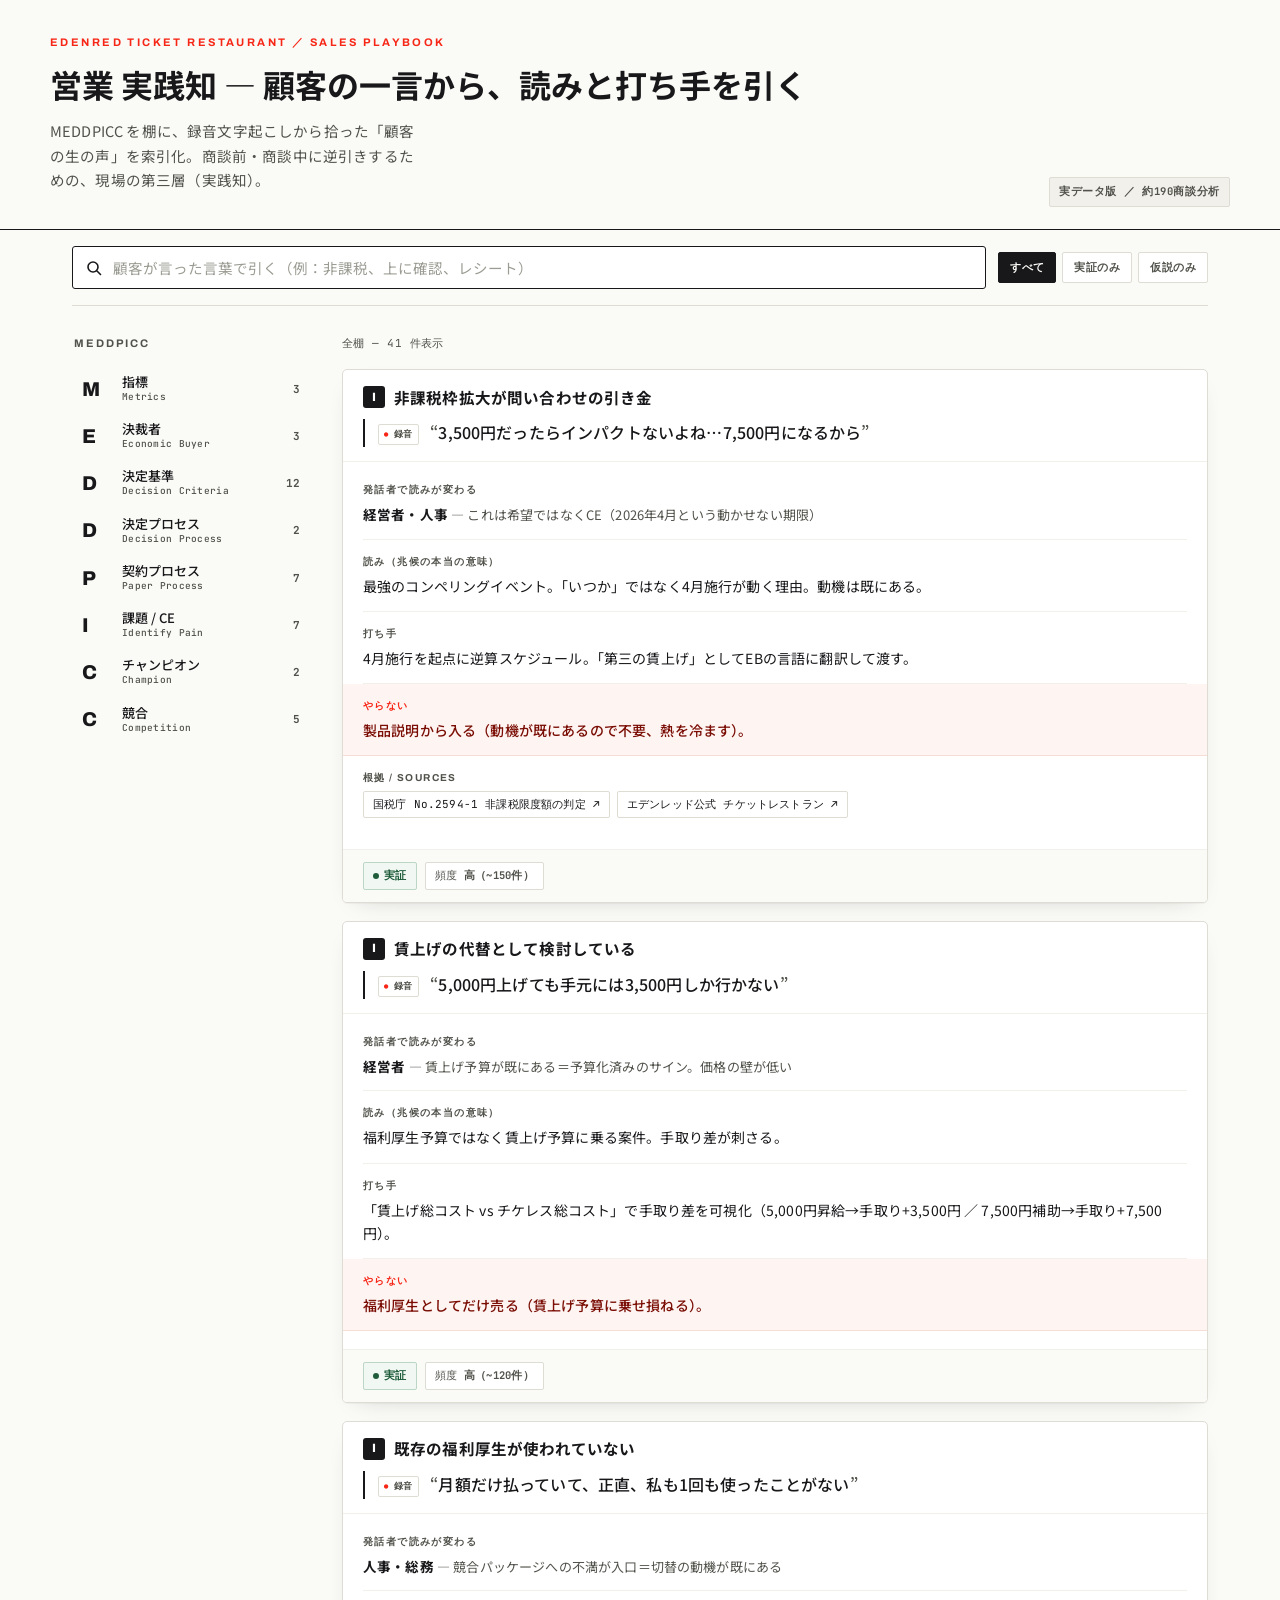
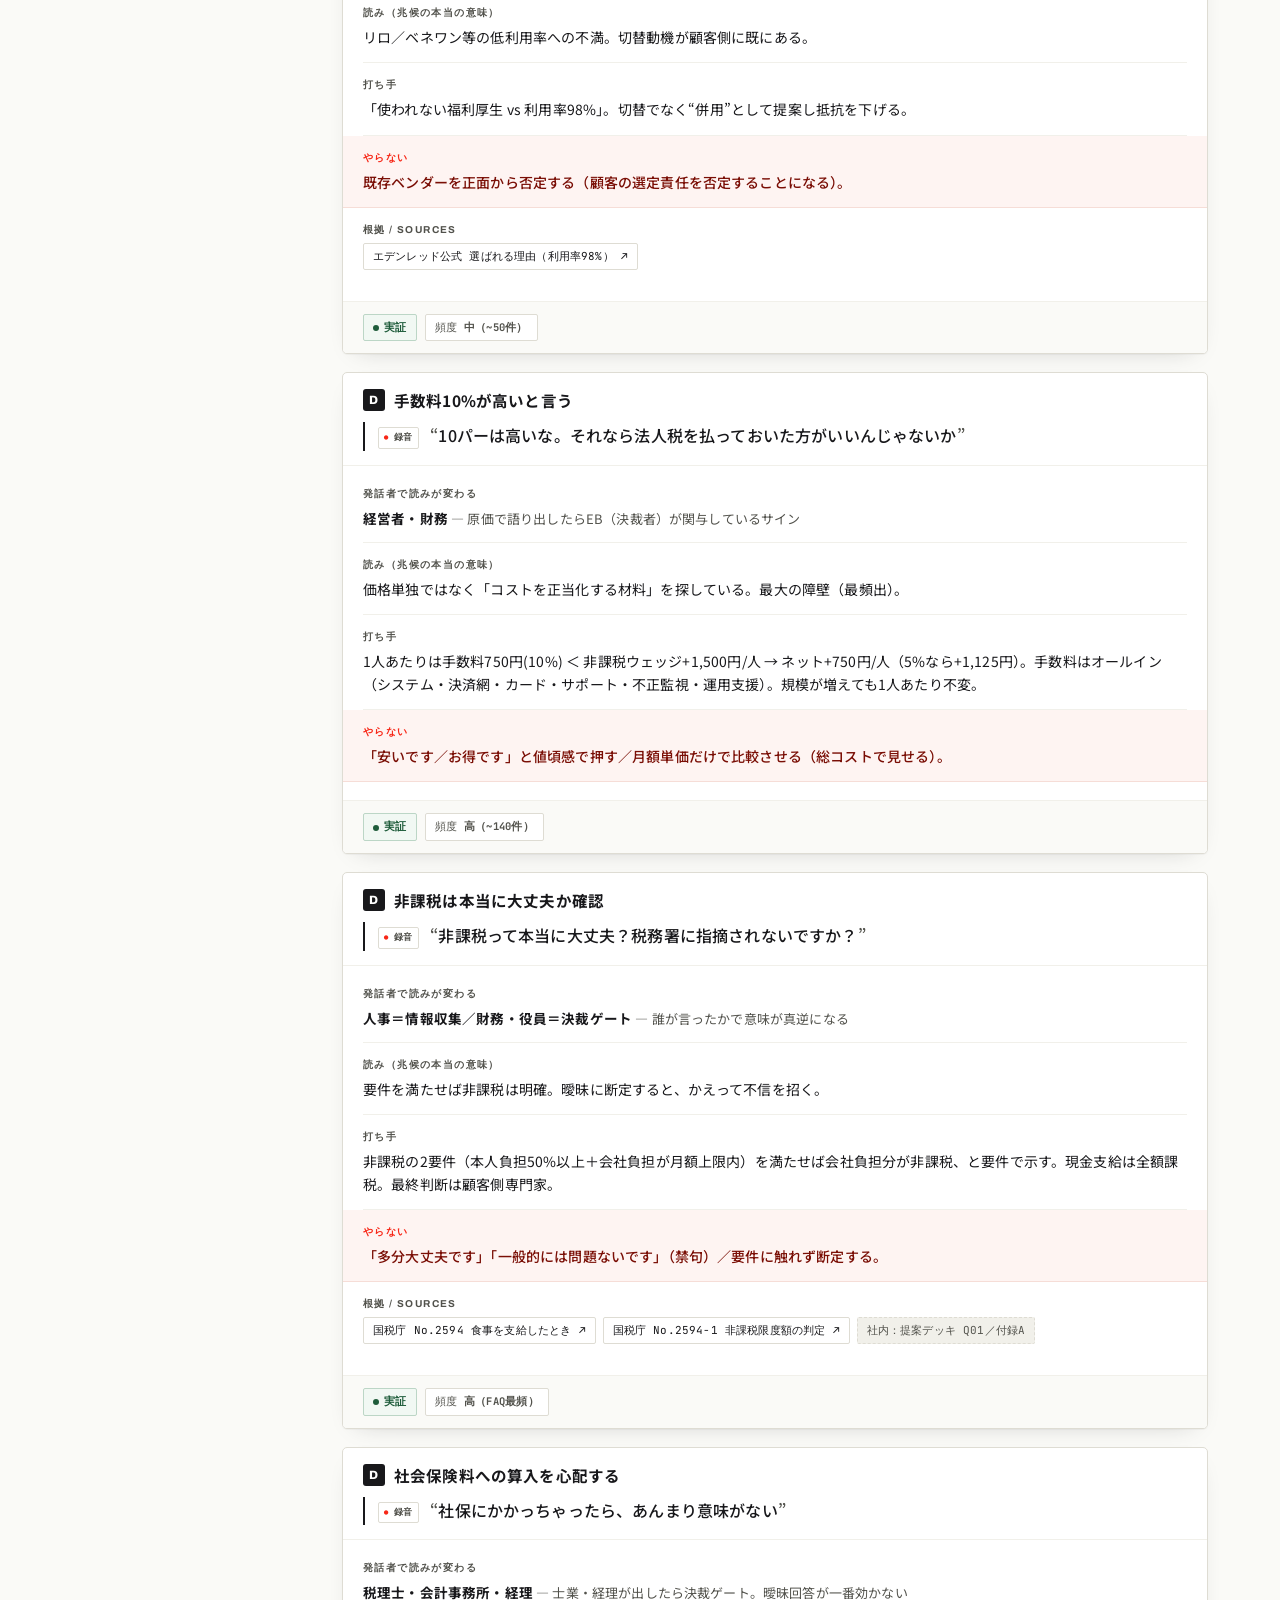
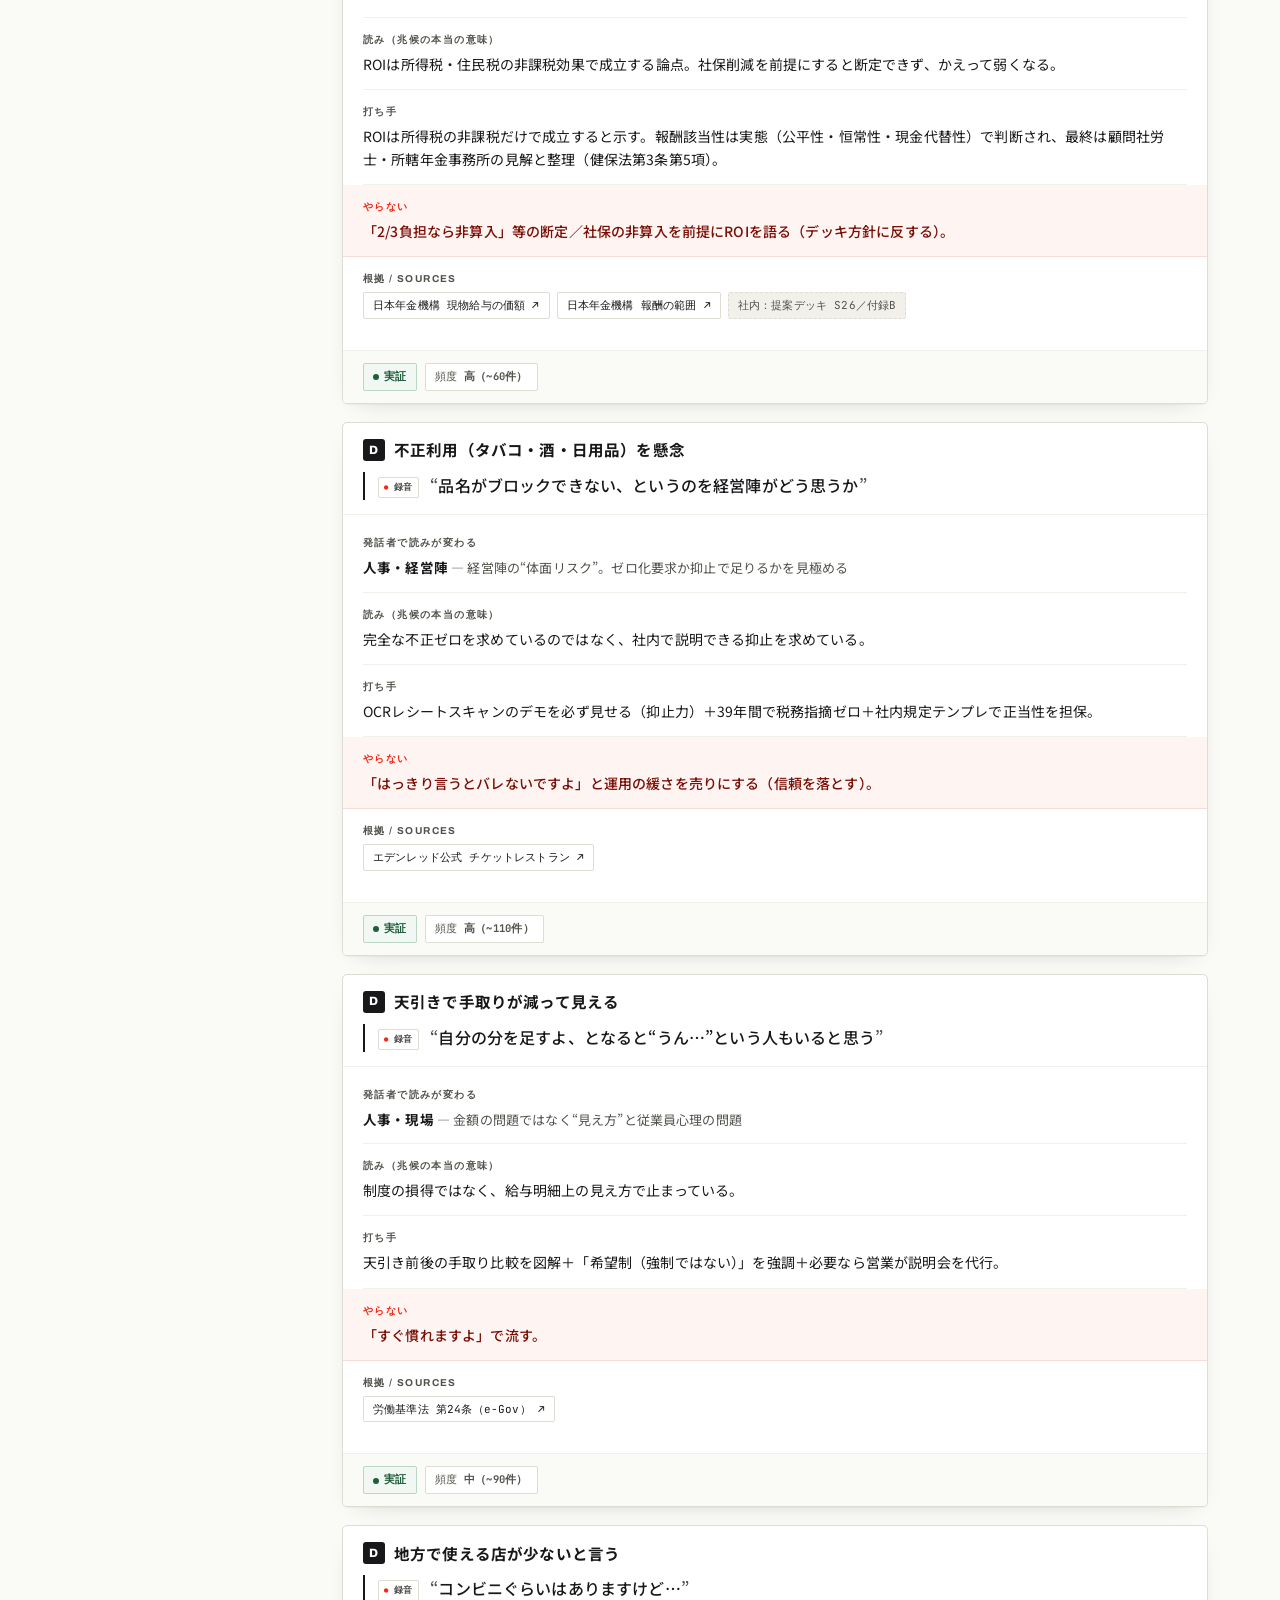
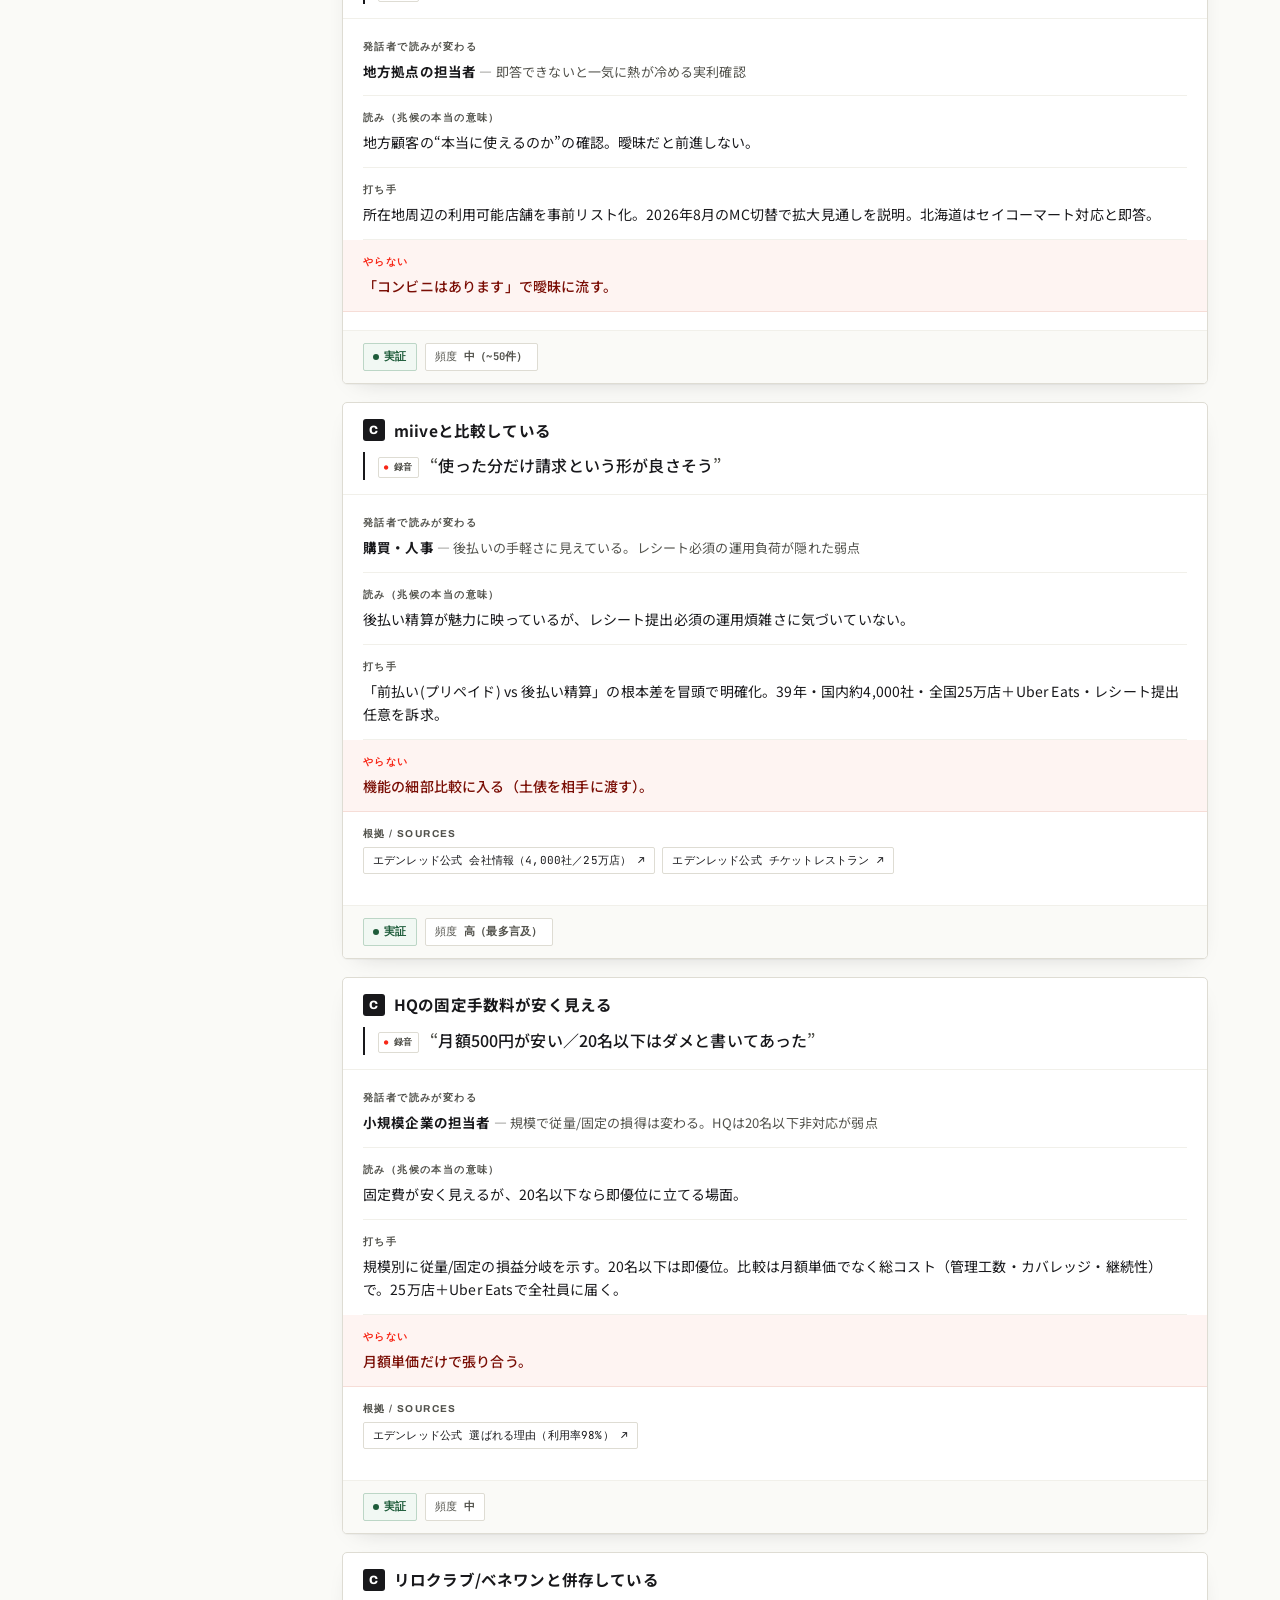
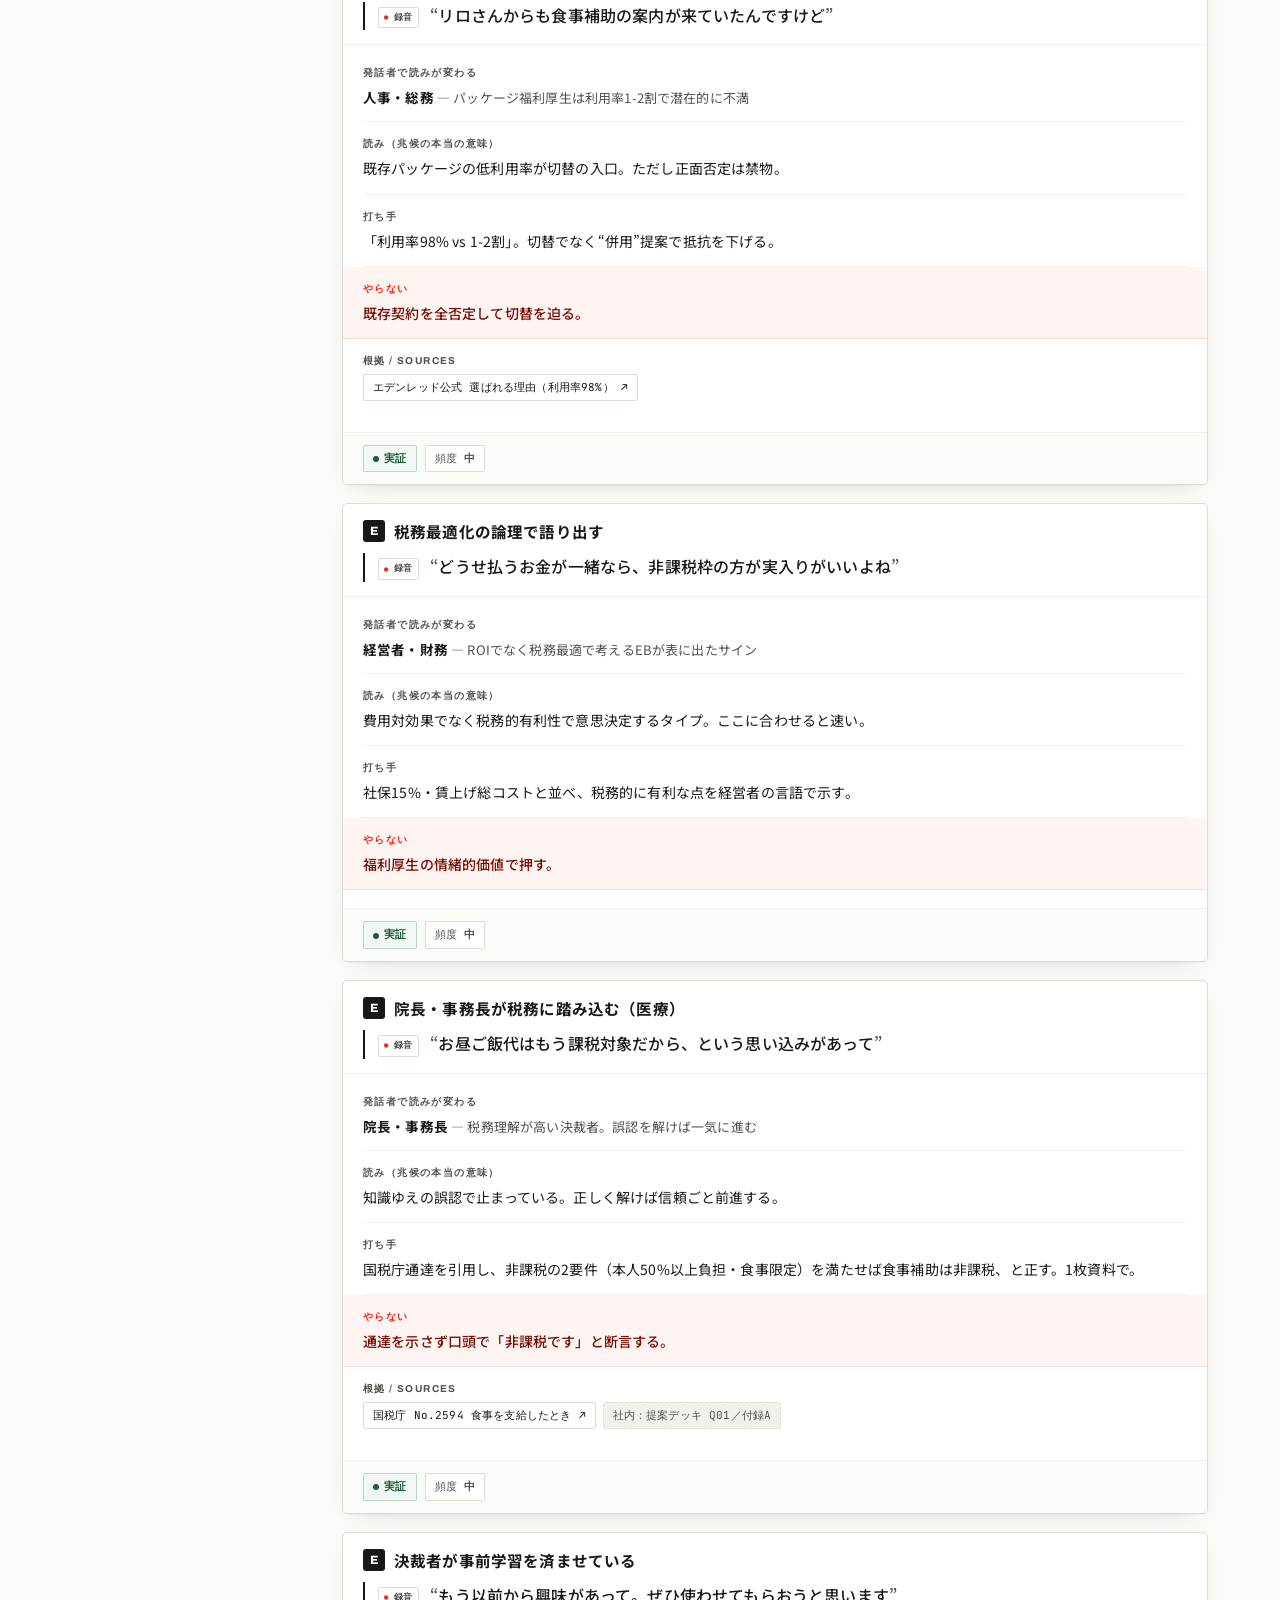
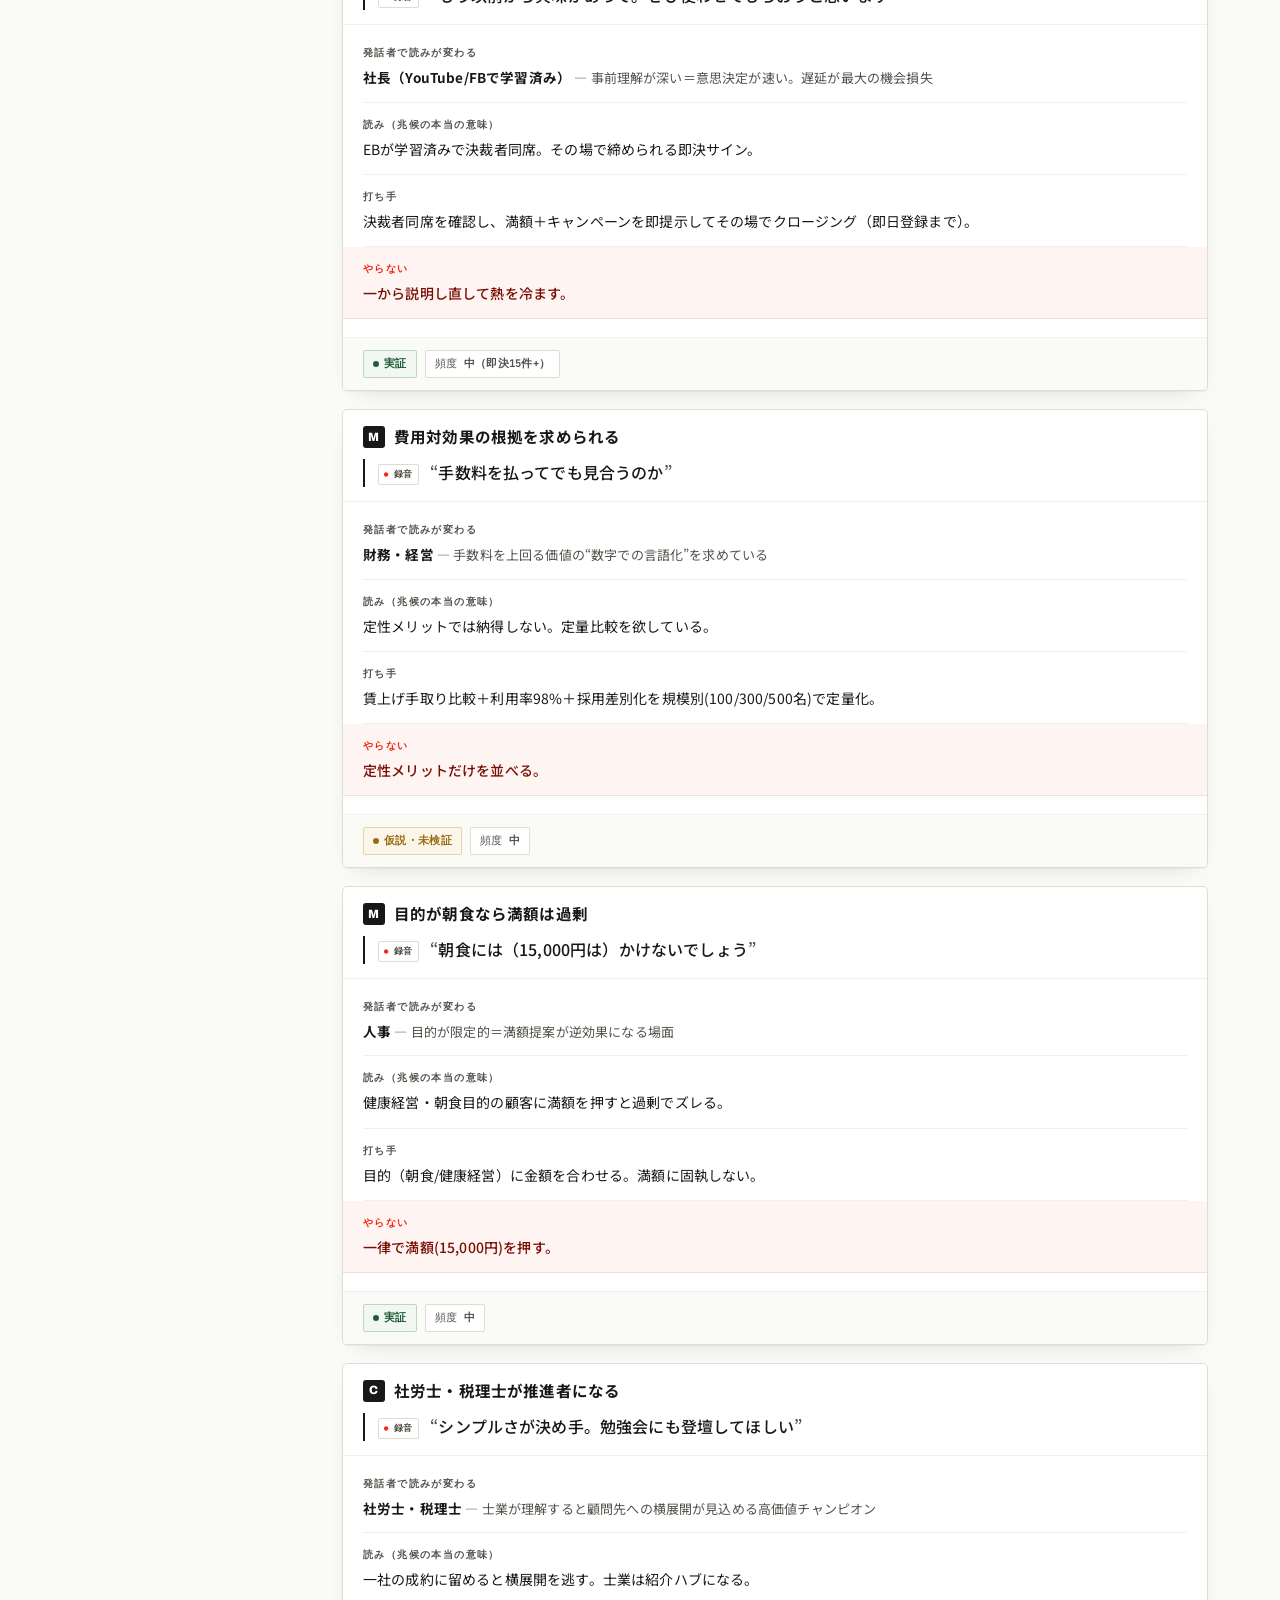
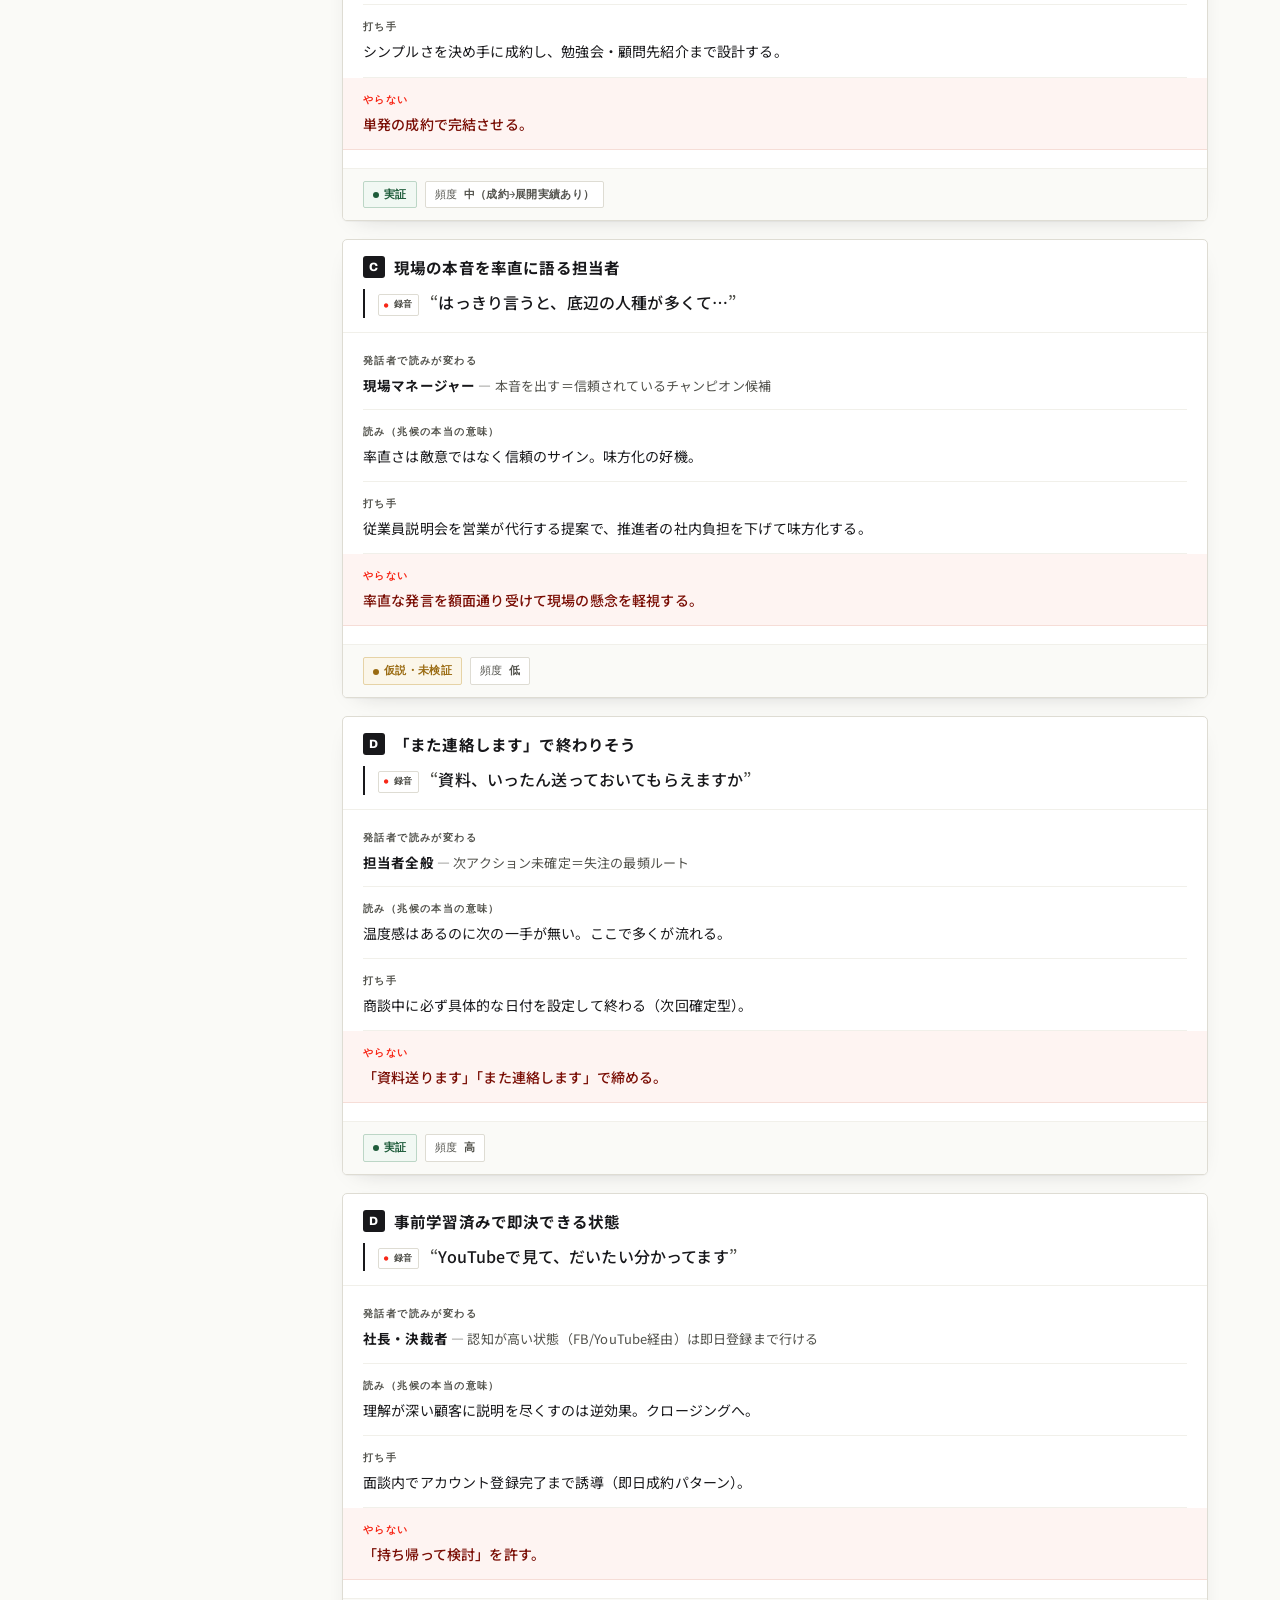
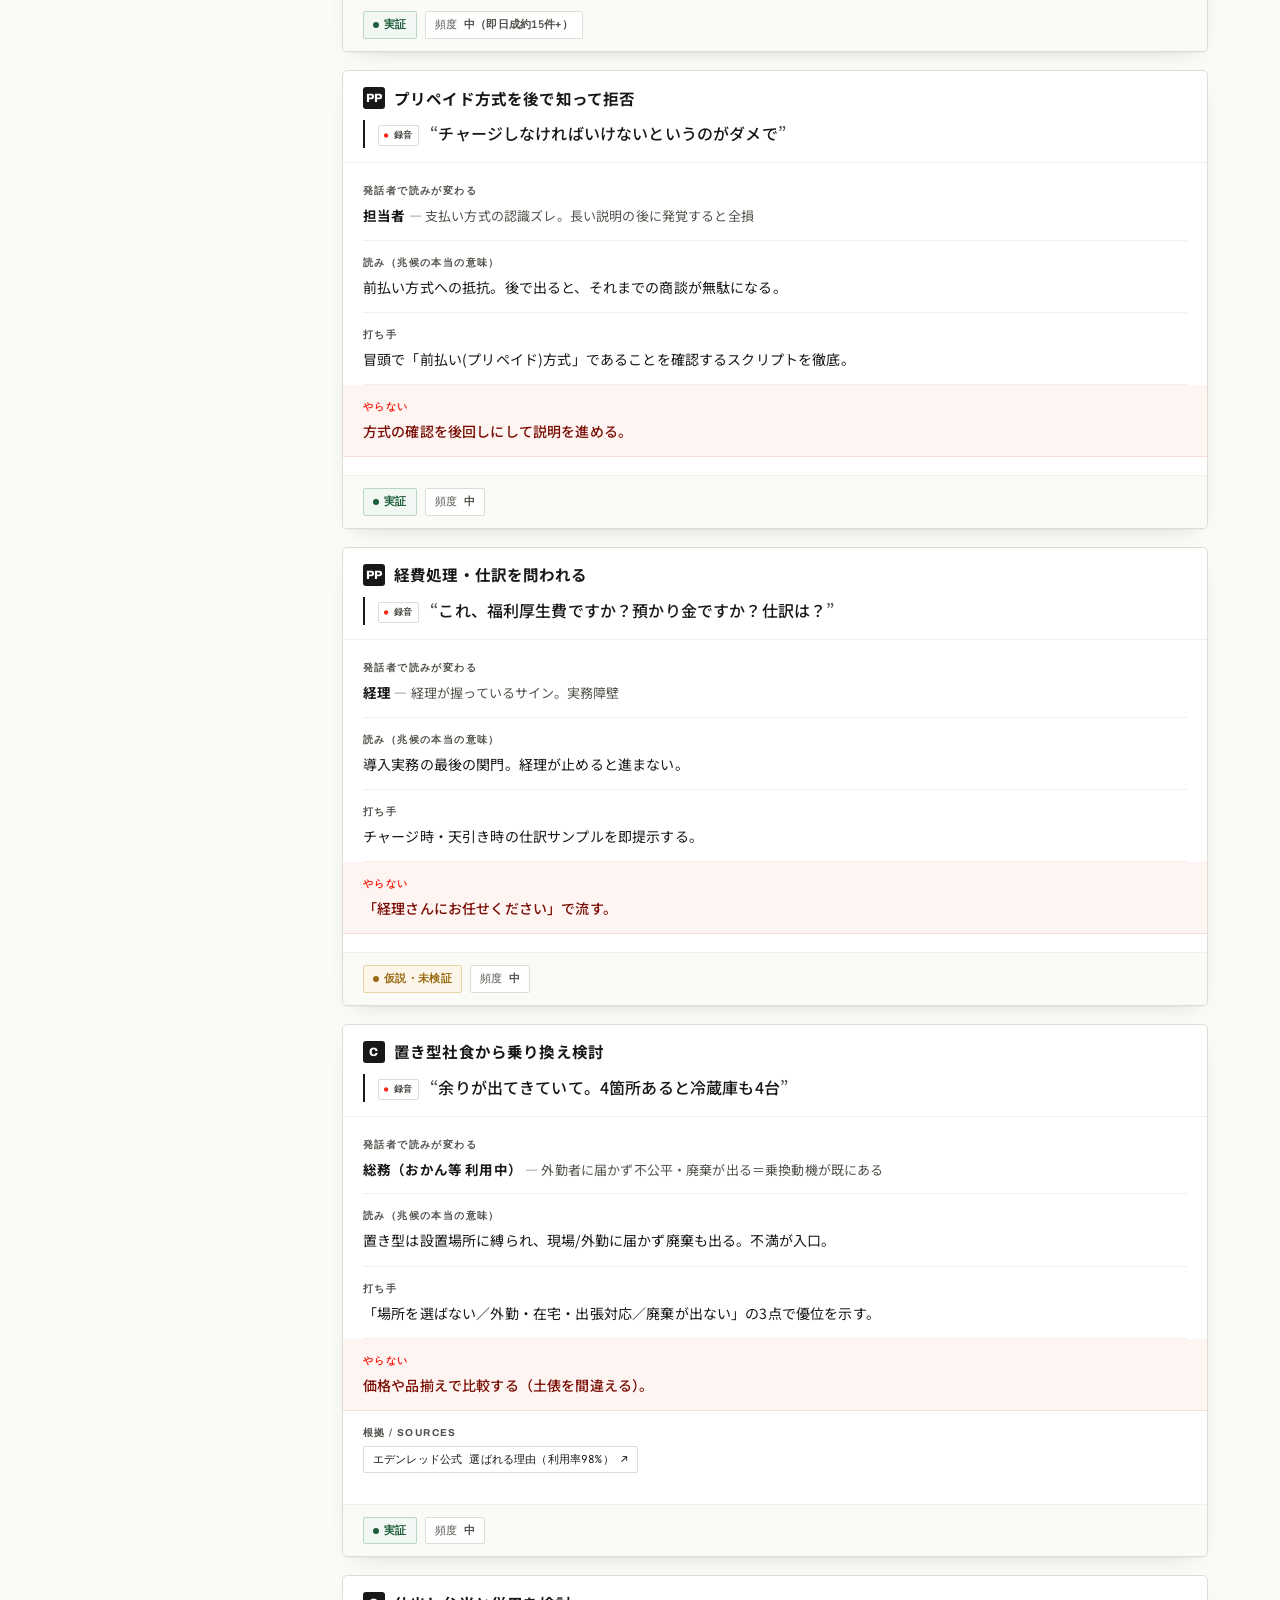
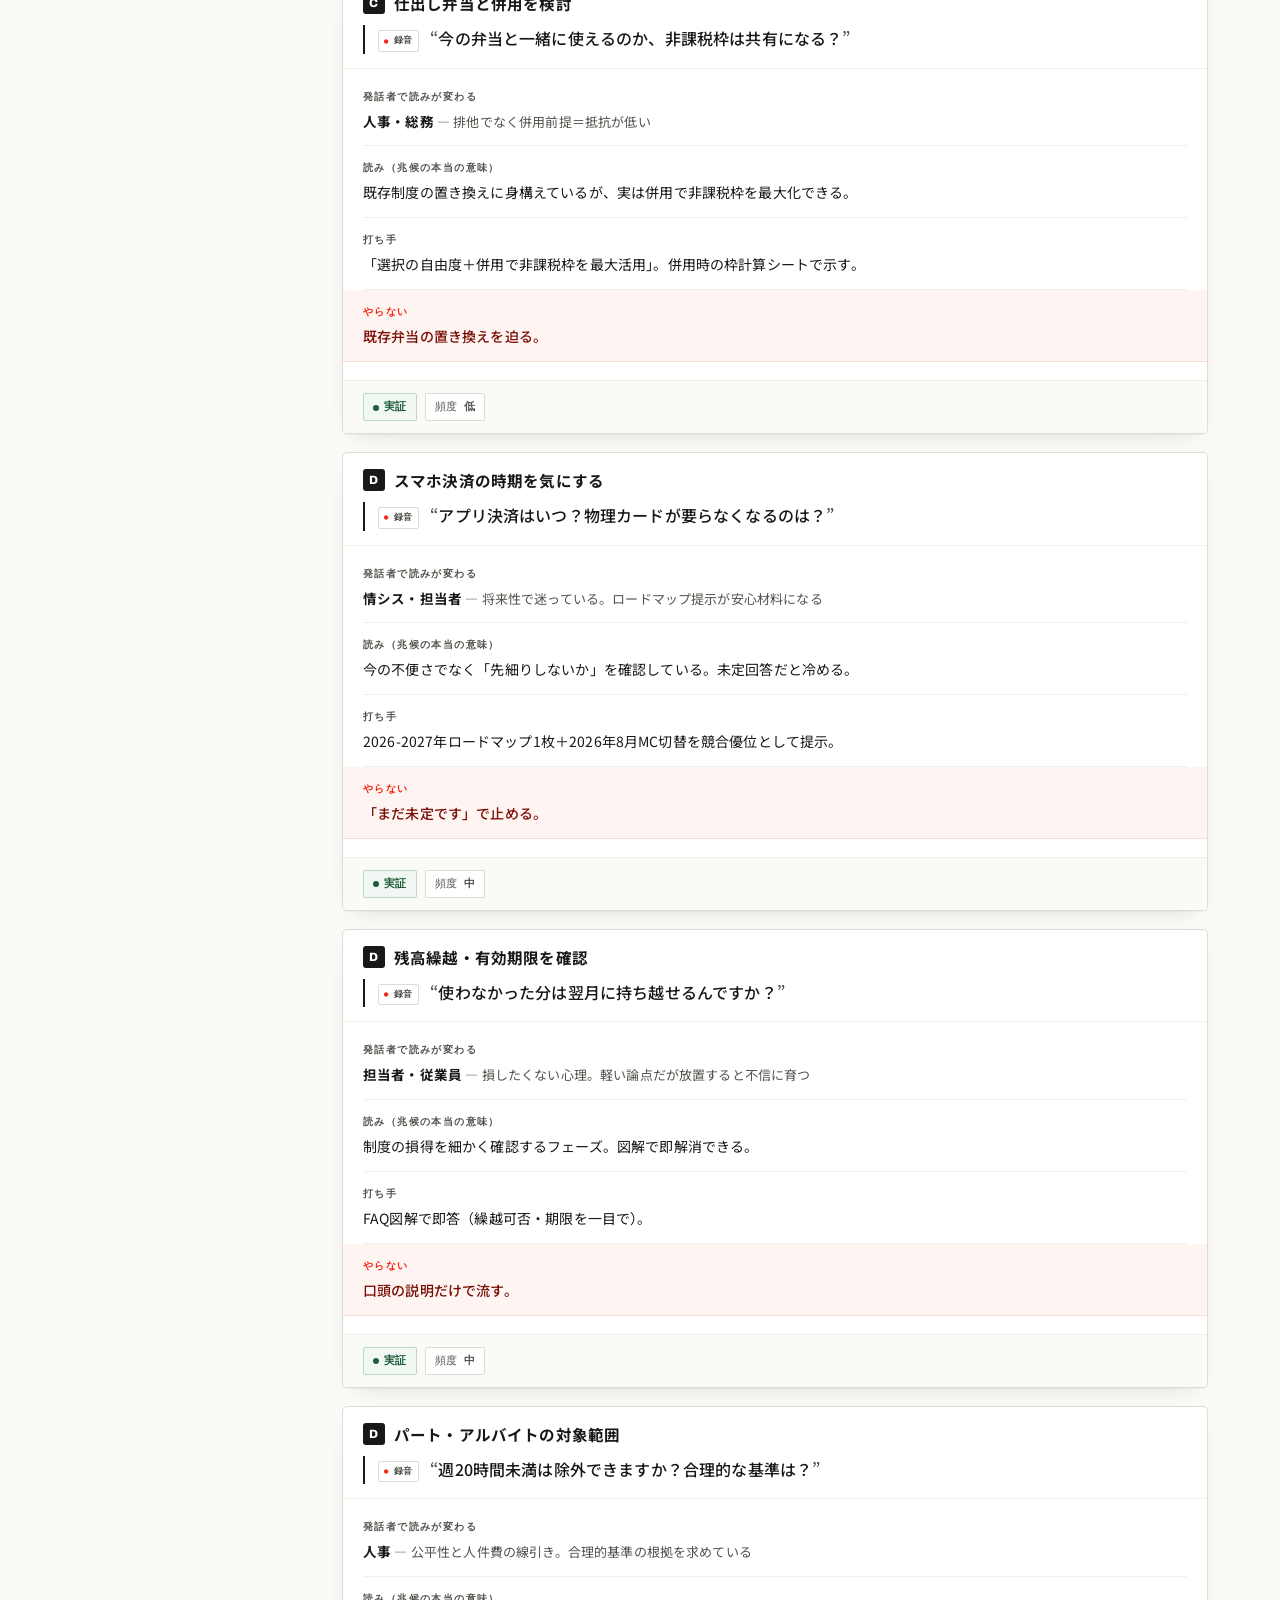
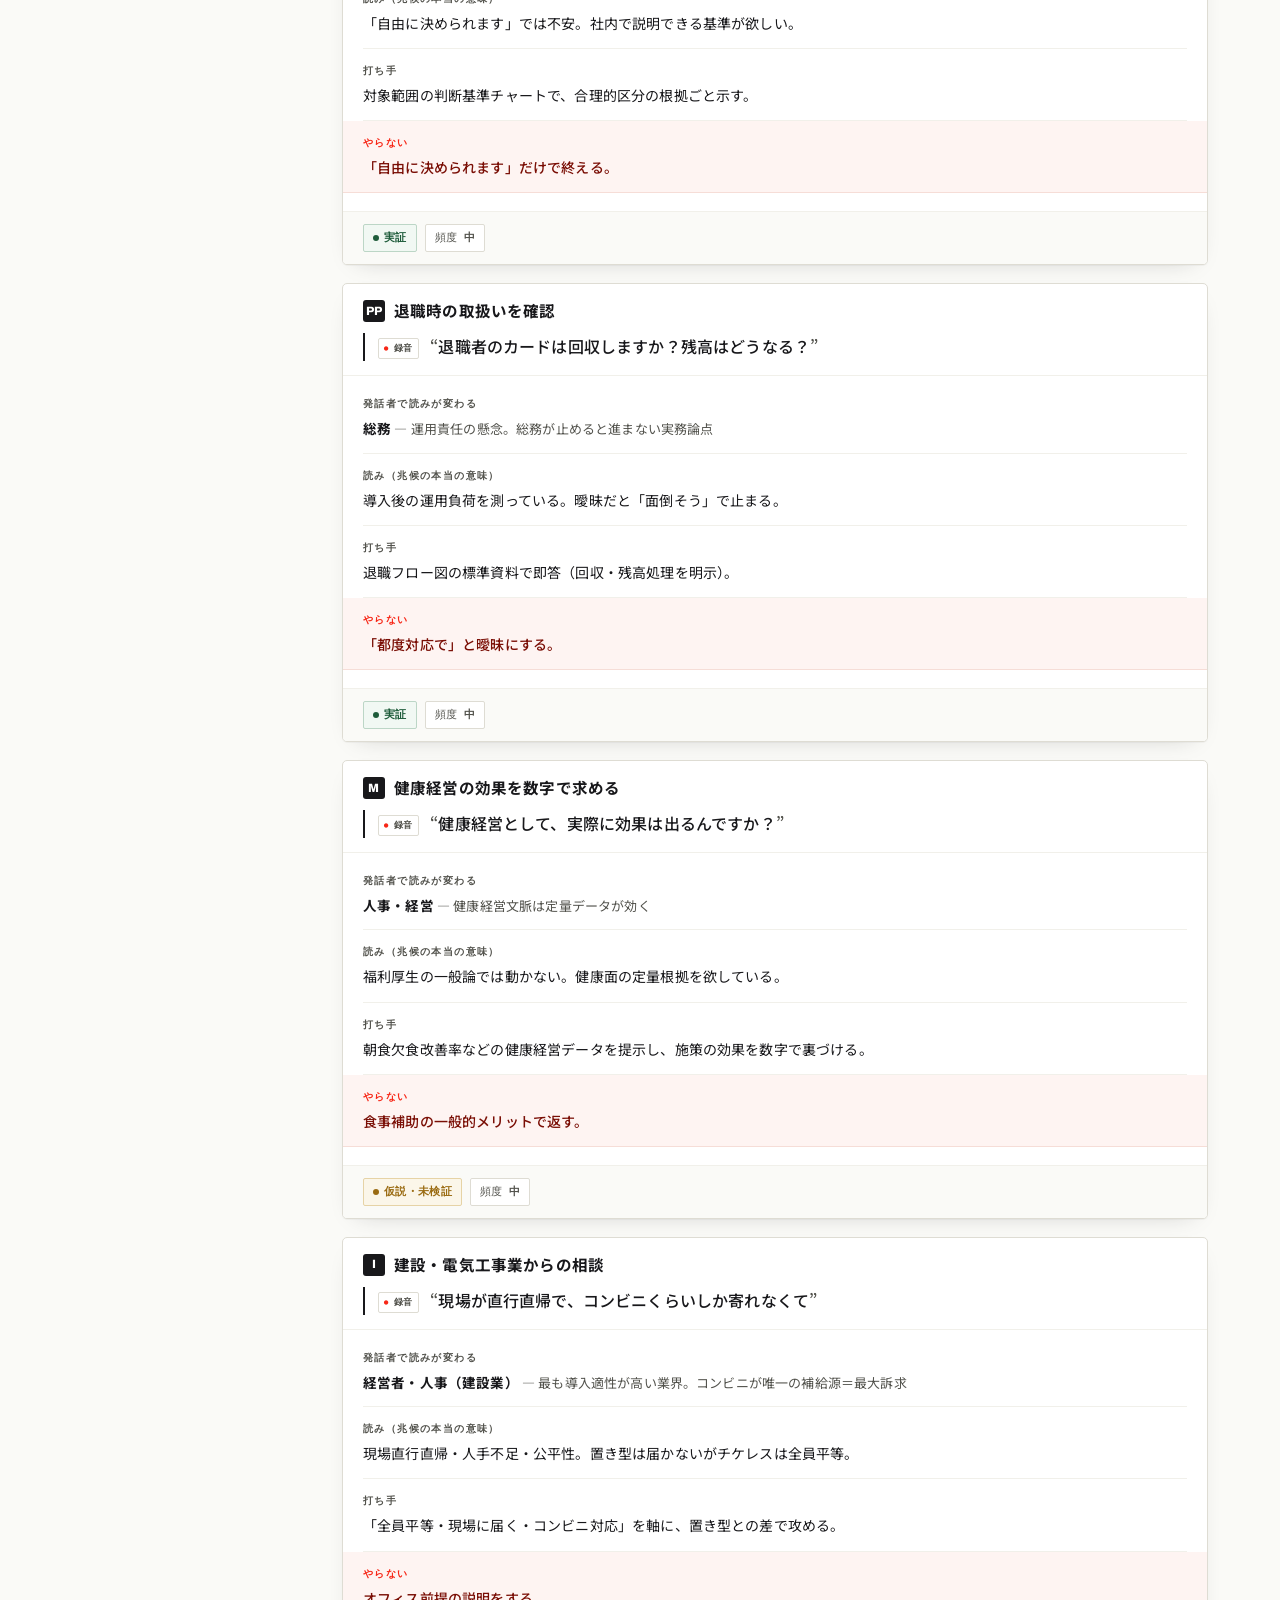
==== public/index.html @ 2247852f "Launch playbook.ozeki.co with TRT v0.8 cards (41). Static MEDDPICC playbook site: fetch-driven rende" ====
<!DOCTYPE html>
<html lang="ja">
<head>
<meta charset="UTF-8">
<meta name="viewport" content="width=device-width, initial-scale=1.0">
<meta name="robots" content="noindex,nofollow">
<title>TRT 営業 実践知 — MEDDPICC × 顧客の声</title>
<link rel="preconnect" href="https://fonts.googleapis.com">
<link rel="preconnect" href="https://fonts.gstatic.com" crossorigin>
<link href="https://fonts.googleapis.com/css2?family=Archivo:wght@600;700;800&family=JetBrains+Mono:wght@500;700&family=Noto+Sans+JP:wght@400;500;700&display=swap" rel="stylesheet">
<style>
  :root{
    --paper:#FAFAF7;
    --paper-2:#F1F0EA;
    --ink:#18181B;
    --ink-2:#52524C;
    --hair:#DEDCD3;
    --red:#F72717;          /* Edenred — reserved for 警告/やらない */
    --maroon:#7A0E05;
    --proven:#1E5C3A;       /* 実証 */
    --hyp:#9A6B12;          /* 仮説・未検証 */
    --shadow:0 1px 0 rgba(0,0,0,.03), 0 8px 24px -16px rgba(24,24,27,.28);
  }
  *{box-sizing:border-box}
  html{-webkit-text-size-adjust:100%}
  body{
    margin:0;background:var(--paper);color:var(--ink);
    font-family:"Noto Sans JP",system-ui,sans-serif;
    font-weight:400;line-height:1.7;letter-spacing:.01em;
    -webkit-font-smoothing:antialiased;
  }
  .wrap{max-width:1180px;margin:0 auto;padding:0 22px}

  /* ---------- Header ---------- */
  header{border-bottom:1.5px solid var(--ink);background:var(--paper);position:relative}
  .eyebrow{font-family:"Archivo",sans-serif;font-weight:700;font-size:11px;letter-spacing:.22em;
    text-transform:uppercase;color:var(--red)}
  .head-grid{display:flex;justify-content:space-between;align-items:flex-end;gap:24px;
    padding:26px 0 22px;flex-wrap:wrap}
  h1{font-family:"Noto Sans JP",sans-serif;font-weight:700;font-size:clamp(22px,3.4vw,32px);
    margin:.35em 0 .15em;line-height:1.25;letter-spacing:0}
  .thesis{color:var(--ink-2);font-size:14.5px;max-width:46ch}
  .ribbon{font-family:"JetBrains Mono",monospace;font-size:10.5px;font-weight:700;
    letter-spacing:.06em;color:var(--ink-2);border:1px solid var(--hair);
    padding:5px 9px;border-radius:2px;white-space:nowrap;background:var(--paper-2)}

  /* ---------- Controls ---------- */
  .controls{display:flex;gap:12px;align-items:center;flex-wrap:wrap;
    padding:16px 0;border-bottom:1px solid var(--hair);position:sticky;top:0;z-index:20;
    background:var(--paper)}
  .search{flex:1 1 280px;display:flex;align-items:center;gap:9px;border:1.5px solid var(--ink);
    border-radius:3px;padding:9px 13px;background:#fff}
  .search svg{flex:none}
  .search input{border:0;outline:0;font-family:inherit;font-size:14.5px;width:100%;background:transparent;color:var(--ink)}
  .search input::placeholder{color:#9b9b93}
  .statusfilter{display:flex;gap:6px}
  .chip{font-family:"JetBrains Mono",monospace;font-size:11px;font-weight:700;letter-spacing:.04em;
    border:1px solid var(--hair);background:#fff;color:var(--ink-2);padding:7px 11px;border-radius:2px;
    cursor:pointer;transition:background .15s,color .15s,border-color .15s}
  .chip[aria-pressed="true"]{background:var(--ink);color:var(--paper);border-color:var(--ink)}
  .chip:focus-visible{outline:2px solid var(--red);outline-offset:2px}

  /* ---------- Layout ---------- */
  .main{display:grid;grid-template-columns:236px 1fr;gap:34px;padding:28px 0 80px}

  /* spine */
  .spine{position:sticky;top:74px;align-self:start;height:max-content}
  .spine h2{font-family:"Archivo",sans-serif;font-size:11px;font-weight:700;letter-spacing:.18em;
    text-transform:uppercase;color:var(--ink-2);margin:0 0 12px;padding-left:2px}
  .shelf{display:grid;grid-template-columns:30px 1fr auto;align-items:center;gap:10px;width:100%;
    border:0;background:transparent;text-align:left;cursor:pointer;padding:9px 8px;border-radius:4px;
    border-left:2px solid transparent;color:var(--ink);font-family:inherit;transition:background .14s}
  .shelf:hover{background:var(--paper-2)}
  .shelf[aria-pressed="true"]{background:var(--paper-2);border-left-color:var(--red)}
  .shelf:focus-visible{outline:2px solid var(--red);outline-offset:1px}
  .shelf .ltr{font-family:"Archivo",sans-serif;font-weight:800;font-size:20px;color:var(--ink);line-height:1}
  .shelf[aria-pressed="true"] .ltr{color:var(--red)}
  .shelf .nm{font-size:13px;font-weight:500;line-height:1.3}
  .shelf .nm small{display:block;font-family:"JetBrains Mono",monospace;font-size:9.5px;
    color:var(--ink-2);letter-spacing:.03em;font-weight:500}
  .shelf .ct{font-family:"JetBrains Mono",monospace;font-size:11px;font-weight:700;color:var(--ink-2)}
  .shelf.empty .ltr,.shelf.empty .nm{color:#b4b2a8}
  .shelf .ct.zero{color:#c4c2b8}

  /* cards */
  .count-line{font-family:"JetBrains Mono",monospace;font-size:11px;color:var(--ink-2);
    letter-spacing:.04em;margin:0 0 16px}
  .cards{display:grid;gap:18px}
  .card{background:#fff;border:1px solid var(--hair);border-radius:5px;box-shadow:var(--shadow);
    overflow:hidden}
  .card-top{padding:16px 20px 14px;border-bottom:1px solid var(--paper-2)}
  .scene-row{display:flex;align-items:center;gap:9px;flex-wrap:wrap;margin-bottom:11px}
  .tag-ltr{font-family:"Archivo",sans-serif;font-weight:800;font-size:12px;letter-spacing:.04em;
    color:#fff;background:var(--ink);width:22px;height:22px;display:inline-flex;align-items:center;
    justify-content:center;border-radius:3px;flex:none}
  .scene{font-weight:700;font-size:15.5px;line-height:1.35}
  .quote{display:flex;gap:11px;align-items:flex-start;border-left:2.5px solid var(--ink);
    padding:2px 0 2px 13px}
  .rec{font-family:"JetBrains Mono",monospace;font-size:9px;font-weight:700;letter-spacing:.08em;
    color:var(--ink-2);border:1px solid var(--hair);border-radius:2px;padding:2px 5px;margin-top:3px;
    white-space:nowrap;display:inline-flex;gap:5px;align-items:center}
  .rec b{color:var(--red);font-size:7px;line-height:1}
  .quote p{margin:0;font-size:16px;font-weight:500;color:var(--ink);line-height:1.45}
  .quote p::before{content:"\201C";color:var(--ink-2)}
  .quote p::after{content:"\201D";color:var(--ink-2)}

  .card-body{padding:6px 20px 18px}
  .field{padding:13px 0;border-bottom:1px solid var(--paper-2)}
  .field:last-child{border-bottom:0}
  .flabel{font-family:"Archivo",sans-serif;font-weight:700;font-size:10px;letter-spacing:.14em;
    text-transform:uppercase;color:var(--ink-2);margin-bottom:5px;display:flex;align-items:center;gap:7px}
  .field p{margin:0;font-size:14px;line-height:1.65;color:var(--ink)}
  .field.dont{background:#FEF4F2;margin:0 -20px;padding:13px 20px;border-bottom:1px solid #f6ddd7}
  .field.dont .flabel{color:var(--red)}
  .field.dont p{color:var(--maroon);font-weight:500}
  .field.speaker p{color:var(--ink-2);font-size:13px}
  .field.speaker .who{color:var(--ink);font-weight:700;font-size:13.5px}

  /* meta footer */
  .meta{display:flex;gap:8px;align-items:center;flex-wrap:wrap;padding:12px 20px;
    background:var(--paper);border-top:1px solid var(--paper-2)}
  .pill{font-family:"JetBrains Mono",monospace;font-size:10.5px;font-weight:700;letter-spacing:.03em;
    padding:4px 9px;border-radius:2px;border:1px solid var(--hair);color:var(--ink-2);background:#fff}
  .pill.proven{color:var(--proven);border-color:#bcd6c6;background:#f1f8f3}
  .pill.hyp{color:var(--hyp);border-color:#e6d3a6;background:#fbf6e9}
  .pill.freq::before{content:"頻度 ";color:var(--ink-2);font-weight:500}
  .dot{width:6px;height:6px;border-radius:50%;display:inline-block;margin-right:5px;vertical-align:middle}
  .dot.proven{background:var(--proven)}.dot.hyp{background:var(--hyp)}

  .empty-note{border:1.5px dashed var(--hair);border-radius:5px;padding:26px 22px;text-align:center;
    color:var(--ink-2);font-size:13.5px;background:transparent}
  .empty-note b{color:var(--ink);font-weight:700}

  footer{border-top:1.5px solid var(--ink);padding:22px 0;font-family:"JetBrains Mono",monospace;
    font-size:11px;color:var(--ink-2);letter-spacing:.03em;display:flex;justify-content:space-between;gap:16px;flex-wrap:wrap}

  @media (max-width:820px){
    .main{grid-template-columns:1fr;gap:18px}
    .spine{position:static;display:flex;gap:6px;overflow-x:auto;padding-bottom:6px;
      -webkit-overflow-scrolling:touch}
    .spine h2{display:none}
    .shelf{grid-template-columns:auto auto;min-width:max-content;border-left:0;border-bottom:2px solid transparent;border-radius:3px}
    .shelf .nm small,.shelf .ct{display:none}
    .shelf[aria-pressed="true"]{border-left:0;border-bottom-color:var(--red)}
    .controls{top:0}
  }
  @media (prefers-reduced-motion:reduce){*{transition:none!important}}
  .field.sources{padding-top:13px}
  .srclist{display:flex;flex-wrap:wrap;gap:7px}
  .src{font-family:"JetBrains Mono",monospace;font-size:11px;line-height:1.35;padding:5px 9px;border-radius:2px;border:1px solid var(--hair);text-decoration:none;display:inline-block}
  a.src.link{color:var(--ink);background:#fff}
  a.src.link:hover{border-color:var(--ink);background:var(--paper-2)}
  a.src.link:focus-visible{outline:2px solid var(--red);outline-offset:2px}
  .src.internal{color:var(--ink-2);background:var(--paper-2);border-style:dashed}
</style>
</head>
<body>

<header>
  <div class="wrap head-grid">
    <div>
      <span class="eyebrow">Edenred Ticket Restaurant ／ Sales Playbook</span>
      <h1>営業 実践知 — 顧客の一言から、読みと打ち手を引く</h1>
      <p class="thesis">MEDDPICC を棚に、録音文字起こしから拾った「顧客の生の声」を索引化。商談前・商談中に逆引きするための、現場の第三層（実践知）。</p>
    </div>
    <span class="ribbon">実データ版 ／ 約190商談分析</span>
  </div>
</header>

<div class="wrap">
  <div class="controls">
    <label class="search">
      <svg width="16" height="16" viewBox="0 0 16 16" fill="none"><circle cx="7" cy="7" r="5" stroke="#18181B" stroke-width="1.6"/><path d="M11 11l3.5 3.5" stroke="#18181B" stroke-width="1.6" stroke-linecap="round"/></svg>
      <input id="q" type="search" placeholder="顧客が言った言葉で引く（例：非課税、上に確認、レシート）" autocomplete="off">
    </label>
    <div class="statusfilter" role="group" aria-label="状態で絞り込み">
      <button class="chip" id="f-all" aria-pressed="true">すべて</button>
      <button class="chip" id="f-proven" aria-pressed="false">実証のみ</button>
      <button class="chip" id="f-hyp" aria-pressed="false">仮説のみ</button>
    </div>
  </div>

  <div class="main">
    <nav class="spine" aria-label="MEDDPICC">
      <h2>MEDDPICC</h2>
      <div id="spine"></div>
    </nav>

    <section>
      <p class="count-line" id="countline"></p>
      <div class="cards" id="cards"></div>
    </section>
  </div>
</div>

<footer class="wrap" style="max-width:1180px">
  <span>第三層＝兆候 × 読み × 打ち手（特に「やらない」）。第一層・第二層は索引化しない。</span>
  <span>v0.8 ／ 実データ版（FAQ整合・根拠リンク）</span>
</footer>

<script>
const SHELVES = [
  {k:"M",  key:"M",  nm:"指標",        en:"Metrics"},
  {k:"E",  key:"E",  nm:"決裁者",      en:"Economic Buyer"},
  {k:"D",  key:"DC", nm:"決定基準",    en:"Decision Criteria"},
  {k:"D",  key:"DP", nm:"決定プロセス",en:"Decision Process"},
  {k:"P",  key:"PP", nm:"契約プロセス",en:"Paper Process"},
  {k:"I",  key:"I",  nm:"課題 / CE",   en:"Identify Pain"},
  {k:"C",  key:"CH", nm:"チャンピオン",en:"Champion"},
  {k:"C",  key:"CO", nm:"競合",        en:"Competition"},
];

let CARDS = [];

const EMPTY_MSG = "<b>未着手（0件）</b><br>この棚は、文字起こし分析から流し込み予定です。構造はもう用意できています。";

let active = "ALL";        // shelf key or ALL
let statusF = "all";       // all | proven | hyp
let query = "";

const $ = s => document.querySelector(s);
const spineEl = $("#spine"), cardsEl = $("#cards"), countEl = $("#countline");

function countFor(key){
  return CARDS.filter(c => key==="ALL" || c.shelf===key).length;
}

function renderSpine(){
  spineEl.innerHTML = "";
  // ALL pseudo-shelf
  const total = CARDS.length;
  SHELVES.forEach(s=>{
    const n = CARDS.filter(c=>c.shelf===s.key).length;
    const b = document.createElement("button");
    b.className = "shelf" + (n===0 ? " empty":"");
    b.setAttribute("aria-pressed", active===s.key);
    b.innerHTML = `<span class="ltr">${s.k}</span>
      <span class="nm">${s.nm}<small>${s.en}</small></span>
      <span class="ct ${n===0?"zero":""}">${n}</span>`;
    b.onclick = ()=>{ active = (active===s.key? "ALL" : s.key); render(); };
    spineEl.appendChild(b);
  });
}

function statusPill(st){
  return st==="proven"
    ? `<span class="pill proven"><span class="dot proven"></span>実証</span>`
    : `<span class="pill hyp"><span class="dot hyp"></span>仮説・未検証</span>`;
}

function cardHTML(c){
  const letter = c.shelf==="DC"||c.shelf==="DP" ? "D" :
                 c.shelf==="CH"||c.shelf==="CO" ? "C" :
                 c.shelf;
  const srcBlock = (c.sources && c.sources.length) ? `<div class="field sources">
        <div class="flabel">根拠 / SOURCES</div>
        <div class="srclist">${c.sources.map(s => s.url
          ? `<a class="src link" href="${s.url}" target="_blank" rel="noopener">${s.label} ↗</a>`
          : `<span class="src internal">${s.label}</span>`).join("")}</div>
      </div>` : "";
  return `<article class="card">
    <div class="card-top">
      <div class="scene-row">
        <span class="tag-ltr">${letter}</span>
        <span class="scene">${c.scene}</span>
      </div>
      <div class="quote">
        <span class="rec"><b>●</b>録音</span>
        <p>${c.quote}</p>
      </div>
    </div>
    <div class="card-body">
      ${c.speakerRead?`<div class="field speaker">
        <div class="flabel">発話者で読みが変わる</div>
        <p><span class="who">${c.speaker}</span> — ${c.speakerRead}</p>
      </div>`:""}
      <div class="field">
        <div class="flabel">読み（兆候の本当の意味）</div>
        <p>${c.read}</p>
      </div>
      <div class="field">
        <div class="flabel">打ち手</div>
        <p>${c.doIt}</p>
      </div>
      <div class="field dont">
        <div class="flabel">やらない</div>
        <p>${c.dont}</p>
      </div>
      ${srcBlock}
    </div>
    <div class="meta">
      ${statusPill(c.status)}
      <span class="pill freq">${c.freq}</span>
    </div>
  </article>`;
}

function render(){
  renderSpine();
  let list = CARDS.filter(c=>{
    if(active!=="ALL" && c.shelf!==active) return false;
    if(statusF!=="all" && c.status!==statusF) return false;
    if(query){
      const hay = (c.scene+c.quote+c.read+c.doIt+c.dont+c.speaker).toLowerCase();
      if(!hay.includes(query)) return false;
    }
    return true;
  });

  const shelfNm = active==="ALL" ? "全棚" :
    (()=>{const s=SHELVES.find(x=>x.key===active);return `${s.k}・${s.nm}`;})();
  countEl.textContent = `${shelfNm} — ${list.length} 件表示` + (query?`（"${query}" で絞り込み）`:"");

  if(list.length===0){
    // empty shelf vs no match
    const shelfHasNone = active!=="ALL" && CARDS.filter(c=>c.shelf===active).length===0 && !query && statusF==="all";
    cardsEl.innerHTML = `<div class="empty-note">${shelfHasNone?EMPTY_MSG:"該当なし。検索語や絞り込みを変えてください。"}</div>`;
    return;
  }
  cardsEl.innerHTML = list.map(cardHTML).join("");
}

// status chips
function setStatus(v){
  statusF = v;
  ["all","proven","hyp"].forEach(x=>$("#f-"+x).setAttribute("aria-pressed", x===v));
  render();
}
$("#f-all").onclick   = ()=>setStatus("all");
$("#f-proven").onclick= ()=>setStatus("proven");
$("#f-hyp").onclick   = ()=>setStatus("hyp");

$("#q").addEventListener("input", e=>{ query = e.target.value.trim().toLowerCase(); render(); });

async function init(){
  try {
    const res = await fetch('./cards.json', { cache: 'no-cache' });
    if (!res.ok) throw new Error('HTTP ' + res.status);
    const data = await res.json();
    CARDS = data.cards ?? data;
    render();
  } catch (err) {
    cardsEl.innerHTML = '<div class="empty-note"><b>cards.json の読み込みに失敗しました</b><br>' + err.message + '</div>';
  }
}

init();
</script>
</body>
</html>
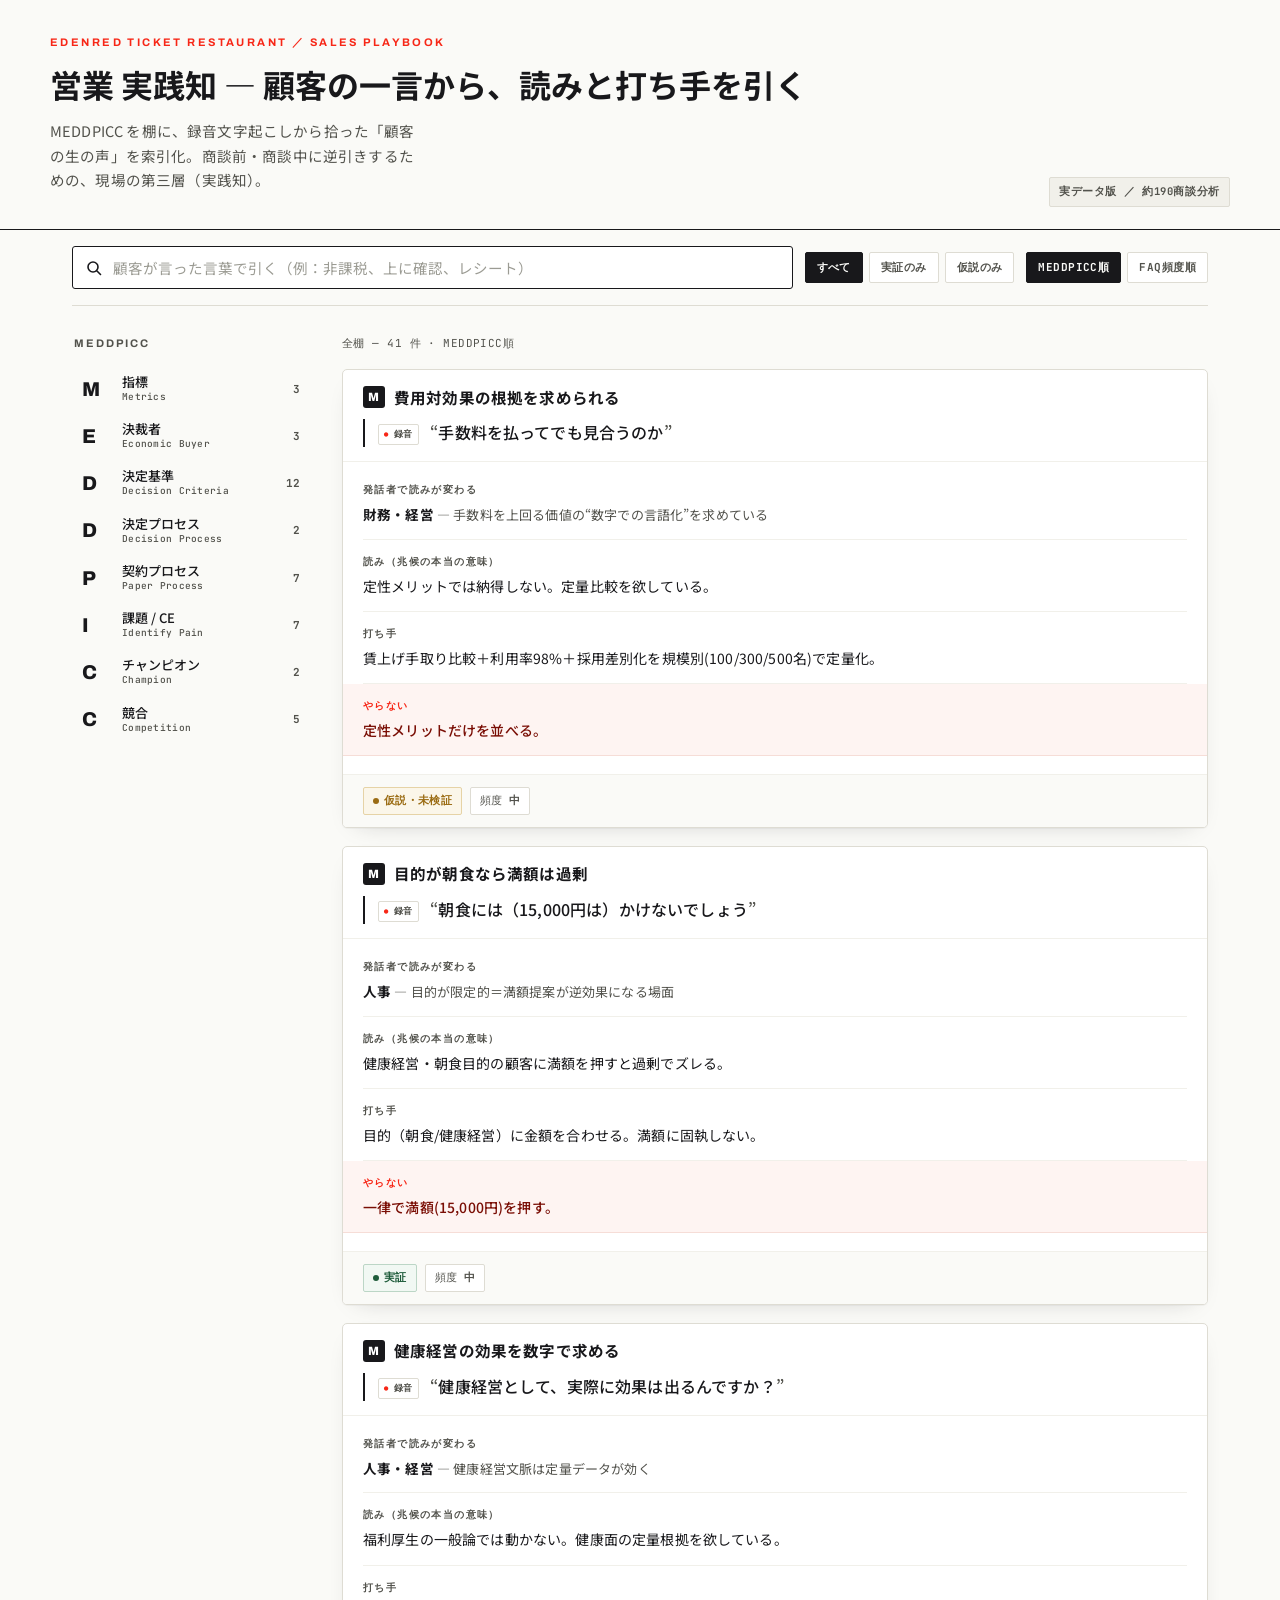
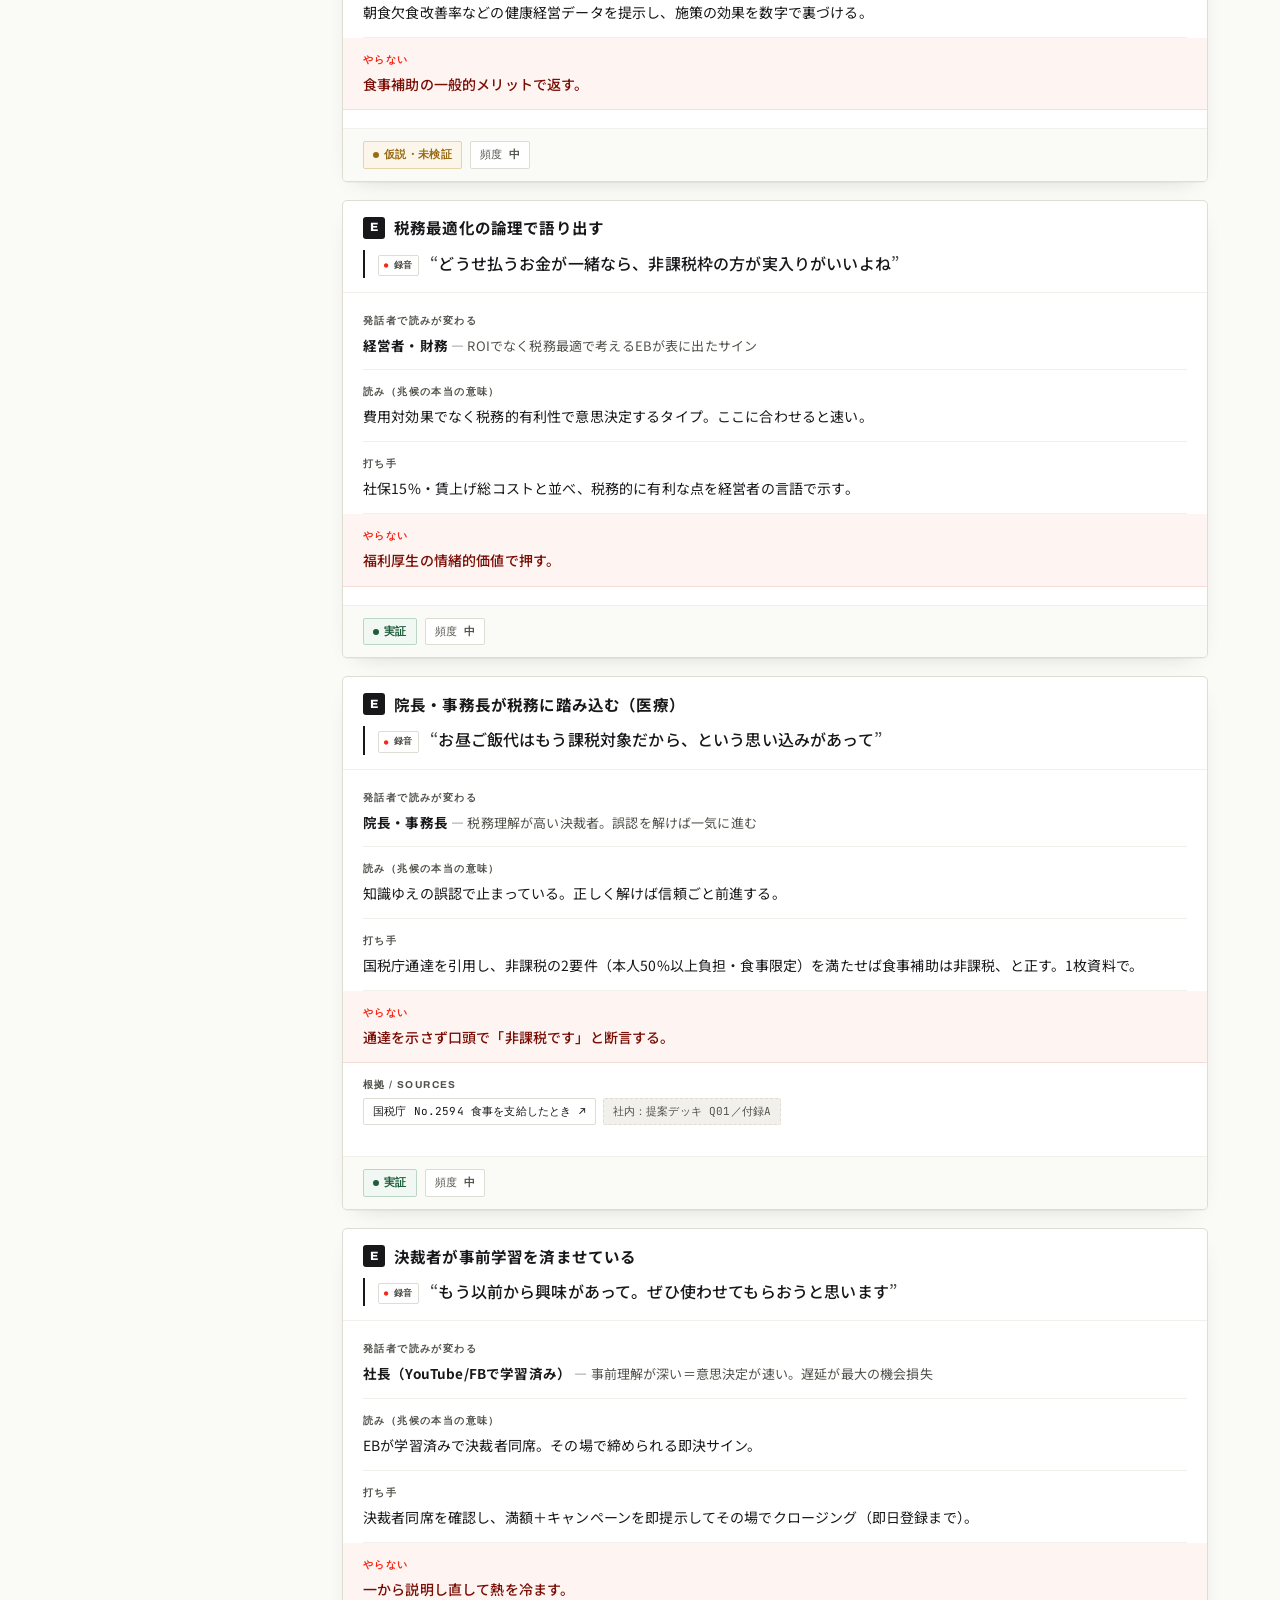
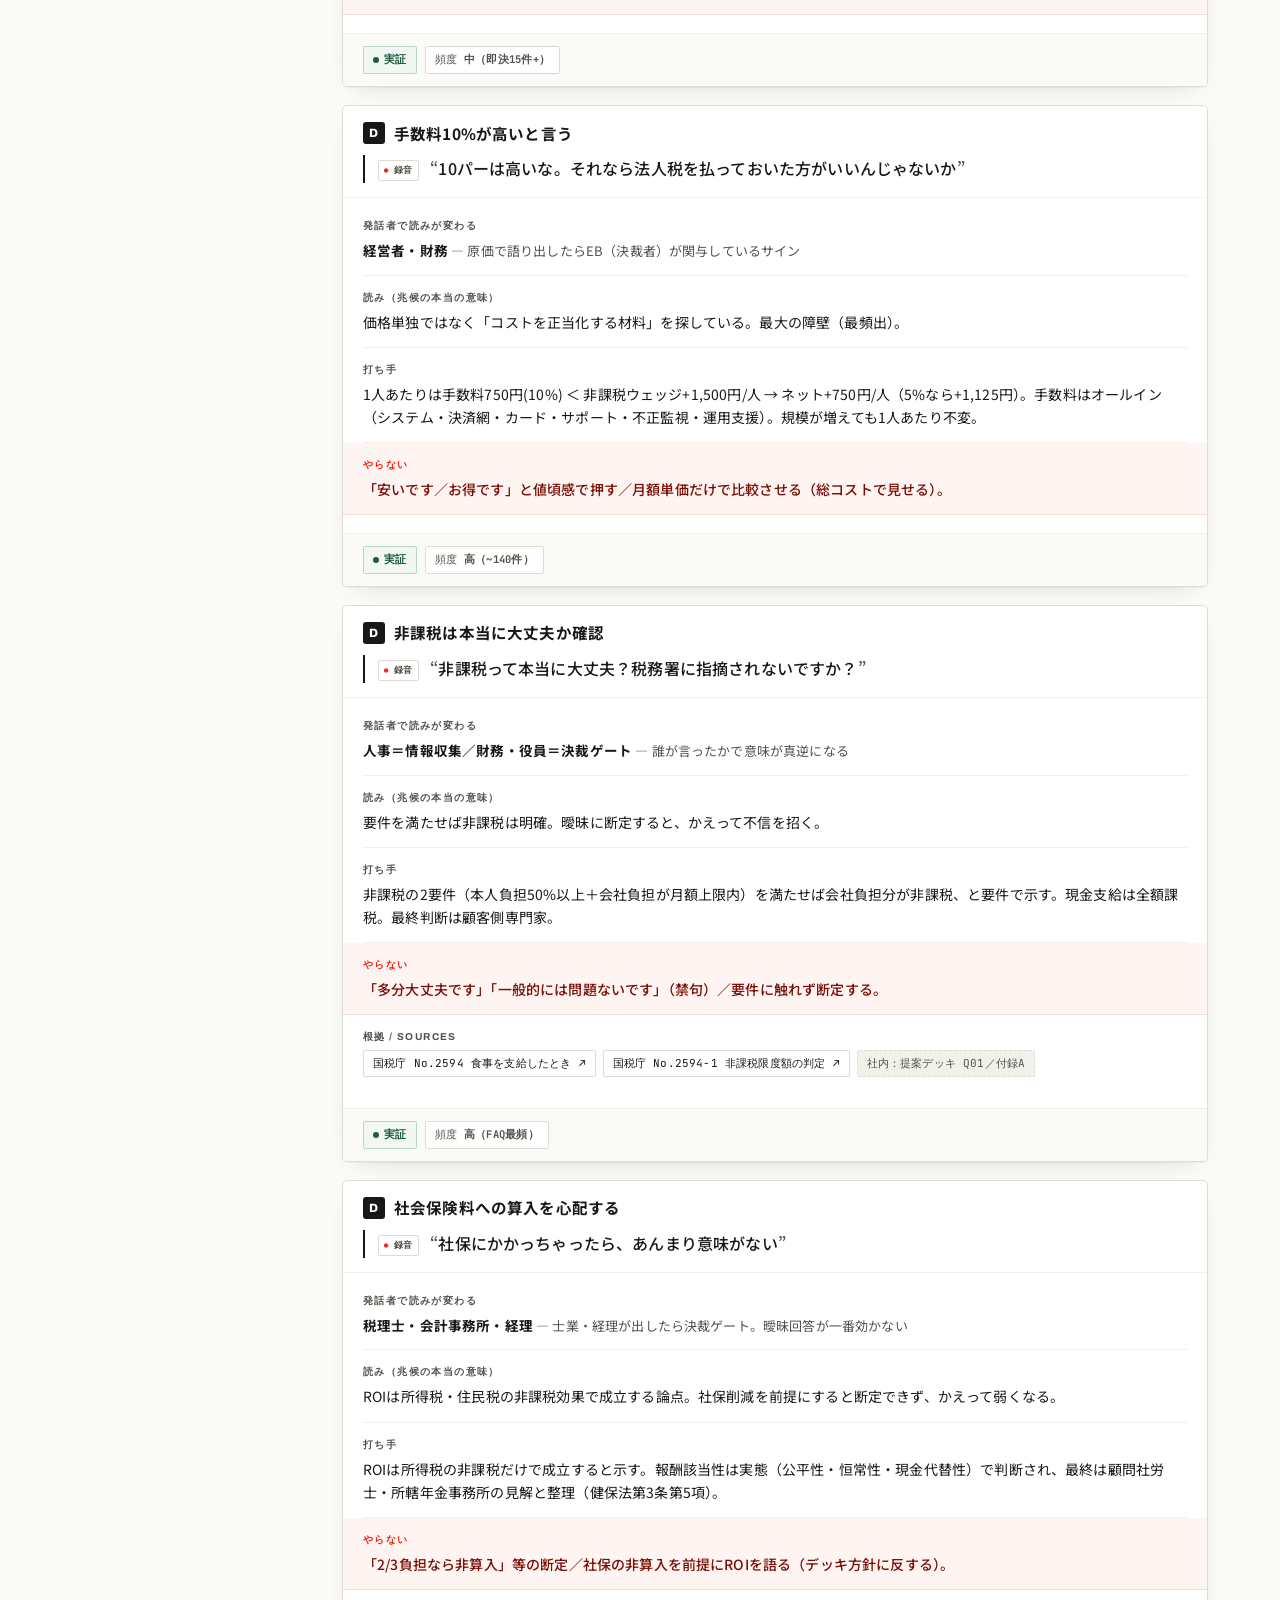
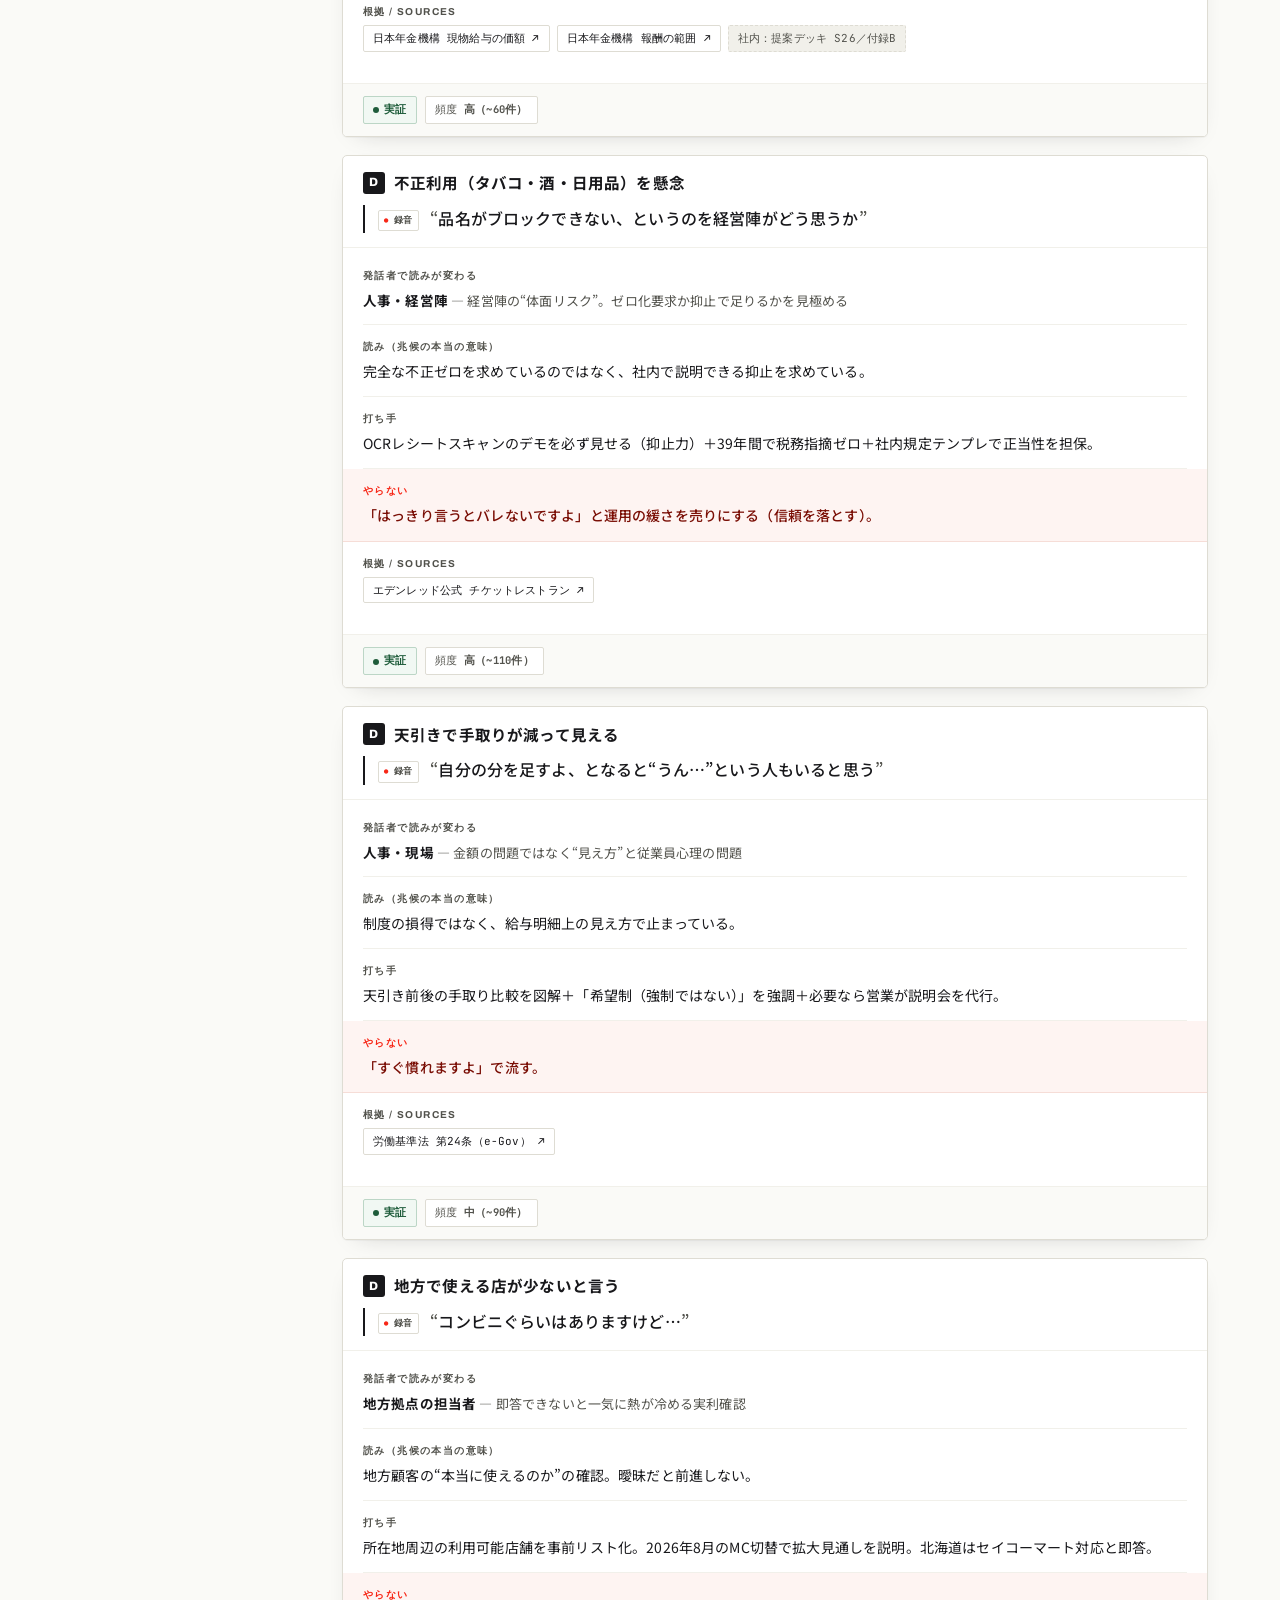
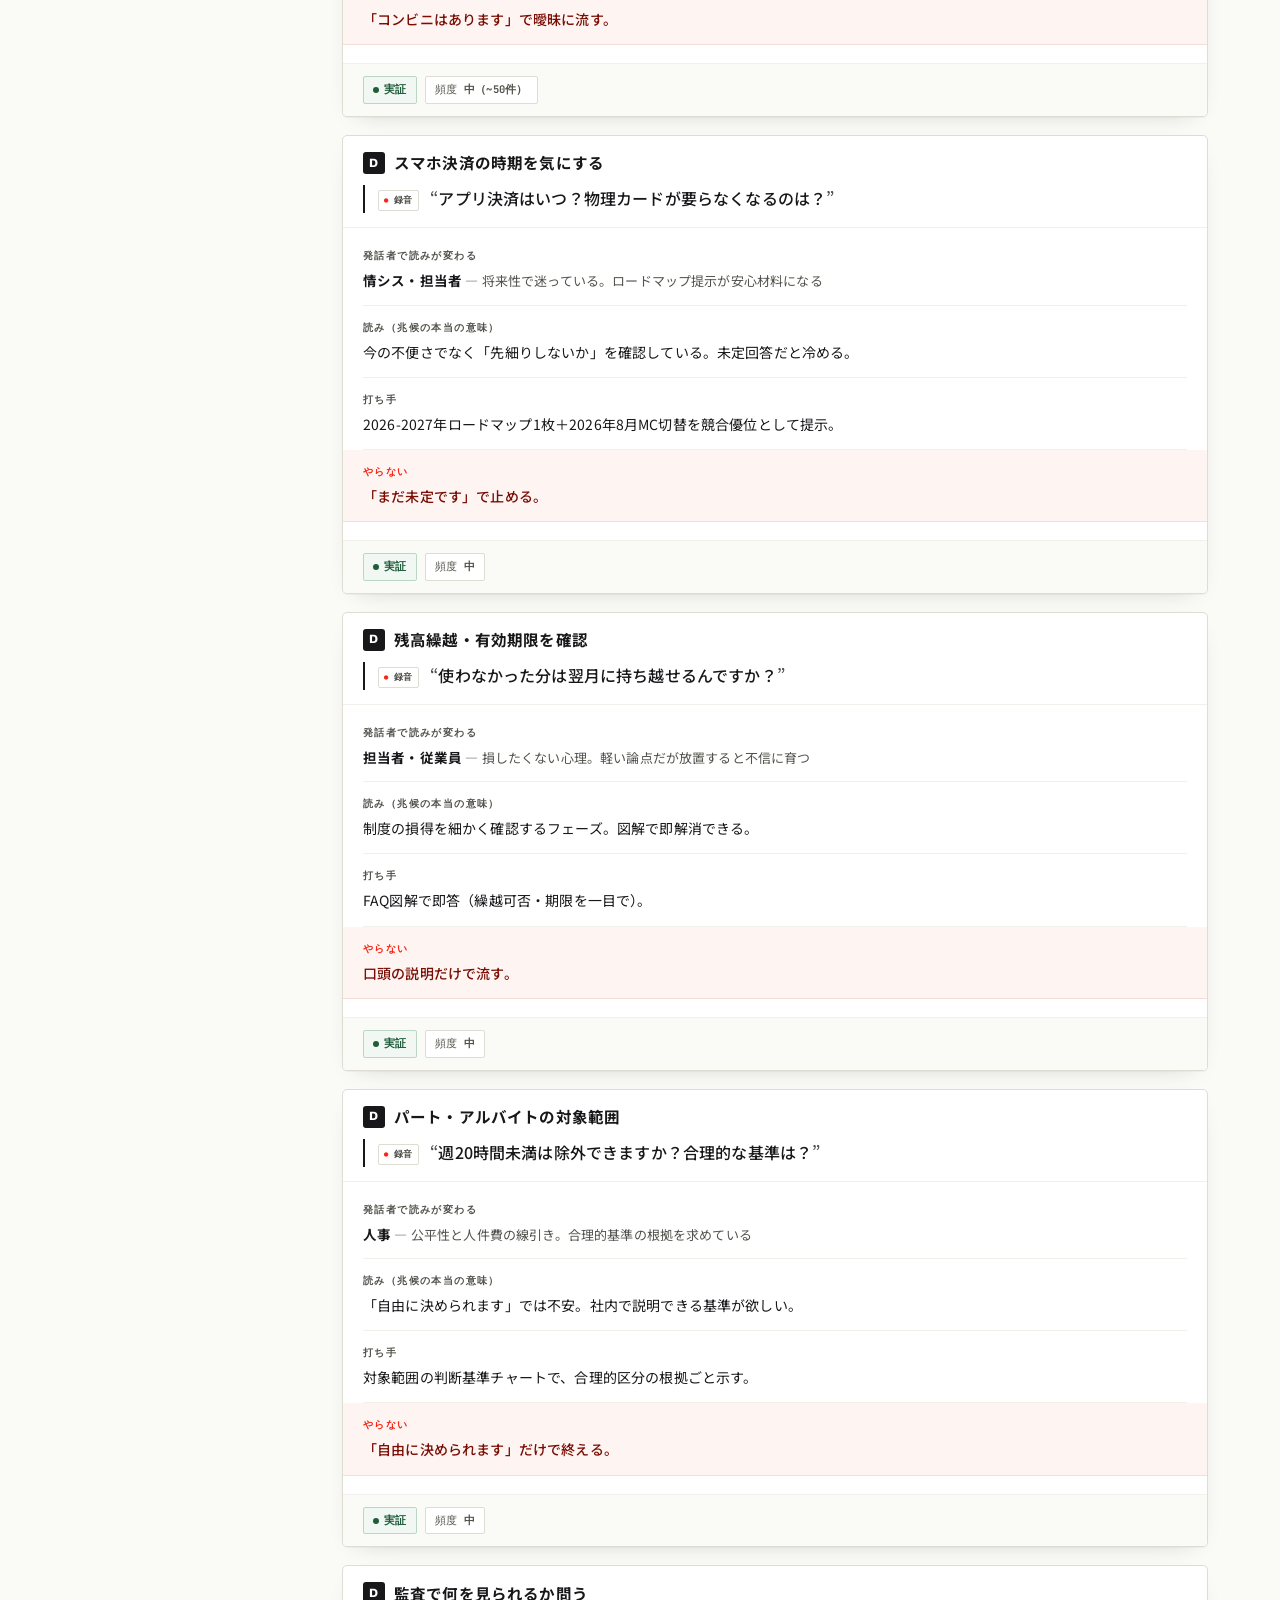
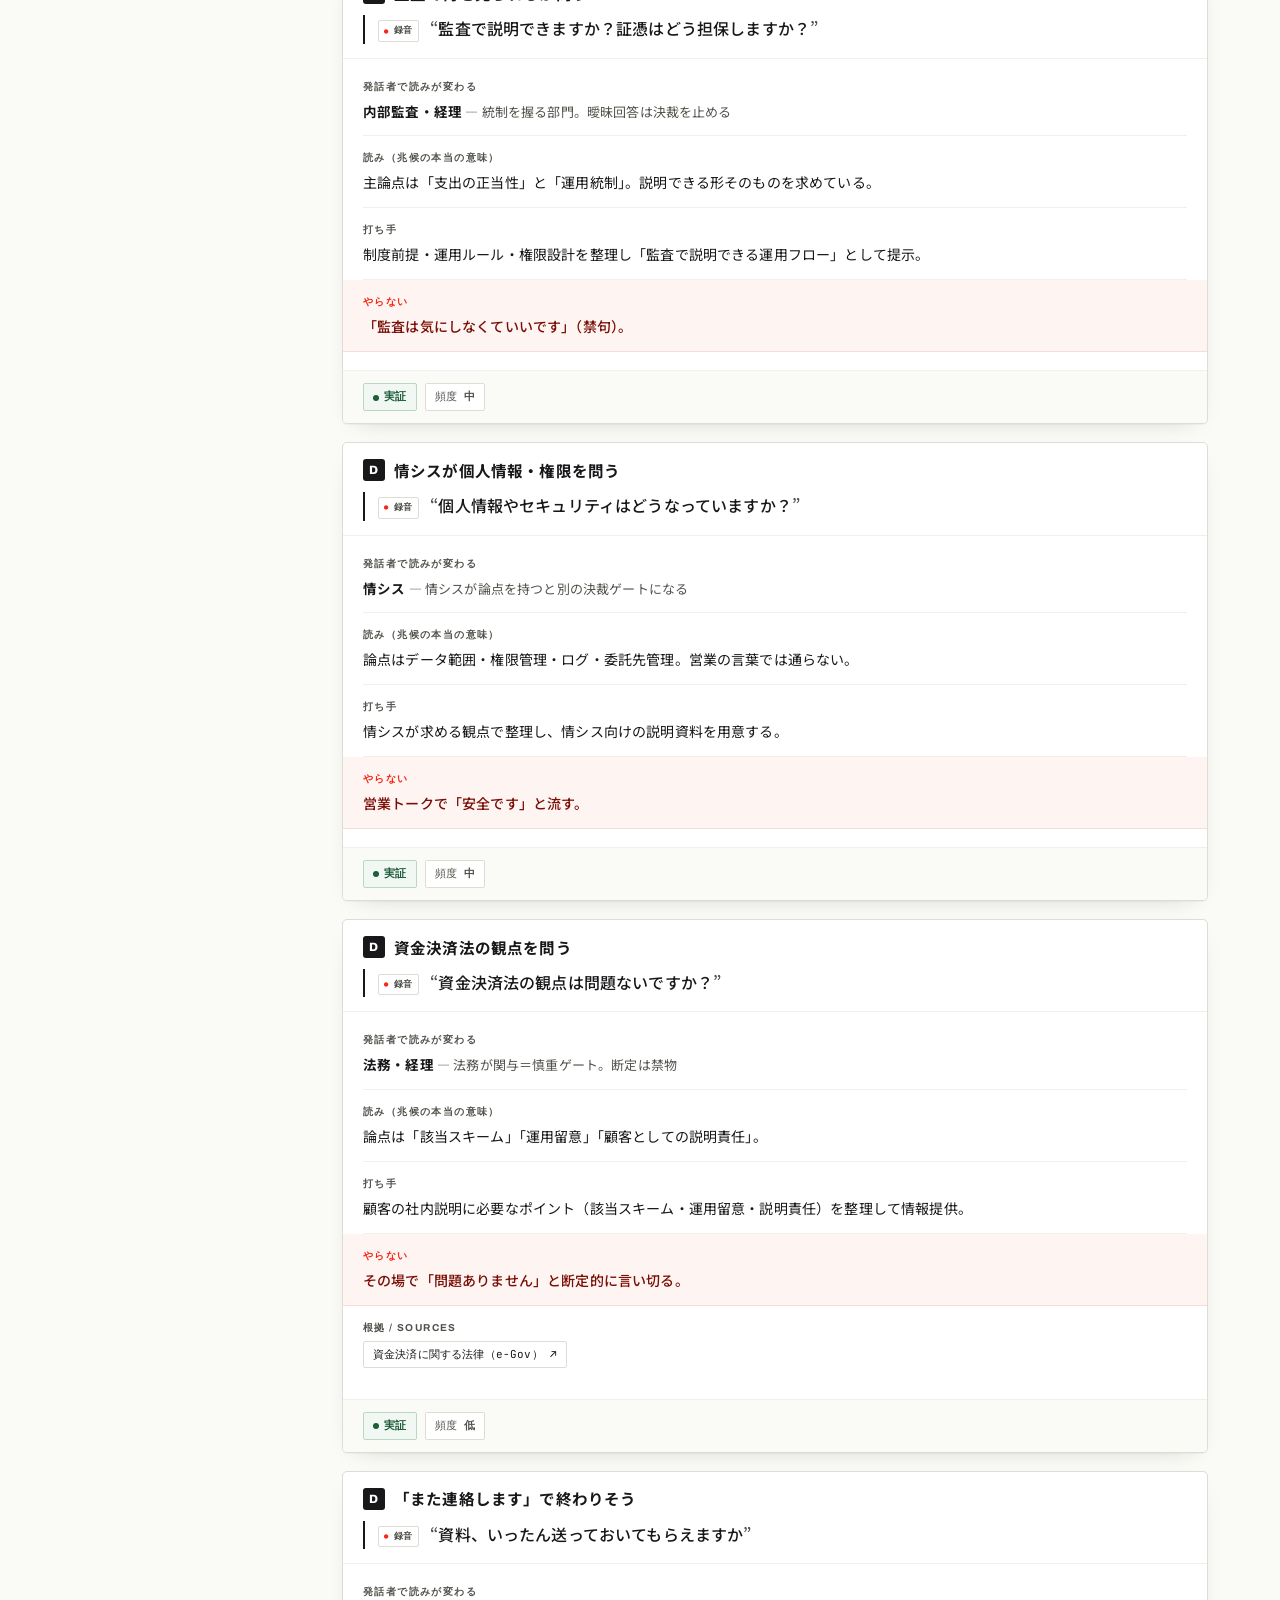
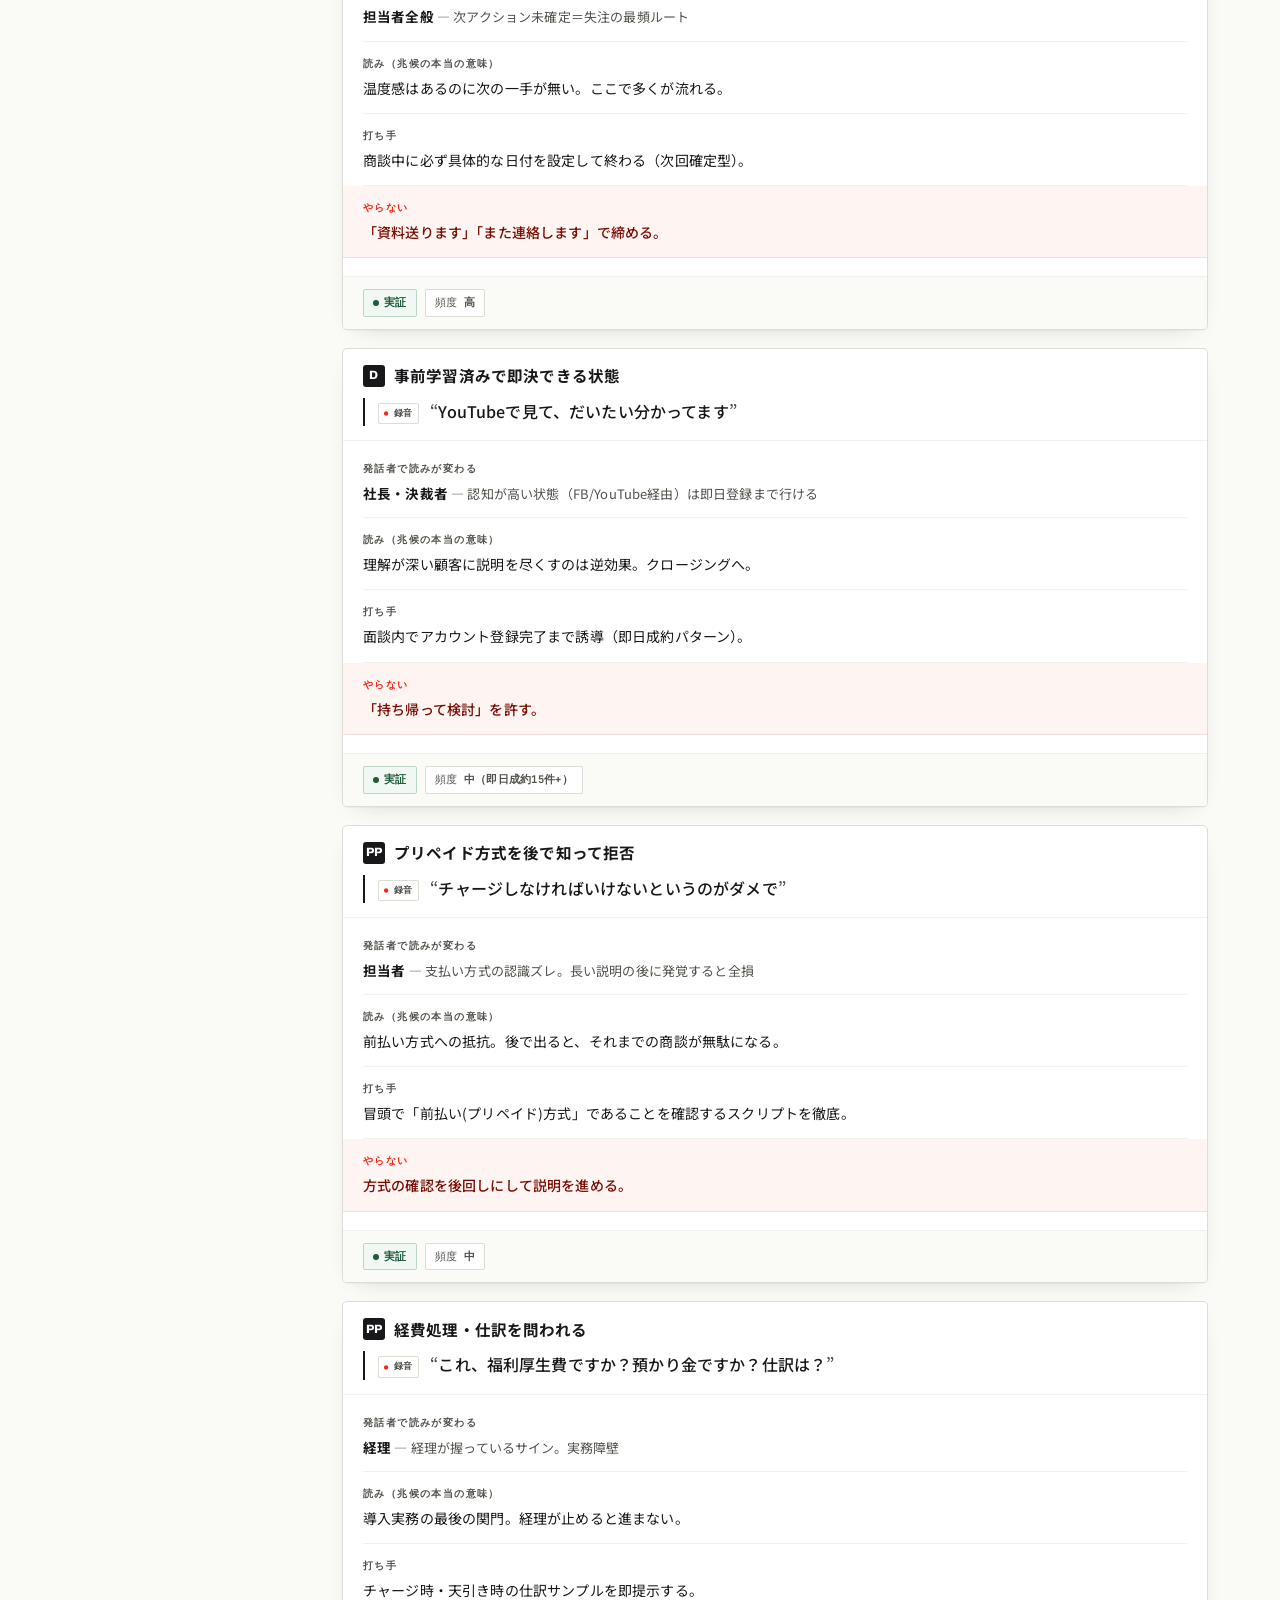
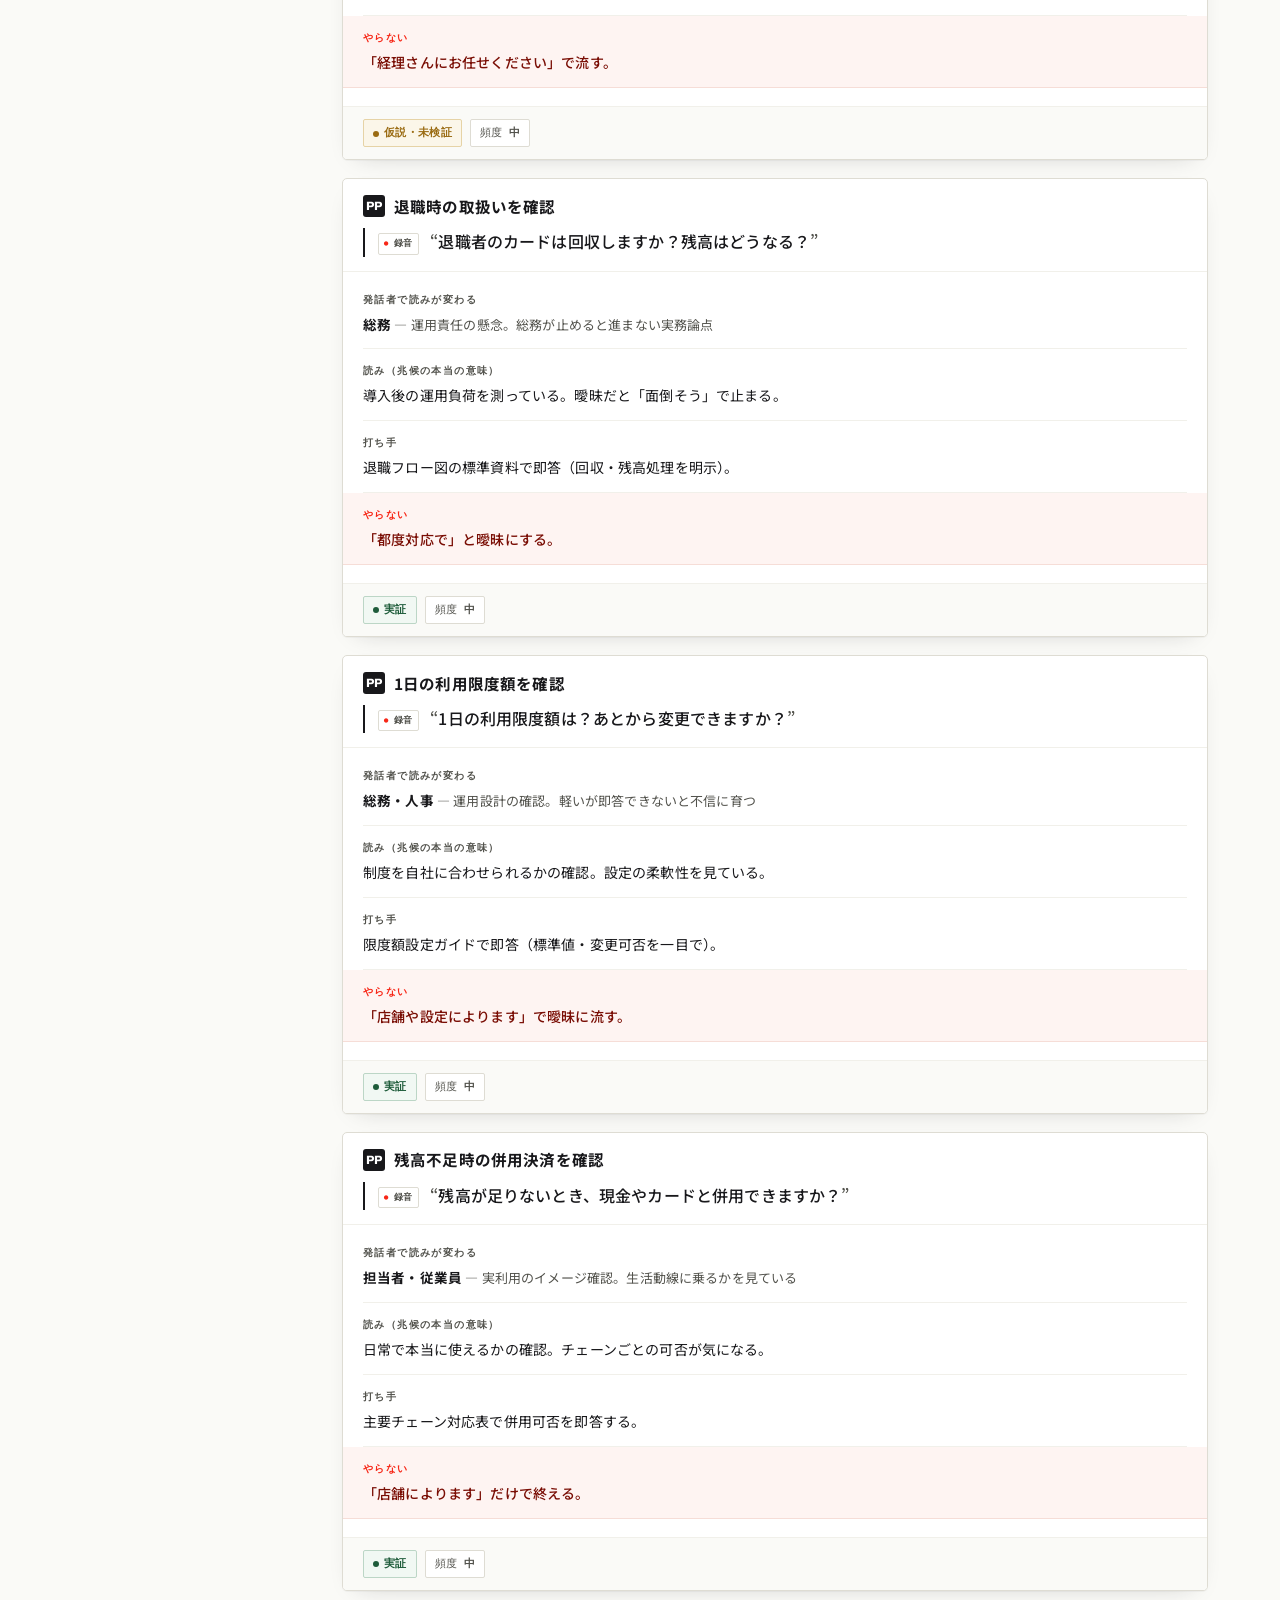
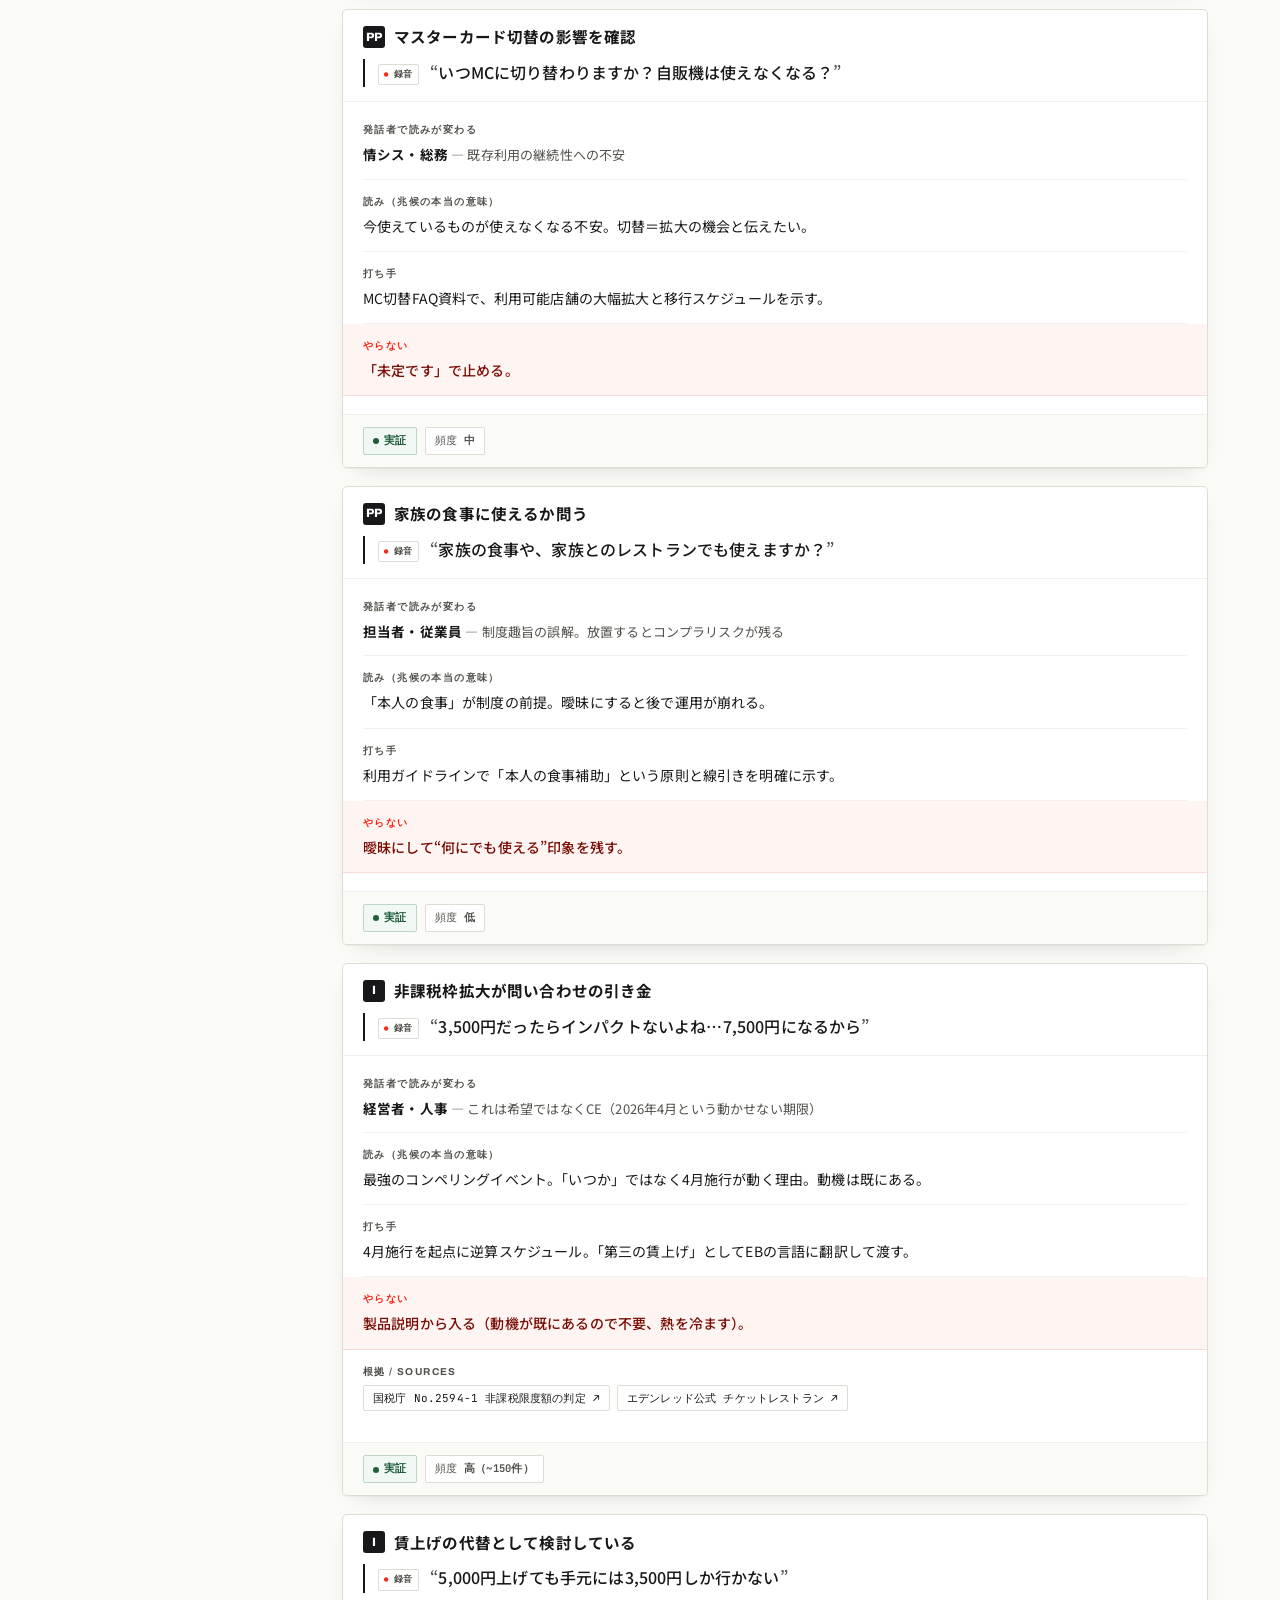
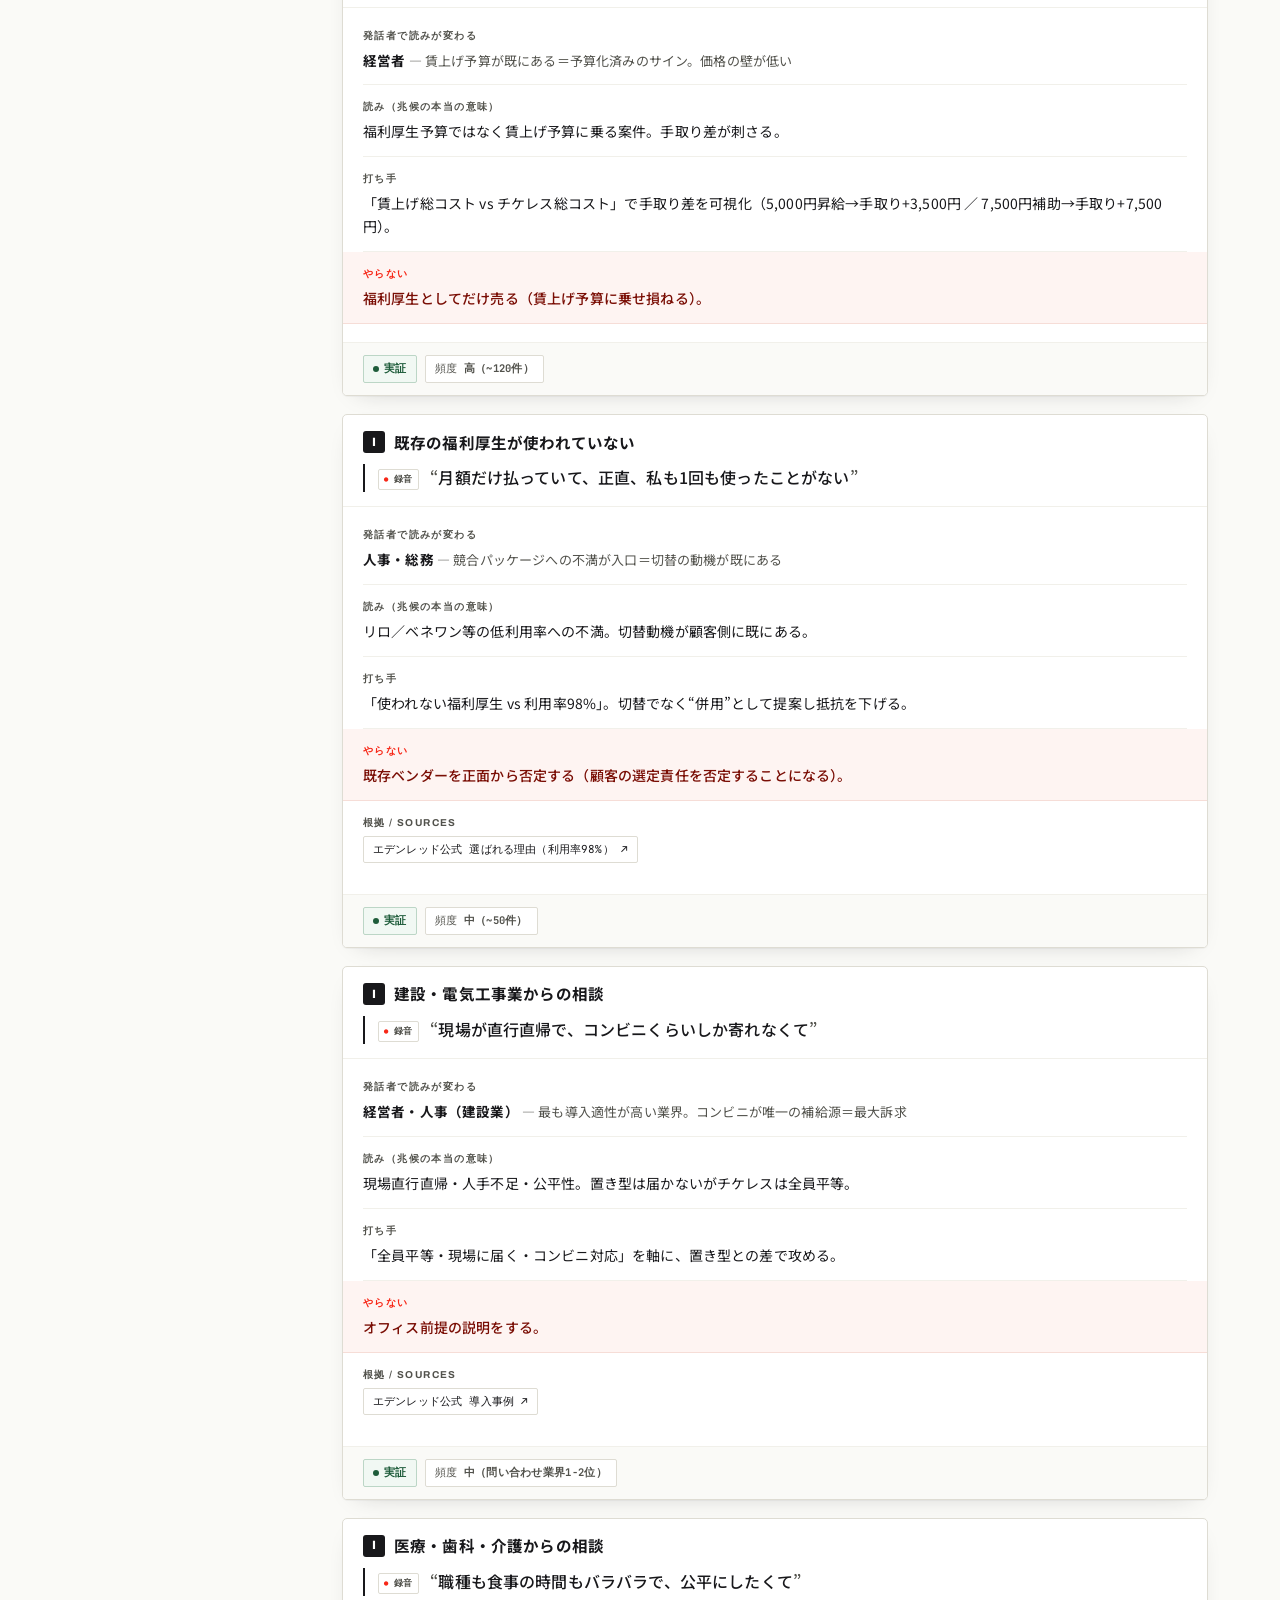
==== commit 01759788: "Add FAQ frequency sort toggle to playbook UI. Lets sales browse cards by transcript mention frequenc" ====
--- a/public/index.html
+++ b/public/index.html
@@ -178,6 +178,10 @@
       <button class="chip" id="f-proven" aria-pressed="false">実証のみ</button>
       <button class="chip" id="f-hyp" aria-pressed="false">仮説のみ</button>
     </div>
+    <div class="statusfilter" role="group" aria-label="並び替え">
+      <button class="chip" id="sort-shelf" aria-pressed="true">MEDDPICC順</button>
+      <button class="chip" id="sort-freq" aria-pressed="false">FAQ頻度順</button>
+    </div>
   </div>
 
   <div class="main">
@@ -195,7 +199,7 @@
 
 <footer class="wrap" style="max-width:1180px">
   <span>第三層＝兆候 × 読み × 打ち手（特に「やらない」）。第一層・第二層は索引化しない。</span>
-  <span>v0.8 ／ 実データ版（FAQ整合・根拠リンク）</span>
+  <span>v0.8 ／ 実データ版（FAQ整合・根拠リンク・FAQ頻度順ソート）</span>
 </footer>
 
 <script>
@@ -216,7 +220,35 @@
 
 let active = "ALL";        // shelf key or ALL
 let statusF = "all";       // all | proven | hyp
+let sortMode = "shelf";    // shelf | freq
 let query = "";
+
+const SHELF_ORDER = Object.fromEntries(SHELVES.map((s, i) => [s.key, i]));
+
+/** 商談文字起こし上の言及頻度（freq 文字列 → スコア） */
+function freqScore(freq) {
+  if (!freq) return 0;
+  if (/最頻|最多言及|FAQ最頻/.test(freq)) return 9999;
+  const n = freq.match(/~(\d+)/);
+  if (n) return Number(n[1]);
+  if (/^高/.test(freq) || freq === "高") return 100;
+  if (/^中/.test(freq) || freq === "中") return 50;
+  if (/^低/.test(freq) || freq === "低") return 10;
+  return 30;
+}
+
+function sortCards(list) {
+  if (sortMode === "freq") {
+    return [...list].sort((a, b) => {
+      const d = freqScore(b.freq) - freqScore(a.freq);
+      return d !== 0 ? d : (a._idx ?? 0) - (b._idx ?? 0);
+    });
+  }
+  return [...list].sort((a, b) => {
+    const d = (SHELF_ORDER[a.shelf] ?? 99) - (SHELF_ORDER[b.shelf] ?? 99);
+    return d !== 0 ? d : (a._idx ?? 0) - (b._idx ?? 0);
+  });
+}
 
 const $ = s => document.querySelector(s);
 const spineEl = $("#spine"), cardsEl = $("#cards"), countEl = $("#countline");
@@ -248,10 +280,13 @@
     : `<span class="pill hyp"><span class="dot hyp"></span>仮説・未検証</span>`;
 }
 
-function cardHTML(c){
+function cardHTML(c, rank){
   const letter = c.shelf==="DC"||c.shelf==="DP" ? "D" :
                  c.shelf==="CH"||c.shelf==="CO" ? "C" :
                  c.shelf;
+  const rankBadge = rank != null
+    ? `<span class="pill freq" title="FAQ頻度順">#${rank}</span>`
+    : "";
   const srcBlock = (c.sources && c.sources.length) ? `<div class="field sources">
         <div class="flabel">根拠 / SOURCES</div>
         <div class="srclist">${c.sources.map(s => s.url
@@ -290,6 +325,7 @@
     </div>
     <div class="meta">
       ${statusPill(c.status)}
+      ${rankBadge}
       <span class="pill freq">${c.freq}</span>
     </div>
   </article>`;
@@ -307,9 +343,12 @@
     return true;
   });
 
+  list = sortCards(list);
+
   const shelfNm = active==="ALL" ? "全棚" :
     (()=>{const s=SHELVES.find(x=>x.key===active);return `${s.k}・${s.nm}`;})();
-  countEl.textContent = `${shelfNm} — ${list.length} 件表示` + (query?`（"${query}" で絞り込み）`:"");
+  const sortNm = sortMode === "freq" ? "FAQ頻度順" : "MEDDPICC順";
+  countEl.textContent = `${shelfNm} — ${list.length} 件 · ${sortNm}` + (query?` · 「${query}」`:"");
 
   if(list.length===0){
     // empty shelf vs no match
@@ -317,7 +356,14 @@
     cardsEl.innerHTML = `<div class="empty-note">${shelfHasNone?EMPTY_MSG:"該当なし。検索語や絞り込みを変えてください。"}</div>`;
     return;
   }
-  cardsEl.innerHTML = list.map(cardHTML).join("");
+  cardsEl.innerHTML = list.map((c, i) => cardHTML(c, sortMode === "freq" ? i + 1 : null)).join("");
+}
+
+function setSort(mode) {
+  sortMode = mode;
+  $("#sort-shelf").setAttribute("aria-pressed", mode === "shelf");
+  $("#sort-freq").setAttribute("aria-pressed", mode === "freq");
+  render();
 }
 
 // status chips
@@ -329,6 +375,8 @@
 $("#f-all").onclick   = ()=>setStatus("all");
 $("#f-proven").onclick= ()=>setStatus("proven");
 $("#f-hyp").onclick   = ()=>setStatus("hyp");
+$("#sort-shelf").onclick = ()=>setSort("shelf");
+$("#sort-freq").onclick  = ()=>setSort("freq");
 
 $("#q").addEventListener("input", e=>{ query = e.target.value.trim().toLowerCase(); render(); });
 
@@ -337,7 +385,8 @@
     const res = await fetch('./cards.json', { cache: 'no-cache' });
     if (!res.ok) throw new Error('HTTP ' + res.status);
     const data = await res.json();
-    CARDS = data.cards ?? data;
+    const raw = data.cards ?? data;
+    CARDS = raw.map((c, i) => ({ ...c, _idx: i }));
     render();
   } catch (err) {
     cardsEl.innerHTML = '<div class="empty-note"><b>cards.json の読み込みに失敗しました</b><br>' + err.message + '</div>';
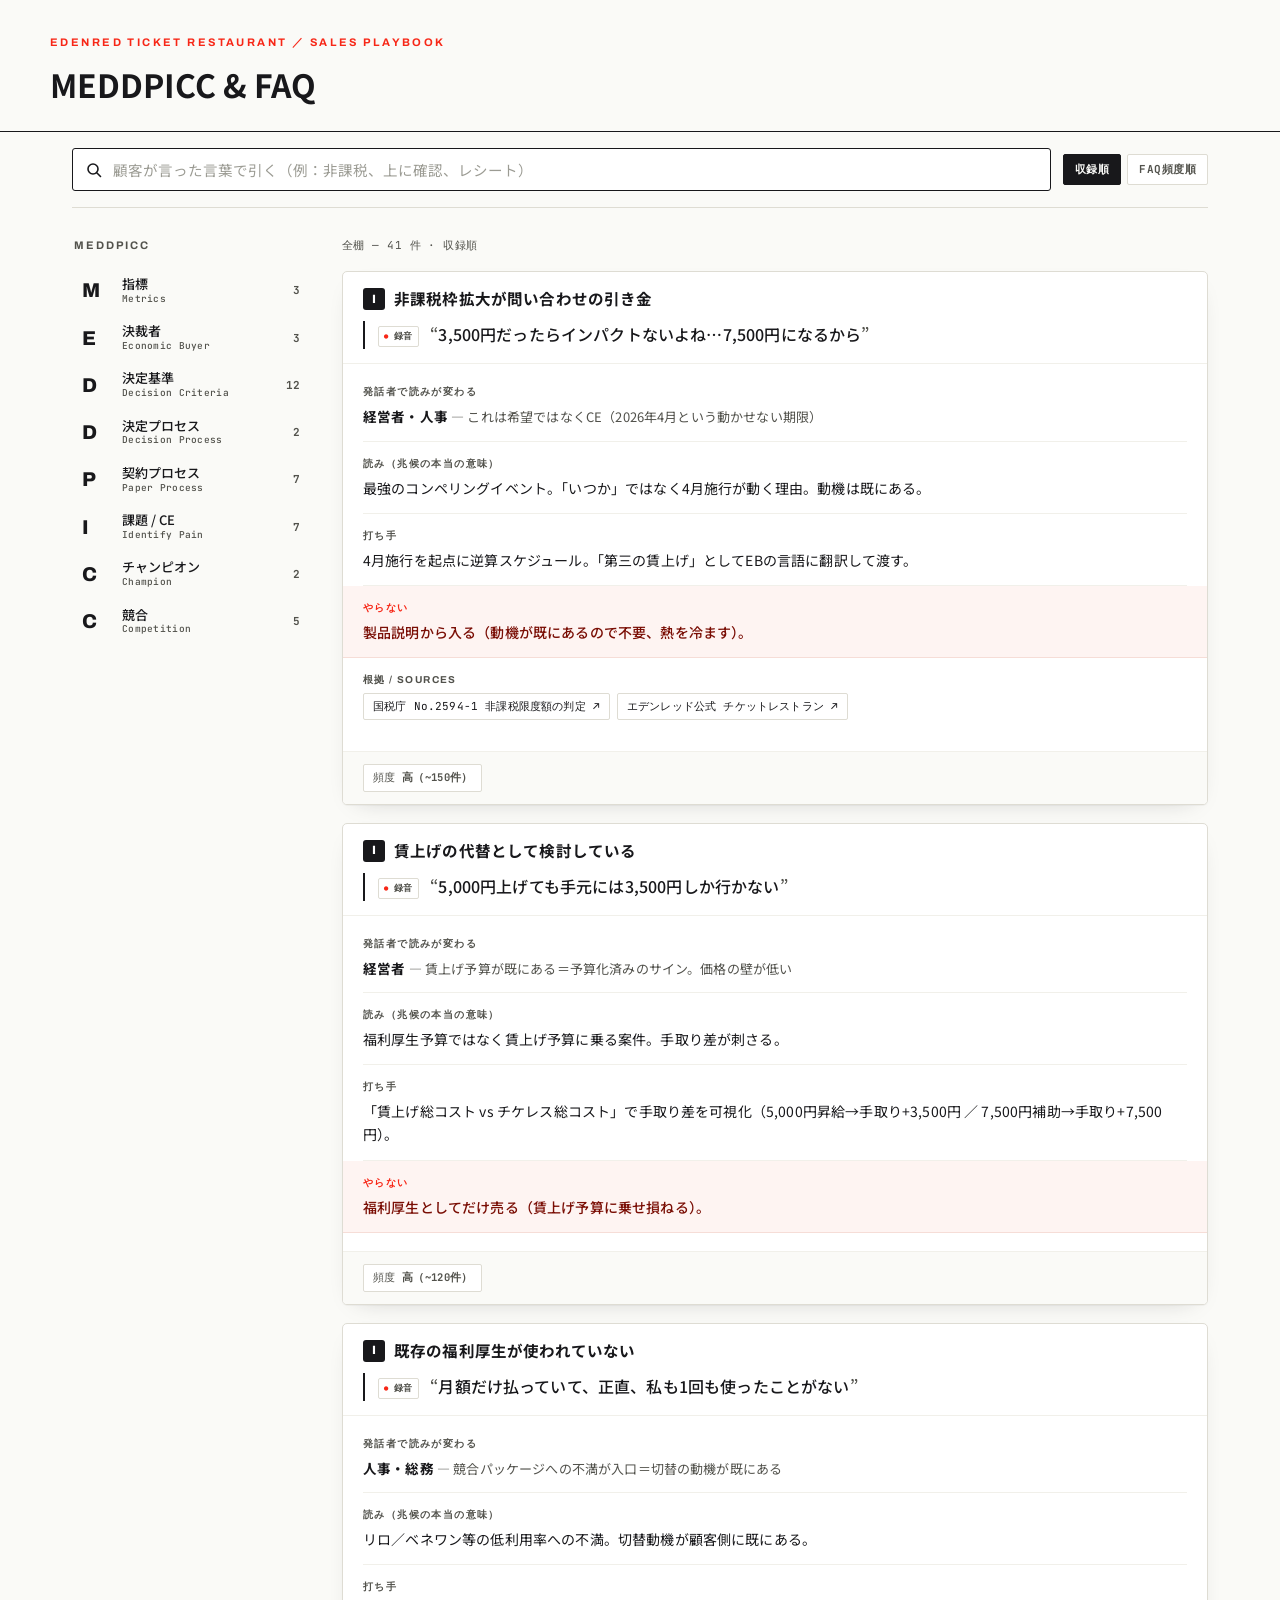
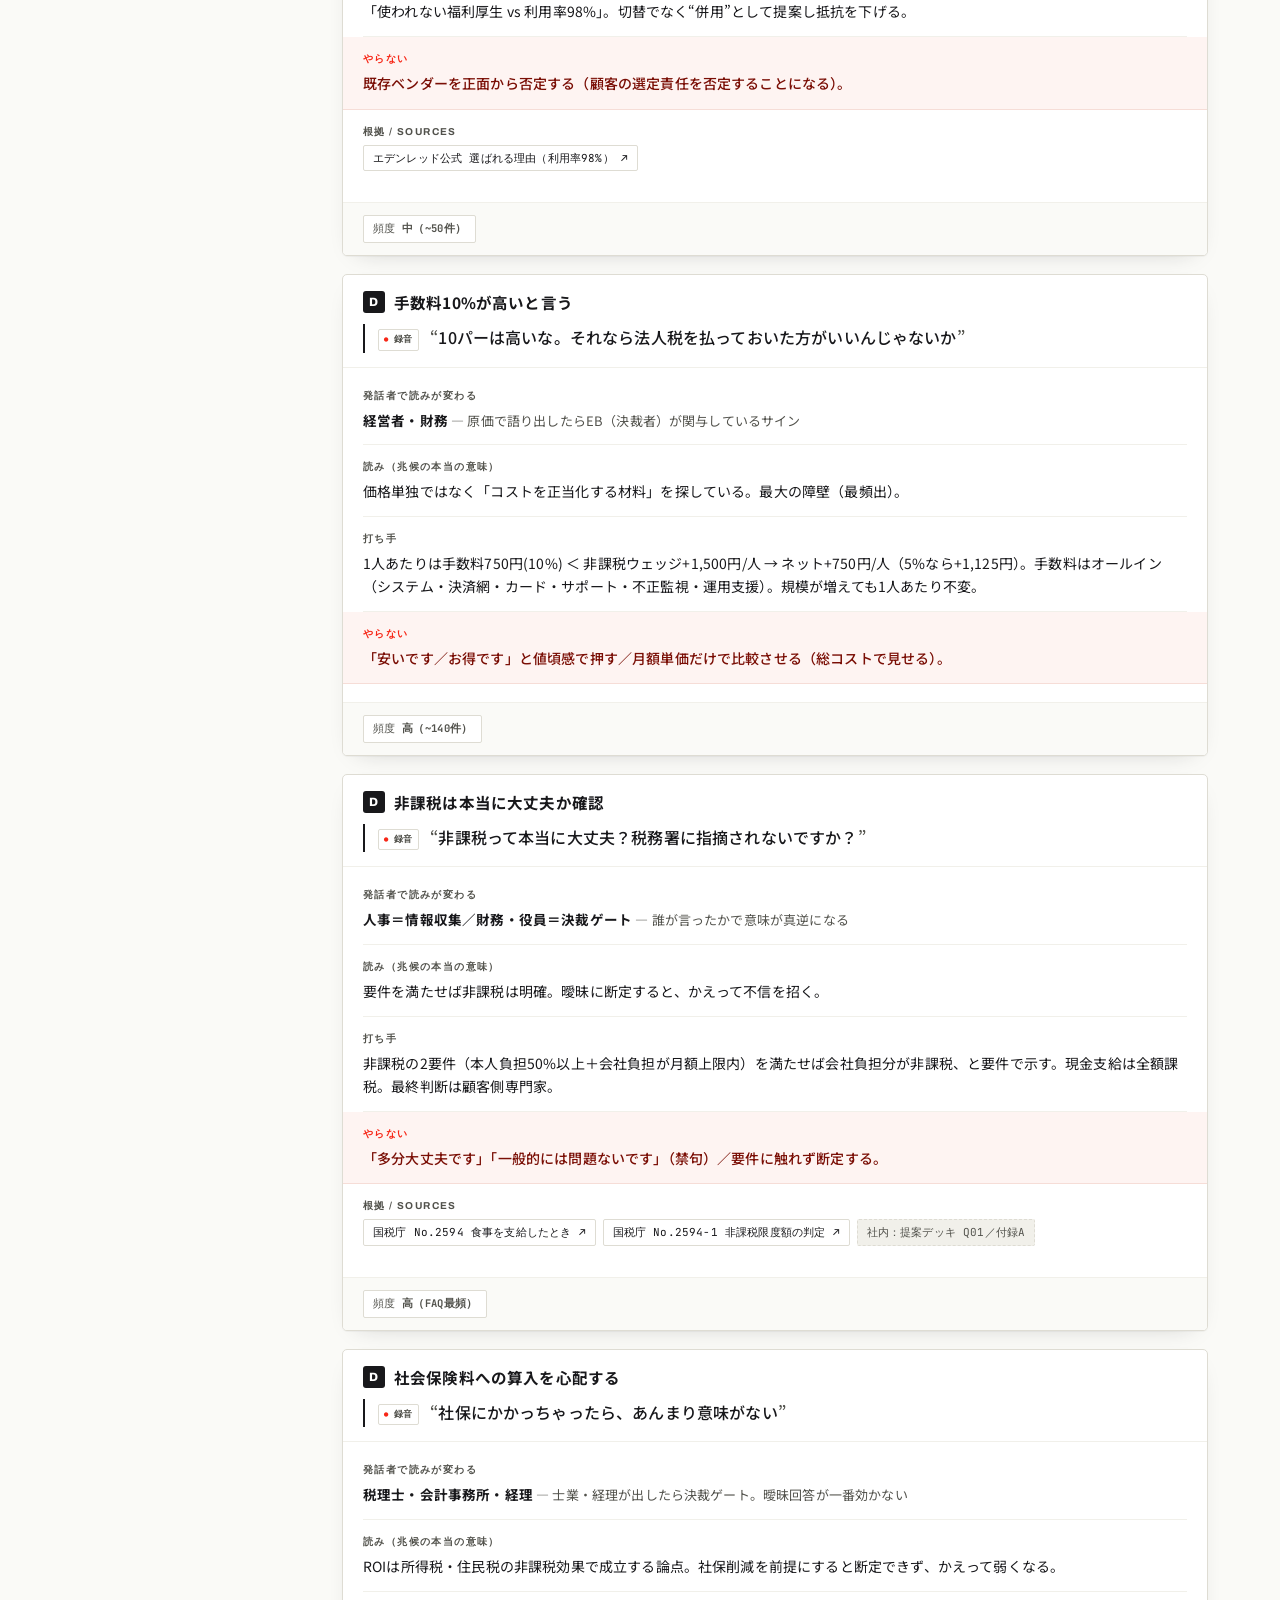
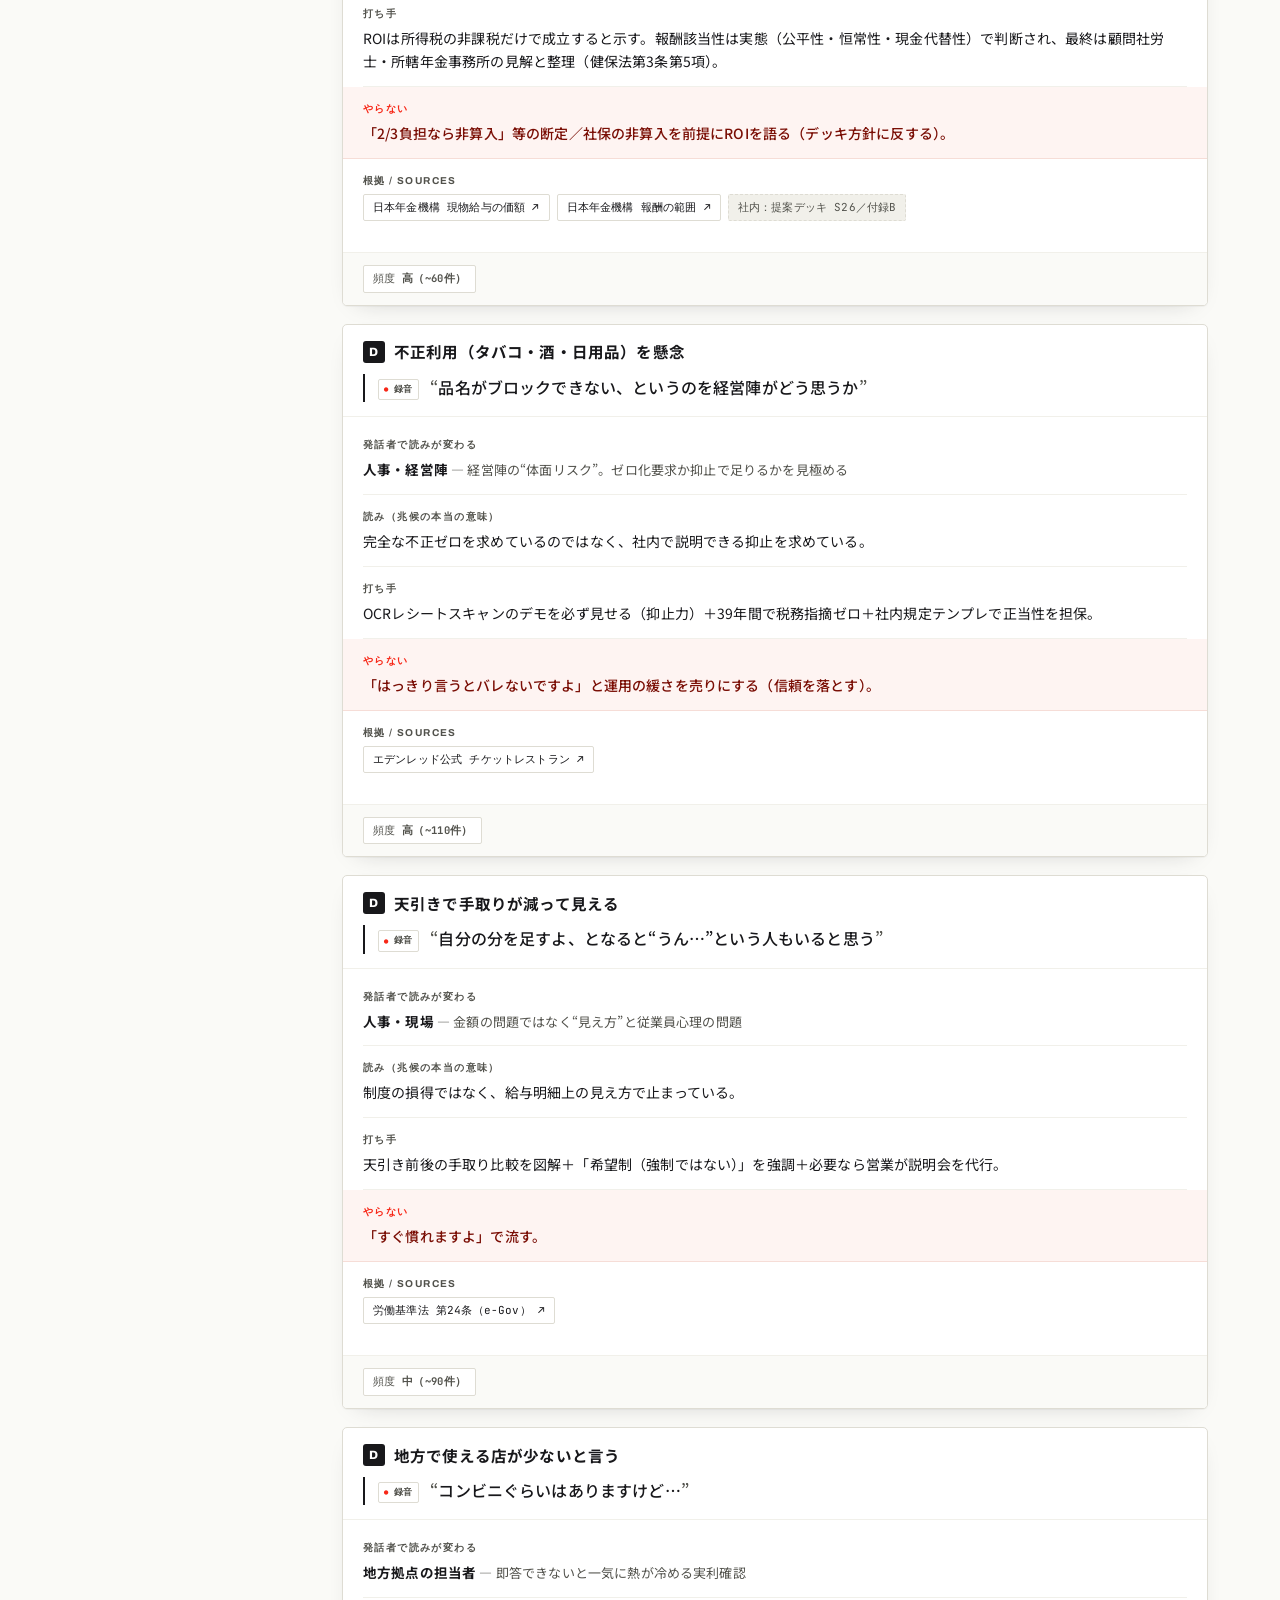
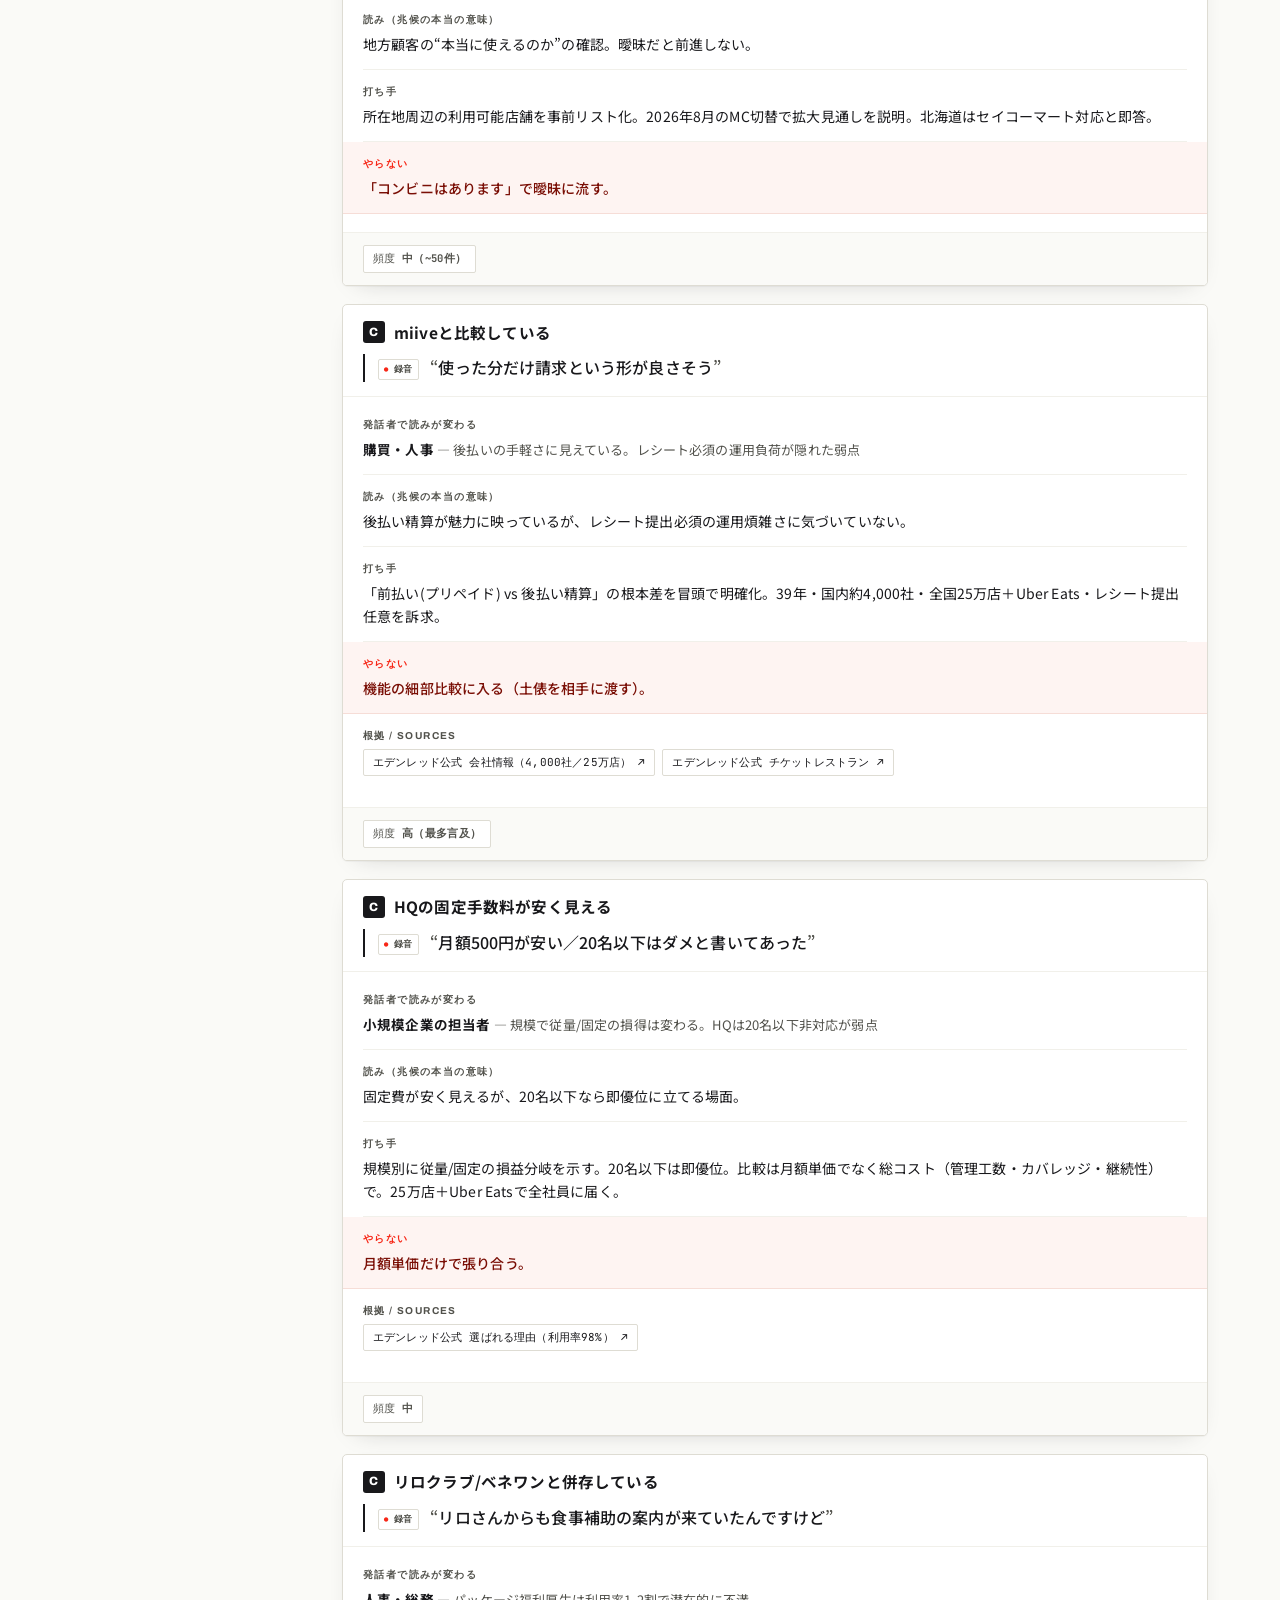
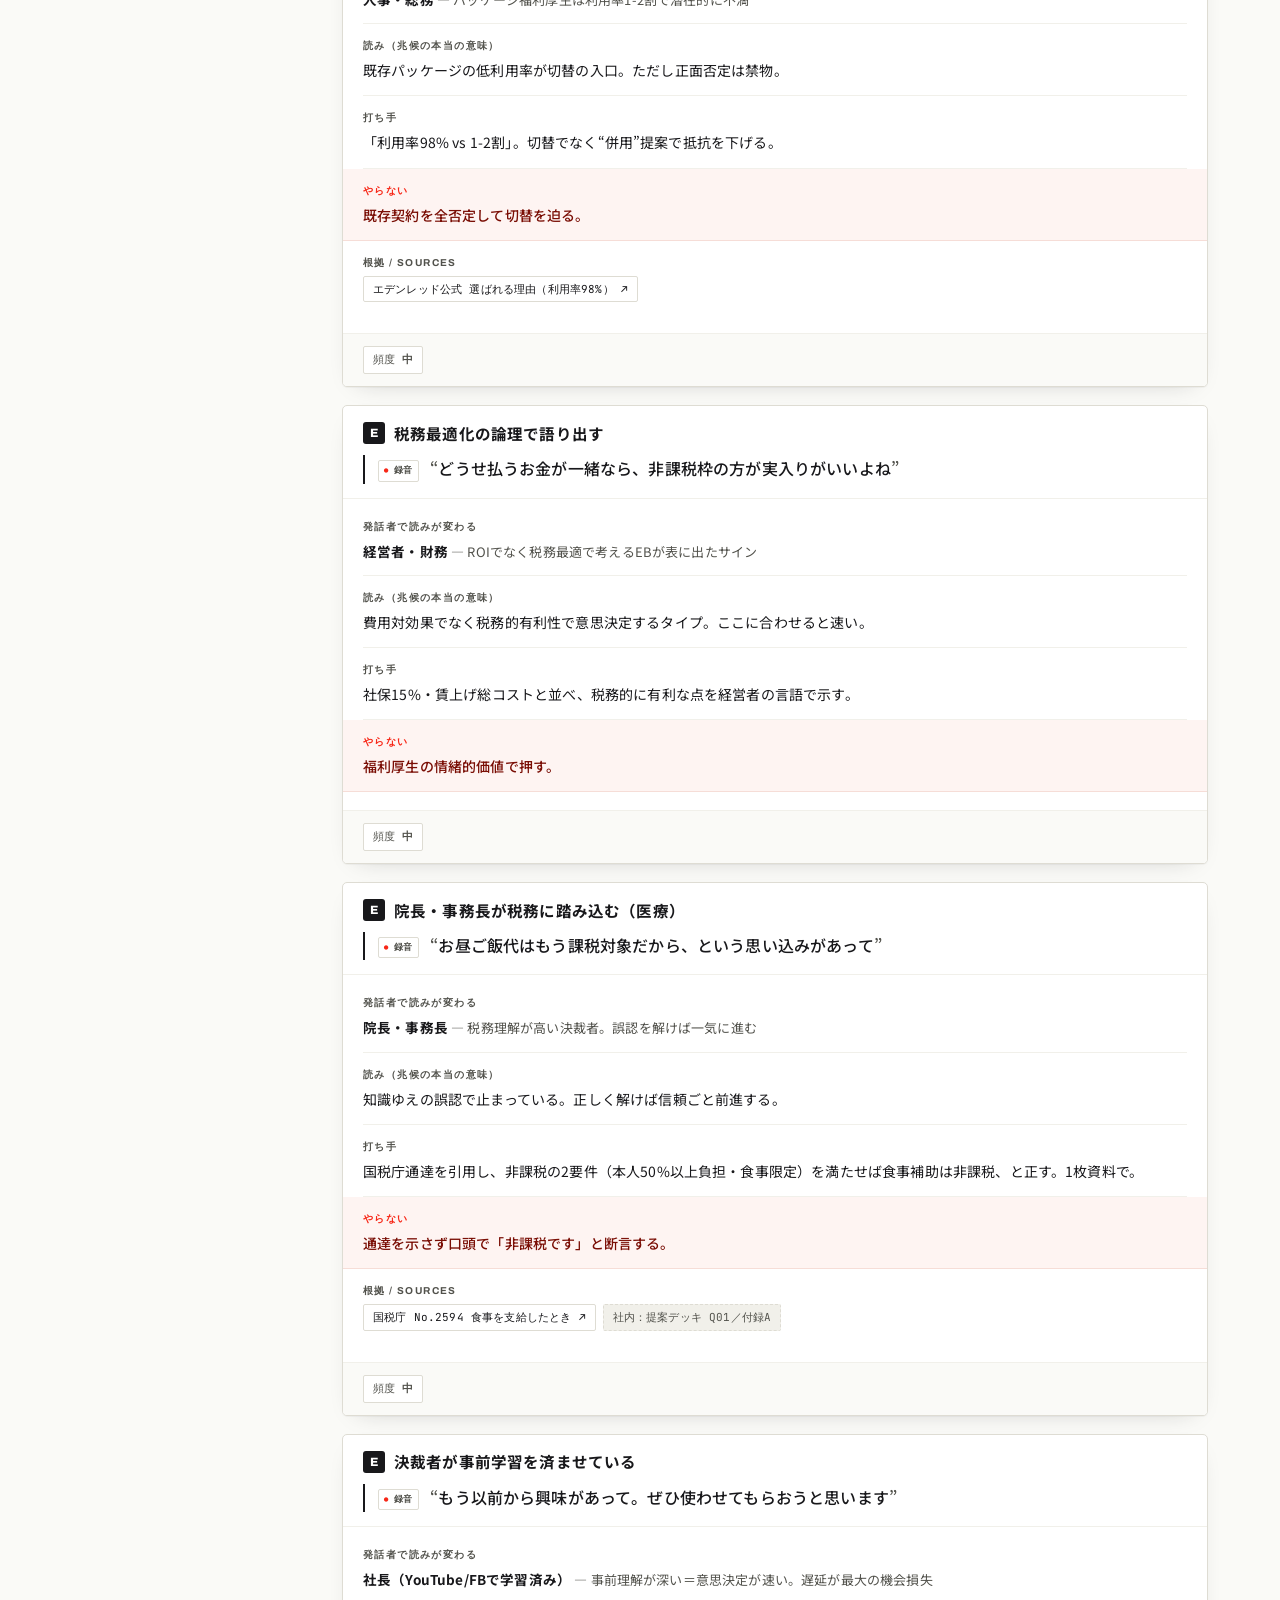
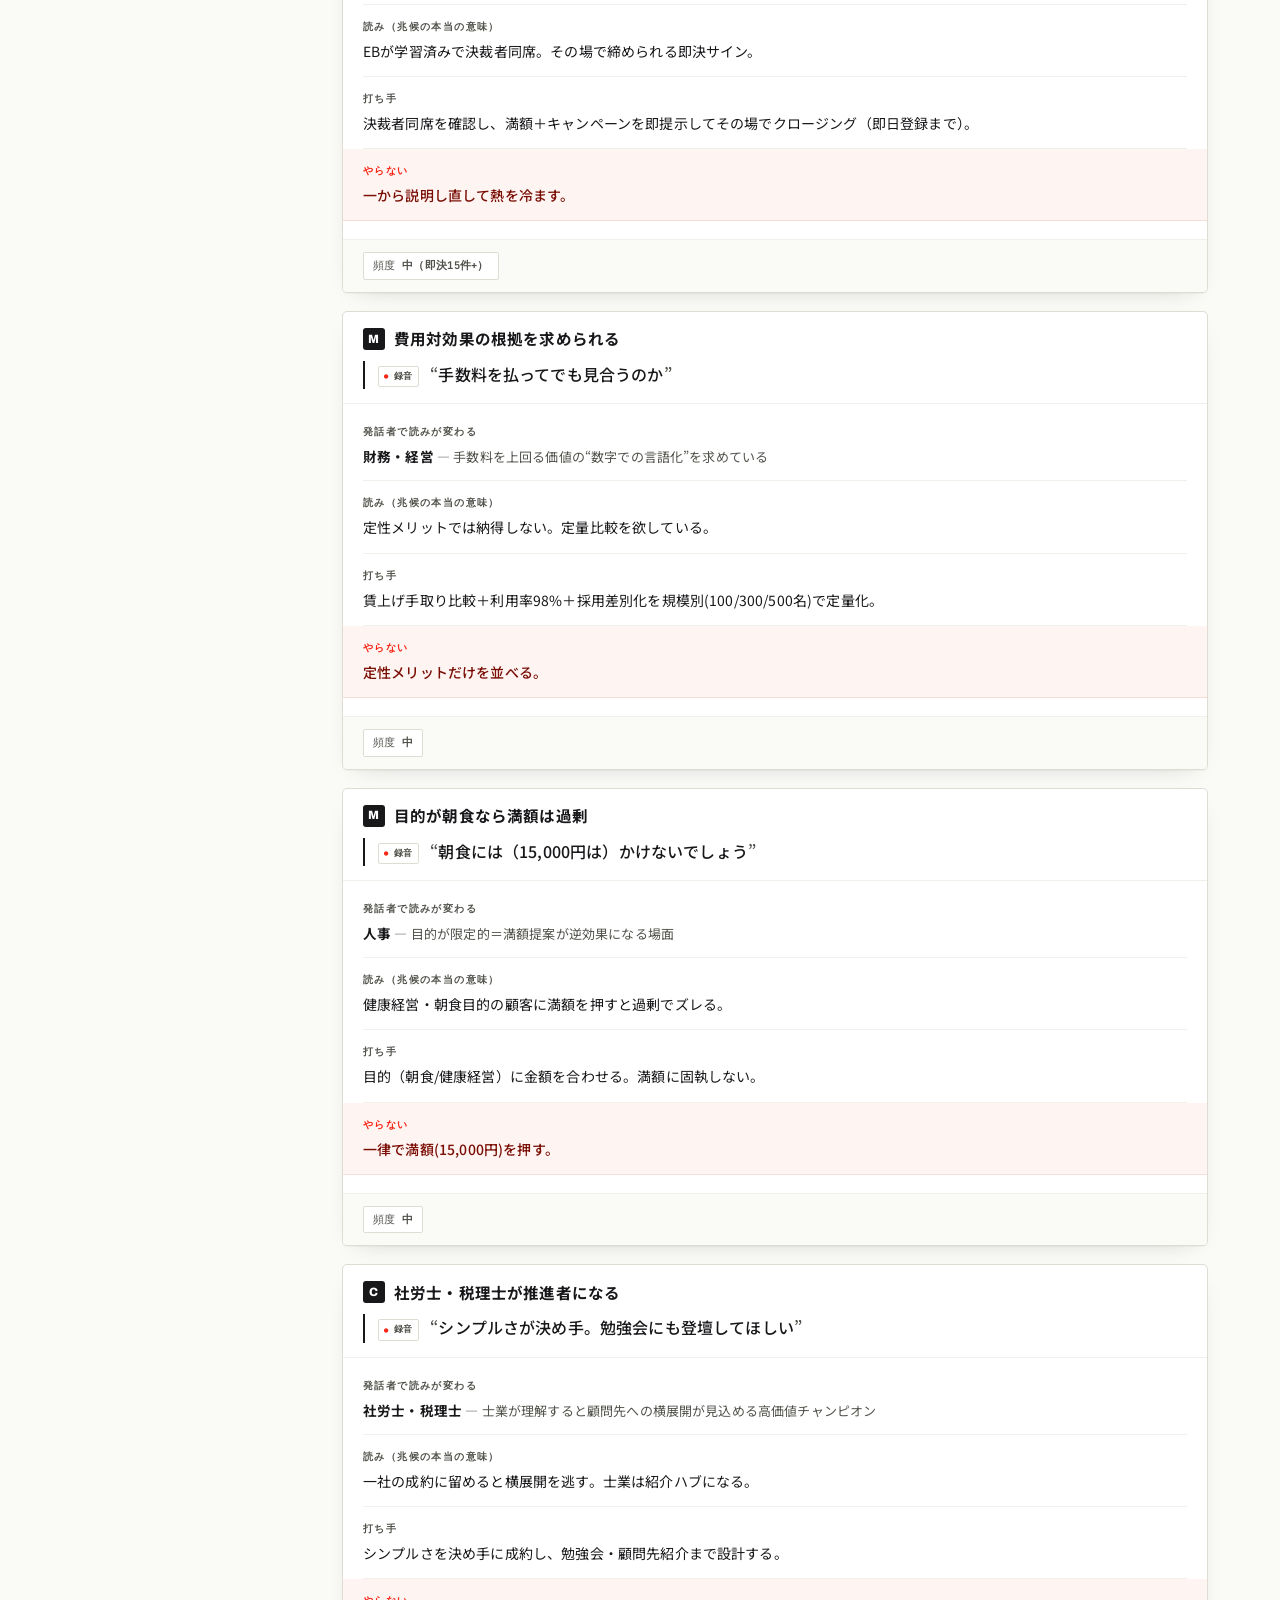
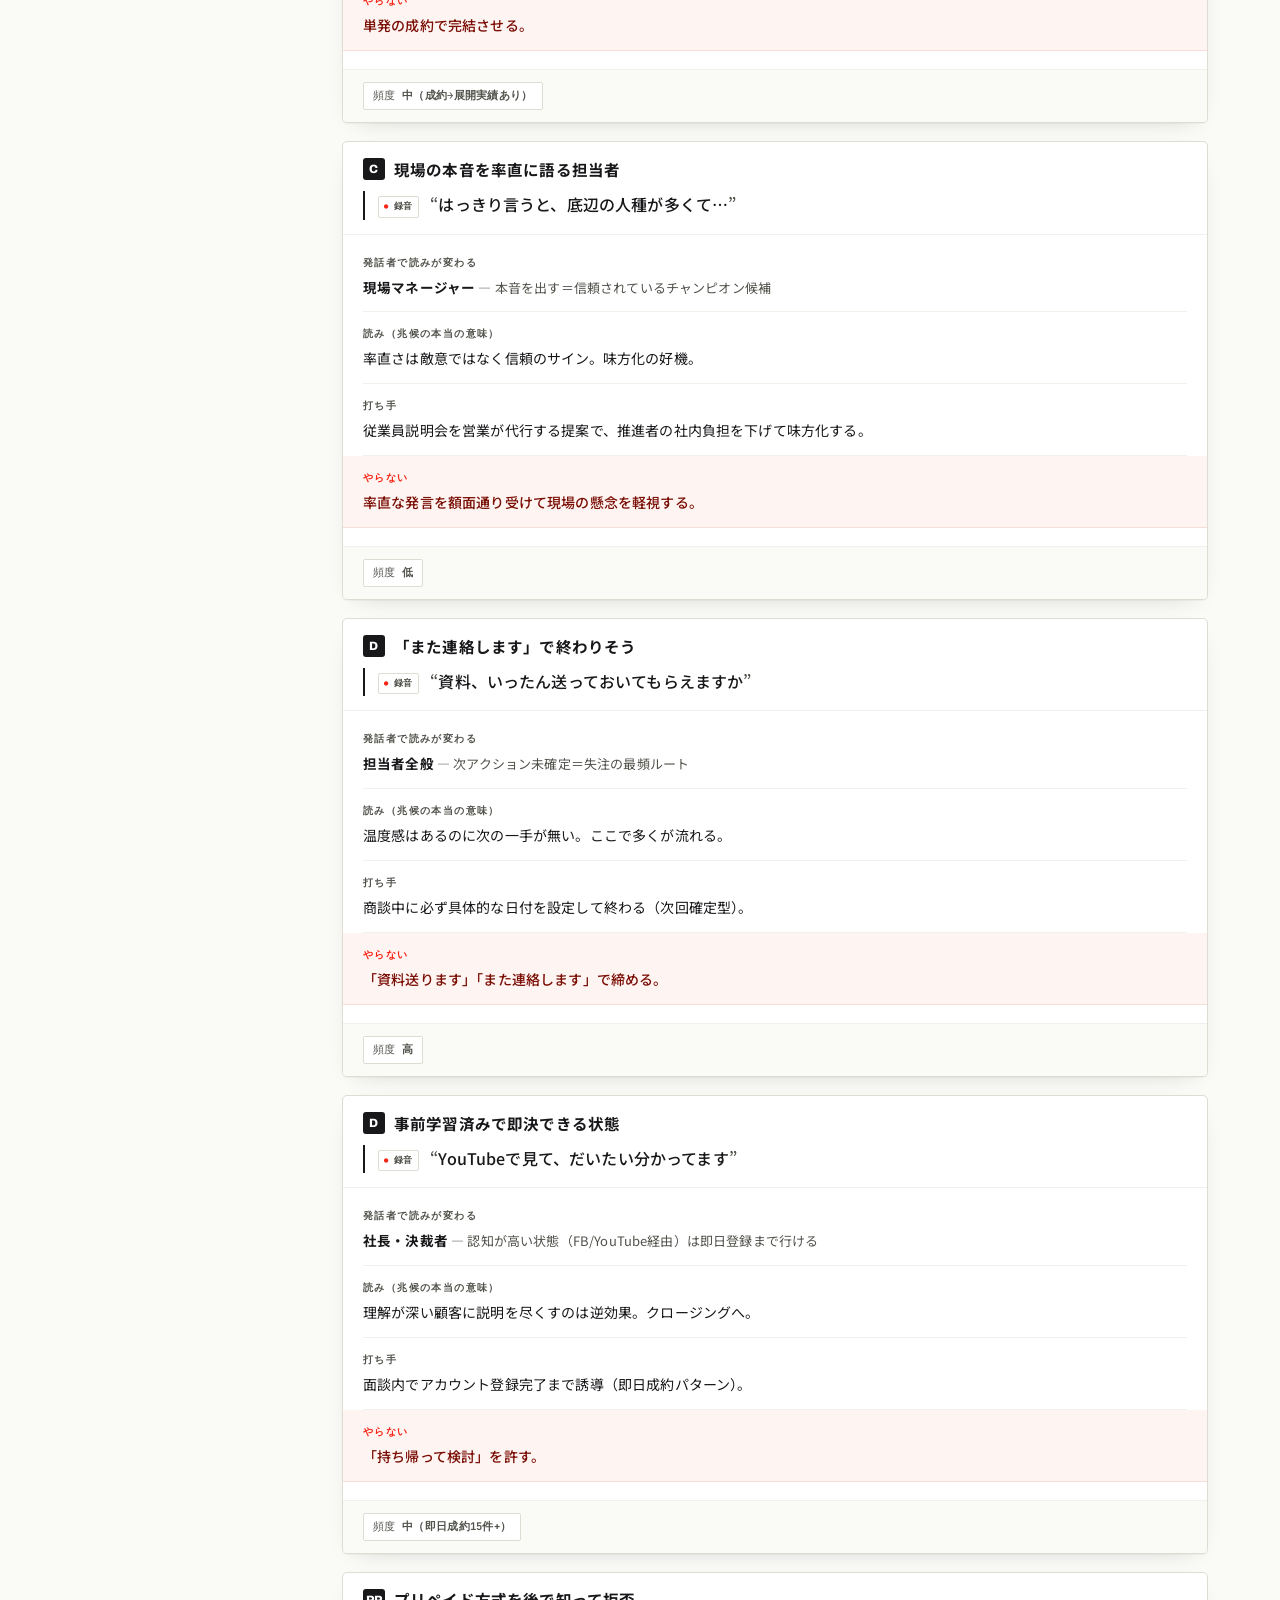
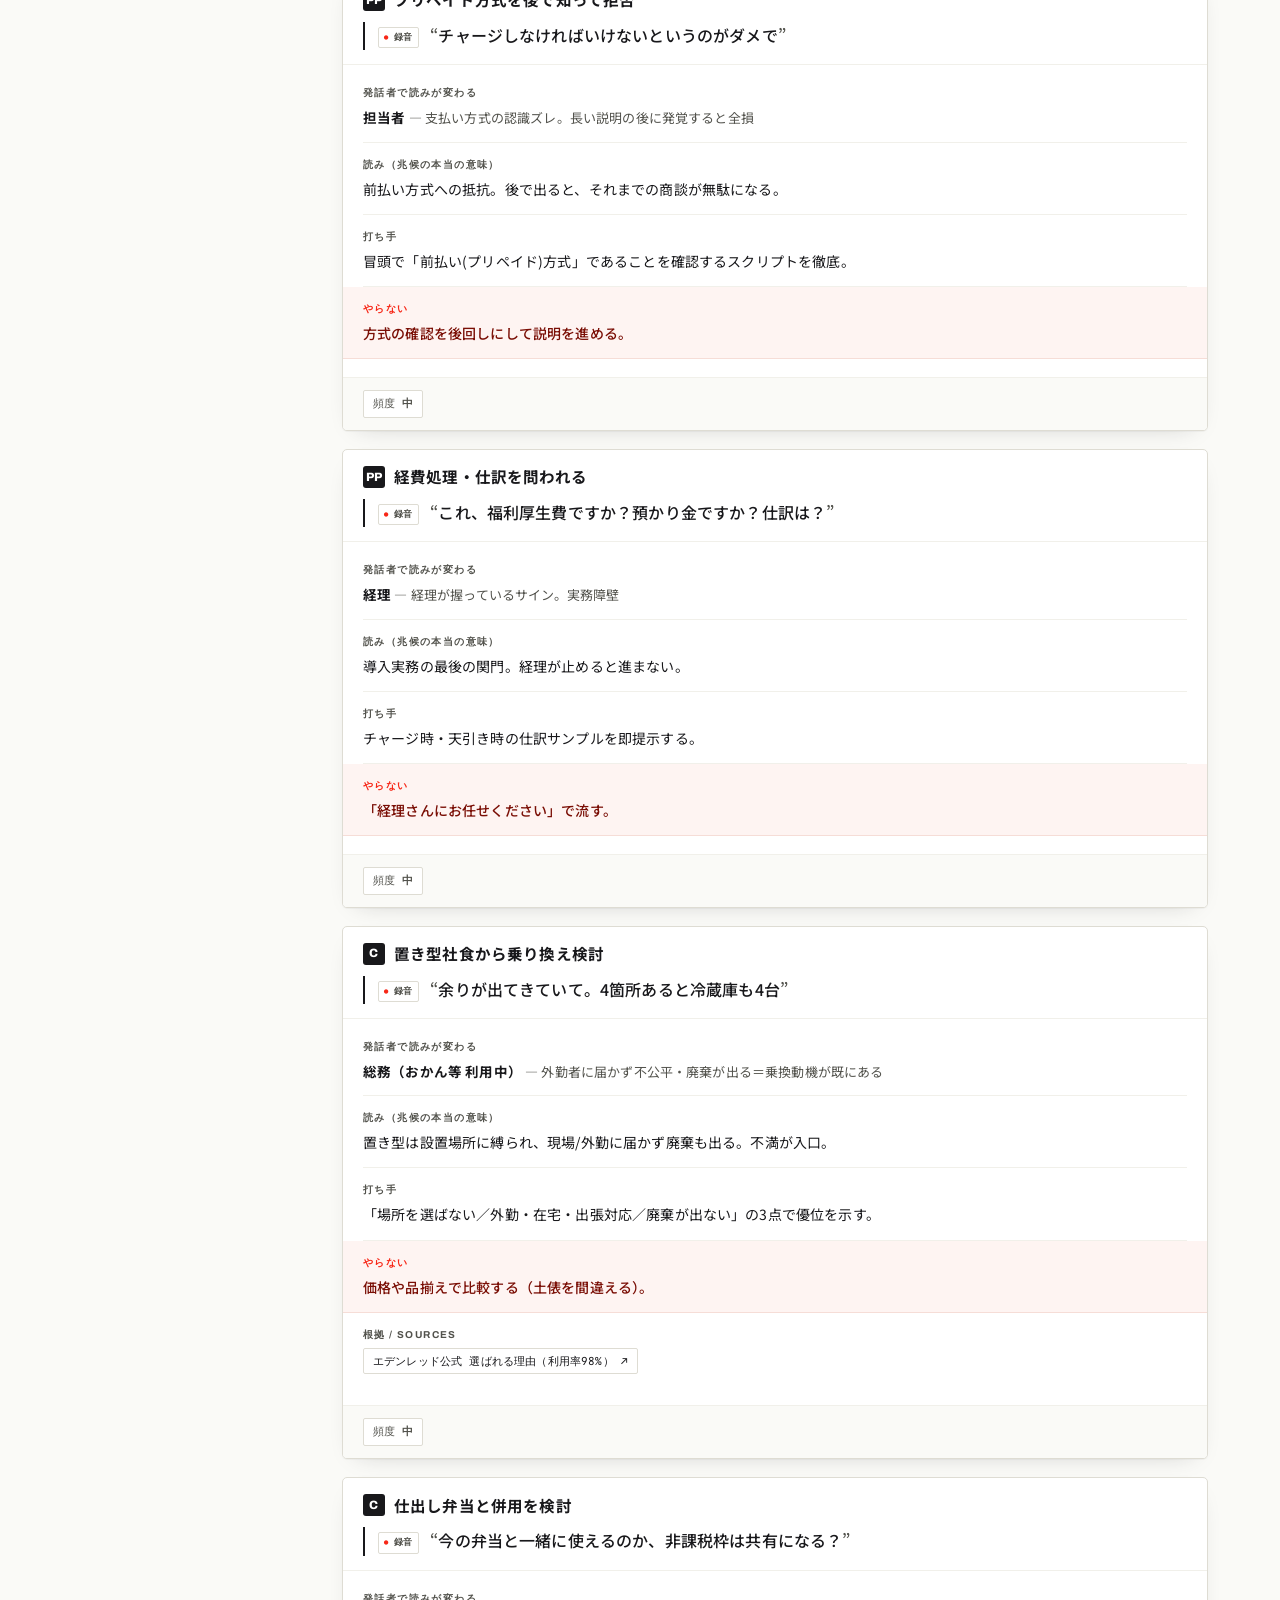
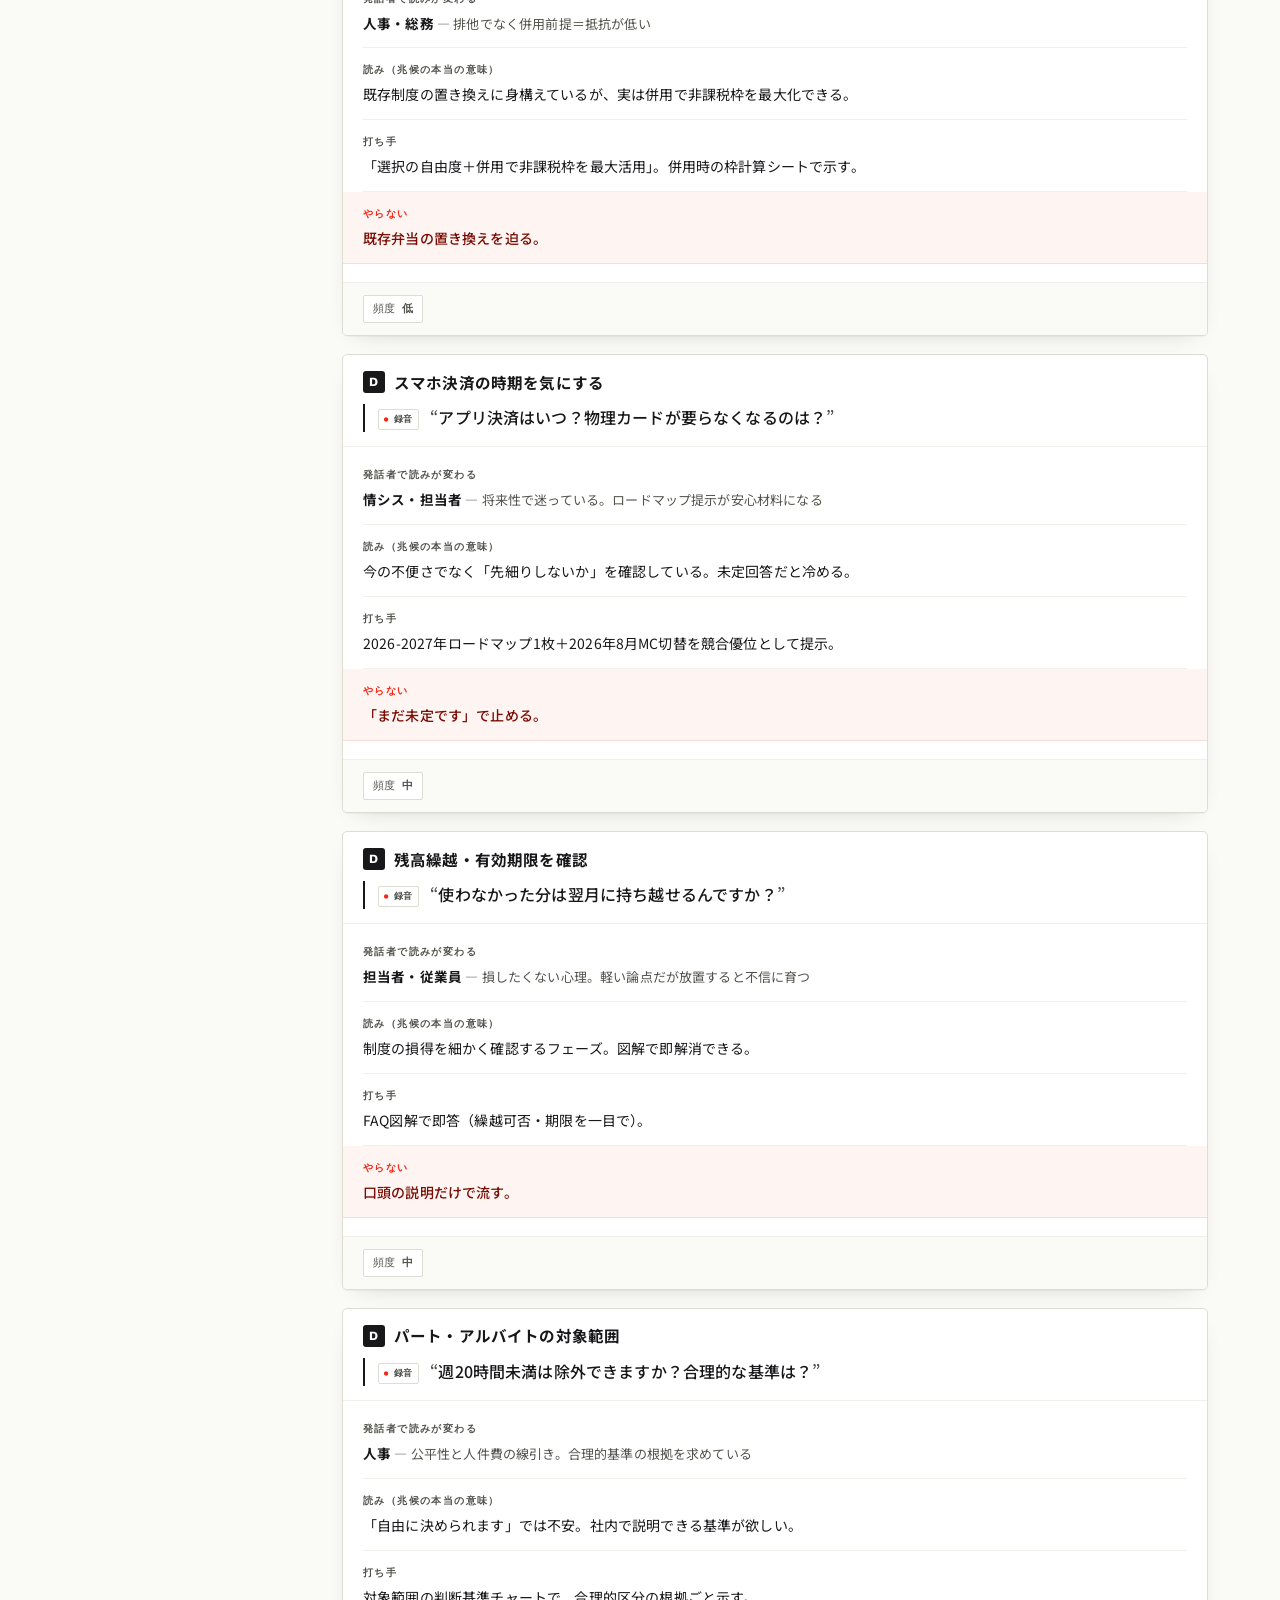
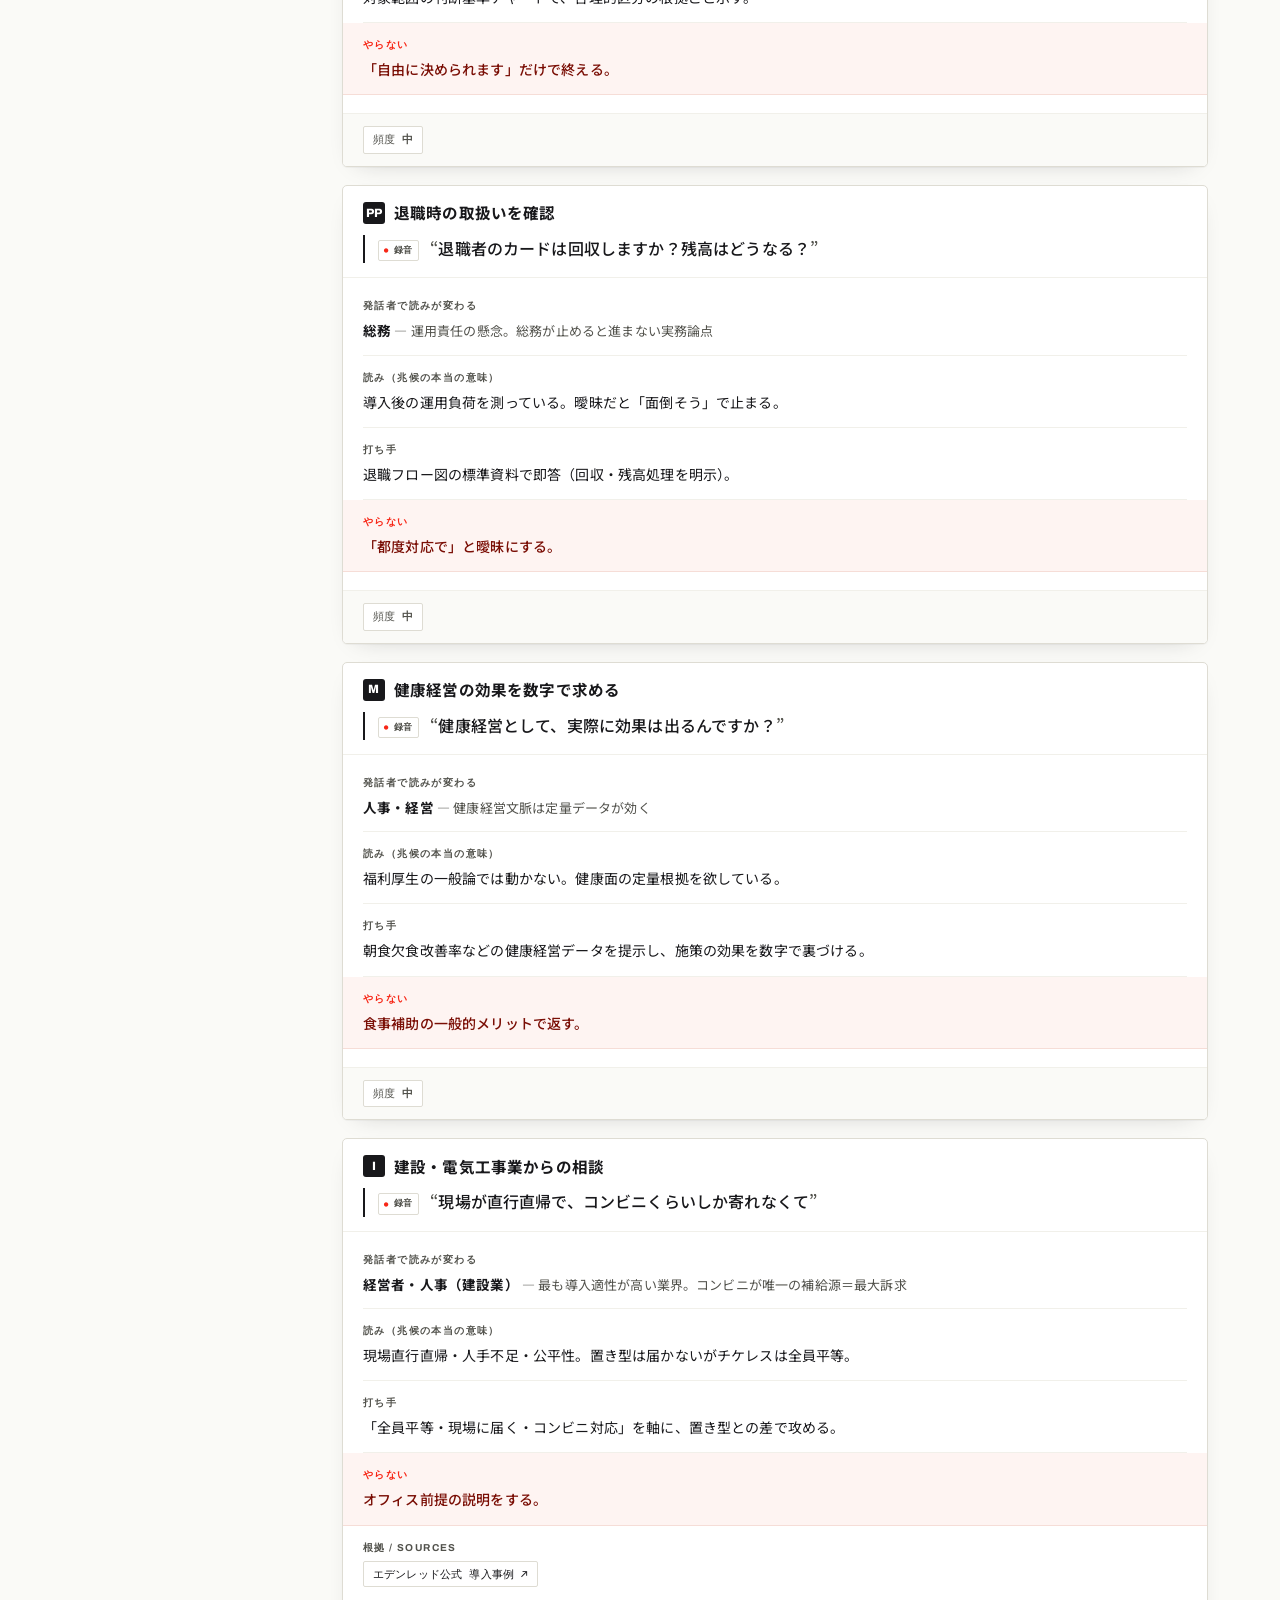
==== commit 84a269a2: "Simplify playbook header: MEDDPICC & FAQ, drop status filters. Remove thesis copy, data ribbon, and " ====
--- a/public/index.html
+++ b/public/index.html
@@ -4,7 +4,7 @@
 <meta charset="UTF-8">
 <meta name="viewport" content="width=device-width, initial-scale=1.0">
 <meta name="robots" content="noindex,nofollow">
-<title>TRT 営業 実践知 — MEDDPICC × 顧客の声</title>
+<title>MEDDPICC & FAQ — TRT Sales Playbook</title>
 <link rel="preconnect" href="https://fonts.googleapis.com">
 <link rel="preconnect" href="https://fonts.gstatic.com" crossorigin>
 <link href="https://fonts.googleapis.com/css2?family=Archivo:wght@600;700;800&family=JetBrains+Mono:wght@500;700&family=Noto+Sans+JP:wght@400;500;700&display=swap" rel="stylesheet">
@@ -160,10 +160,8 @@
   <div class="wrap head-grid">
     <div>
       <span class="eyebrow">Edenred Ticket Restaurant ／ Sales Playbook</span>
-      <h1>営業 実践知 — 顧客の一言から、読みと打ち手を引く</h1>
-      <p class="thesis">MEDDPICC を棚に、録音文字起こしから拾った「顧客の生の声」を索引化。商談前・商談中に逆引きするための、現場の第三層（実践知）。</p>
-    </div>
-    <span class="ribbon">実データ版 ／ 約190商談分析</span>
+      <h1>MEDDPICC & FAQ</h1>
+    </div>
   </div>
 </header>
 
@@ -173,13 +171,8 @@
       <svg width="16" height="16" viewBox="0 0 16 16" fill="none"><circle cx="7" cy="7" r="5" stroke="#18181B" stroke-width="1.6"/><path d="M11 11l3.5 3.5" stroke="#18181B" stroke-width="1.6" stroke-linecap="round"/></svg>
       <input id="q" type="search" placeholder="顧客が言った言葉で引く（例：非課税、上に確認、レシート）" autocomplete="off">
     </label>
-    <div class="statusfilter" role="group" aria-label="状態で絞り込み">
-      <button class="chip" id="f-all" aria-pressed="true">すべて</button>
-      <button class="chip" id="f-proven" aria-pressed="false">実証のみ</button>
-      <button class="chip" id="f-hyp" aria-pressed="false">仮説のみ</button>
-    </div>
     <div class="statusfilter" role="group" aria-label="並び替え">
-      <button class="chip" id="sort-shelf" aria-pressed="true">MEDDPICC順</button>
+      <button class="chip" id="sort-original" aria-pressed="true">収録順</button>
       <button class="chip" id="sort-freq" aria-pressed="false">FAQ頻度順</button>
     </div>
   </div>
@@ -219,11 +212,8 @@
 const EMPTY_MSG = "<b>未着手（0件）</b><br>この棚は、文字起こし分析から流し込み予定です。構造はもう用意できています。";
 
 let active = "ALL";        // shelf key or ALL
-let statusF = "all";       // all | proven | hyp
-let sortMode = "shelf";    // shelf | freq
+let sortMode = "original"; // original（cards.json 収録順）| freq
 let query = "";
-
-const SHELF_ORDER = Object.fromEntries(SHELVES.map((s, i) => [s.key, i]));
 
 /** 商談文字起こし上の言及頻度（freq 文字列 → スコア） */
 function freqScore(freq) {
@@ -244,10 +234,8 @@
       return d !== 0 ? d : (a._idx ?? 0) - (b._idx ?? 0);
     });
   }
-  return [...list].sort((a, b) => {
-    const d = (SHELF_ORDER[a.shelf] ?? 99) - (SHELF_ORDER[b.shelf] ?? 99);
-    return d !== 0 ? d : (a._idx ?? 0) - (b._idx ?? 0);
-  });
+  // 収録順＝Claude 正本の並び（v0.8 反映時の意図順）。棚は左ナビで絞る。
+  return [...list].sort((a, b) => (a._idx ?? 0) - (b._idx ?? 0));
 }
 
 const $ = s => document.querySelector(s);
@@ -272,12 +260,6 @@
     b.onclick = ()=>{ active = (active===s.key? "ALL" : s.key); render(); };
     spineEl.appendChild(b);
   });
-}
-
-function statusPill(st){
-  return st==="proven"
-    ? `<span class="pill proven"><span class="dot proven"></span>実証</span>`
-    : `<span class="pill hyp"><span class="dot hyp"></span>仮説・未検証</span>`;
 }
 
 function cardHTML(c, rank){
@@ -324,7 +306,6 @@
       ${srcBlock}
     </div>
     <div class="meta">
-      ${statusPill(c.status)}
       ${rankBadge}
       <span class="pill freq">${c.freq}</span>
     </div>
@@ -335,7 +316,6 @@
   renderSpine();
   let list = CARDS.filter(c=>{
     if(active!=="ALL" && c.shelf!==active) return false;
-    if(statusF!=="all" && c.status!==statusF) return false;
     if(query){
       const hay = (c.scene+c.quote+c.read+c.doIt+c.dont+c.speaker).toLowerCase();
       if(!hay.includes(query)) return false;
@@ -347,12 +327,12 @@
 
   const shelfNm = active==="ALL" ? "全棚" :
     (()=>{const s=SHELVES.find(x=>x.key===active);return `${s.k}・${s.nm}`;})();
-  const sortNm = sortMode === "freq" ? "FAQ頻度順" : "MEDDPICC順";
+  const sortNm = sortMode === "freq" ? "FAQ頻度順" : "収録順";
   countEl.textContent = `${shelfNm} — ${list.length} 件 · ${sortNm}` + (query?` · 「${query}」`:"");
 
   if(list.length===0){
     // empty shelf vs no match
-    const shelfHasNone = active!=="ALL" && CARDS.filter(c=>c.shelf===active).length===0 && !query && statusF==="all";
+    const shelfHasNone = active!=="ALL" && CARDS.filter(c=>c.shelf===active).length===0 && !query;
     cardsEl.innerHTML = `<div class="empty-note">${shelfHasNone?EMPTY_MSG:"該当なし。検索語や絞り込みを変えてください。"}</div>`;
     return;
   }
@@ -361,21 +341,12 @@
 
 function setSort(mode) {
   sortMode = mode;
-  $("#sort-shelf").setAttribute("aria-pressed", mode === "shelf");
+  $("#sort-original").setAttribute("aria-pressed", mode === "original");
   $("#sort-freq").setAttribute("aria-pressed", mode === "freq");
   render();
 }
 
-// status chips
-function setStatus(v){
-  statusF = v;
-  ["all","proven","hyp"].forEach(x=>$("#f-"+x).setAttribute("aria-pressed", x===v));
-  render();
-}
-$("#f-all").onclick   = ()=>setStatus("all");
-$("#f-proven").onclick= ()=>setStatus("proven");
-$("#f-hyp").onclick   = ()=>setStatus("hyp");
-$("#sort-shelf").onclick = ()=>setSort("shelf");
+$("#sort-original").onclick = ()=>setSort("original");
 $("#sort-freq").onclick  = ()=>setSort("freq");
 
 $("#q").addEventListener("input", e=>{ query = e.target.value.trim().toLowerCase(); render(); });
@@ -386,7 +357,10 @@
     if (!res.ok) throw new Error('HTTP ' + res.status);
     const data = await res.json();
     const raw = data.cards ?? data;
-    CARDS = raw.map((c, i) => ({ ...c, _idx: i }));
+    const excluded = new Set(data.meta?.excluded ?? []);
+    CARDS = raw
+      .map((c, i) => ({ ...c, _idx: i }))
+      .filter((c) => !c.hidden && !excluded.has(c.scene));
     render();
   } catch (err) {
     cardsEl.innerHTML = '<div class="empty-note"><b>cards.json の読み込みに失敗しました</b><br>' + err.message + '</div>';
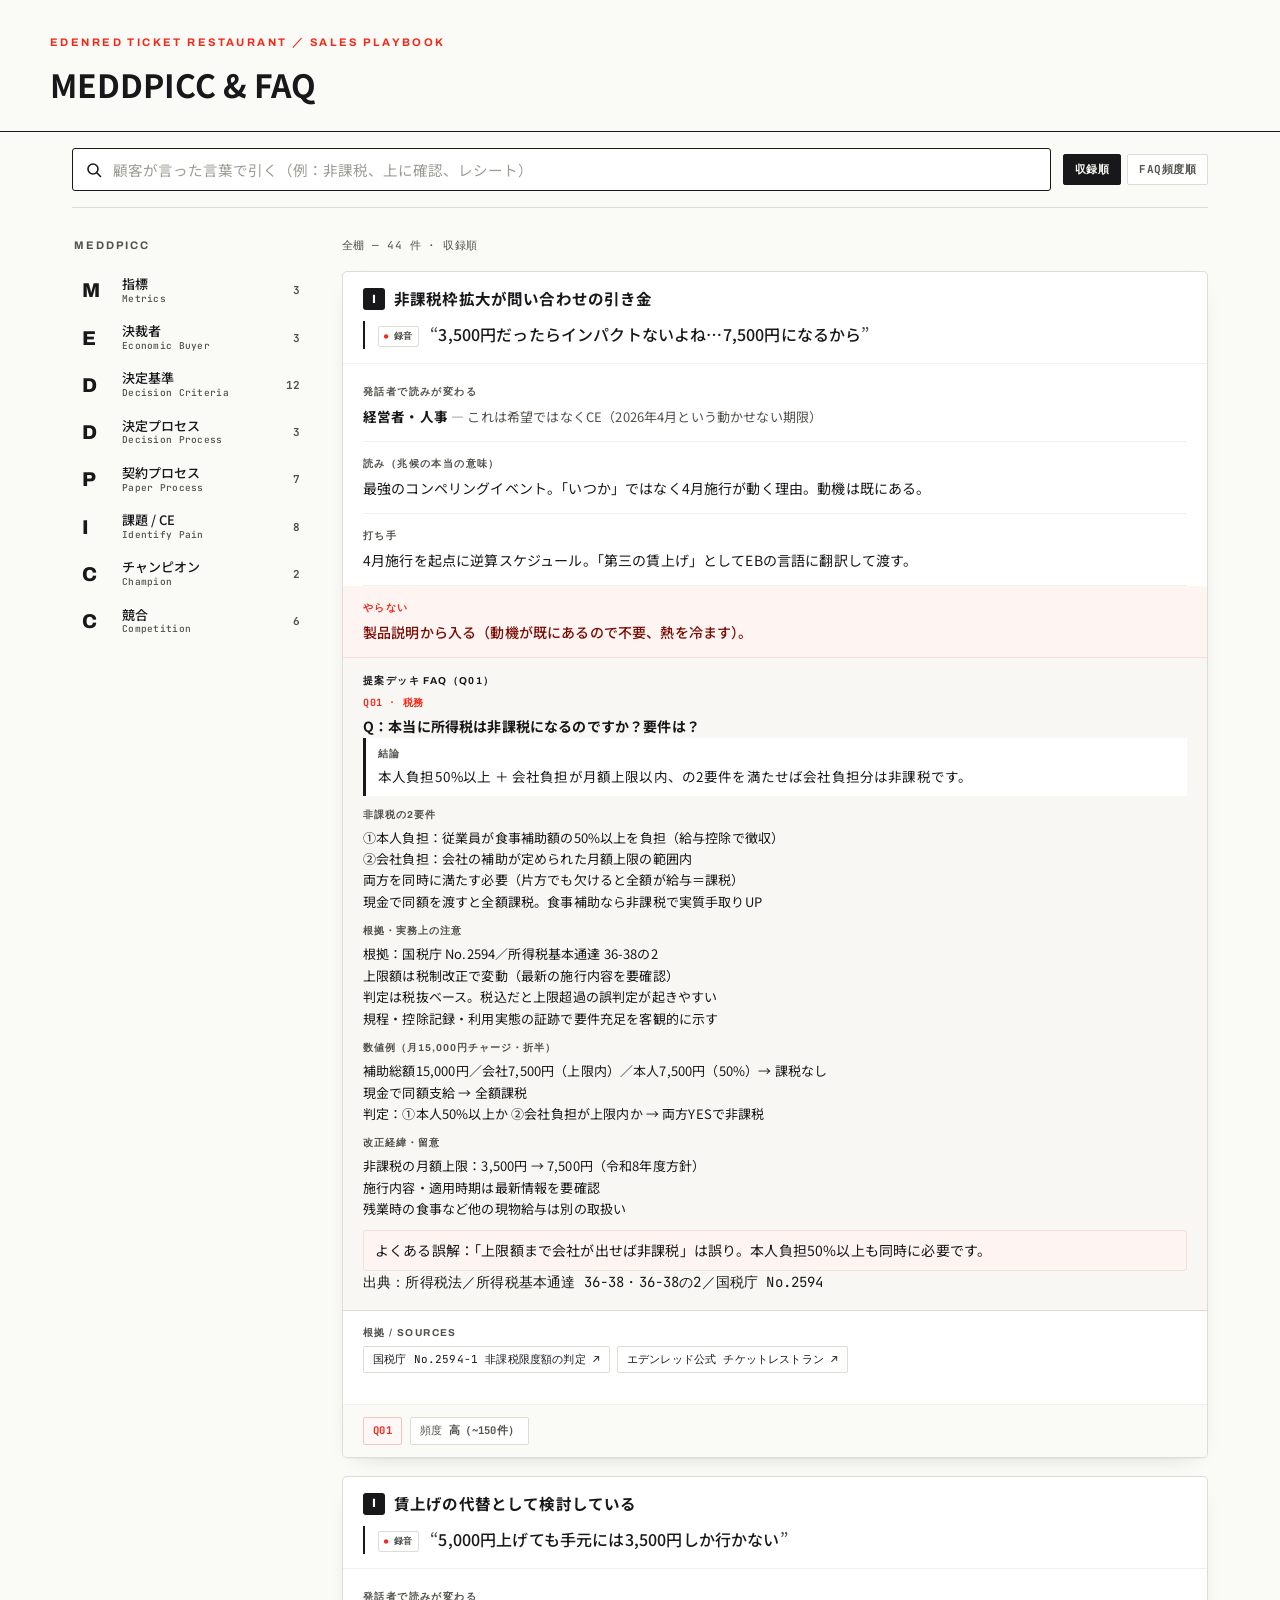
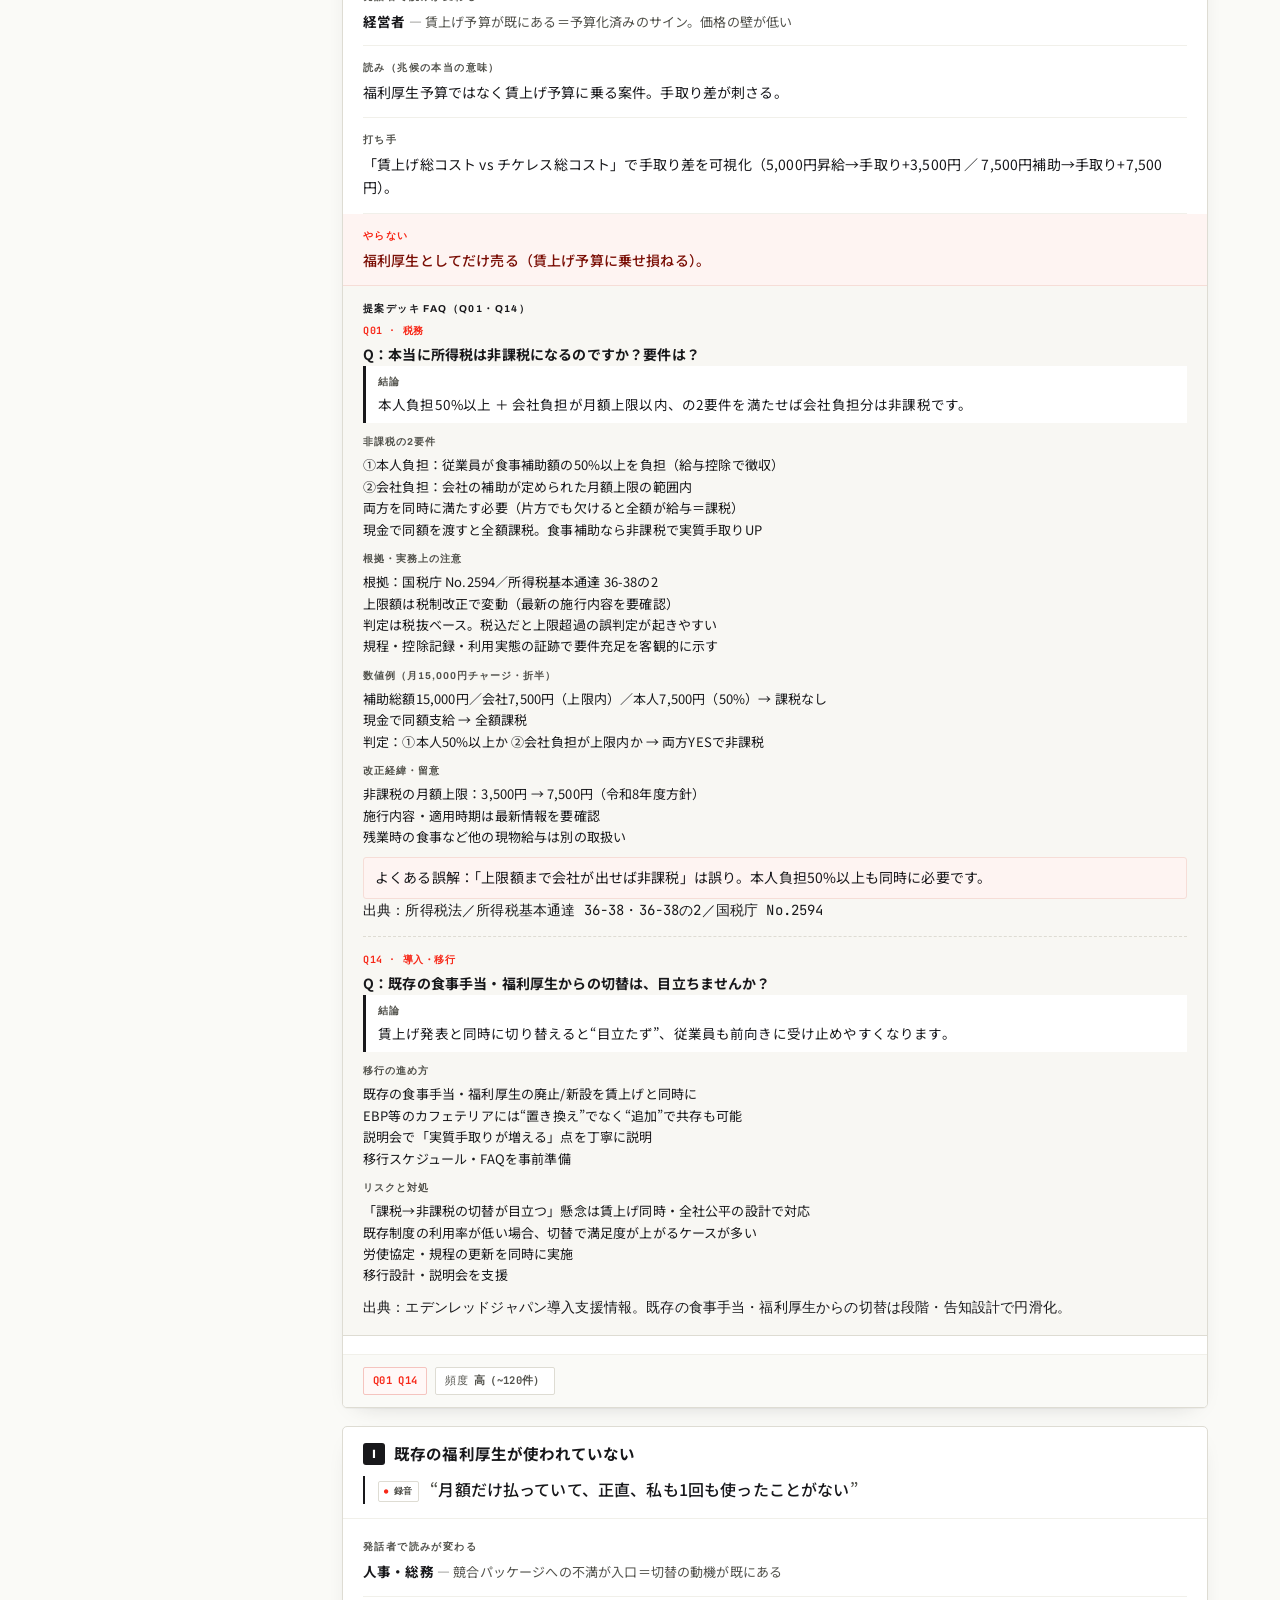
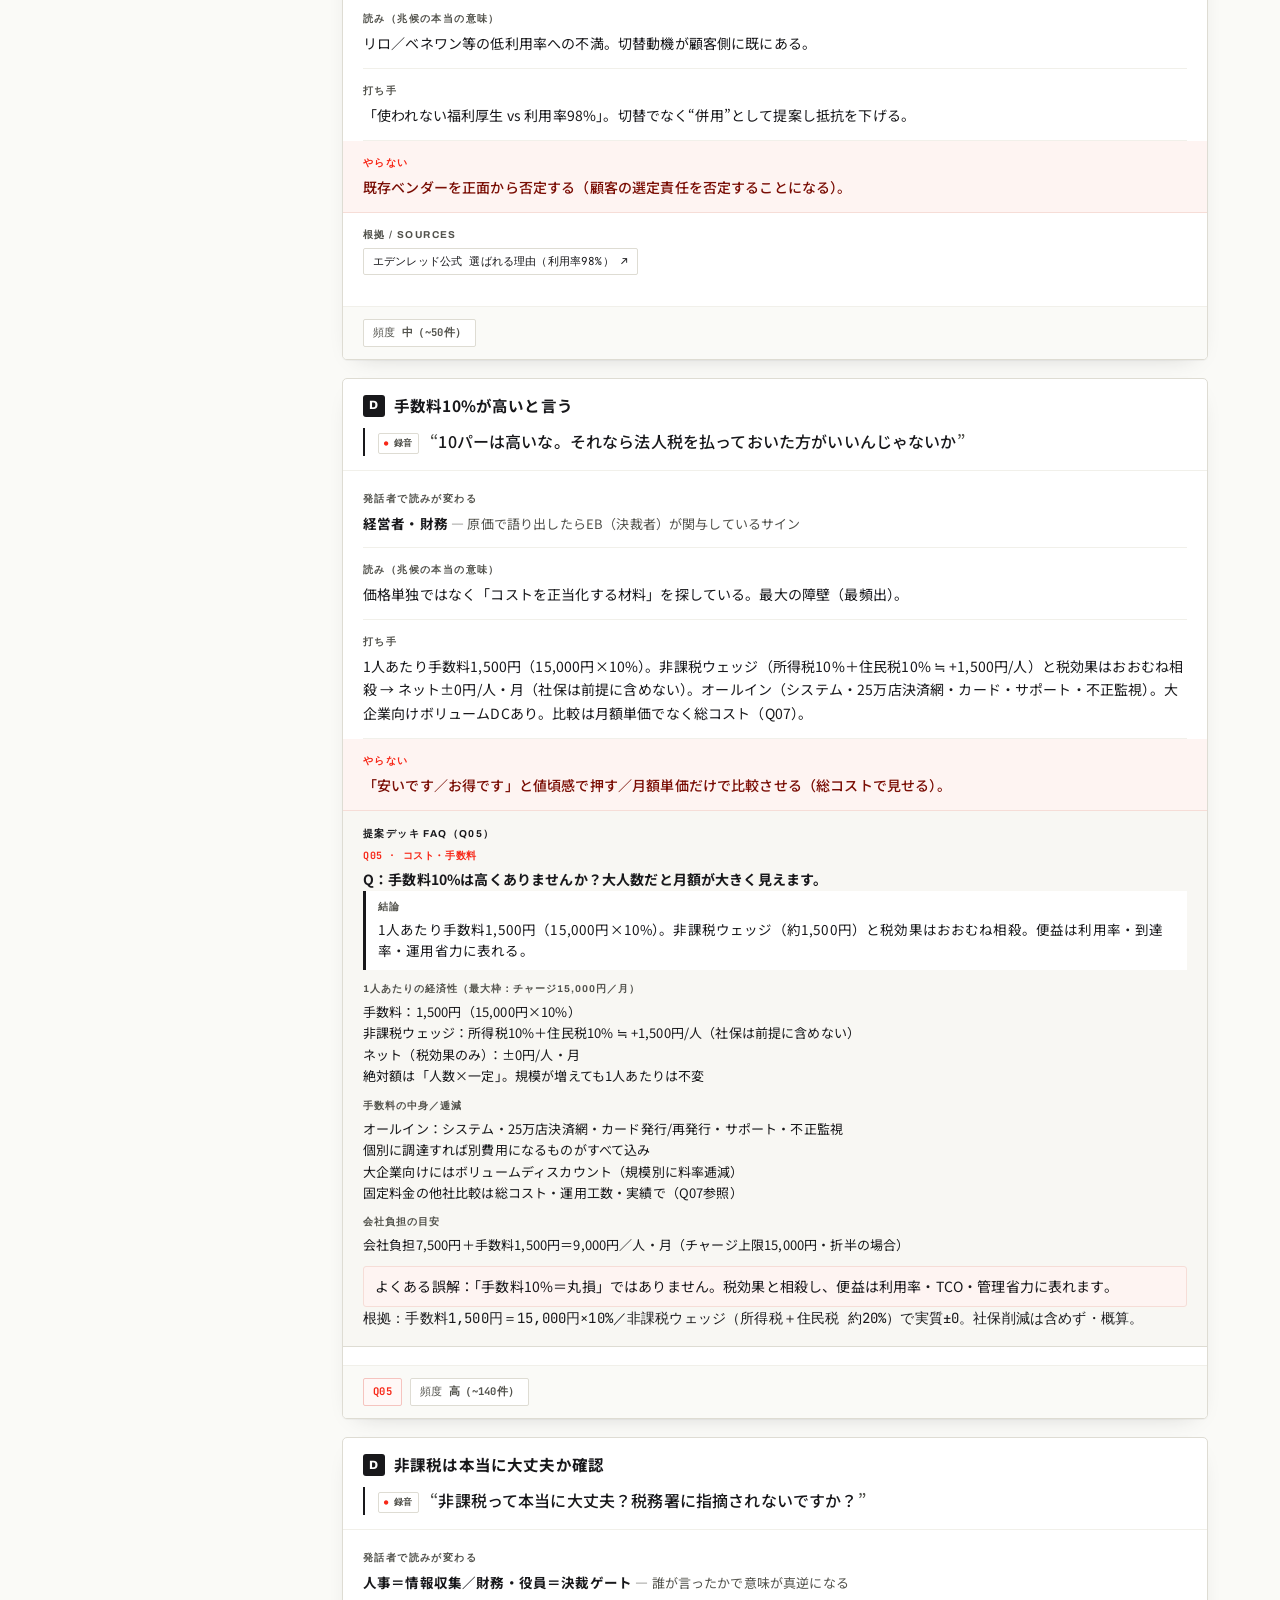
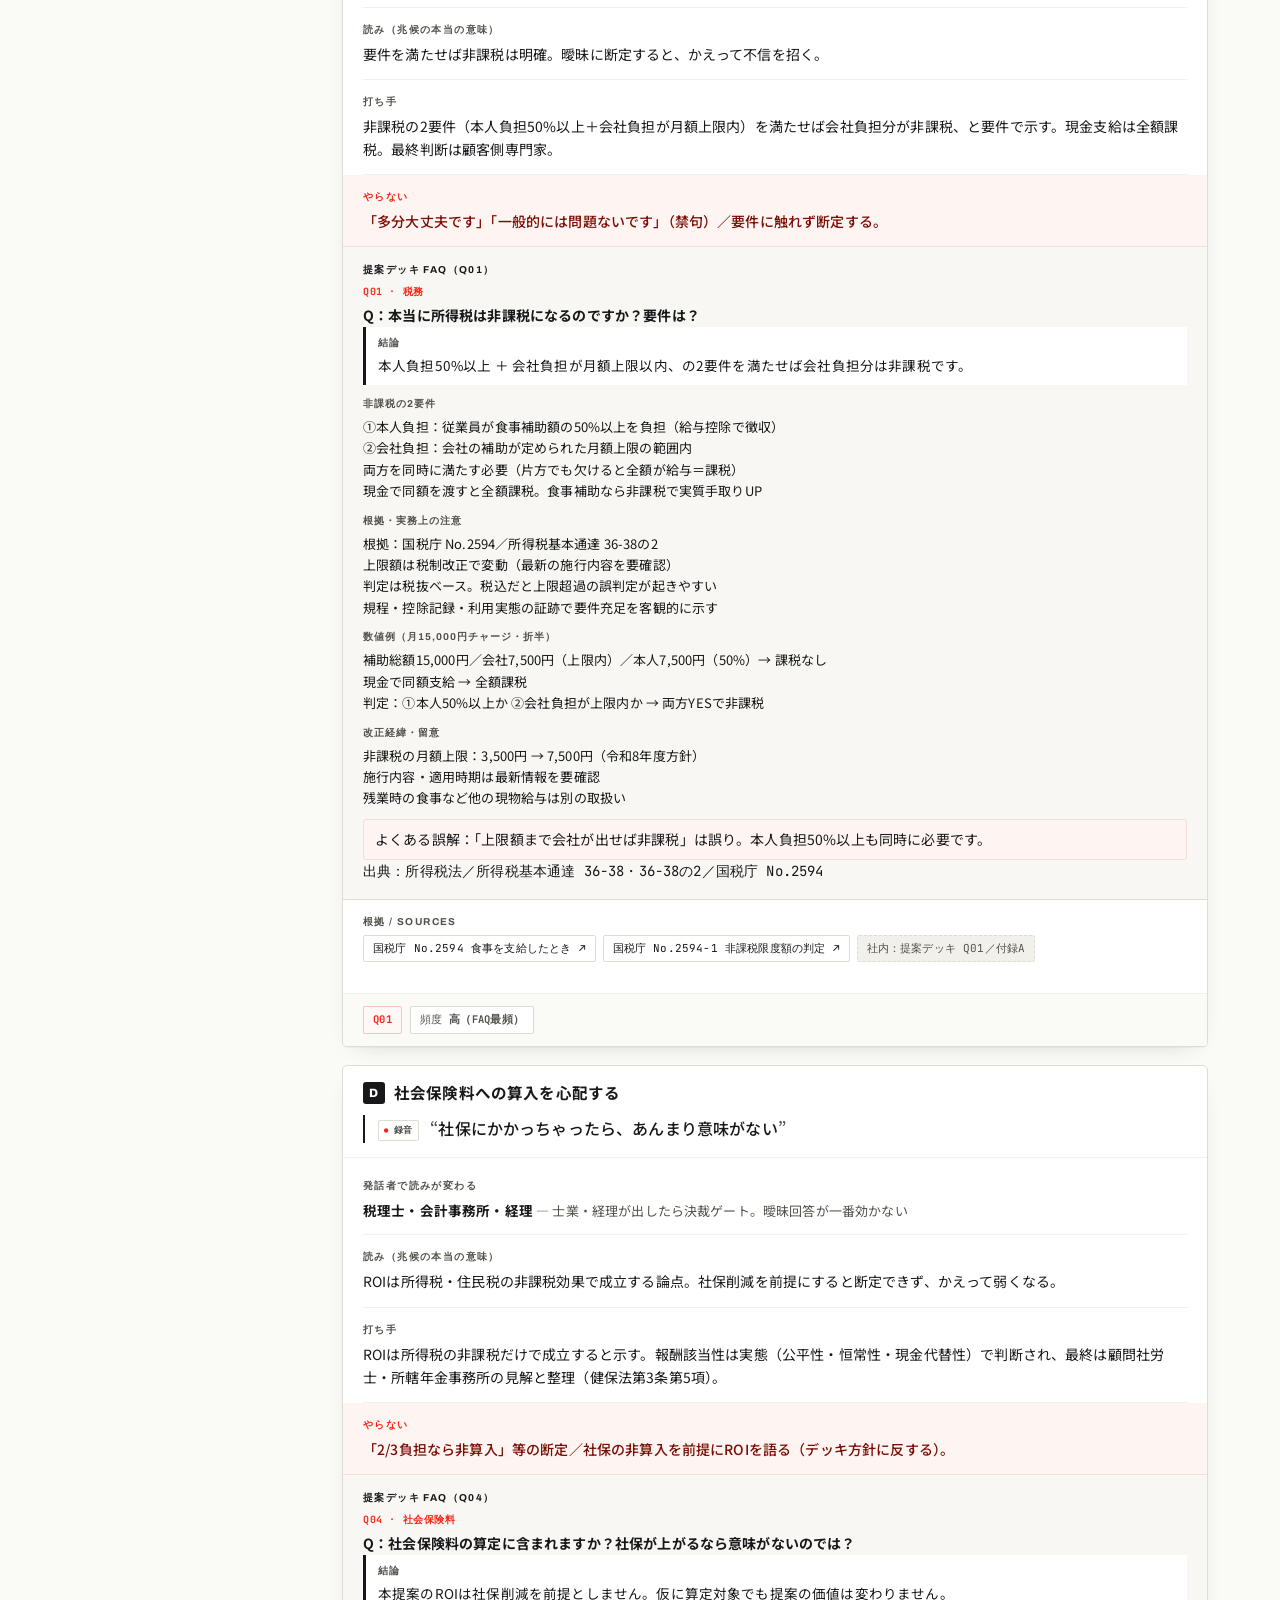
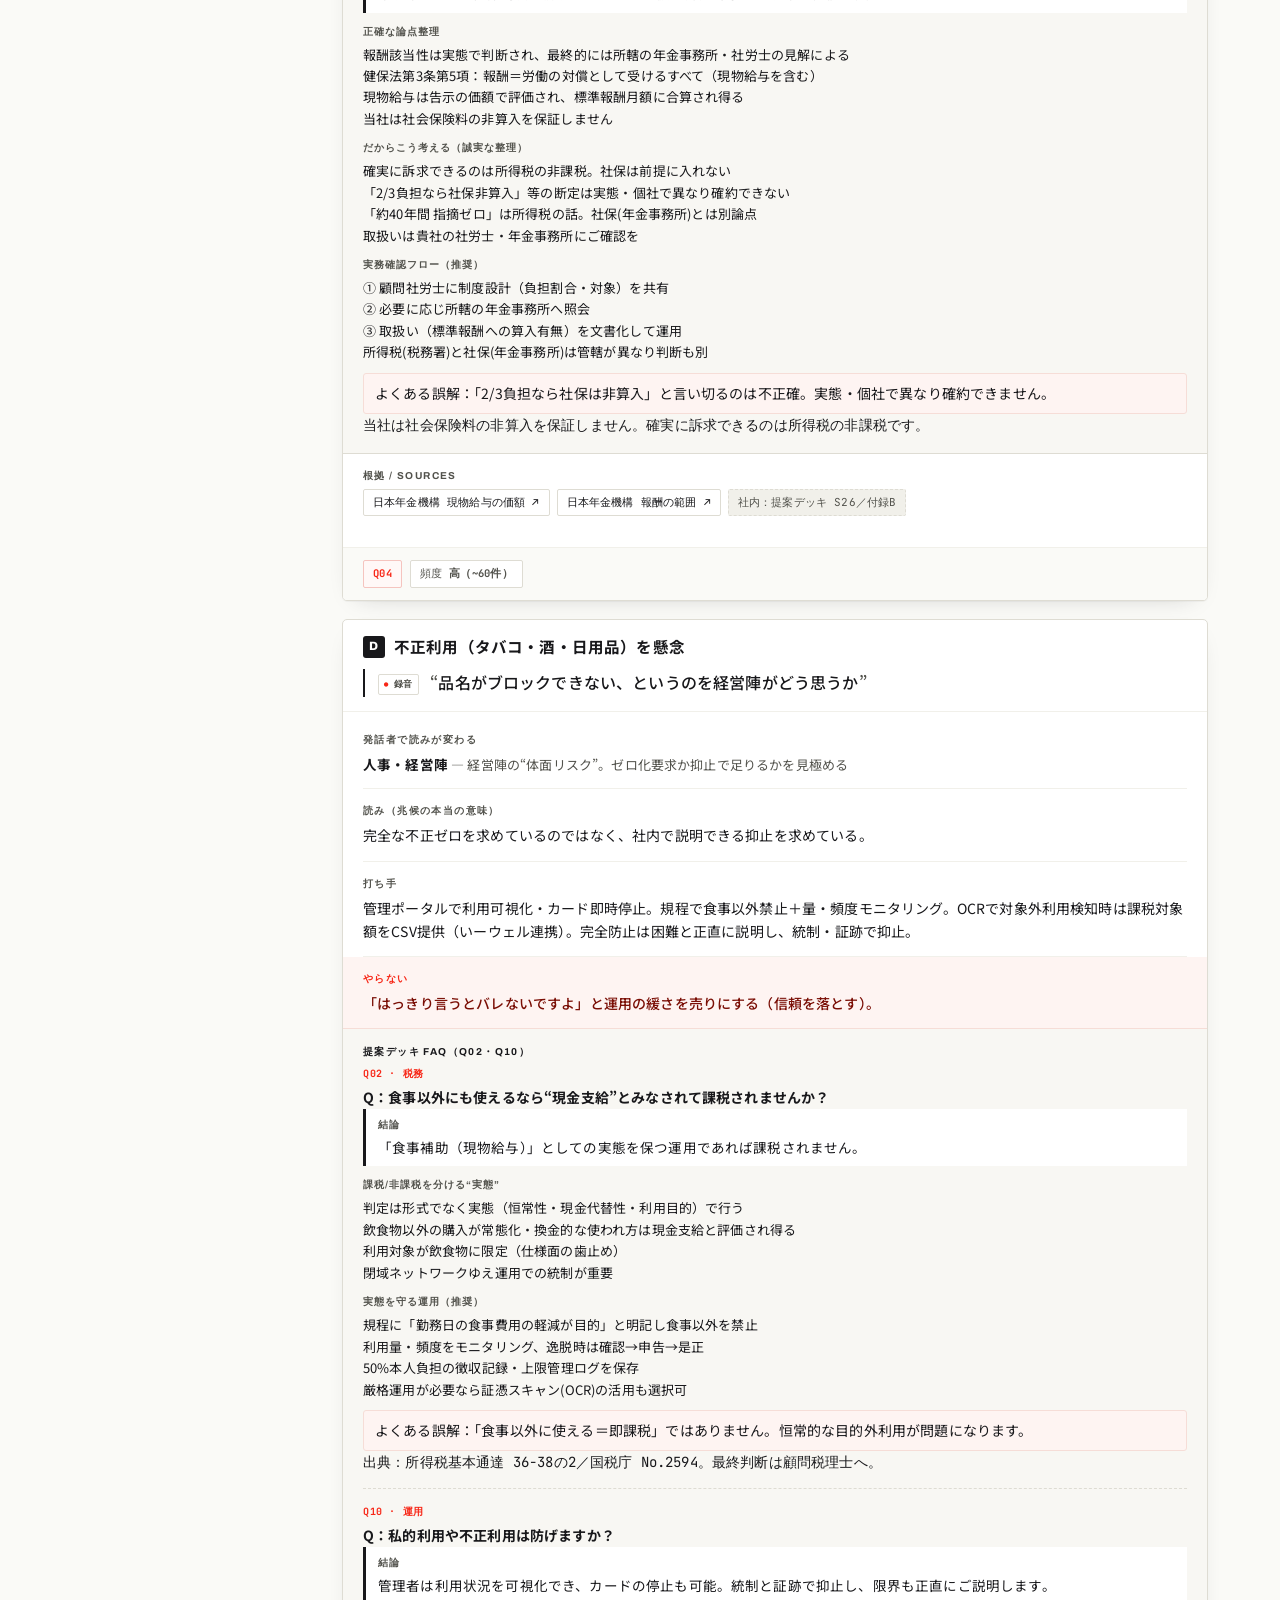
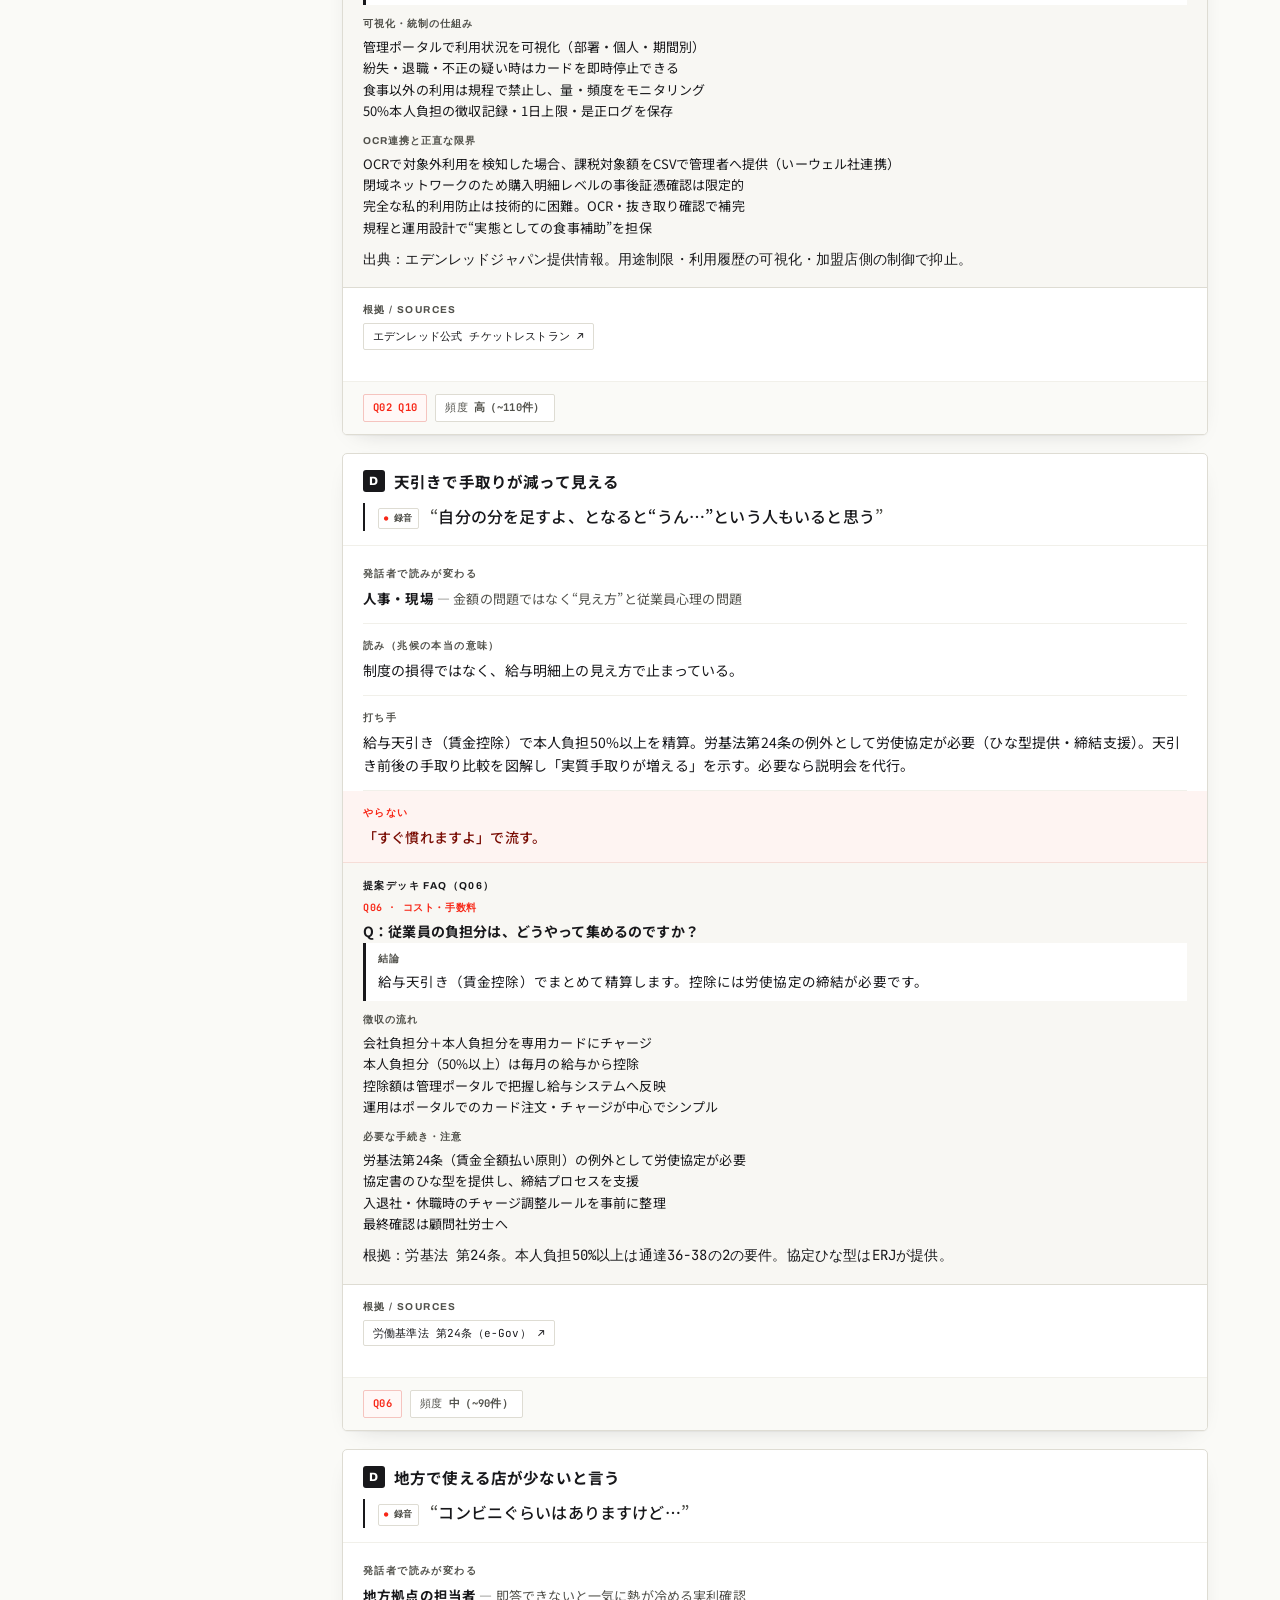
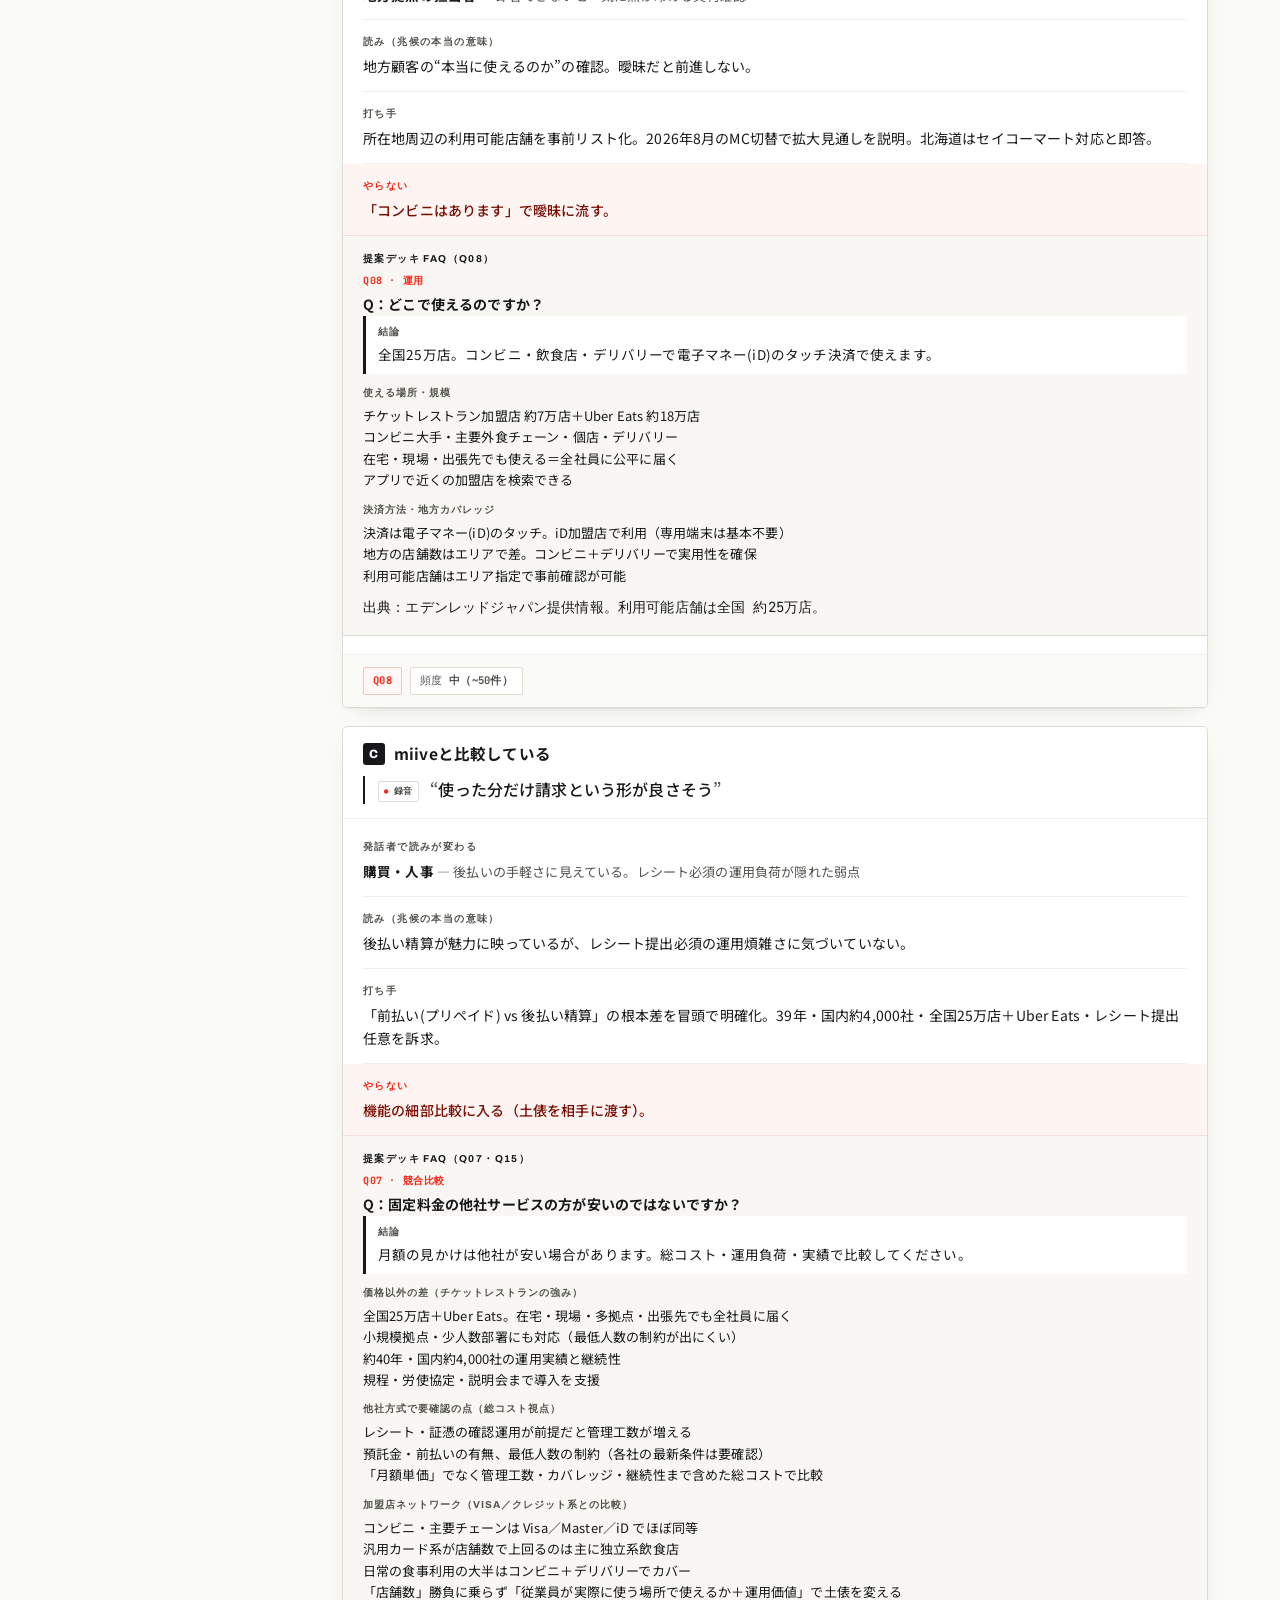
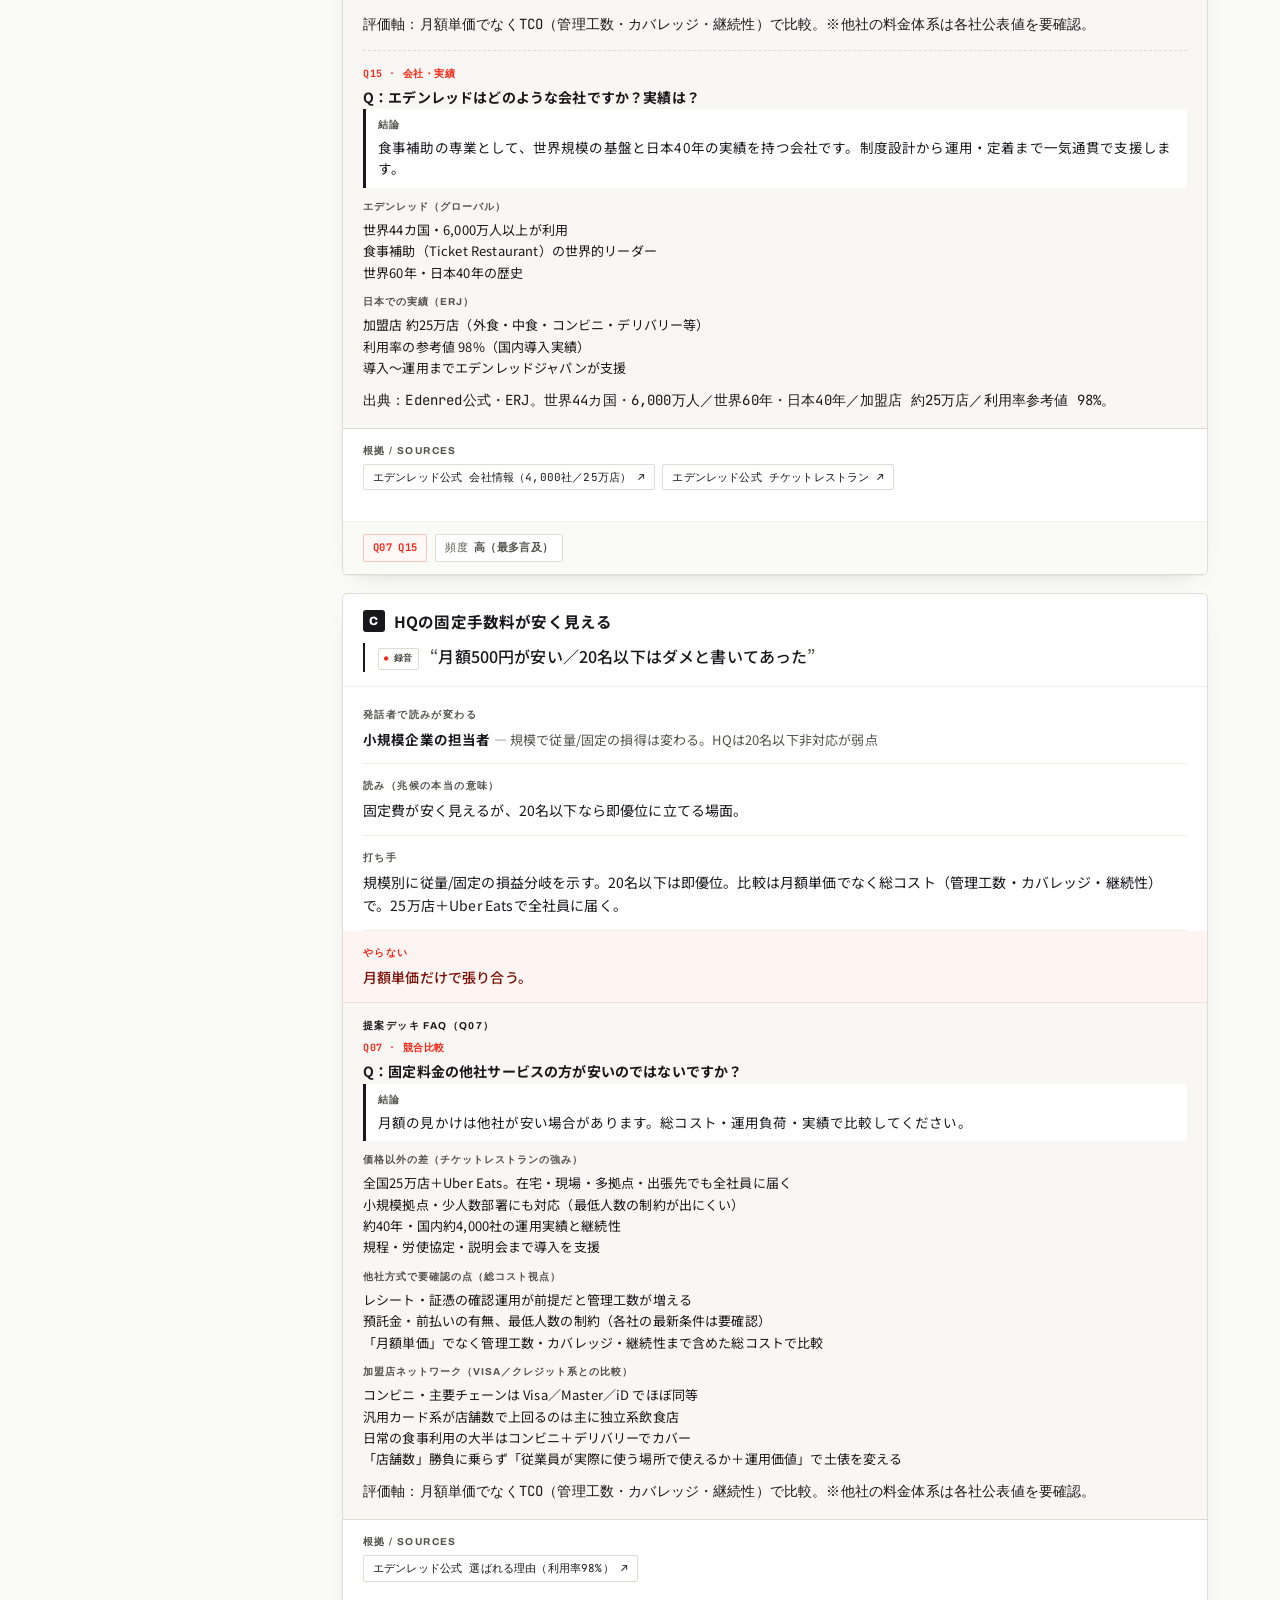
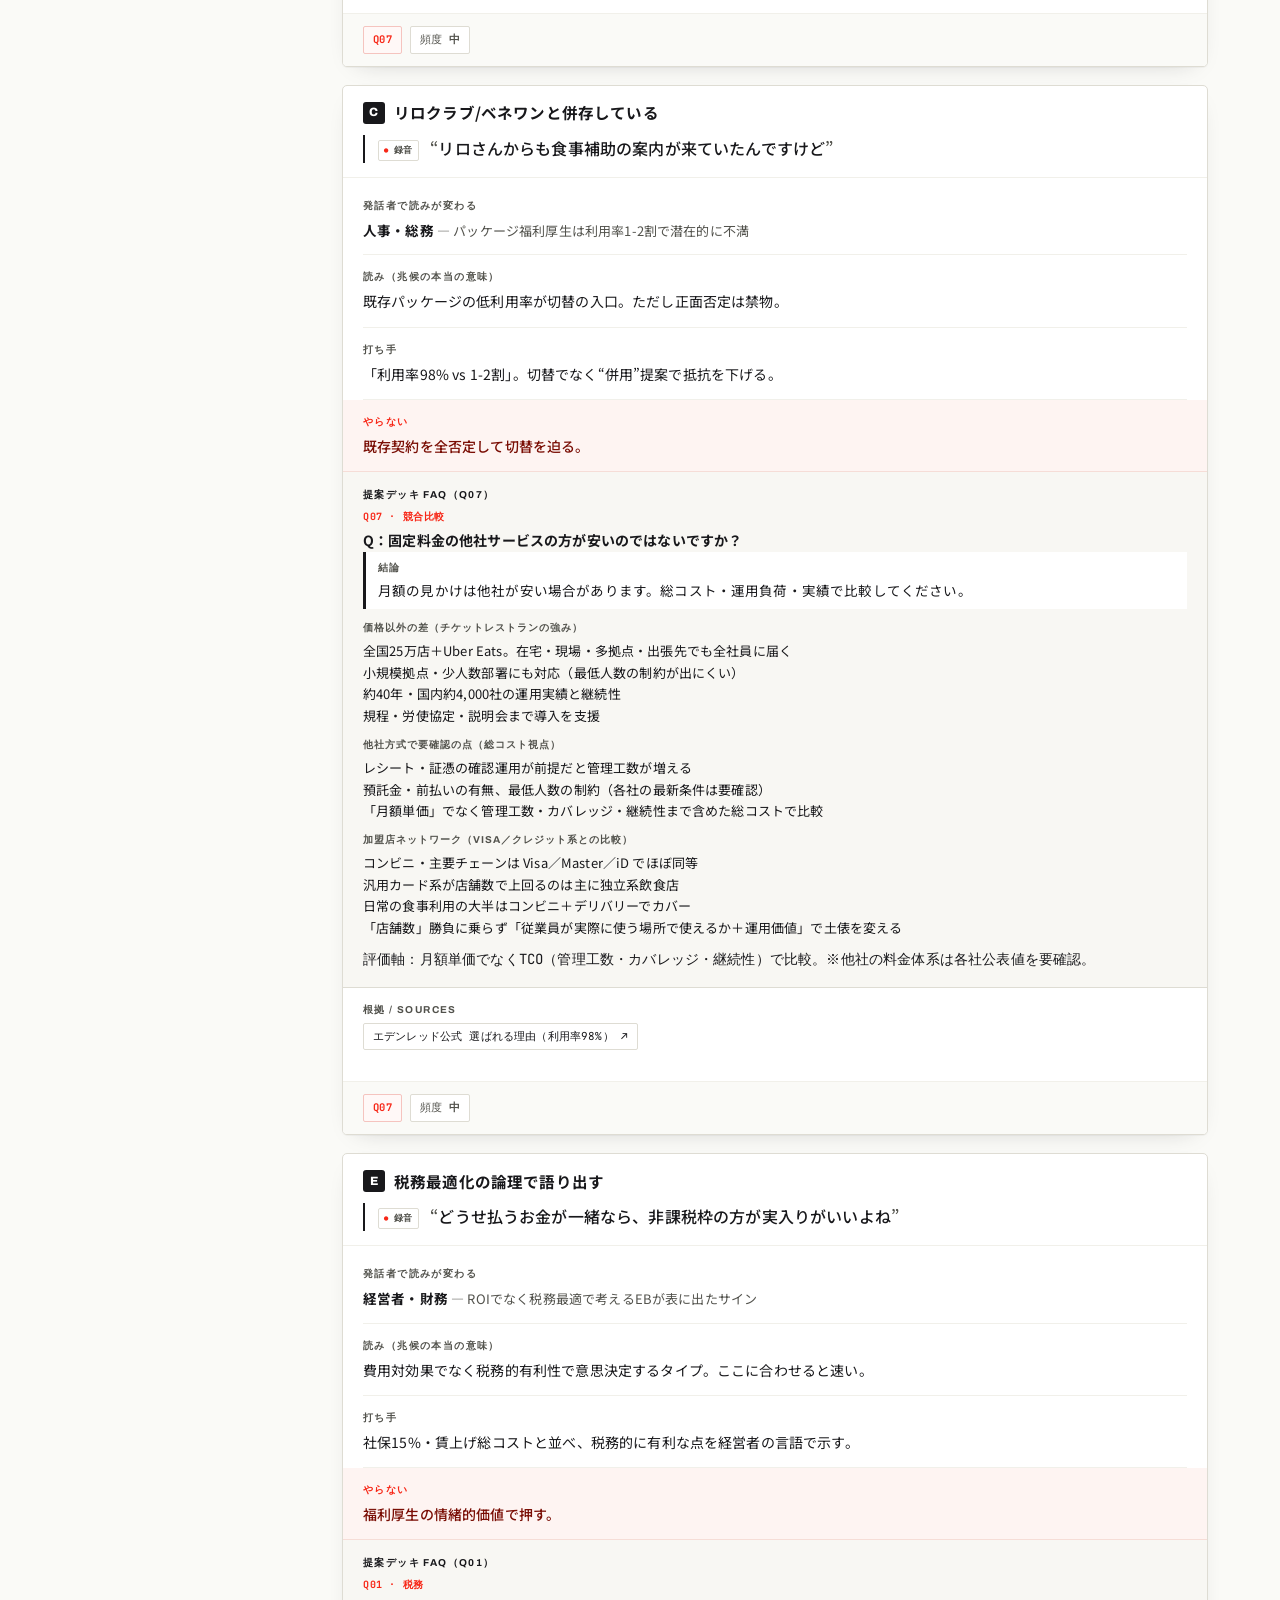
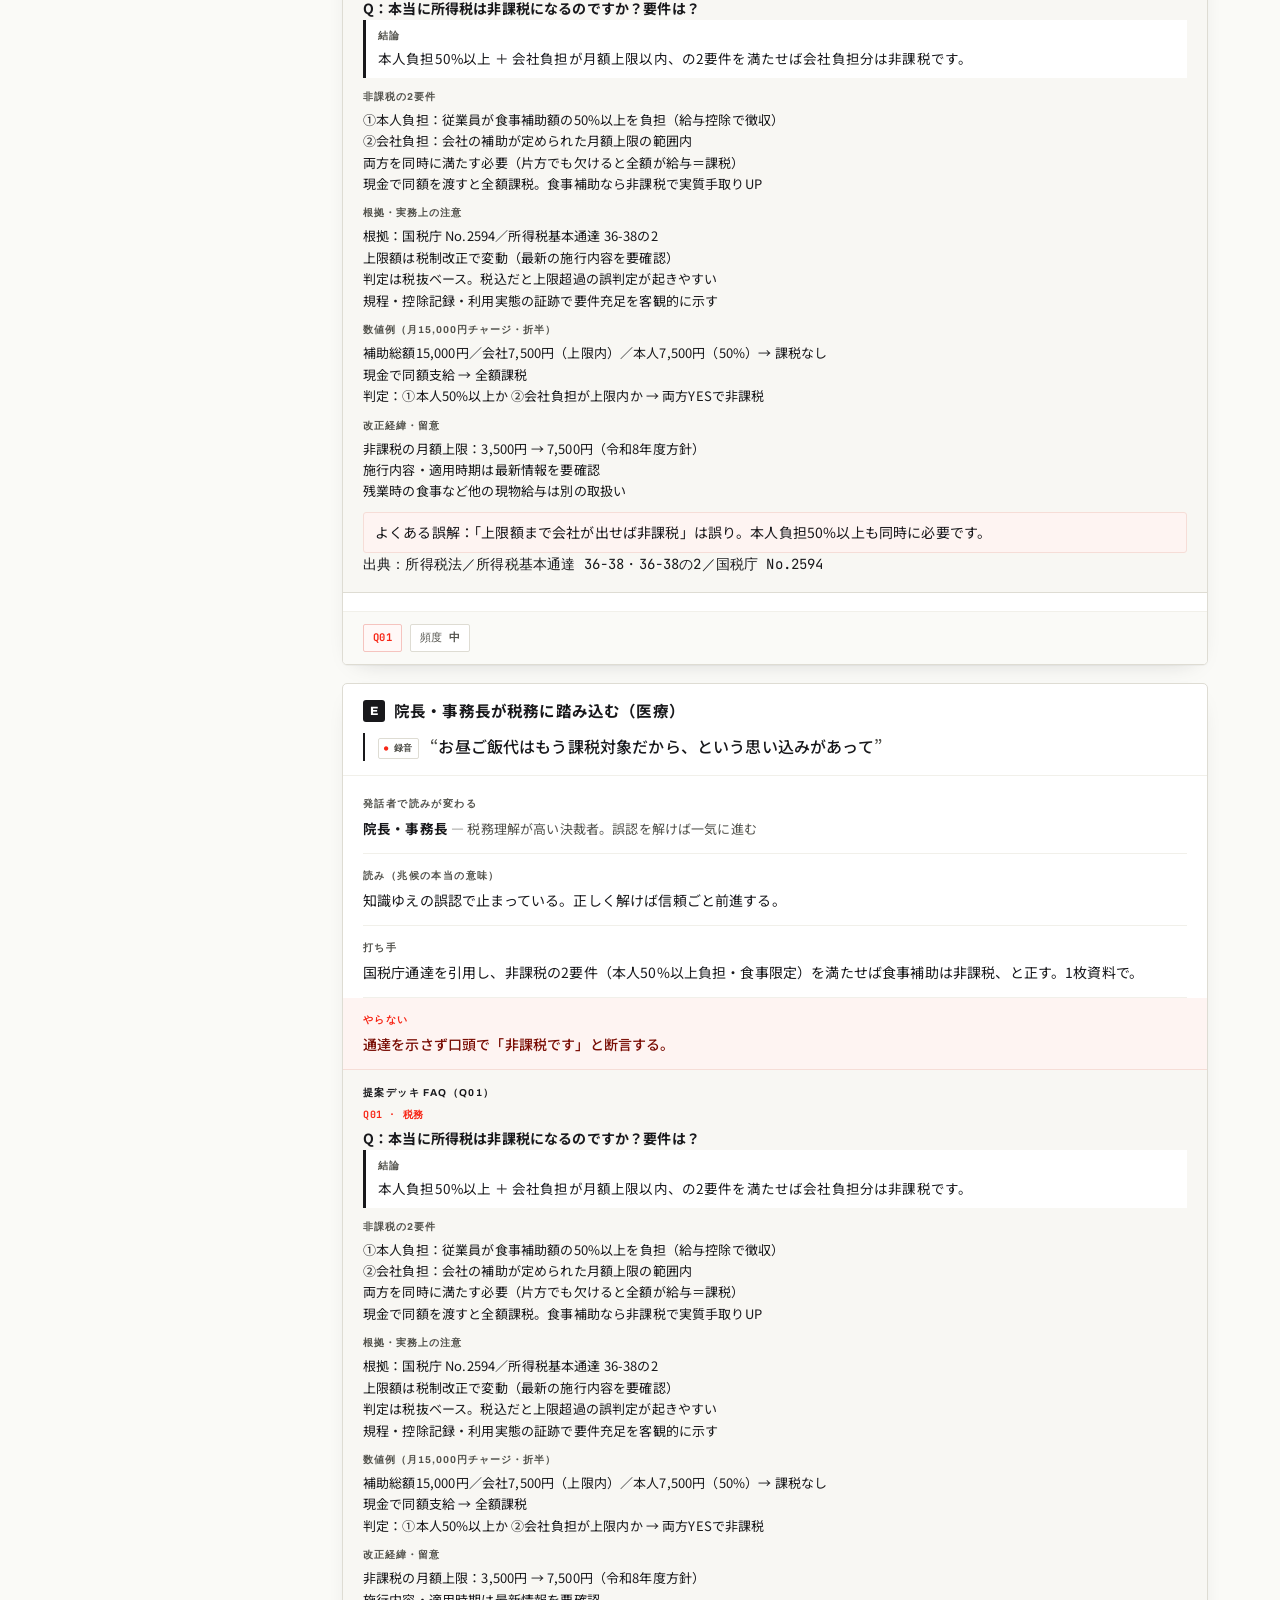
==== commit 74ef1b48: "Integrate merge-deck FAQ Q01-Q15 into playbook cards v0.9. Attach full deck FAQ blocks to 29 cards, " ====
--- a/public/index.html
+++ b/public/index.html
@@ -152,6 +152,28 @@
   a.src.link:hover{border-color:var(--ink);background:var(--paper-2)}
   a.src.link:focus-visible{outline:2px solid var(--red);outline-offset:2px}
   .src.internal{color:var(--ink-2);background:var(--paper-2);border-style:dashed}
+
+  /* deck FAQ block */
+  .field.faq{background:#F8F7F3;margin:0 -20px;padding:14px 20px 16px;border-bottom:1px solid var(--hair)}
+  .field.faq .flabel{color:var(--ink)}
+  .faq-block+.faq-block{margin-top:14px;padding-top:14px;border-top:1px dashed var(--hair)}
+  .faq-id{font-family:"JetBrains Mono",monospace;font-size:10px;font-weight:700;color:var(--red);
+    letter-spacing:.06em;margin-bottom:4px}
+  .faq-cat{font-size:11px;color:var(--ink-2);margin-bottom:8px}
+  .faq-q{font-size:14px;font-weight:700;margin:0 0 10px;line-height:1.45}
+  .faq-conclusion{background:#fff;border-left:3px solid var(--ink);padding:8px 12px;margin:0 0 10px;
+    font-size:13.5px;line-height:1.6}
+  .faq-conclusion strong{font-family:"Archivo",sans-serif;font-size:10px;letter-spacing:.12em;
+    text-transform:uppercase;display:block;margin-bottom:4px;color:var(--ink-2)}
+  .faq-section{margin:0 0 10px}
+  .faq-section h4{font-family:"Archivo",sans-serif;font-size:10px;font-weight:700;letter-spacing:.1em;
+    text-transform:uppercase;color:var(--ink-2);margin:0 0 4px}
+  .faq-section p{margin:0;font-size:13px;line-height:1.65;color:var(--ink);white-space:pre-line}
+  .faq-misconception{font-size:12.5px;color:var(--maroon);background:#FEF4F2;border:1px solid #f6ddd7;
+    padding:8px 11px;border-radius:3px;margin:0 0 8px;line-height:1.55}
+  .faq-footnote{font-family:"JetBrains Mono",monospace;font-size:10px;color:var(--ink-2);
+    line-height:1.5;margin:0}
+  .pill.faq-ref{color:var(--red);border-color:#f5c4bf;background:#fff8f7}
 </style>
 </head>
 <body>
@@ -191,8 +213,8 @@
 </div>
 
 <footer class="wrap" style="max-width:1180px">
-  <span>第三層＝兆候 × 読み × 打ち手（特に「やらない」）。第一層・第二層は索引化しない。</span>
-  <span>v0.8 ／ 実データ版（FAQ整合・根拠リンク・FAQ頻度順ソート）</span>
+  <span>第三層＝兆候 × 読み × 打ち手（特に「やらない」）。提案デッキ FAQ Q01–Q15 統合（v0.9）。</span>
+  <span>v0.9 ／ マージ版PPTX FAQ</span>
 </footer>
 
 <script>
@@ -260,6 +282,35 @@
     b.onclick = ()=>{ active = (active===s.key? "ALL" : s.key); render(); };
     spineEl.appendChild(b);
   });
+}
+
+function esc(s){ return String(s??'').replace(/&/g,'&amp;').replace(/</g,'&lt;').replace(/>/g,'&gt;'); }
+
+function faqOneHTML(f){
+  if(!f) return '';
+  const sections = (f.sections||[]).map(s=>`
+    <div class="faq-section">
+      <h4>${esc(s.title)}</h4>
+      <p>${esc(s.body)}</p>
+    </div>`).join('');
+  return `<div class="faq-block">
+    <div class="faq-id">${esc(f.id)} · ${esc(f.category)}</div>
+    <p class="faq-q">Q：${esc(f.question)}</p>
+    <div class="faq-conclusion"><strong>結論</strong>${esc(f.conclusion)}</div>
+    ${sections}
+    ${f.misconception?`<p class="faq-misconception">よくある誤解：${esc(f.misconception)}</p>`:''}
+    ${f.footnote?`<p class="faq-footnote">${esc(f.footnote)}</p>`:''}
+  </div>`;
+}
+
+function faqHTML(c){
+  if(!c.faq) return '';
+  const blocks = Array.isArray(c.faq) ? c.faq.map(faqOneHTML).join('') : faqOneHTML(c.faq);
+  const ids = c.faqIds?.length ? c.faqIds.join('・') : (Array.isArray(c.faq)?c.faq.map(f=>f.id).join('・'):c.faq.id);
+  return `<div class="field faq">
+    <div class="flabel">提案デッキ FAQ（${esc(ids)}）</div>
+    ${blocks}
+  </div>`;
 }
 
 function cardHTML(c, rank){
@@ -303,9 +354,11 @@
         <div class="flabel">やらない</div>
         <p>${c.dont}</p>
       </div>
+      ${faqHTML(c)}
       ${srcBlock}
     </div>
     <div class="meta">
+      ${c.faqIds?.length?`<span class="pill faq-ref">${c.faqIds.join(' ')}</span>`:''}
       ${rankBadge}
       <span class="pill freq">${c.freq}</span>
     </div>
@@ -317,7 +370,11 @@
   let list = CARDS.filter(c=>{
     if(active!=="ALL" && c.shelf!==active) return false;
     if(query){
-      const hay = (c.scene+c.quote+c.read+c.doIt+c.dont+c.speaker).toLowerCase();
+      const faqList = c.faq ? (Array.isArray(c.faq) ? c.faq : [c.faq]) : [];
+      const faqHay = faqList.map(f=>
+        [f.question,f.conclusion,f.misconception,f.footnote,...(f.sections||[]).flatMap(s=>[s.title,s.body])].join(' ')
+      ).join(' ');
+      const hay = (c.scene+c.quote+c.read+c.doIt+c.dont+c.speaker+faqHay).toLowerCase();
       if(!hay.includes(query)) return false;
     }
     return true;
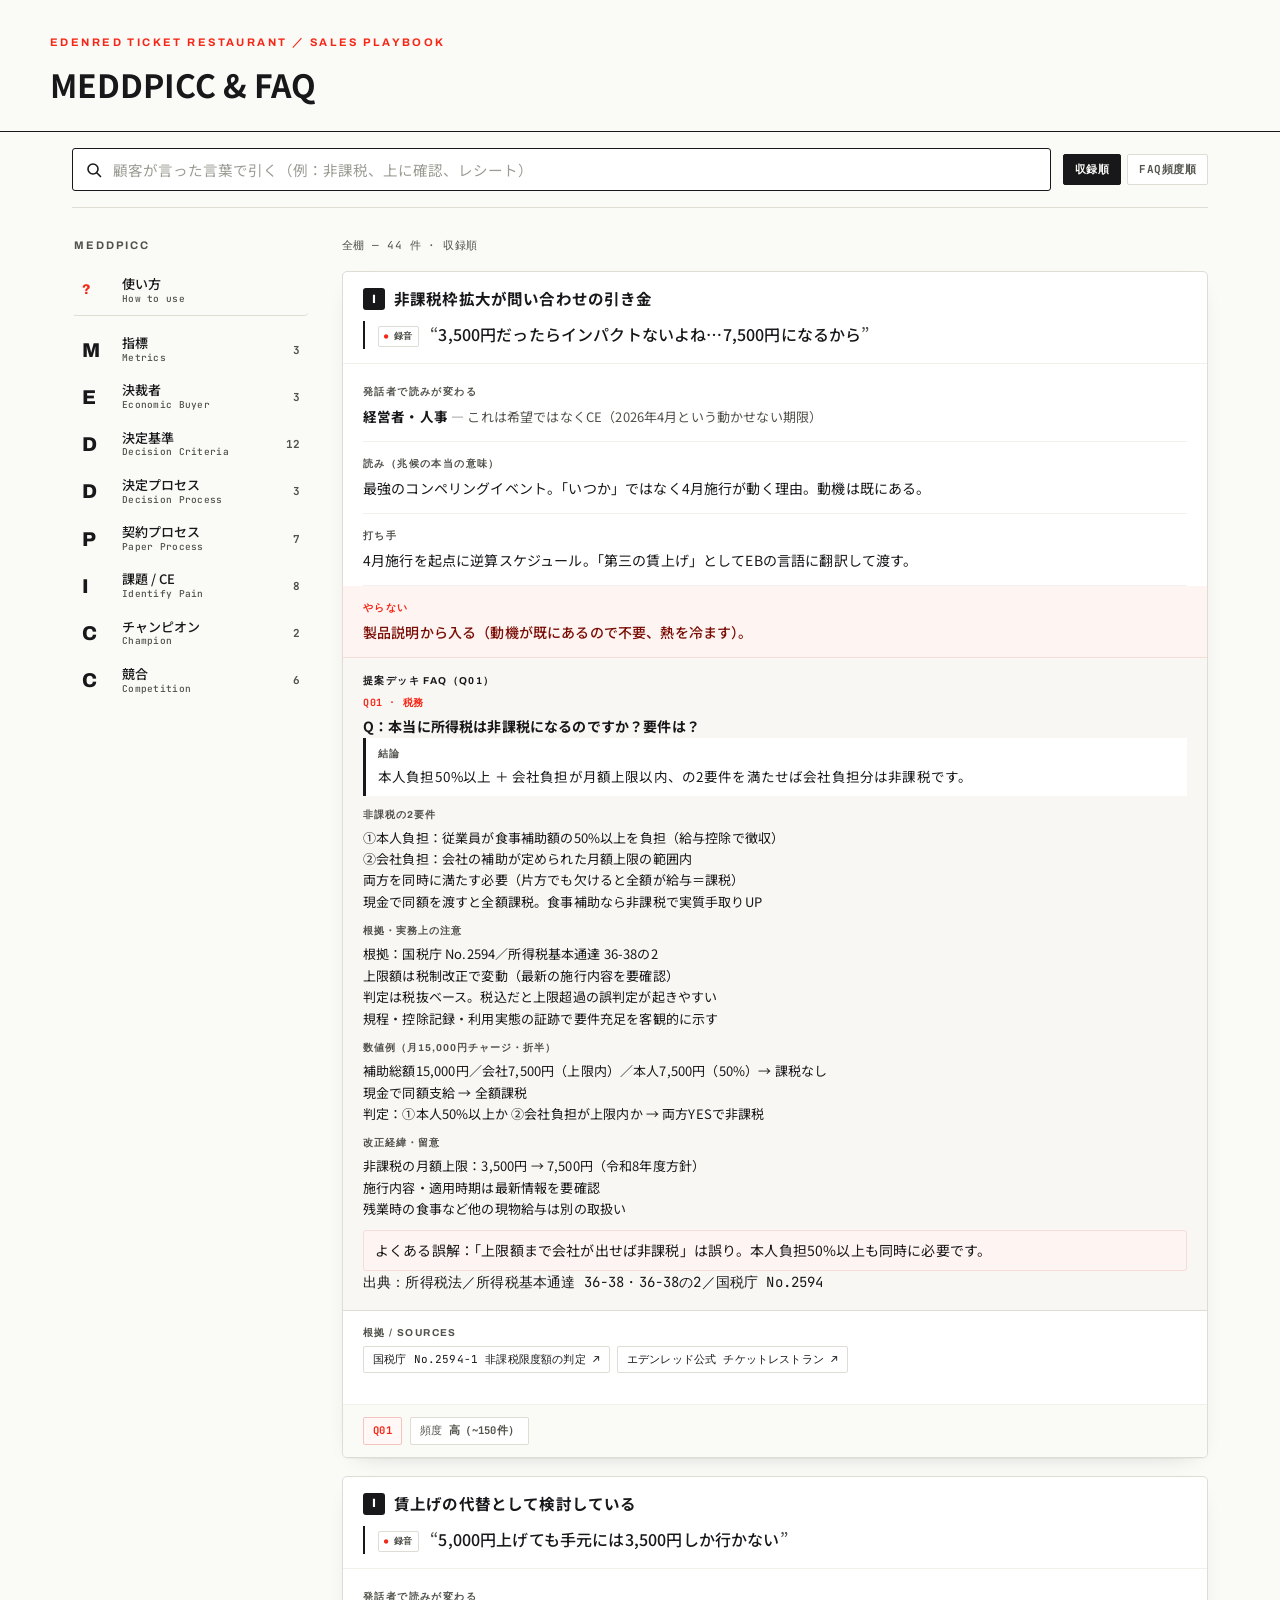
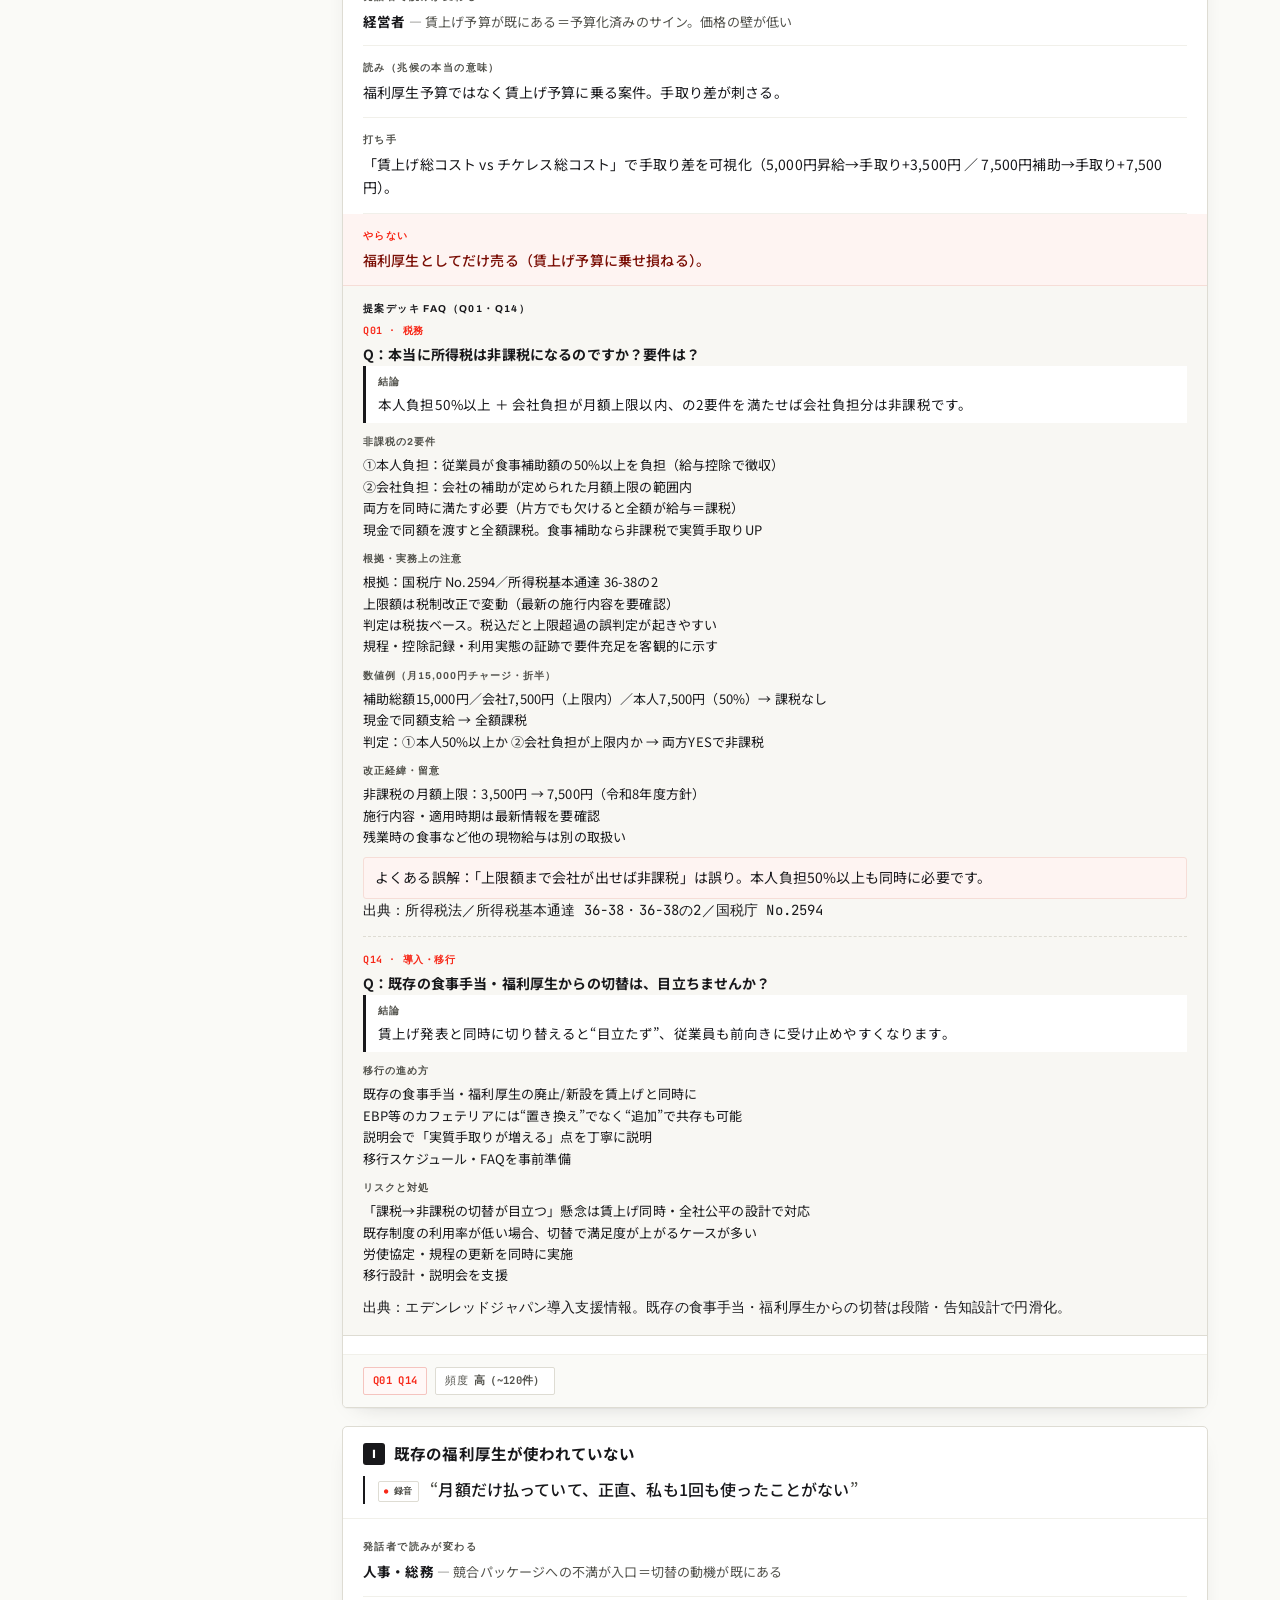
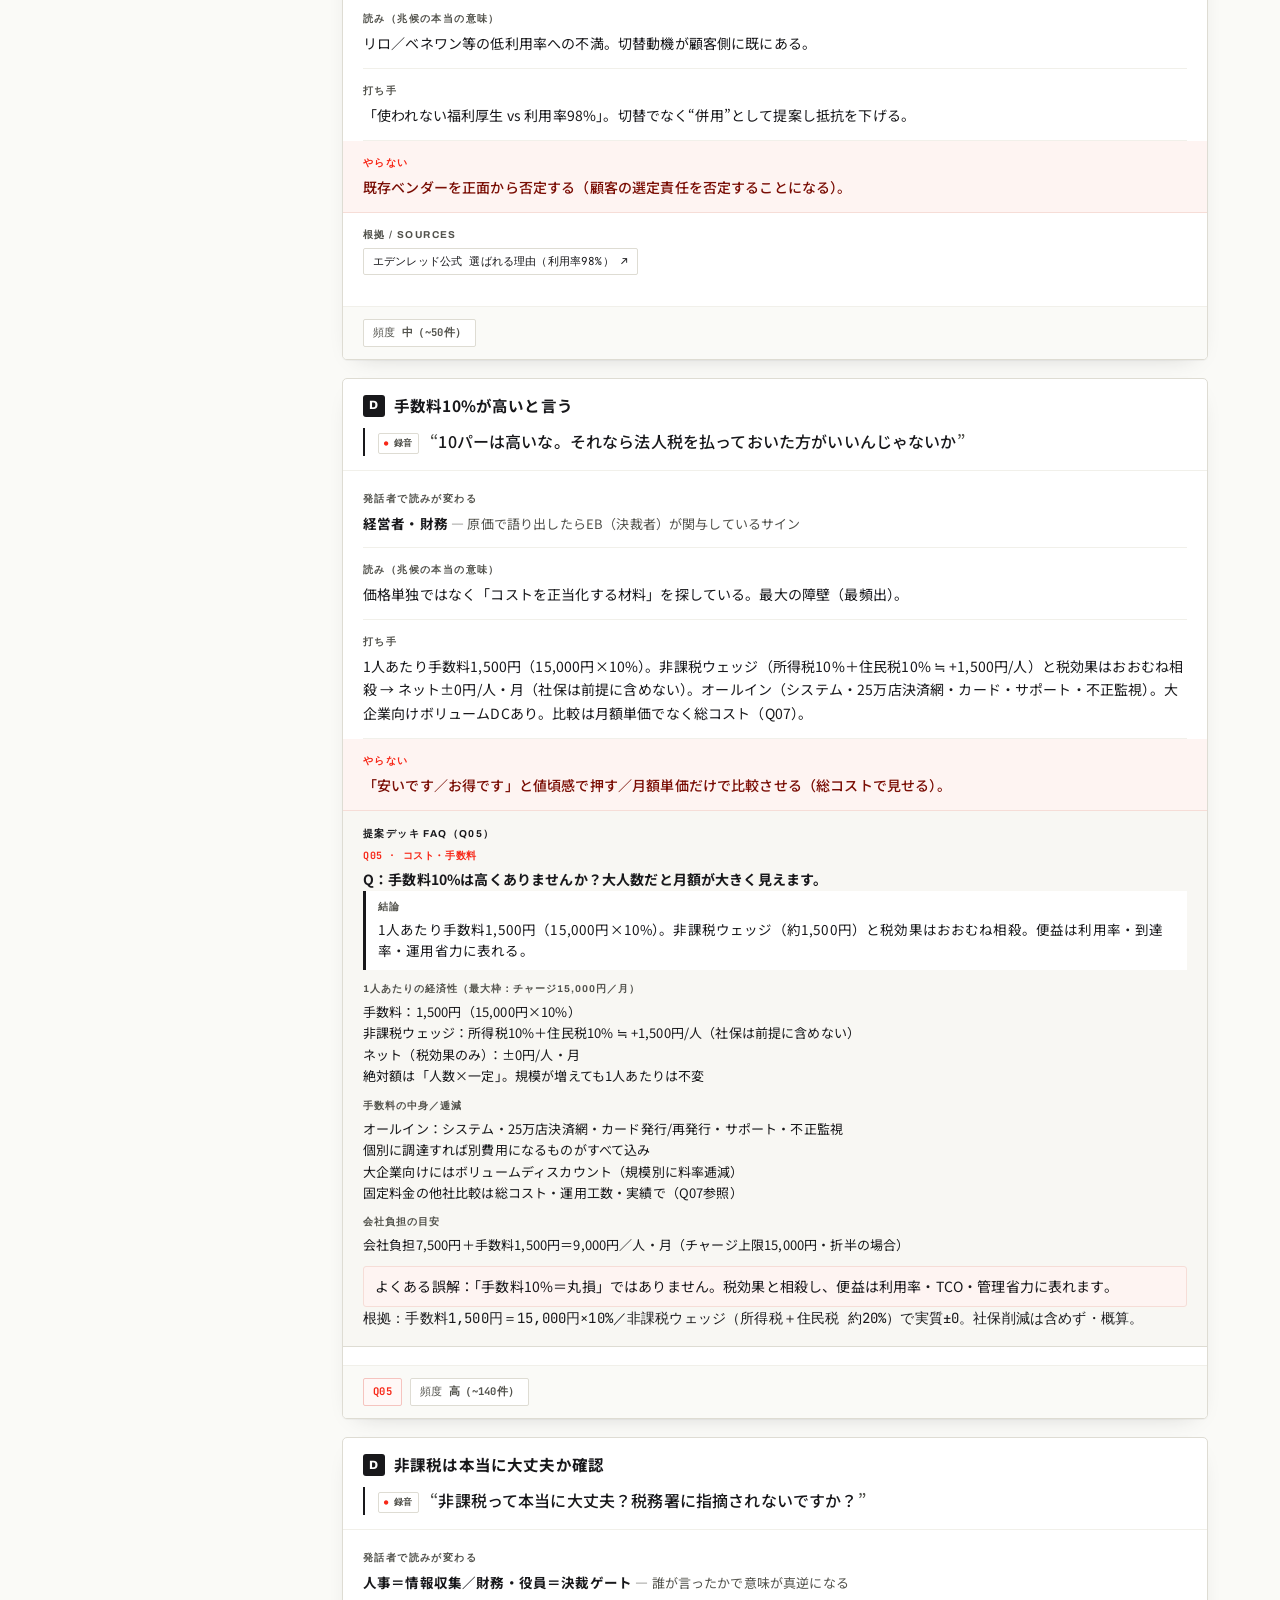
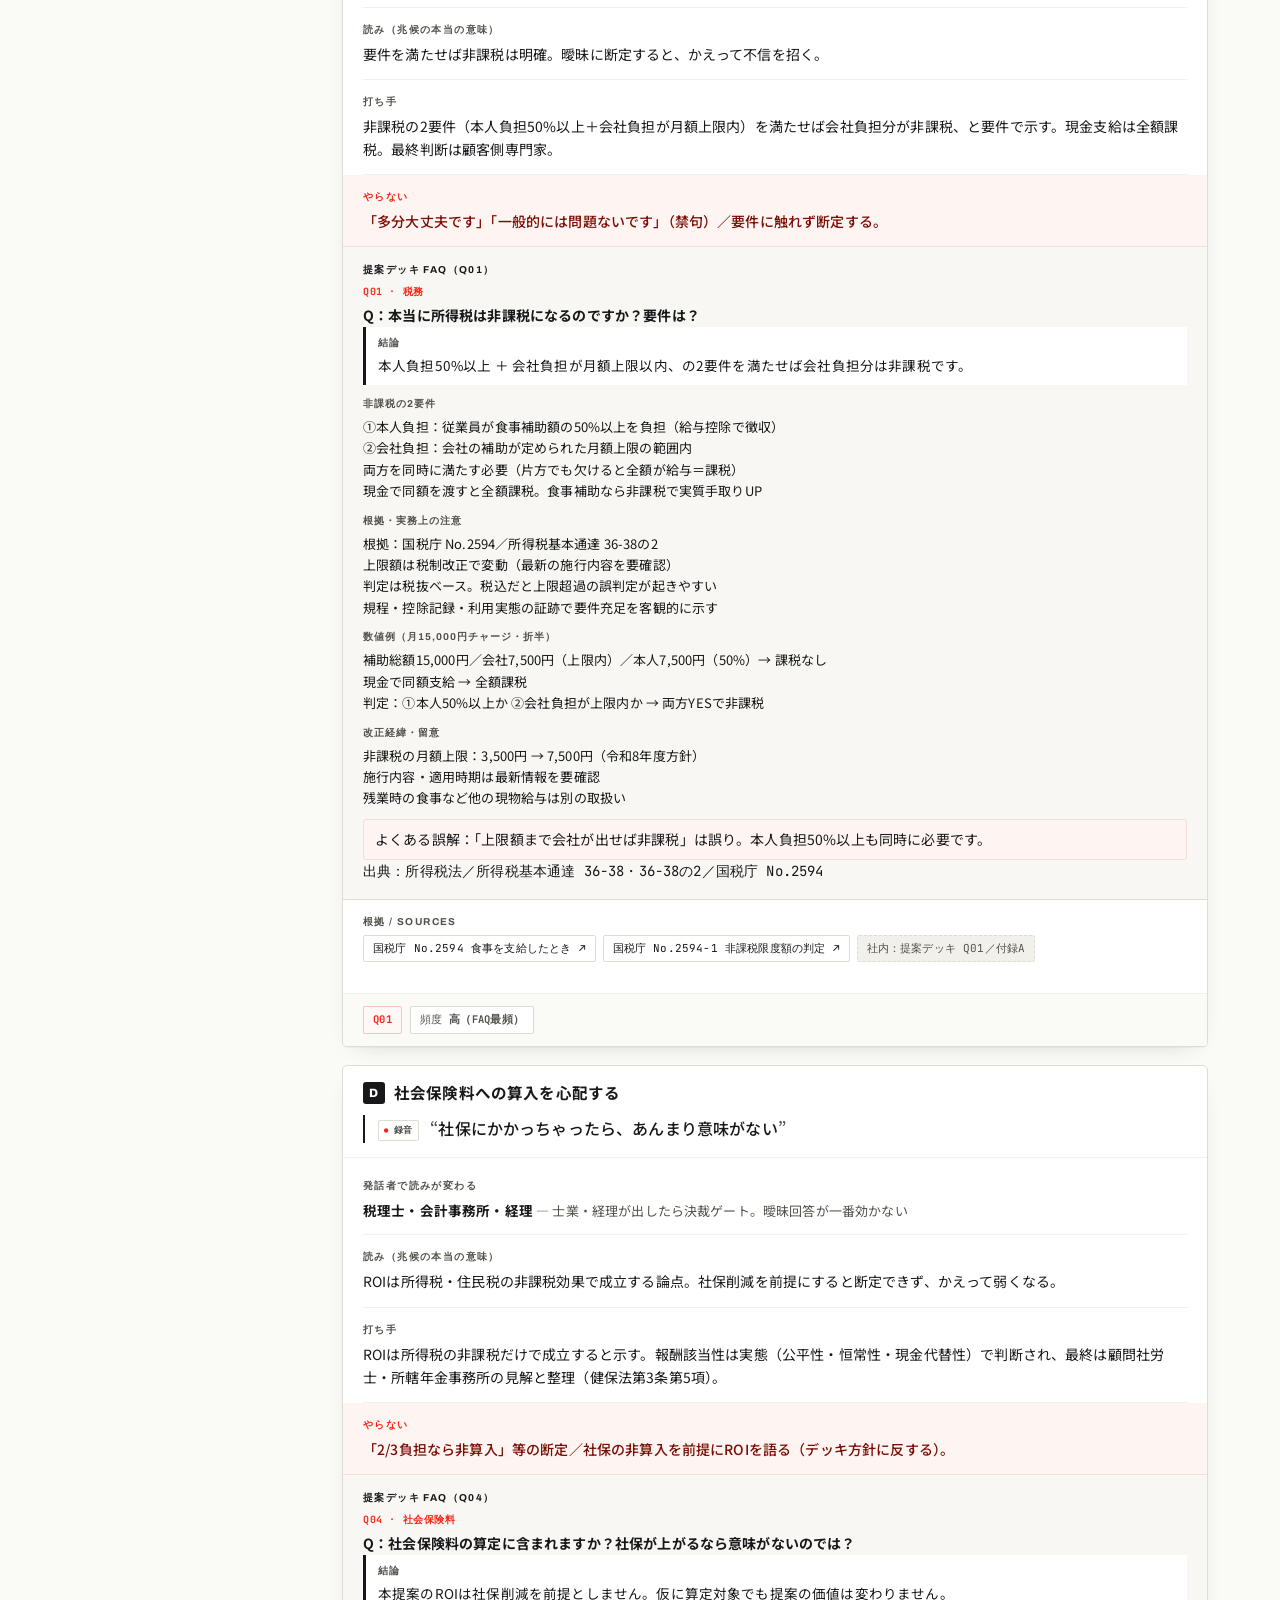
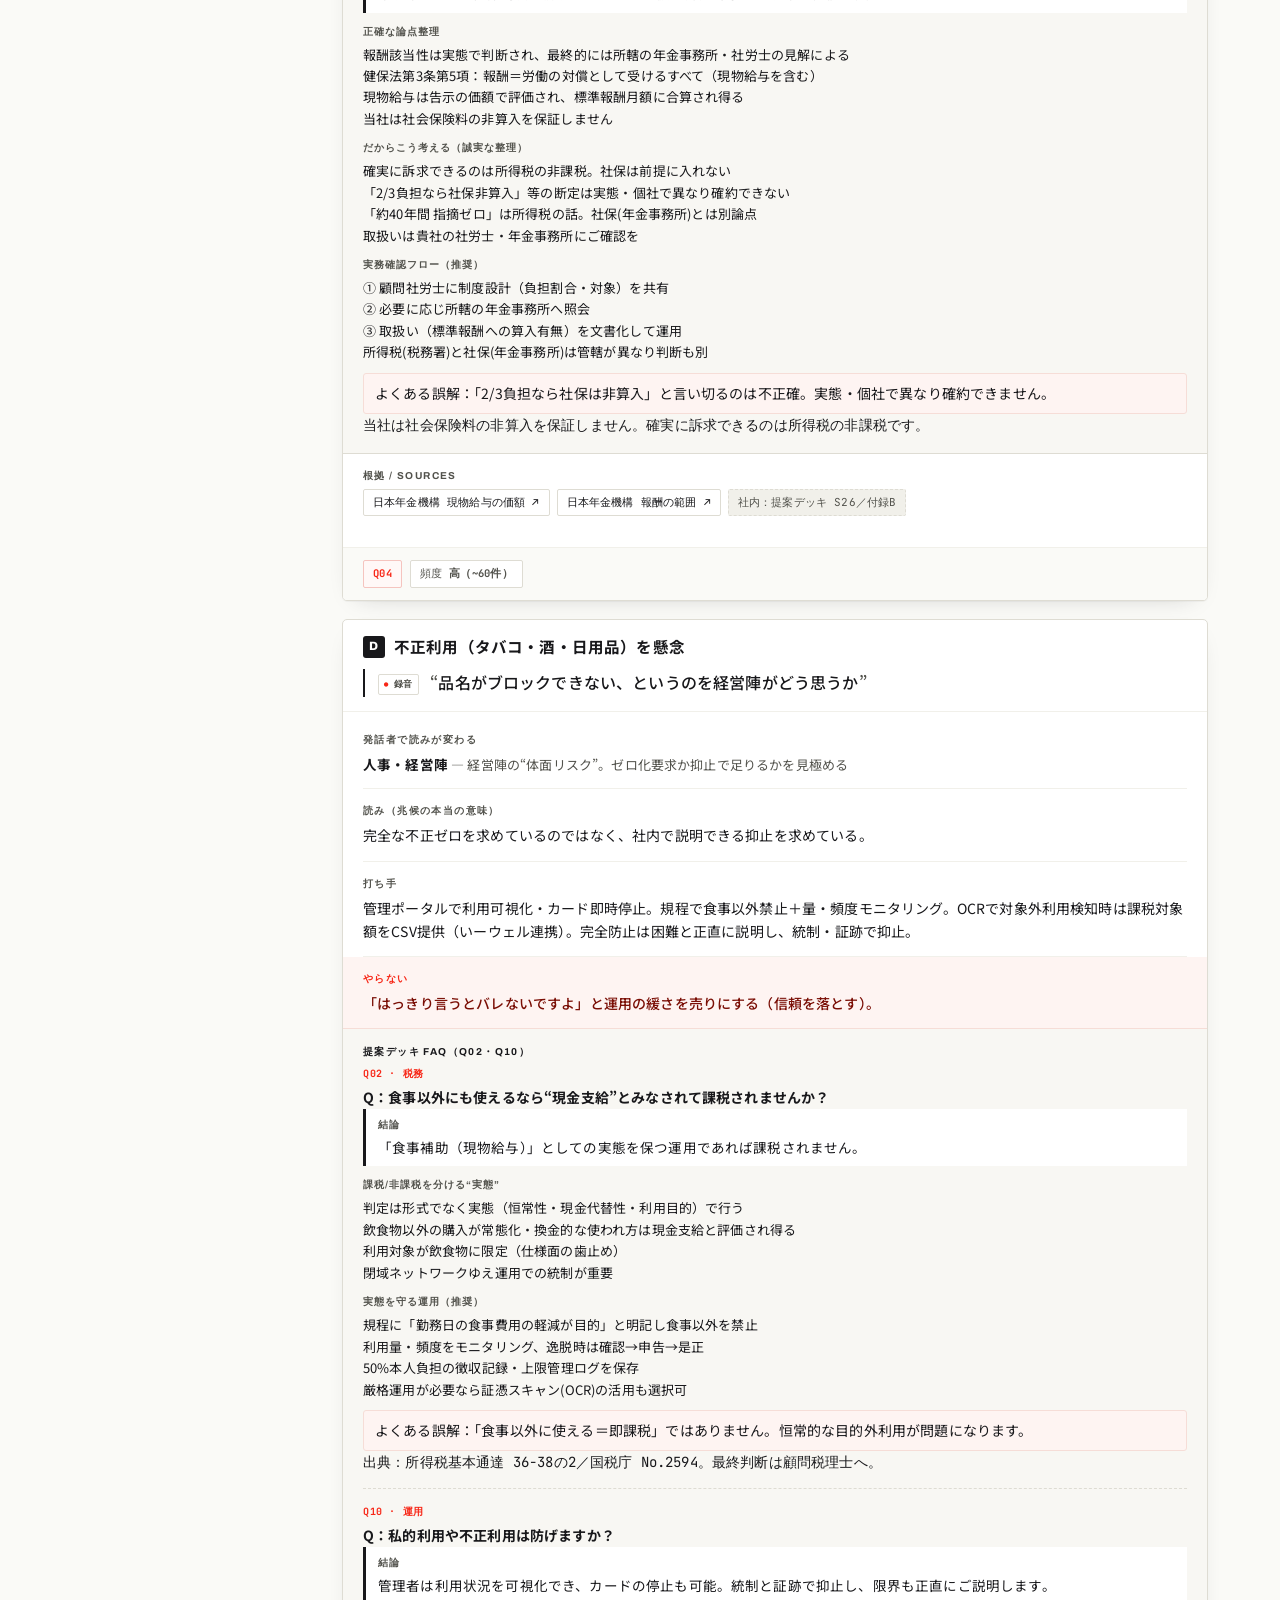
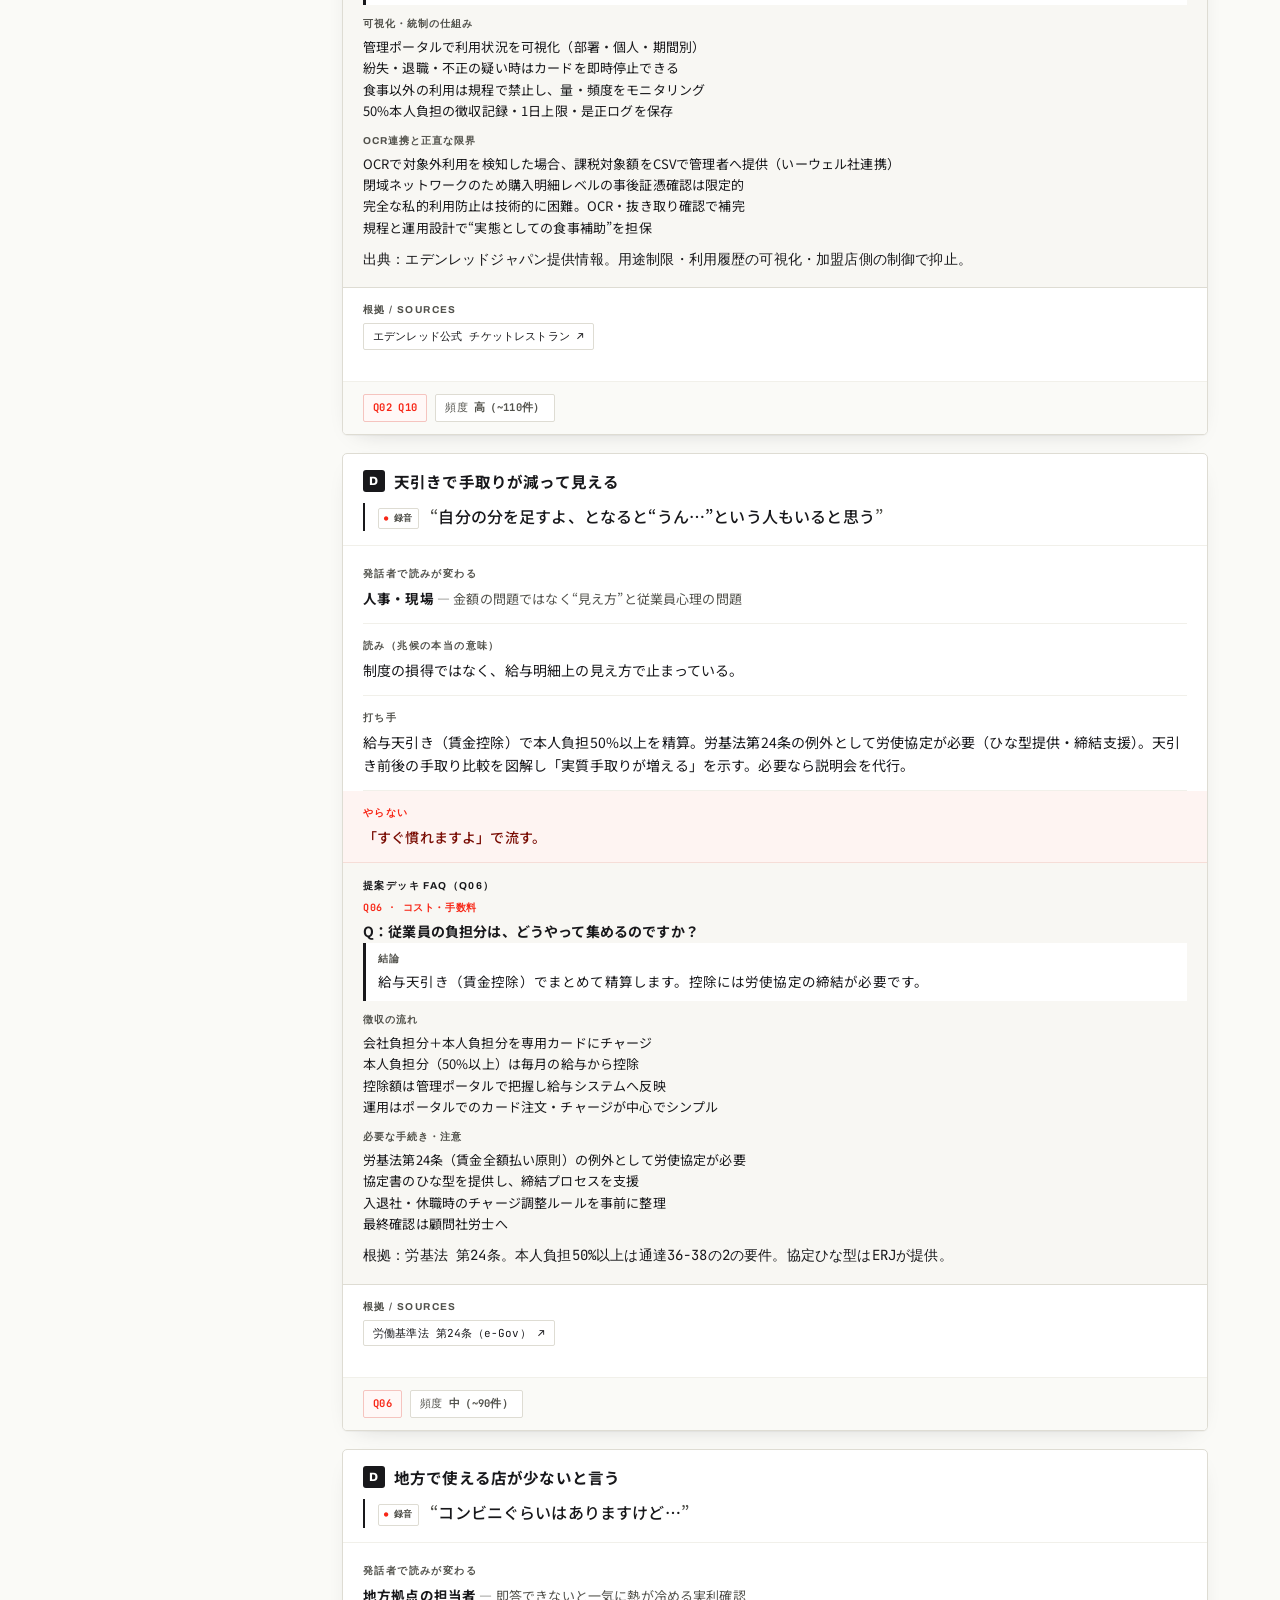
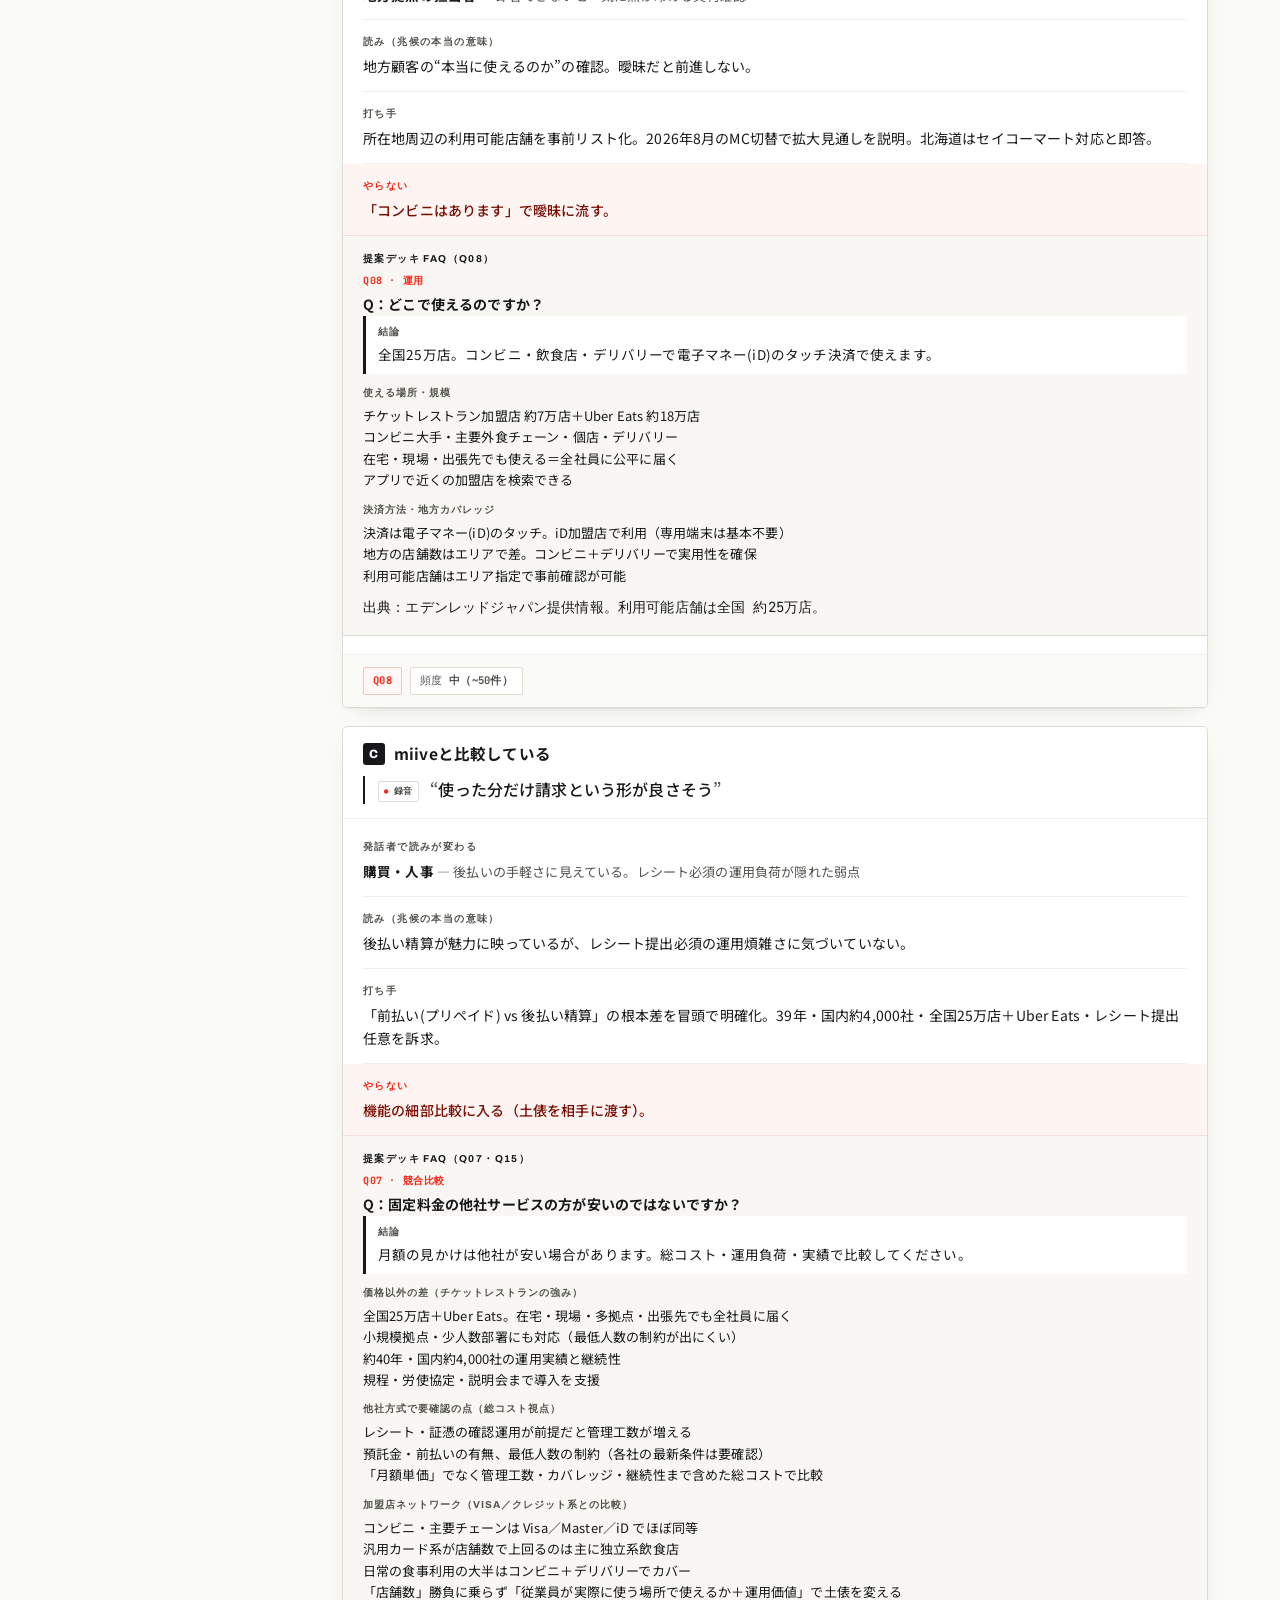
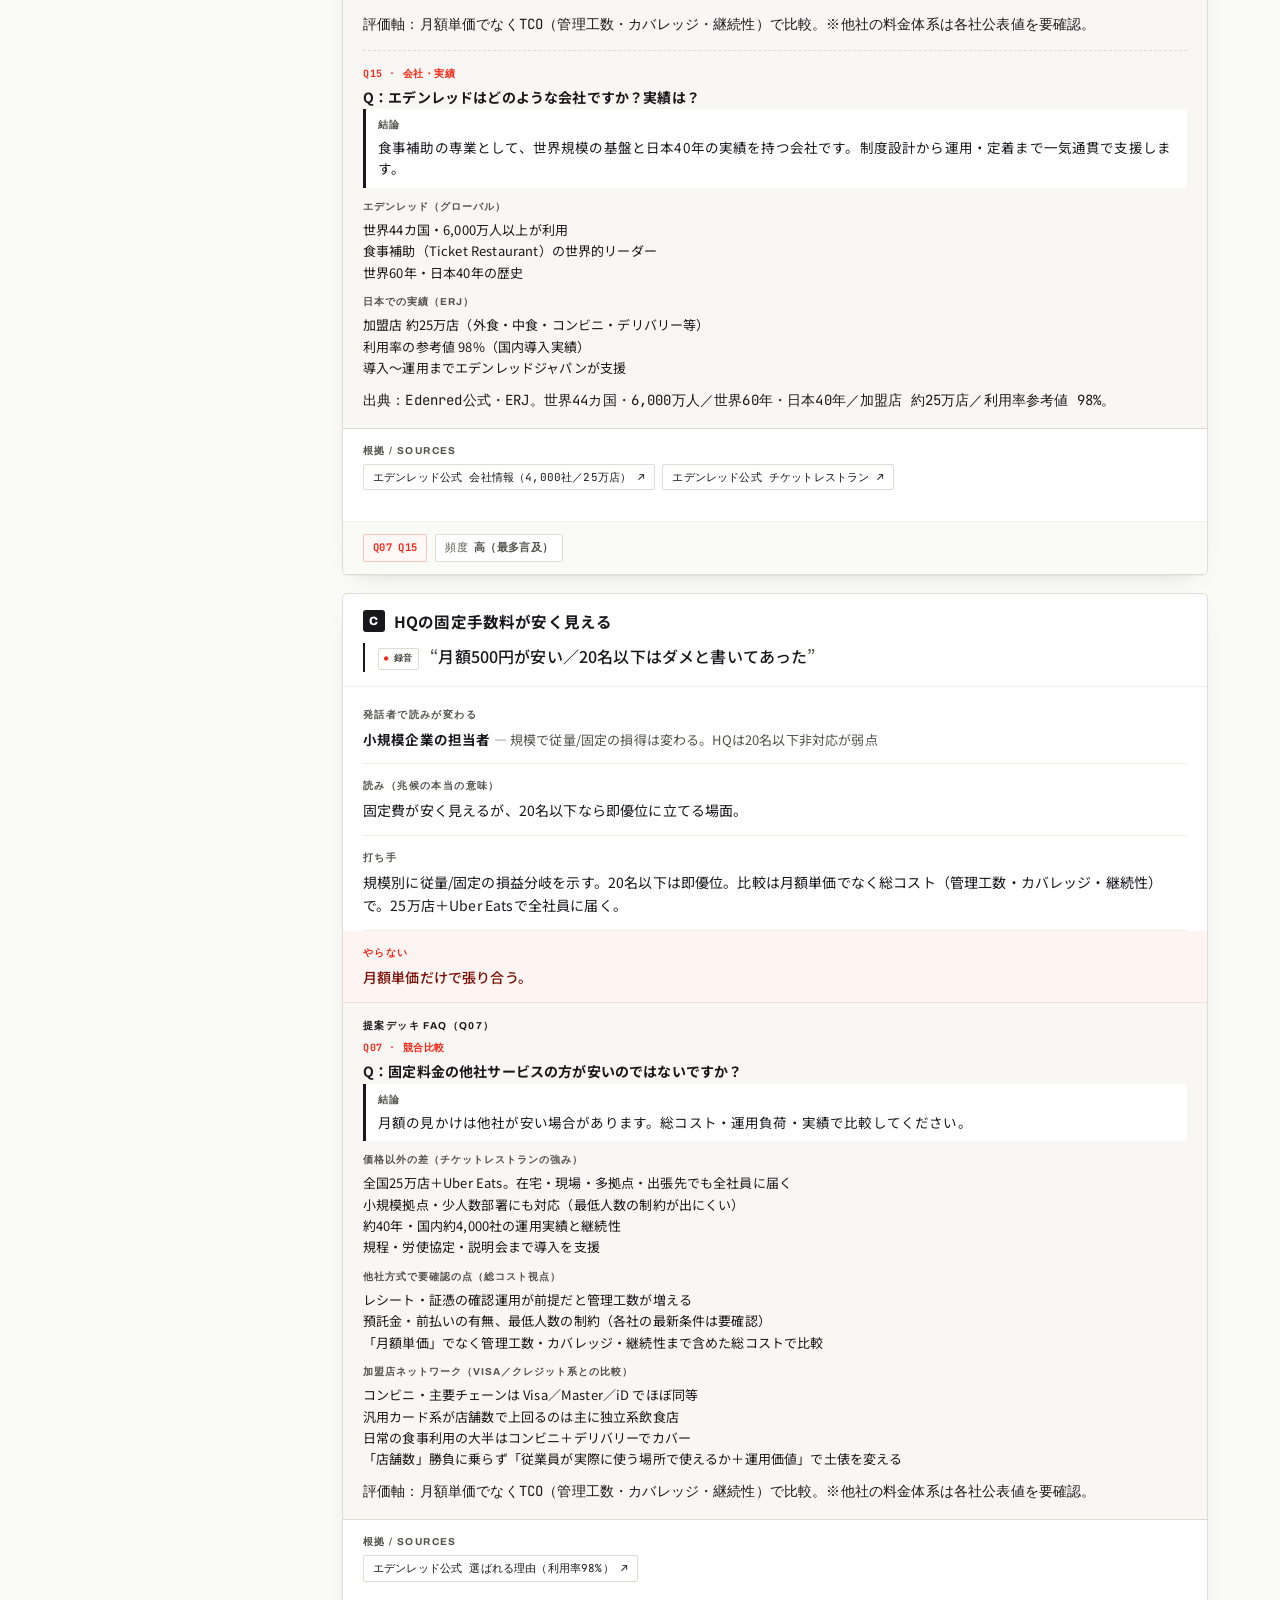
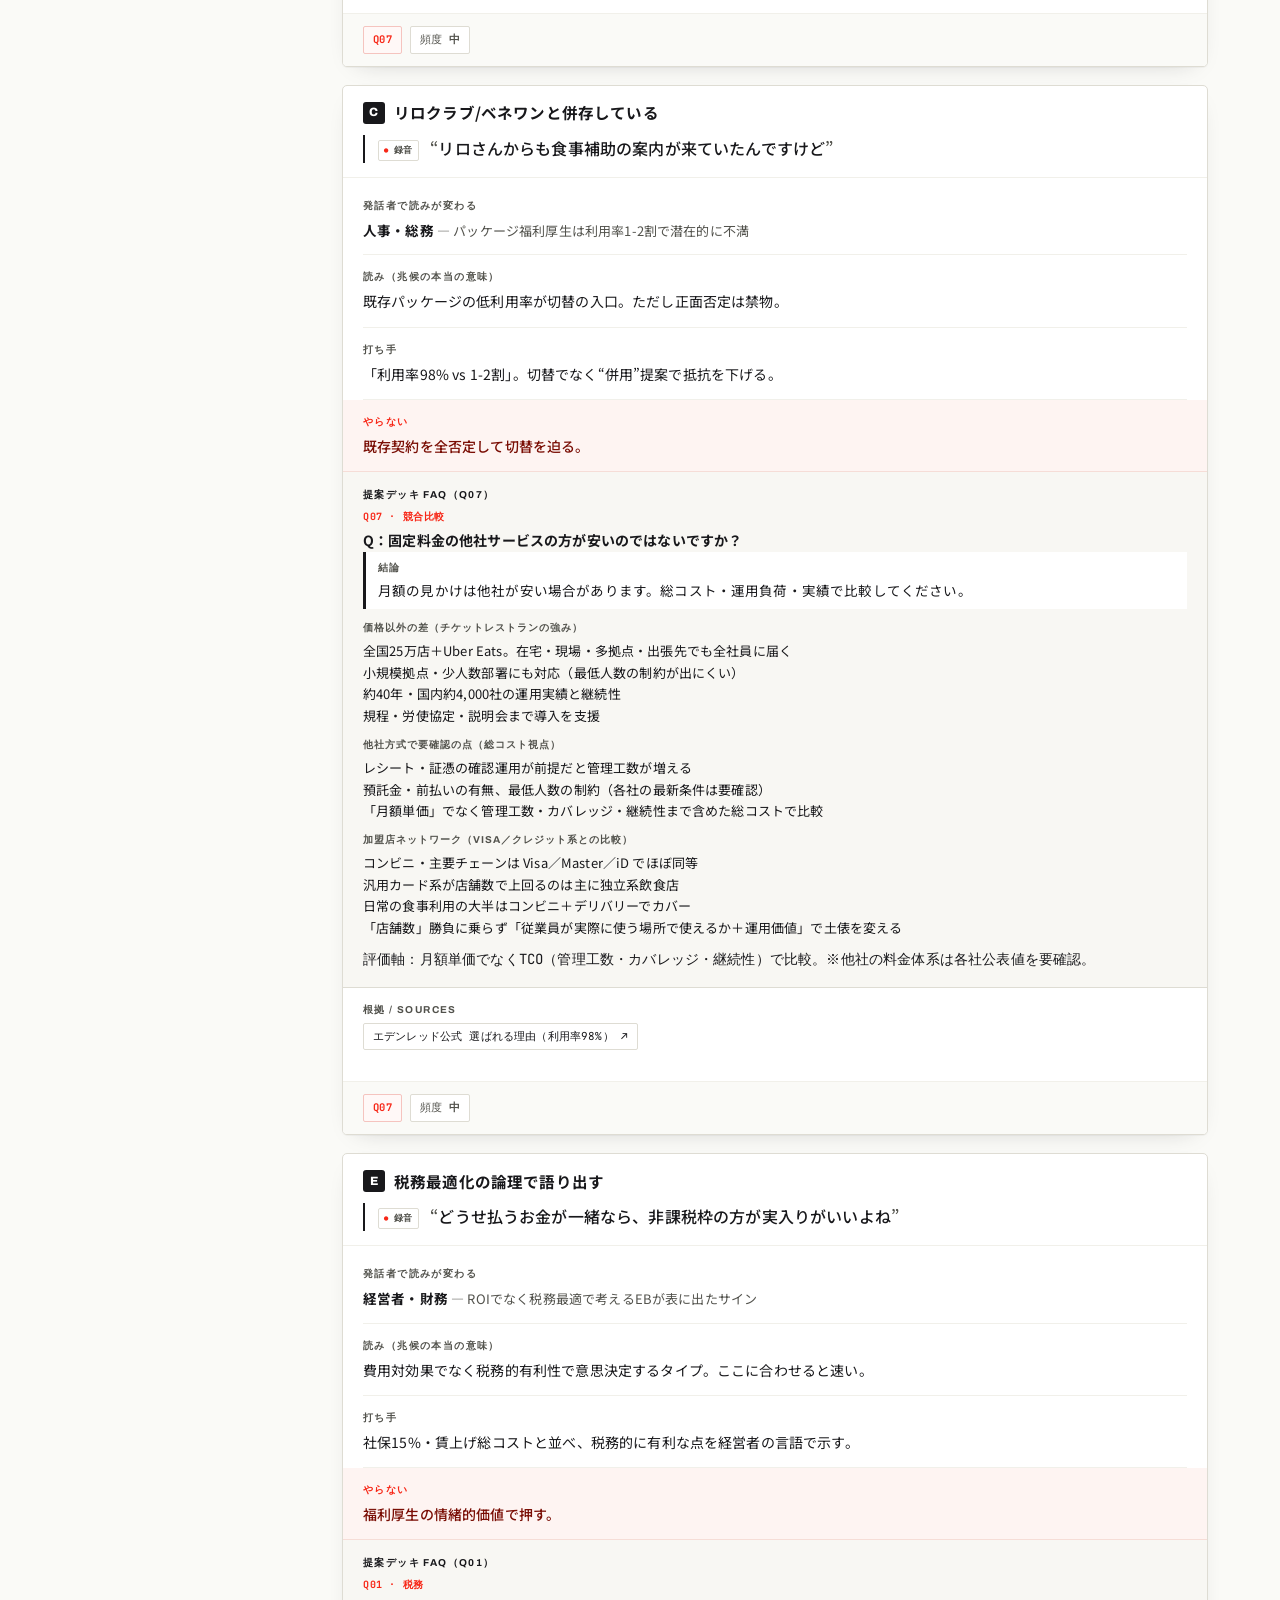
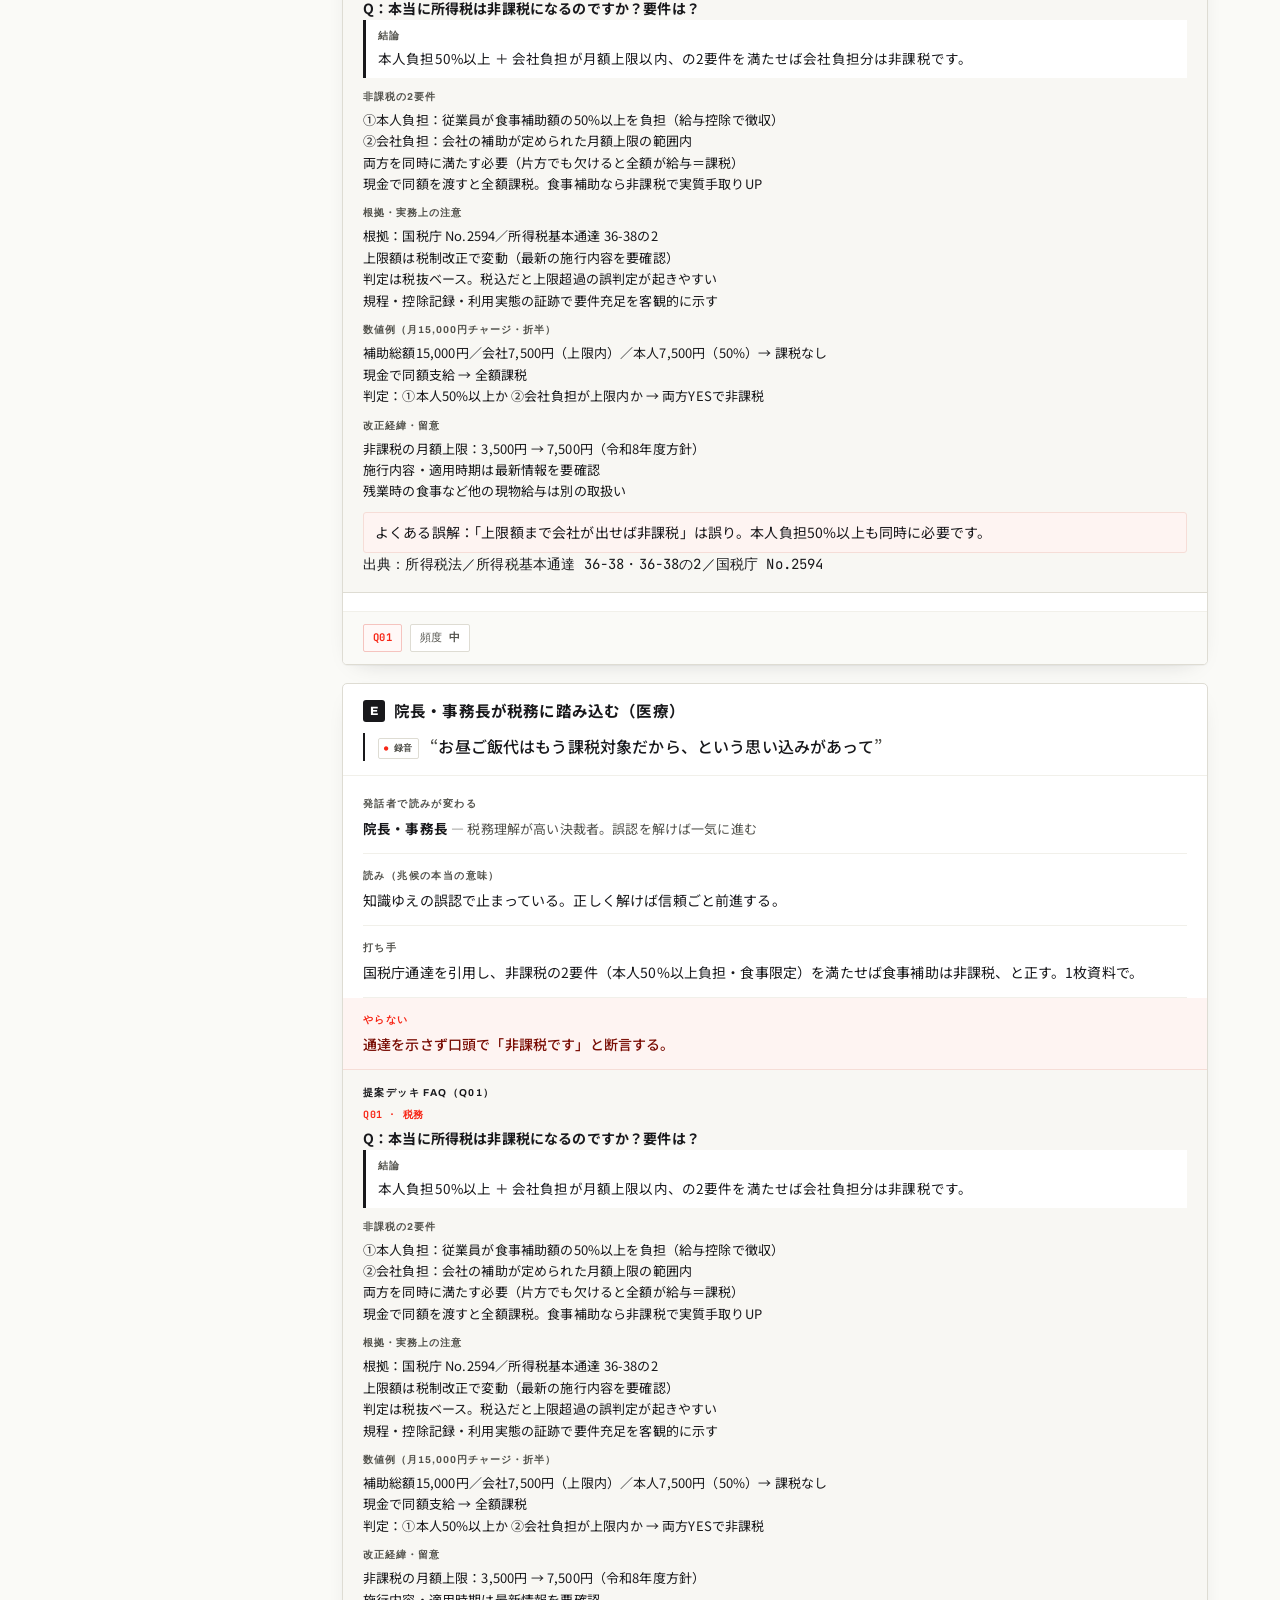
==== commit 18319fd4: "Add MEDDPICC usage guide via left nav (v0.9.1). Fetch usage.json and show methodology content when 使" ====
--- a/public/index.html
+++ b/public/index.html
@@ -174,6 +174,40 @@
   .faq-footnote{font-family:"JetBrains Mono",monospace;font-size:10px;color:var(--ink-2);
     line-height:1.5;margin:0}
   .pill.faq-ref{color:var(--red);border-color:#f5c4bf;background:#fff8f7}
+
+  /* MEDDPICC usage guide */
+  .shelf-usage{margin-bottom:10px;padding-bottom:10px;border-bottom:1px solid var(--hair)}
+  .shelf-usage .ltr{font-size:14px;color:var(--red)}
+  .shelf-usage[aria-pressed="true"] .ltr{color:var(--red)}
+  .usage-panel{display:grid;gap:28px}
+  .usage-hero{border:1px solid var(--hair);border-radius:5px;background:#fff;padding:22px 24px 20px;box-shadow:var(--shadow)}
+  .usage-hero .u-kicker{font-family:"Archivo",sans-serif;font-size:10px;font-weight:700;letter-spacing:.16em;
+    text-transform:uppercase;color:var(--red);margin-bottom:8px}
+  .usage-hero h2{font-size:clamp(20px,2.8vw,26px);font-weight:700;line-height:1.35;margin:0 0 10px}
+  .usage-hero .u-lead{margin:0;color:var(--ink-2);font-size:14.5px;line-height:1.7;max-width:62ch}
+  .usage-section{border:1px solid var(--hair);border-radius:5px;background:#fff;padding:22px 24px;box-shadow:var(--shadow)}
+  .usage-section .u-kicker{font-family:"Archivo",sans-serif;font-size:10px;font-weight:700;letter-spacing:.14em;
+    text-transform:uppercase;color:var(--ink-2);margin-bottom:8px;display:flex;align-items:center;gap:7px}
+  .usage-section .u-kicker::before{content:"";width:8px;height:8px;background:var(--red);display:inline-block;border-radius:1px}
+  .usage-section h3{font-size:18px;font-weight:700;line-height:1.4;margin:0 0 10px}
+  .usage-section .u-sub{margin:0 0 18px;color:var(--ink-2);font-size:14px;line-height:1.65;max-width:64ch}
+  .usage-cols{display:grid;grid-template-columns:1fr 1fr;gap:16px;margin-bottom:18px}
+  .usage-col{background:var(--paper-2);border-radius:4px;padding:18px 18px 14px;border:1px solid var(--hair)}
+  .usage-col.shallow{opacity:.92}
+  .usage-col.shallow h4{color:var(--ink-2)}
+  .usage-col h4{font-size:15px;font-weight:700;margin:0 0 4px;color:var(--ink)}
+  .usage-col .u-tag{font-size:12px;color:var(--ink-2);display:block;margin-bottom:12px;line-height:1.45}
+  .usage-col ul{list-style:none;margin:0;padding:0}
+  .usage-col li{position:relative;padding-left:14px;margin:9px 0;font-size:13.5px;line-height:1.6;color:var(--ink)}
+  .usage-col li::before{content:"";position:absolute;left:0;top:.55em;width:5px;height:5px;border-radius:50%;background:var(--ink)}
+  .usage-col.shallow li::before{background:var(--ink-2)}
+  .usage-col strong{font-weight:700;color:var(--ink)}
+  .usage-callout{background:var(--ink);color:var(--paper);border-radius:4px;padding:14px 18px;
+    font-size:15px;font-weight:700;text-align:center;line-height:1.55}
+  .usage-callout .u-q{color:var(--red);margin-right:4px}
+  .controls.is-usage .search{opacity:.45;pointer-events:none}
+  .controls.is-usage .statusfilter{opacity:.45;pointer-events:none}
+  @media(max-width:820px){.usage-cols{grid-template-columns:1fr}}
 </style>
 </head>
 <body>
@@ -207,14 +241,15 @@
 
     <section>
       <p class="count-line" id="countline"></p>
+      <div class="usage-panel" id="usage-panel" hidden></div>
       <div class="cards" id="cards"></div>
     </section>
   </div>
 </div>
 
 <footer class="wrap" style="max-width:1180px">
-  <span>第三層＝兆候 × 読み × 打ち手（特に「やらない」）。提案デッキ FAQ Q01–Q15 統合（v0.9）。</span>
-  <span>v0.9 ／ マージ版PPTX FAQ</span>
+  <span>第三層＝兆候 × 読み × 打ち手。左ナビ「使い方」＝MEDDPICC 補論。</span>
+  <span>v0.9.1 ／ マージ版FAQ + Usage</span>
 </footer>
 
 <script>
@@ -230,10 +265,12 @@
 ];
 
 let CARDS = [];
+let USAGE = null;
 
 const EMPTY_MSG = "<b>未着手（0件）</b><br>この棚は、文字起こし分析から流し込み予定です。構造はもう用意できています。";
 
-let active = "ALL";        // shelf key or ALL
+let viewMode = "cards";    // cards | usage
+let active = "ALL";        // shelf key, ALL, or USAGE
 let sortMode = "original"; // original（cards.json 収録順）| freq
 let query = "";
 
@@ -261,25 +298,73 @@
 }
 
 const $ = s => document.querySelector(s);
-const spineEl = $("#spine"), cardsEl = $("#cards"), countEl = $("#countline");
-
-function countFor(key){
-  return CARDS.filter(c => key==="ALL" || c.shelf===key).length;
+const spineEl = $("#spine"), cardsEl = $("#cards"), countEl = $("#countline"), usageEl = $("#usage-panel");
+const controlsEl = $(".controls");
+
+function fmtInline(s){
+  return String(s??'').split(/(\*\*[^*]+\*\*)/g).map(part=>{
+    if(part.startsWith('**') && part.endsWith('**'))
+      return '<strong>'+esc(part.slice(2,-2))+'</strong>';
+    return esc(part);
+  }).join('');
+}
+
+function renderUsage(){
+  if(!USAGE) return;
+  const hero = `<div class="usage-hero">
+    <div class="u-kicker">Sales Methodology</div>
+    <h2>${esc(USAGE.title)}<br><span style="font-size:.82em;font-weight:500;color:var(--ink-2)">── ${esc(USAGE.subtitle)}</span></h2>
+    <p class="u-lead">${esc(USAGE.lead)}</p>
+  </div>`;
+  const sections = (USAGE.sections||[]).map(sec=>{
+    const cols = (sec.columns||[]).map(col=>`
+      <div class="usage-col${col.shallow?' shallow':''}">
+        <h4>${esc(col.title)}</h4>
+        <span class="u-tag">${esc(col.tag)}</span>
+        <ul>${(col.items||[]).map(li=>`<li>${fmtInline(li)}</li>`).join('')}</ul>
+      </div>`).join('');
+    const callout = sec.calloutQuestion
+      ? `<div class="usage-callout"><span class="u-q">自問 ──</span>${esc(sec.callout.replace(/^自問 ──\s*/, ''))}</div>`
+      : `<div class="usage-callout">${fmtInline(sec.callout.replace(/次アクションの起点/, '**次アクションの起点**'))}</div>`;
+    return `<div class="usage-section">
+      <div class="u-kicker">${esc(sec.kicker)}</div>
+      <h3>${esc(sec.title)}</h3>
+      <p class="u-sub">${esc(sec.sub)}</p>
+      <div class="usage-cols">${cols}</div>
+      ${callout}
+    </div>`;
+  }).join('');
+  usageEl.innerHTML = hero + sections;
 }
 
 function renderSpine(){
   spineEl.innerHTML = "";
-  // ALL pseudo-shelf
-  const total = CARDS.length;
+  const ub = document.createElement("button");
+  ub.className = "shelf shelf-usage";
+  ub.setAttribute("aria-pressed", viewMode === "usage");
+  ub.innerHTML = `<span class="ltr">?</span>
+    <span class="nm">使い方<small>How to use</small></span>
+    <span class="ct"></span>`;
+  ub.onclick = ()=>{
+    if(viewMode === "usage"){ viewMode = "cards"; active = active === "USAGE" ? "ALL" : active; }
+    else { viewMode = "usage"; active = "USAGE"; }
+    render();
+  };
+  spineEl.appendChild(ub);
+
   SHELVES.forEach(s=>{
     const n = CARDS.filter(c=>c.shelf===s.key).length;
     const b = document.createElement("button");
     b.className = "shelf" + (n===0 ? " empty":"");
-    b.setAttribute("aria-pressed", active===s.key);
+    b.setAttribute("aria-pressed", viewMode==="cards" && active===s.key);
     b.innerHTML = `<span class="ltr">${s.k}</span>
       <span class="nm">${s.nm}<small>${s.en}</small></span>
       <span class="ct ${n===0?"zero":""}">${n}</span>`;
-    b.onclick = ()=>{ active = (active===s.key? "ALL" : s.key); render(); };
+    b.onclick = ()=>{
+      viewMode = "cards";
+      active = (active===s.key ? "ALL" : s.key);
+      render();
+    };
     spineEl.appendChild(b);
   });
 }
@@ -367,6 +452,19 @@
 
 function render(){
   renderSpine();
+  controlsEl.classList.toggle("is-usage", viewMode === "usage");
+
+  if(viewMode === "usage"){
+    countEl.textContent = "MEDDPICC の使い方 ── マネージャー / 営業";
+    usageEl.hidden = false;
+    cardsEl.hidden = true;
+    renderUsage();
+    return;
+  }
+
+  usageEl.hidden = true;
+  cardsEl.hidden = false;
+
   let list = CARDS.filter(c=>{
     if(active!=="ALL" && c.shelf!==active) return false;
     if(query){
@@ -406,13 +504,21 @@
 $("#sort-original").onclick = ()=>setSort("original");
 $("#sort-freq").onclick  = ()=>setSort("freq");
 
-$("#q").addEventListener("input", e=>{ query = e.target.value.trim().toLowerCase(); render(); });
+$("#q").addEventListener("input", e=>{
+  if(viewMode === "usage") return;
+  query = e.target.value.trim().toLowerCase();
+  render();
+});
 
 async function init(){
   try {
-    const res = await fetch('./cards.json', { cache: 'no-cache' });
-    if (!res.ok) throw new Error('HTTP ' + res.status);
-    const data = await res.json();
+    const [cardsRes, usageRes] = await Promise.all([
+      fetch('./cards.json', { cache: 'no-cache' }),
+      fetch('./usage.json', { cache: 'no-cache' }),
+    ]);
+    if (!cardsRes.ok) throw new Error('cards.json HTTP ' + cardsRes.status);
+    if (usageRes.ok) USAGE = await usageRes.json();
+    const data = await cardsRes.json();
     const raw = data.cards ?? data;
     const excluded = new Set(data.meta?.excluded ?? []);
     CARDS = raw
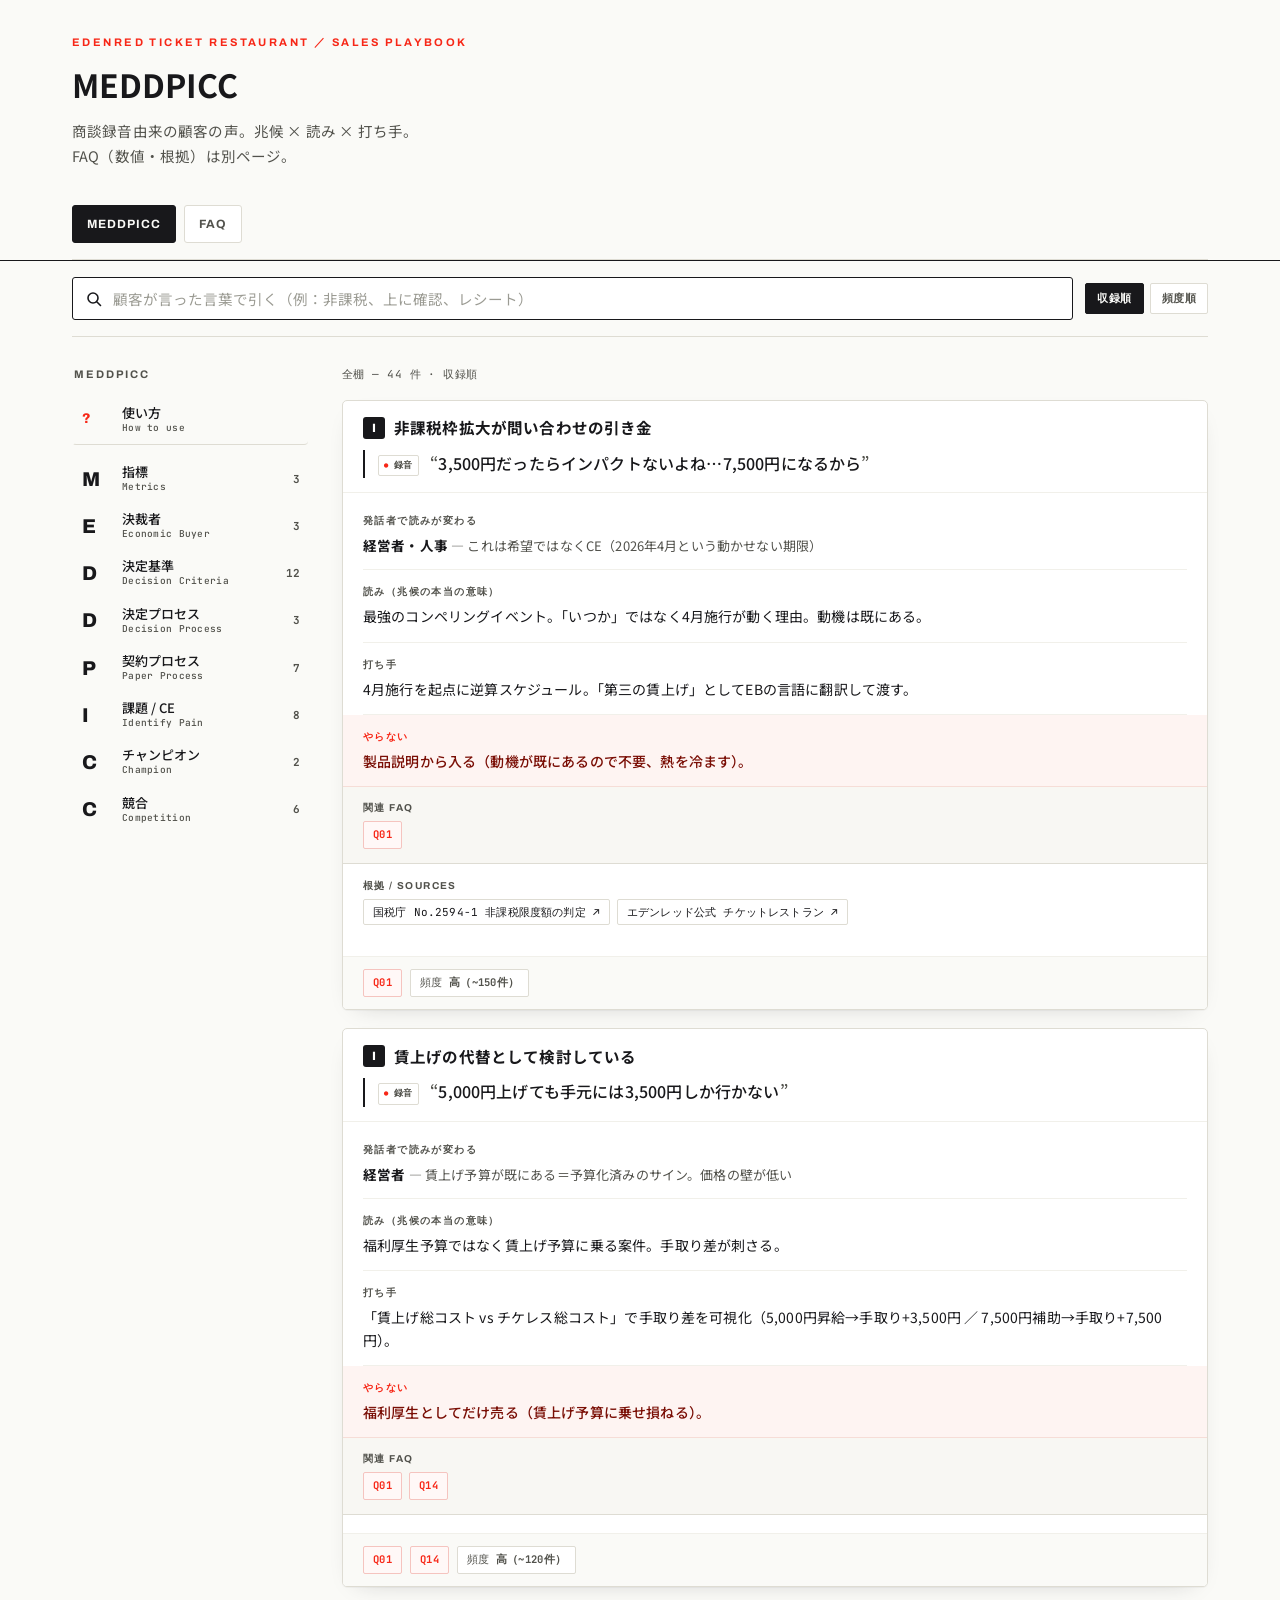
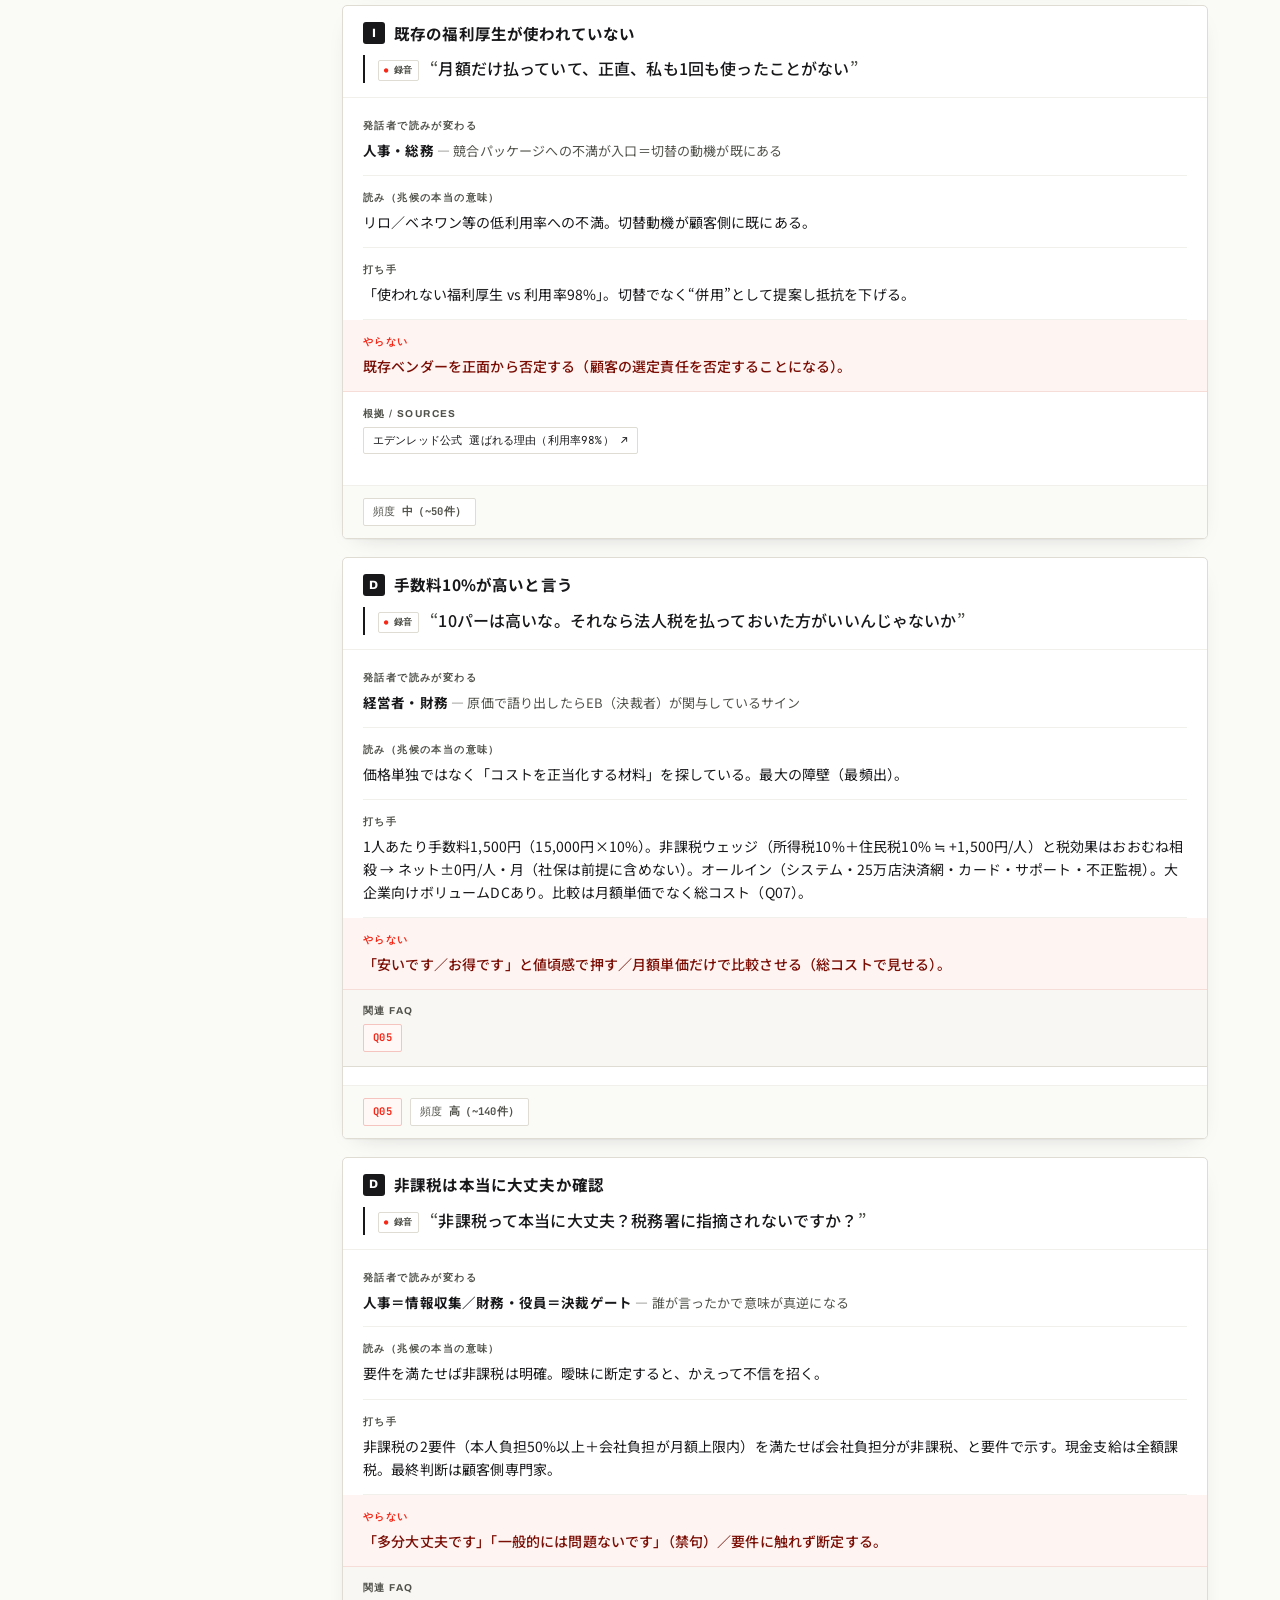
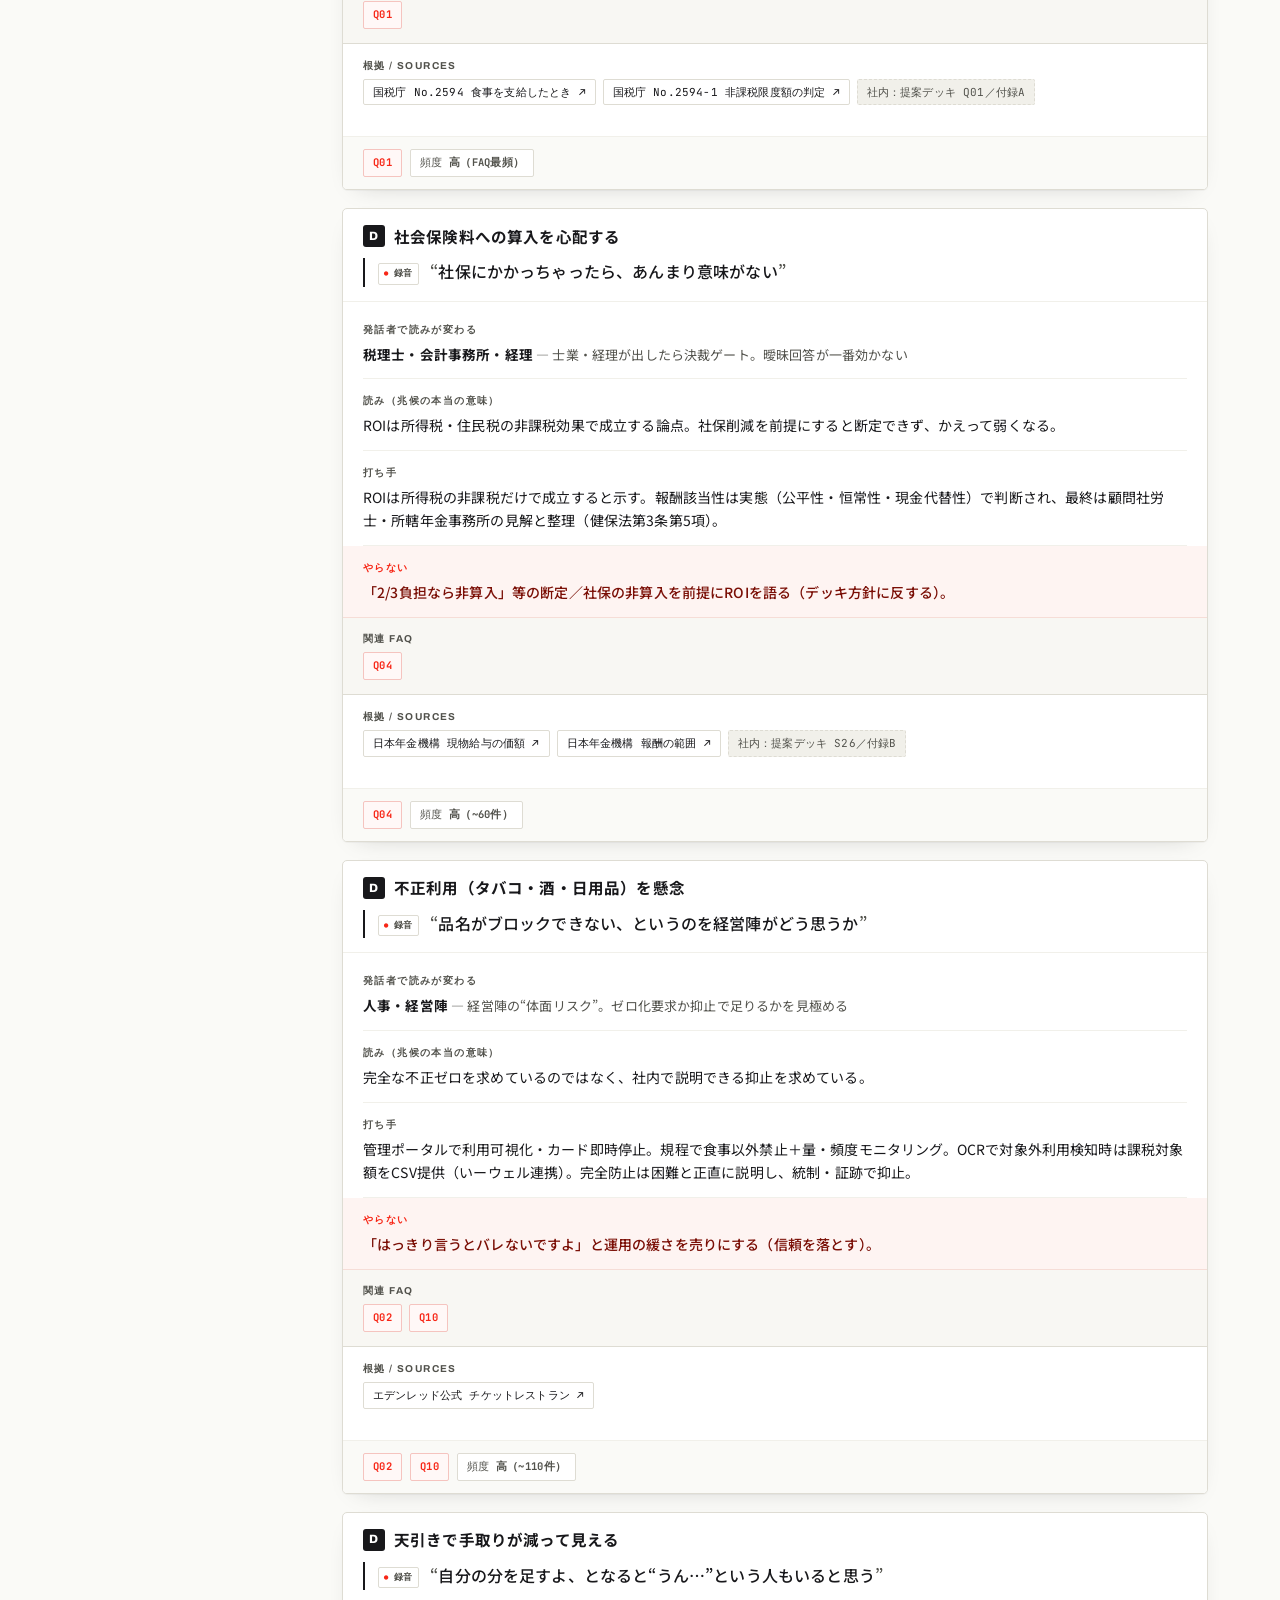
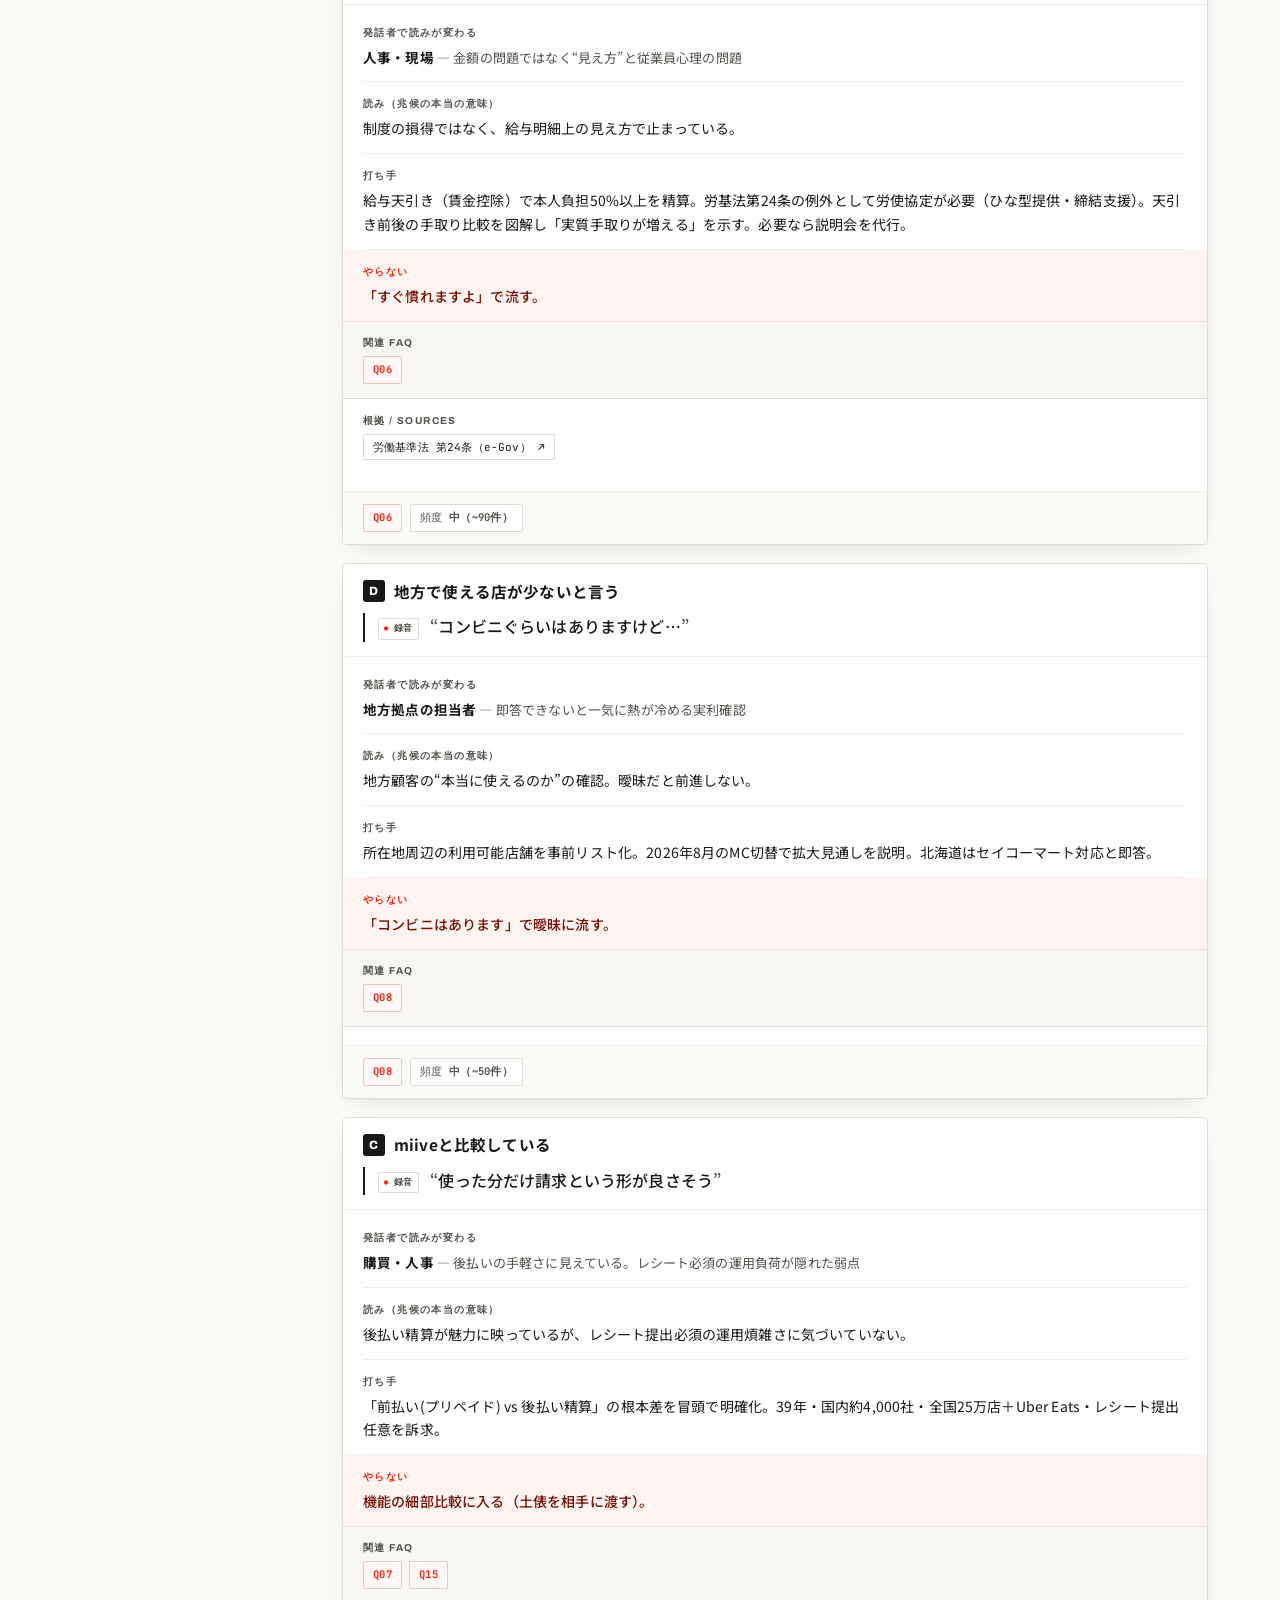
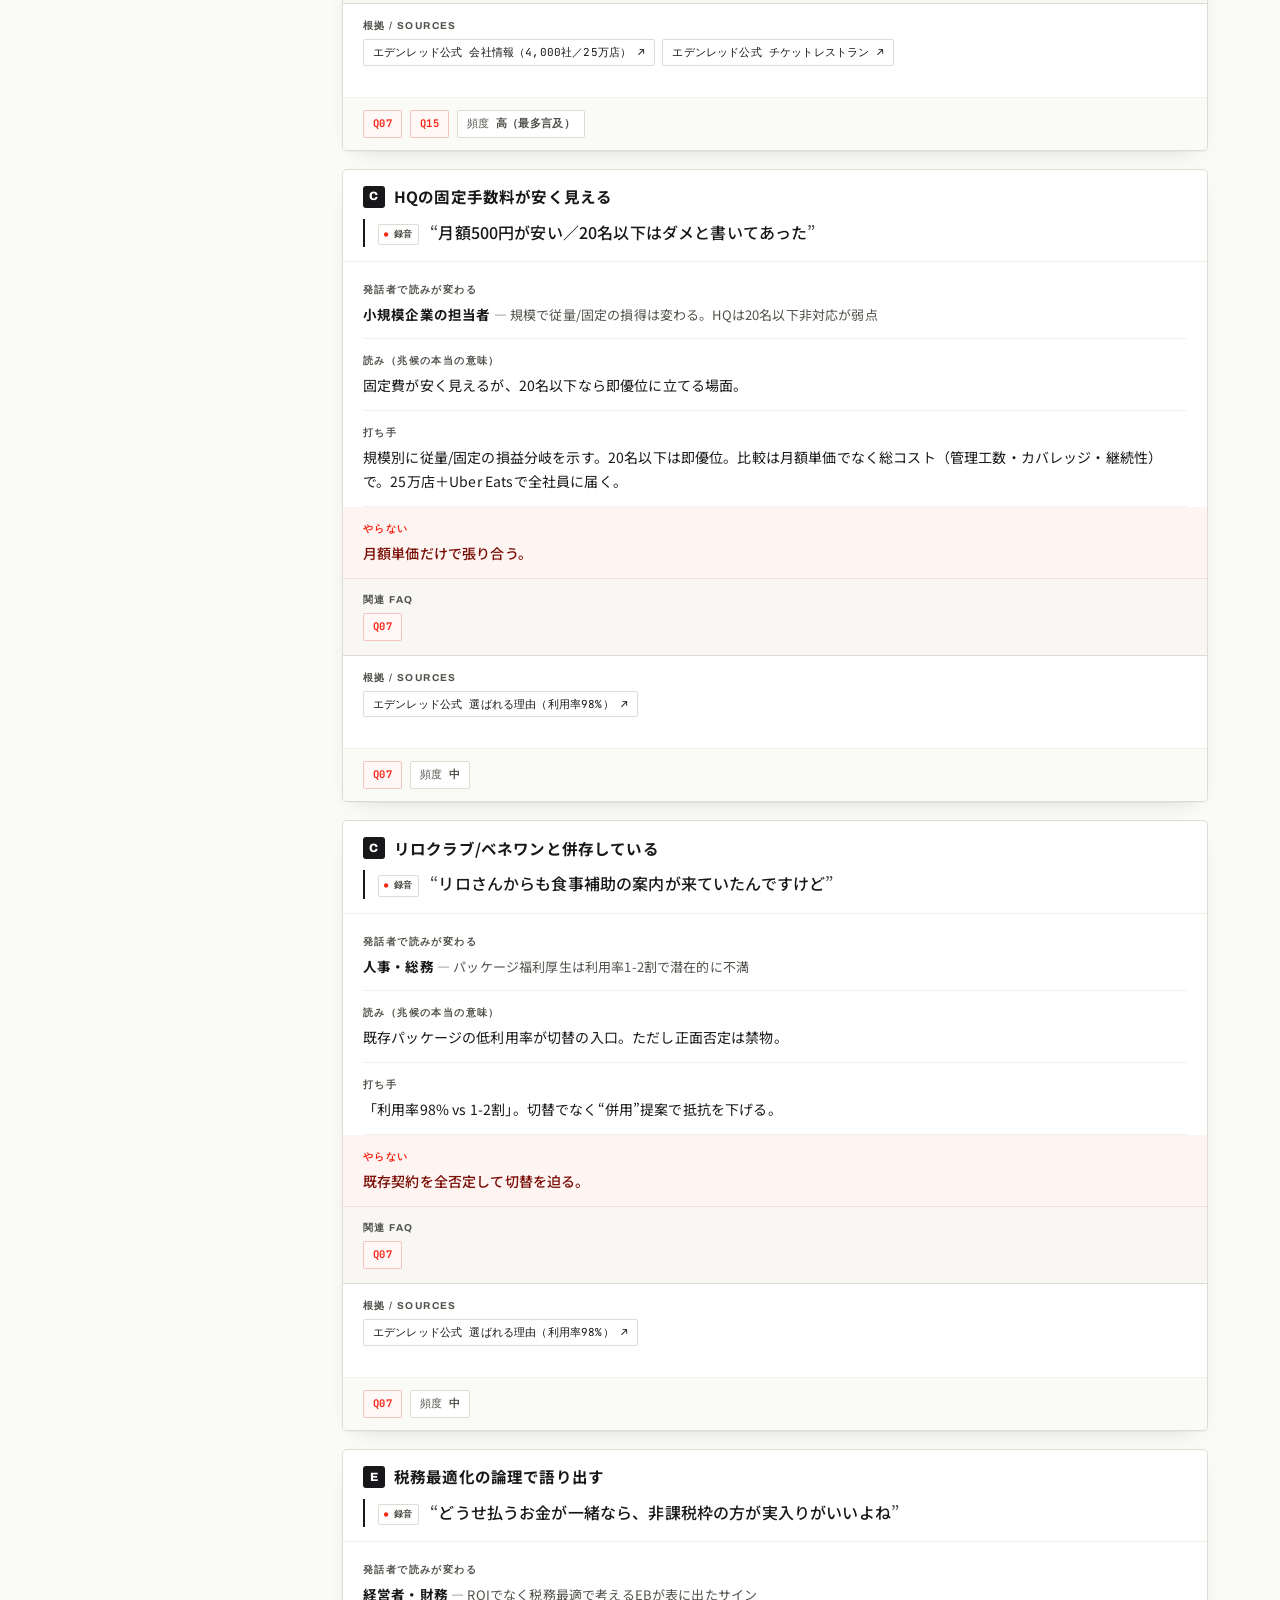
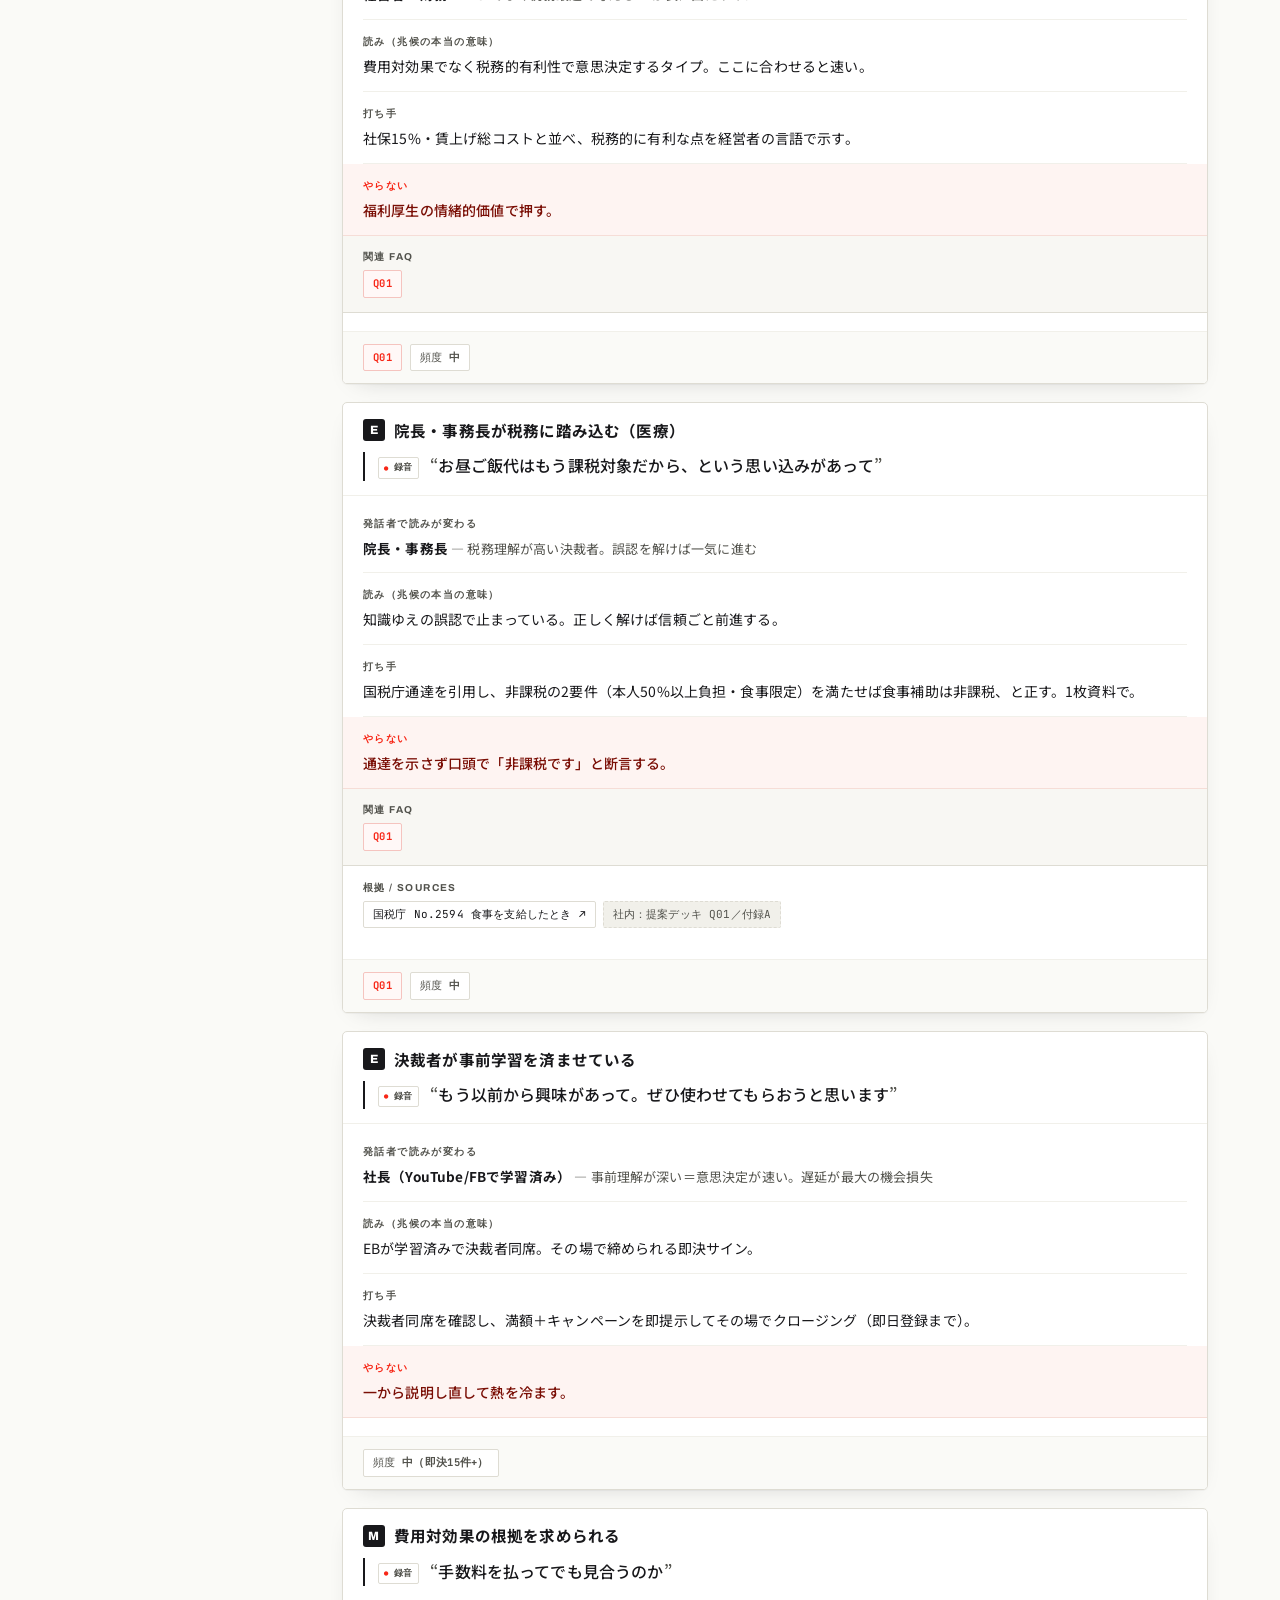
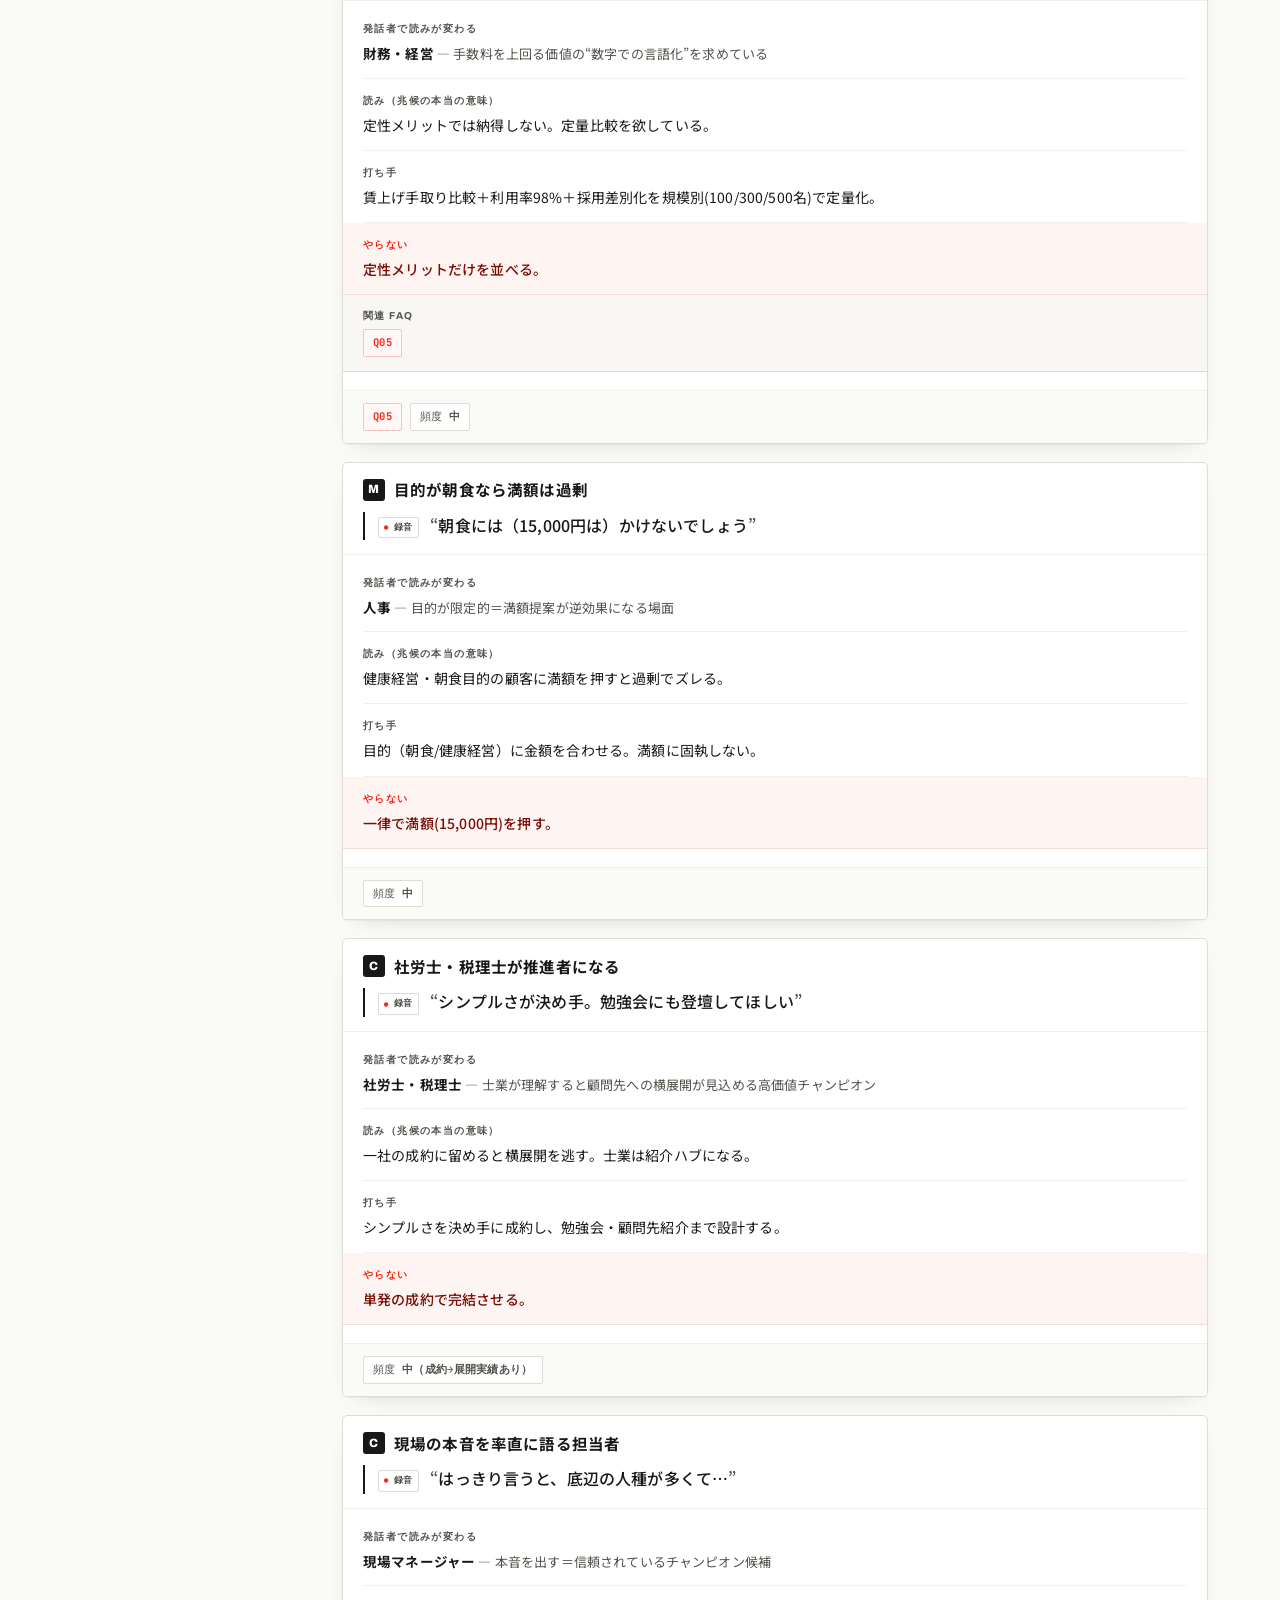
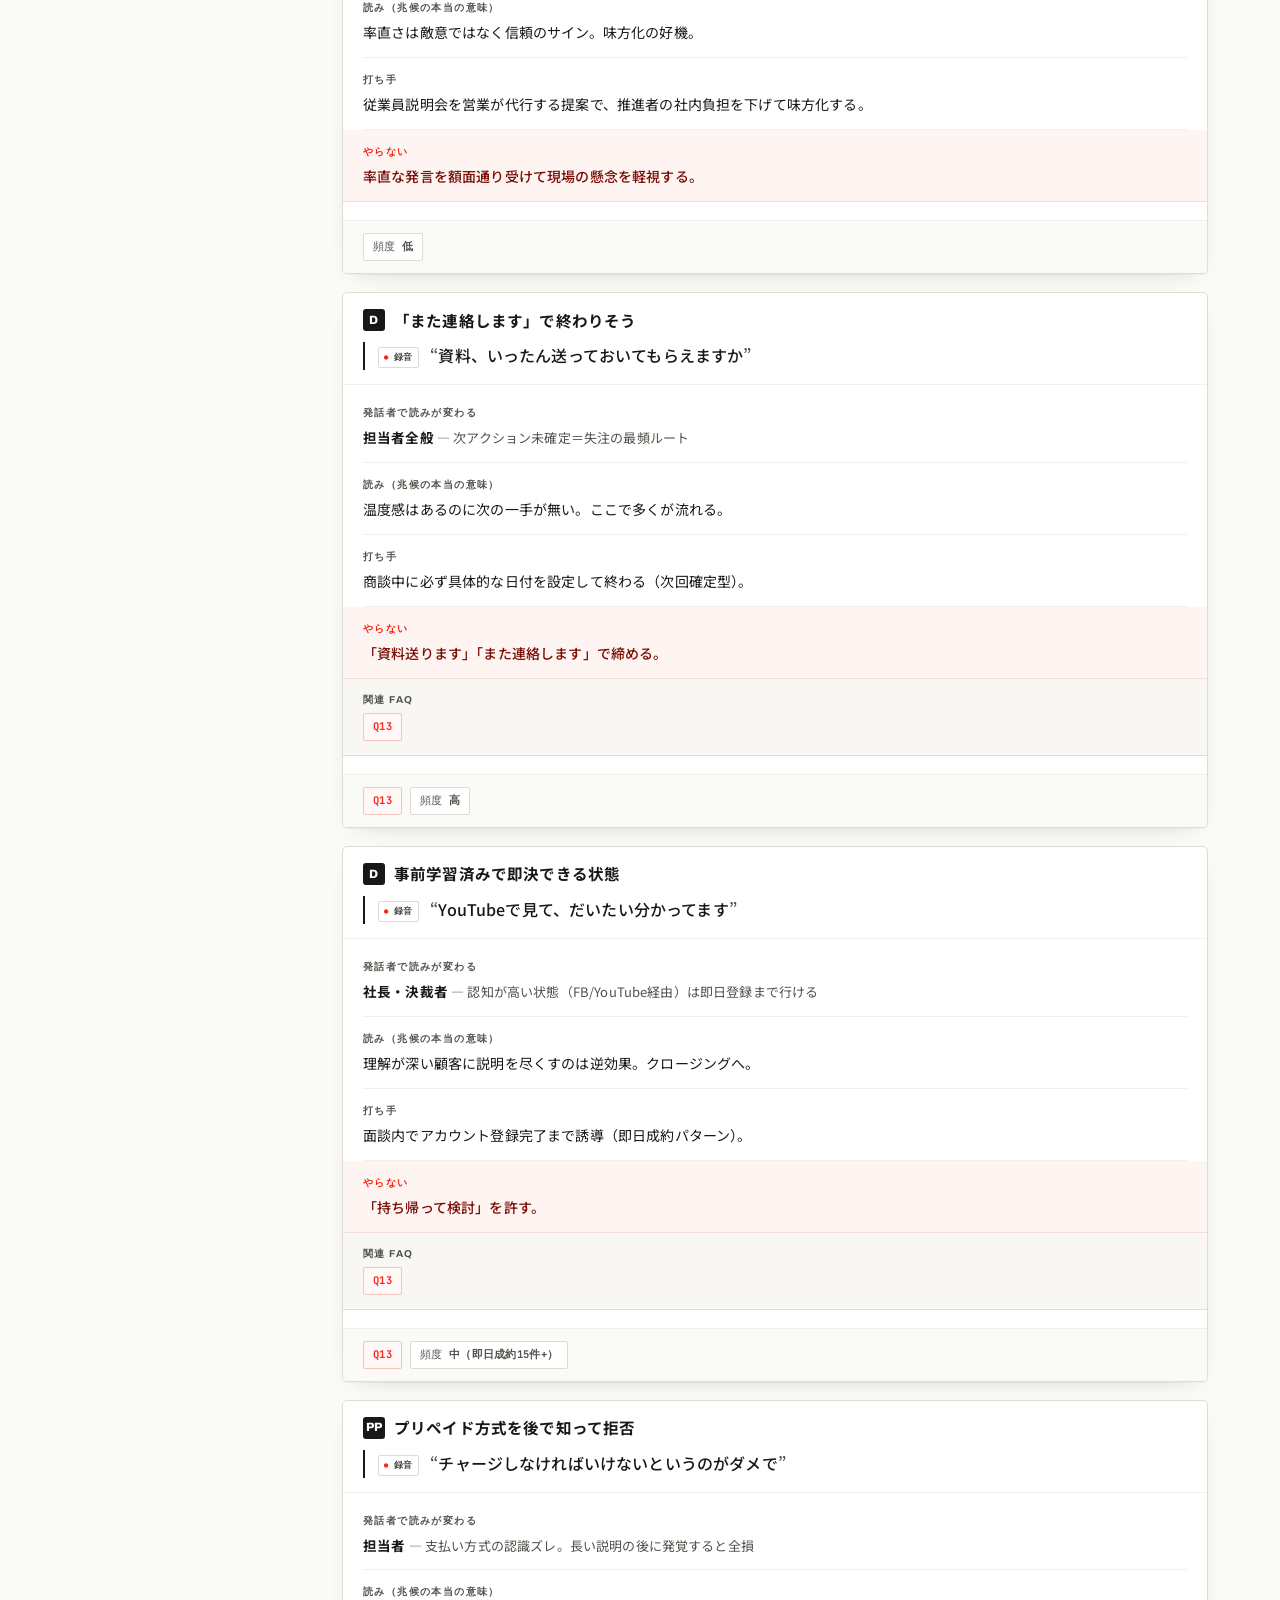
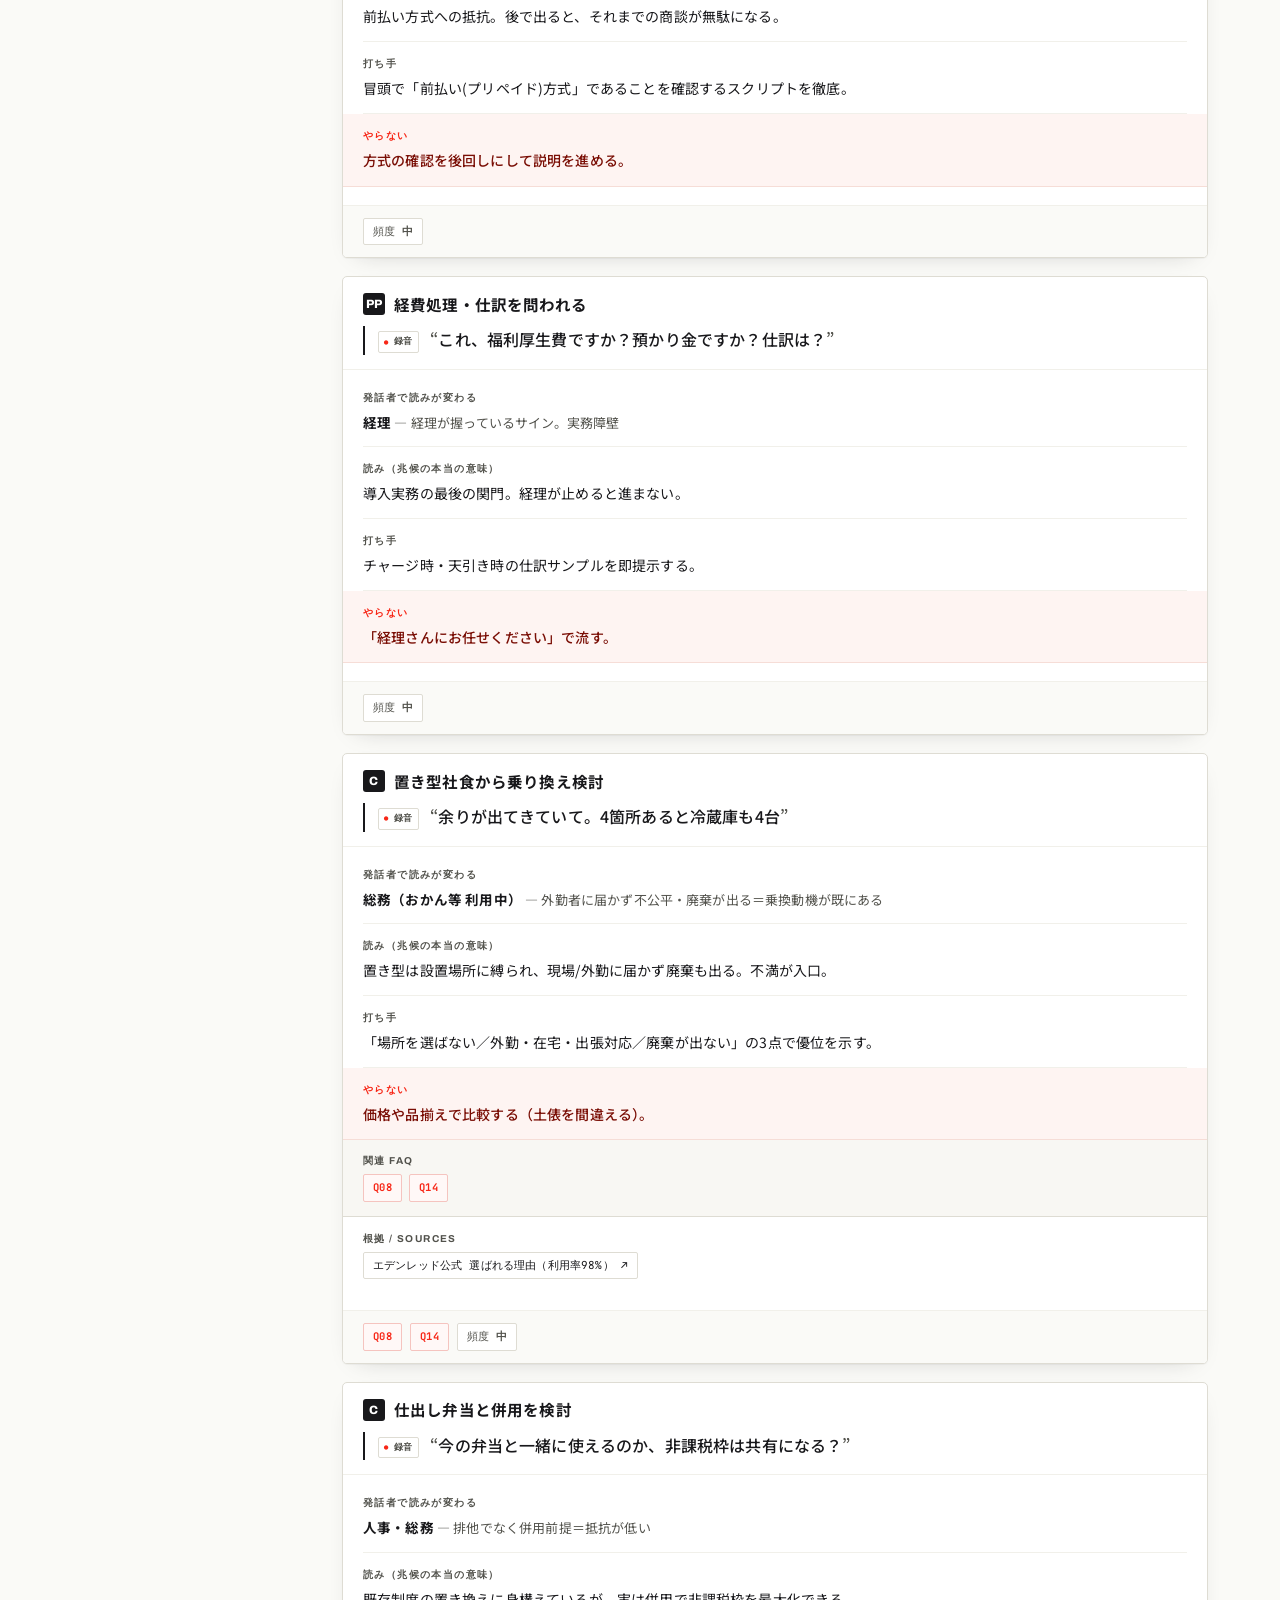
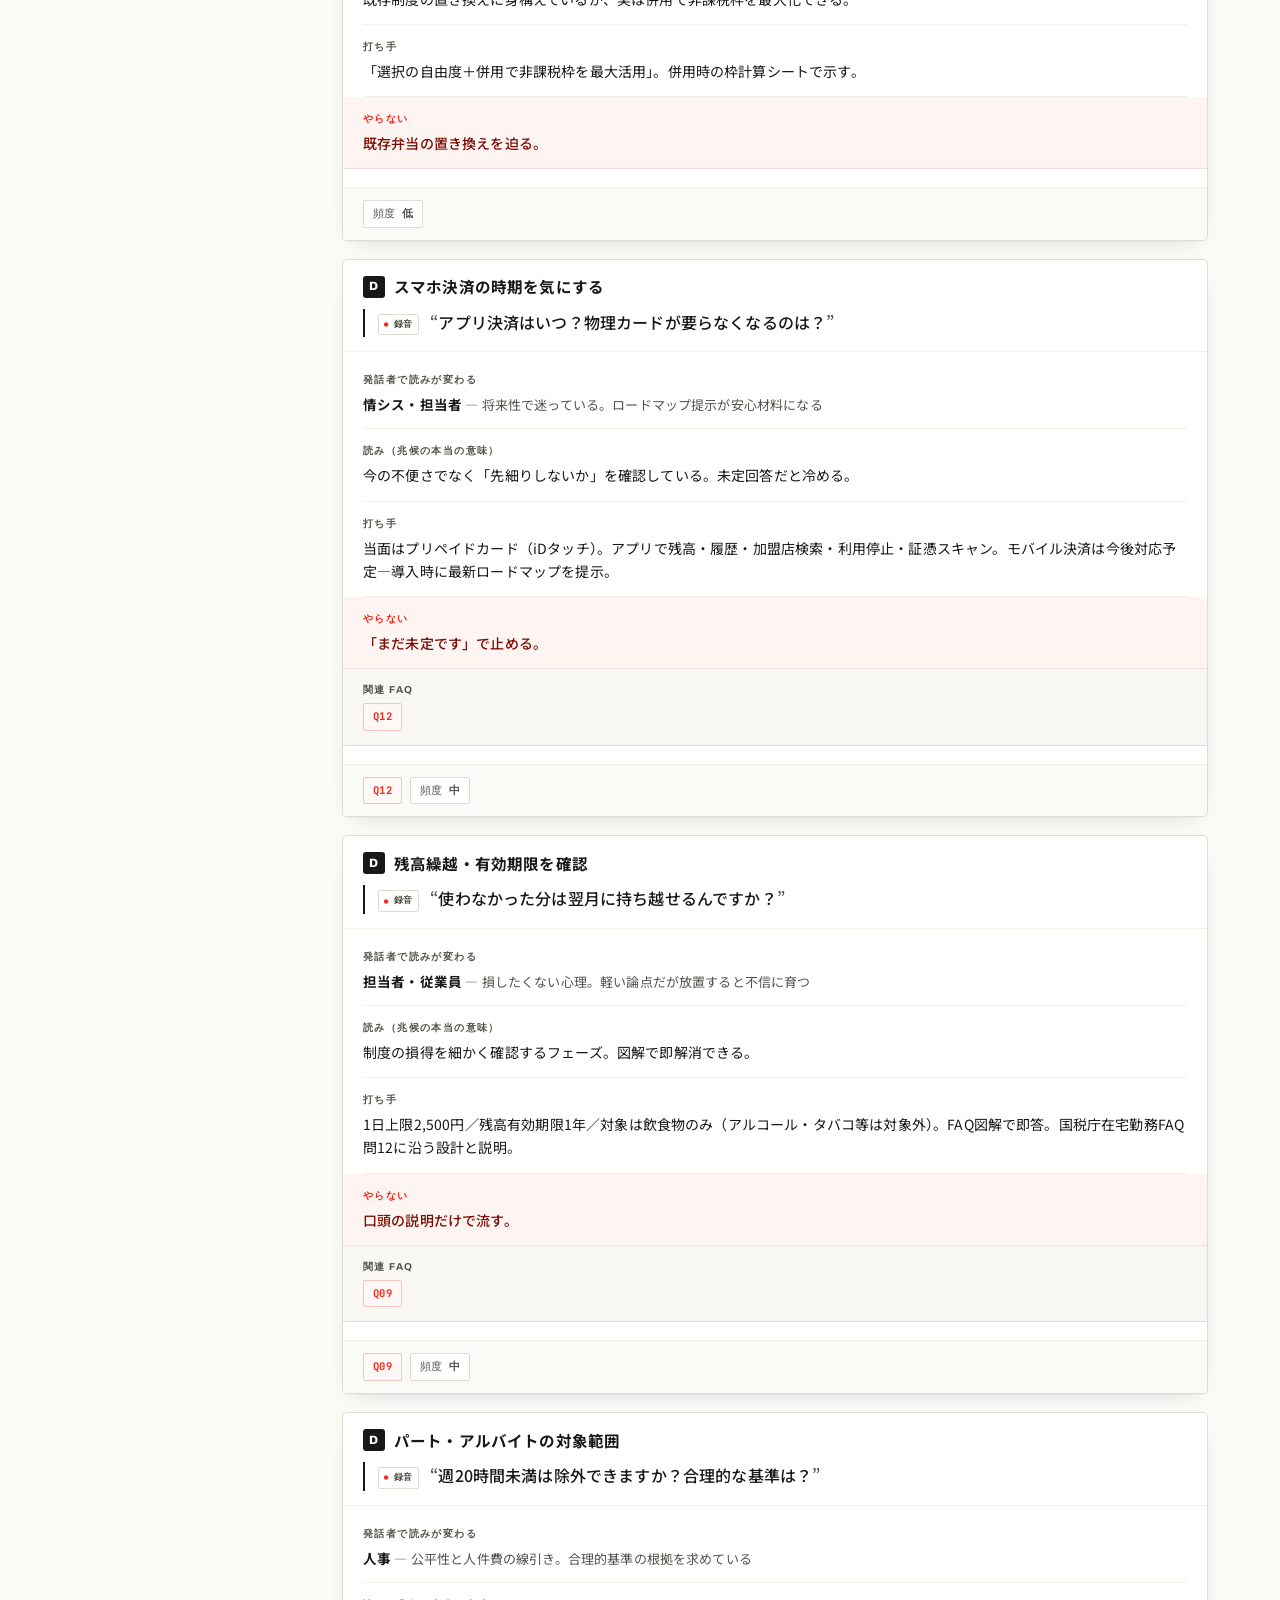
==== commit 38c779a0: "Split FAQ and MEDDPICC into separate data files and UI pages. faq.json holds deck FAQ v0.9.2; cards." ====
--- a/public/index.html
+++ b/public/index.html
@@ -4,10 +4,11 @@
 <meta charset="UTF-8">
 <meta name="viewport" content="width=device-width, initial-scale=1.0">
 <meta name="robots" content="noindex,nofollow">
-<title>MEDDPICC & FAQ — TRT Sales Playbook</title>
+<title>MEDDPICC — TRT Sales Playbook</title>
 <link rel="preconnect" href="https://fonts.googleapis.com">
 <link rel="preconnect" href="https://fonts.gstatic.com" crossorigin>
 <link href="https://fonts.googleapis.com/css2?family=Archivo:wght@600;700;800&family=JetBrains+Mono:wght@500;700&family=Noto+Sans+JP:wght@400;500;700&display=swap" rel="stylesheet">
+<link rel="stylesheet" href="shared.css">
 <style>
   :root{
     --paper:#FAFAF7;
@@ -153,27 +154,11 @@
   a.src.link:focus-visible{outline:2px solid var(--red);outline-offset:2px}
   .src.internal{color:var(--ink-2);background:var(--paper-2);border-style:dashed}
 
-  /* deck FAQ block */
-  .field.faq{background:#F8F7F3;margin:0 -20px;padding:14px 20px 16px;border-bottom:1px solid var(--hair)}
-  .field.faq .flabel{color:var(--ink)}
-  .faq-block+.faq-block{margin-top:14px;padding-top:14px;border-top:1px dashed var(--hair)}
-  .faq-id{font-family:"JetBrains Mono",monospace;font-size:10px;font-weight:700;color:var(--red);
-    letter-spacing:.06em;margin-bottom:4px}
-  .faq-cat{font-size:11px;color:var(--ink-2);margin-bottom:8px}
-  .faq-q{font-size:14px;font-weight:700;margin:0 0 10px;line-height:1.45}
-  .faq-conclusion{background:#fff;border-left:3px solid var(--ink);padding:8px 12px;margin:0 0 10px;
-    font-size:13.5px;line-height:1.6}
-  .faq-conclusion strong{font-family:"Archivo",sans-serif;font-size:10px;letter-spacing:.12em;
-    text-transform:uppercase;display:block;margin-bottom:4px;color:var(--ink-2)}
-  .faq-section{margin:0 0 10px}
-  .faq-section h4{font-family:"Archivo",sans-serif;font-size:10px;font-weight:700;letter-spacing:.1em;
-    text-transform:uppercase;color:var(--ink-2);margin:0 0 4px}
-  .faq-section p{margin:0;font-size:13px;line-height:1.65;color:var(--ink);white-space:pre-line}
-  .faq-misconception{font-size:12.5px;color:var(--maroon);background:#FEF4F2;border:1px solid #f6ddd7;
-    padding:8px 11px;border-radius:3px;margin:0 0 8px;line-height:1.55}
-  .faq-footnote{font-family:"JetBrains Mono",monospace;font-size:10px;color:var(--ink-2);
-    line-height:1.5;margin:0}
-  .pill.faq-ref{color:var(--red);border-color:#f5c4bf;background:#fff8f7}
+  /* FAQ cross-reference (links to faq.html) */
+  .field.faq-xref{background:#F8F7F3;margin:0 -20px;padding:12px 20px 14px;border-bottom:1px solid var(--hair)}
+  .faq-link-row{display:flex;flex-wrap:wrap;gap:7px}
+  a.pill.faq-ref{text-decoration:none;color:var(--red);border-color:#f5c4bf;background:#fff8f7}
+  a.pill.faq-ref:hover{border-color:var(--red);background:#fff}
 
   /* MEDDPICC usage guide */
   .shelf-usage{margin-bottom:10px;padding-bottom:10px;border-bottom:1px solid var(--hair)}
@@ -213,11 +198,18 @@
 <body>
 
 <header>
-  <div class="wrap head-grid">
-    <div>
-      <span class="eyebrow">Edenred Ticket Restaurant ／ Sales Playbook</span>
-      <h1>MEDDPICC & FAQ</h1>
+  <div class="wrap">
+    <div class="head-grid">
+      <div>
+        <span class="eyebrow">Edenred Ticket Restaurant ／ Sales Playbook</span>
+        <h1>MEDDPICC</h1>
+        <p class="thesis">商談録音由来の顧客の声。兆候 × 読み × 打ち手。FAQ（数値・根拠）は別ページ。</p>
+      </div>
     </div>
+    <nav class="site-nav" aria-label="サイト内">
+      <a href="./" aria-current="page">MEDDPICC</a>
+      <a href="./faq.html">FAQ</a>
+    </nav>
   </div>
 </header>
 
@@ -229,7 +221,7 @@
     </label>
     <div class="statusfilter" role="group" aria-label="並び替え">
       <button class="chip" id="sort-original" aria-pressed="true">収録順</button>
-      <button class="chip" id="sort-freq" aria-pressed="false">FAQ頻度順</button>
+      <button class="chip" id="sort-freq" aria-pressed="false">頻度順</button>
     </div>
   </div>
 
@@ -249,7 +241,7 @@
 
 <footer class="wrap" style="max-width:1180px">
   <span>第三層＝兆候 × 読み × 打ち手。左ナビ「使い方」＝MEDDPICC 補論。</span>
-  <span>v0.9.1 ／ マージ版FAQ + Usage</span>
+  <span id="meta-ver">MEDDPICC v1.0 ／ FAQ分離</span>
 </footer>
 
 <script>
@@ -371,30 +363,14 @@
 
 function esc(s){ return String(s??'').replace(/&/g,'&amp;').replace(/</g,'&lt;').replace(/>/g,'&gt;'); }
 
-function faqOneHTML(f){
-  if(!f) return '';
-  const sections = (f.sections||[]).map(s=>`
-    <div class="faq-section">
-      <h4>${esc(s.title)}</h4>
-      <p>${esc(s.body)}</p>
-    </div>`).join('');
-  return `<div class="faq-block">
-    <div class="faq-id">${esc(f.id)} · ${esc(f.category)}</div>
-    <p class="faq-q">Q：${esc(f.question)}</p>
-    <div class="faq-conclusion"><strong>結論</strong>${esc(f.conclusion)}</div>
-    ${sections}
-    ${f.misconception?`<p class="faq-misconception">よくある誤解：${esc(f.misconception)}</p>`:''}
-    ${f.footnote?`<p class="faq-footnote">${esc(f.footnote)}</p>`:''}
-  </div>`;
-}
-
-function faqHTML(c){
-  if(!c.faq) return '';
-  const blocks = Array.isArray(c.faq) ? c.faq.map(faqOneHTML).join('') : faqOneHTML(c.faq);
-  const ids = c.faqIds?.length ? c.faqIds.join('・') : (Array.isArray(c.faq)?c.faq.map(f=>f.id).join('・'):c.faq.id);
-  return `<div class="field faq">
-    <div class="flabel">提案デッキ FAQ（${esc(ids)}）</div>
-    ${blocks}
+function faqLinkHTML(c){
+  if(!c.faqIds?.length) return '';
+  const links = c.faqIds.map(id=>
+    `<a class="pill faq-ref" href="./faq.html#${esc(id)}">${esc(id)}</a>`
+  ).join('');
+  return `<div class="field faq-xref">
+    <div class="flabel">関連 FAQ</div>
+    <div class="faq-link-row">${links}</div>
   </div>`;
 }
 
@@ -411,7 +387,7 @@
           ? `<a class="src link" href="${s.url}" target="_blank" rel="noopener">${s.label} ↗</a>`
           : `<span class="src internal">${s.label}</span>`).join("")}</div>
       </div>` : "";
-  return `<article class="card">
+  return `<article class="card" id="${esc(c.scene)}">
     <div class="card-top">
       <div class="scene-row">
         <span class="tag-ltr">${letter}</span>
@@ -439,11 +415,11 @@
         <div class="flabel">やらない</div>
         <p>${c.dont}</p>
       </div>
-      ${faqHTML(c)}
+      ${faqLinkHTML(c)}
       ${srcBlock}
     </div>
     <div class="meta">
-      ${c.faqIds?.length?`<span class="pill faq-ref">${c.faqIds.join(' ')}</span>`:''}
+      ${c.faqIds?.length?c.faqIds.map(id=>`<a class="pill faq-ref" href="./faq.html#${esc(id)}">${esc(id)}</a>`).join(''):''}
       ${rankBadge}
       <span class="pill freq">${c.freq}</span>
     </div>
@@ -468,11 +444,7 @@
   let list = CARDS.filter(c=>{
     if(active!=="ALL" && c.shelf!==active) return false;
     if(query){
-      const faqList = c.faq ? (Array.isArray(c.faq) ? c.faq : [c.faq]) : [];
-      const faqHay = faqList.map(f=>
-        [f.question,f.conclusion,f.misconception,f.footnote,...(f.sections||[]).flatMap(s=>[s.title,s.body])].join(' ')
-      ).join(' ');
-      const hay = (c.scene+c.quote+c.read+c.doIt+c.dont+c.speaker+faqHay).toLowerCase();
+      const hay = (c.scene+c.quote+c.read+c.doIt+c.dont+c.speaker+(c.faqIds||[]).join(' ')).toLowerCase();
       if(!hay.includes(query)) return false;
     }
     return true;
@@ -482,7 +454,7 @@
 
   const shelfNm = active==="ALL" ? "全棚" :
     (()=>{const s=SHELVES.find(x=>x.key===active);return `${s.k}・${s.nm}`;})();
-  const sortNm = sortMode === "freq" ? "FAQ頻度順" : "収録順";
+  const sortNm = sortMode === "freq" ? "頻度順" : "収録順";
   countEl.textContent = `${shelfNm} — ${list.length} 件 · ${sortNm}` + (query?` · 「${query}」`:"");
 
   if(list.length===0){
@@ -524,7 +496,11 @@
     CARDS = raw
       .map((c, i) => ({ ...c, _idx: i }))
       .filter((c) => !c.hidden && !excluded.has(c.scene));
+    const m = data.meta;
+    if (m) $('#meta-ver').textContent = `MEDDPICC v${m.version} ／ ${m.updated}`;
     render();
+    const hash = decodeURIComponent(location.hash.slice(1));
+    if (hash) requestAnimationFrame(()=> document.getElementById(hash)?.scrollIntoView({ behavior:'smooth', block:'start' }));
   } catch (err) {
     cardsEl.innerHTML = '<div class="empty-note"><b>cards.json の読み込みに失敗しました</b><br>' + err.message + '</div>';
   }
--- a/public/shared.css
+++ b/public/shared.css
@@ -0,0 +1,46 @@
+:root{
+  --paper:#FAFAF7;
+  --paper-2:#F1F0EA;
+  --ink:#18181B;
+  --ink-2:#52524C;
+  --hair:#DEDCD3;
+  --red:#F72717;
+  --maroon:#7A0E05;
+  --proven:#1E5C3A;
+  --hyp:#9A6B12;
+  --shadow:0 1px 0 rgba(0,0,0,.03), 0 8px 24px -16px rgba(24,24,27,.28);
+}
+*{box-sizing:border-box}
+html{-webkit-text-size-adjust:100%}
+body{
+  margin:0;background:var(--paper);color:var(--ink);
+  font-family:"Noto Sans JP",system-ui,sans-serif;
+  font-weight:400;line-height:1.7;letter-spacing:.01em;
+  -webkit-font-smoothing:antialiased;
+}
+.wrap{max-width:1180px;margin:0 auto;padding:0 22px}
+
+header{border-bottom:1.5px solid var(--ink);background:var(--paper)}
+.eyebrow{font-family:"Archivo",sans-serif;font-weight:700;font-size:11px;letter-spacing:.22em;
+  text-transform:uppercase;color:var(--red)}
+.head-grid{display:flex;justify-content:space-between;align-items:flex-end;gap:24px;
+  padding:26px 0 18px;flex-wrap:wrap}
+h1{font-family:"Noto Sans JP",sans-serif;font-weight:700;font-size:clamp(22px,3.4vw,32px);
+  margin:.35em 0 .15em;line-height:1.25;letter-spacing:0}
+.thesis{color:var(--ink-2);font-size:14.5px;max-width:46ch}
+
+.site-nav{display:flex;gap:8px;padding:0 0 16px;border-bottom:1px solid var(--hair)}
+.site-nav a{
+  font-family:"Archivo",sans-serif;font-size:12px;font-weight:700;letter-spacing:.08em;
+  text-transform:uppercase;text-decoration:none;color:var(--ink-2);
+  padding:8px 14px;border:1.5px solid var(--hair);border-radius:3px;background:#fff;
+  transition:background .15s,color .15s,border-color .15s;
+}
+.site-nav a:hover{border-color:var(--ink);color:var(--ink)}
+.site-nav a[aria-current="page"]{background:var(--ink);color:var(--paper);border-color:var(--ink)}
+.site-nav a:focus-visible{outline:2px solid var(--red);outline-offset:2px}
+
+footer{border-top:1.5px solid var(--ink);padding:22px 0;font-family:"JetBrains Mono",monospace;
+  font-size:11px;color:var(--ink-2);letter-spacing:.03em;display:flex;justify-content:space-between;gap:16px;flex-wrap:wrap}
+
+@media (prefers-reduced-motion:reduce){*{transition:none!important}}
